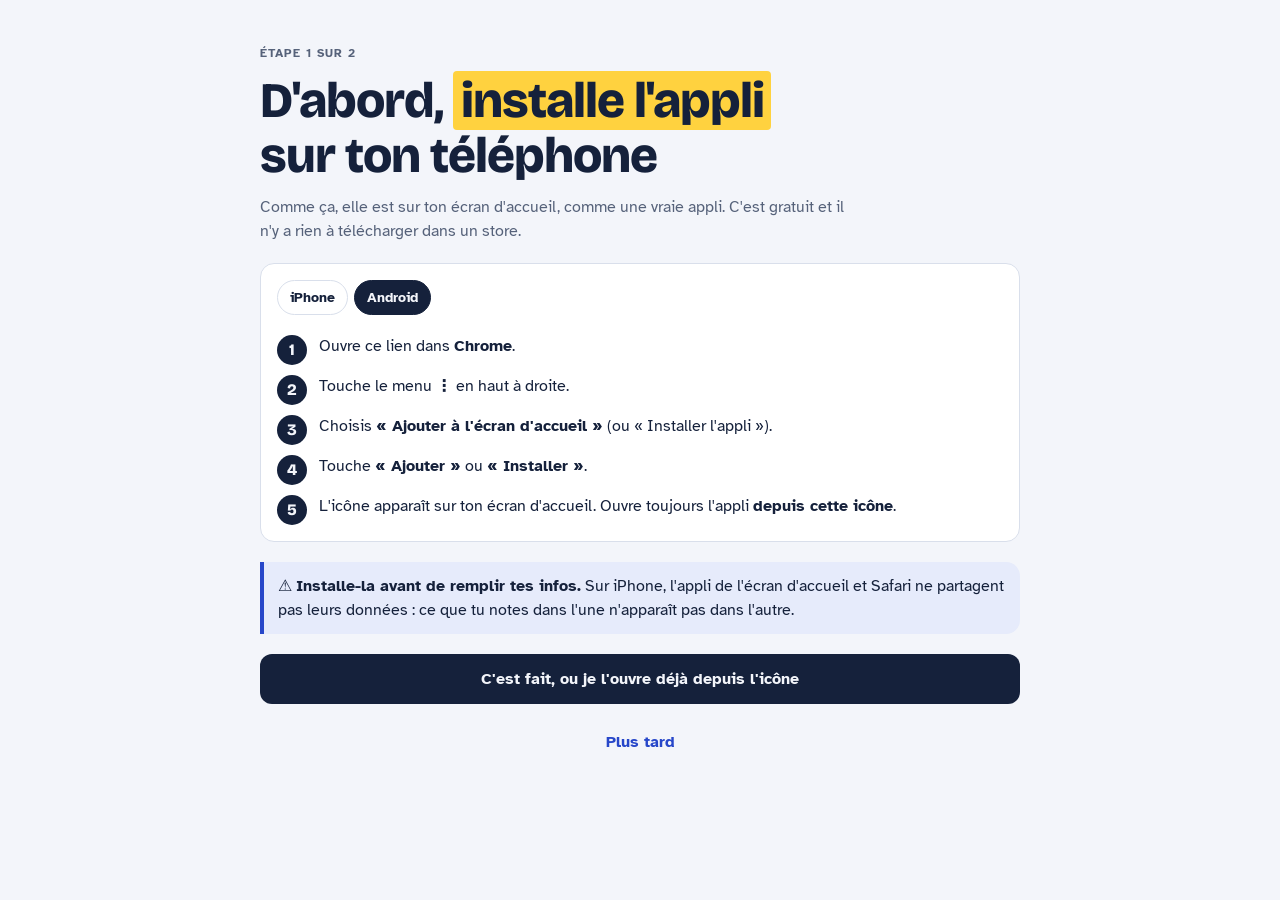
==== index.html @ a4683766 "Add files via upload" ====
<!doctype html>
<html lang="fr">
<head>
<meta charset="utf-8">
<meta name="viewport" content="width=device-width,initial-scale=1,viewport-fit=cover">
<title>Galère Academy</title>
<meta name="description" content="L'appli des 17-21 ans pour s'y retrouver dans ses papiers, ses droits et ses rendez-vous. Gratuite, sans compte, tes infos restent sur ton téléphone.">
<meta name="theme-color" content="#15213b">
<link rel="canonical" href="https://galere-academy.fr/">
<link rel="manifest" href="manifest.webmanifest">
<link rel="icon" type="image/png" sizes="32x32" href="icons/favicon-32.png">
<link rel="apple-touch-icon" href="icons/apple-touch-icon.png">
<meta name="apple-mobile-web-app-capable" content="yes">
<meta name="mobile-web-app-capable" content="yes">
<meta name="apple-mobile-web-app-title" content="Galère Academy">
<meta name="apple-mobile-web-app-status-bar-style" content="default">
<style>:root{padding-top:env(safe-area-inset-top,0px);padding-bottom:env(safe-area-inset-bottom,0px)}body{margin:0}img{max-width:100%}[hidden]{display:none!important}</style>
</head>
<body>


<link rel="preconnect" href="https://fonts.googleapis.com">
<link rel="preconnect" href="https://fonts.gstatic.com" crossorigin>
<link rel="stylesheet" href="https://fonts.googleapis.com/css2?family=Bricolage+Grotesque:opsz,wght@12..96,600;12..96,800&family=Atkinson+Hyperlegible:ital,wght@0,400;0,700;1,400&display=swap">
<style>
/* Layout: une app mobile d'abord — barre d'onglets en bas, une vue à la fois (Accueil, Fiches, Jeux, Mon kit, Contacts) ; le dossier administratif comme motif : onglets de classeur, tampons « VALIDÉ » */
:root{
  --bg:#f3f5fa; --surface:#ffffff; --ink:#15213b; --muted:#56627a; --line:#d9dfeb;
  --marker:#ffd23f; --marker-ink:#15213b; --accent:#2747c9; --accent-soft:#e6ebfb;
  --ok:#1f8a5b; --ok-soft:#e2f4ea; --ko:#d1432b; --ko-soft:#fbe6e1;
  --display:"Bricolage Grotesque","Arial Black",system-ui,sans-serif;
  --body:"Atkinson Hyperlegible",system-ui,-apple-system,"Segoe UI",sans-serif;
  --r:14px;
  --c-qui:#15213b; --c-sante:#e5484d; --c-caf:#f76b15; --c-impots:#8e4ec6; --c-banque:#12a594;
  --c-logement:#3e63dd; --c-emploi:#0090ff; --c-mdph:#d6409f; --c-papiers:#e2a336; --c-droits:#5b5bd6;
  --tint:14%;
}
@media (prefers-color-scheme: dark){:root:not([data-theme="light"]){
  --bg:#0e1424; --surface:#172038; --ink:#e9edf6; --muted:#9ba6bf; --line:#2a3552;
  --marker:#ffd23f; --marker-ink:#15213b; --accent:#8ea4ff; --accent-soft:#1f2b52;
  --ok:#5fd19a; --ok-soft:#173a2b; --ko:#ff8a73; --ko-soft:#3d1f1a; --tint:24%; --c-qui:#3a4a73; color-scheme:dark}}
:root[data-theme="dark"]{
  --tint:24%; --c-qui:#3a4a73;
  --bg:#0e1424; --surface:#172038; --ink:#e9edf6; --muted:#9ba6bf; --line:#2a3552;
  --marker:#ffd23f; --marker-ink:#15213b; --accent:#8ea4ff; --accent-soft:#1f2b52;
  --ok:#5fd19a; --ok-soft:#173a2b; --ko:#ff8a73; --ko-soft:#3d1f1a; color-scheme:dark}
*{box-sizing:border-box}
html,body{background:var(--bg)}
body{color:var(--ink);font-family:var(--body);font-size:16px;line-height:1.5;padding-left:max(16px,env(safe-area-inset-left,0px));padding-right:max(16px,env(safe-area-inset-right,0px));padding-block:0 calc(88px + env(safe-area-inset-bottom,0px))}
.wrap{max-width:760px;margin:0 auto;display:flex;flex-direction:column;gap:20px;padding-block:20px 8px}
h1,h2,h3{font-family:var(--display);line-height:1.1;margin:0;text-wrap:balance}
h1{font-size:clamp(2rem,7vw,3.1rem);font-weight:800;letter-spacing:-.02em}
h2{font-size:1.5rem;font-weight:800}
h3{font-size:1.1rem;font-weight:600}
p{margin:0}
.mk{background:var(--marker);color:var(--marker-ink);padding:0 .15em;border-radius:4px;box-decoration-break:clone;-webkit-box-decoration-break:clone}
.lede{color:var(--muted);max-width:60ch}
.eyebrow{font-size:.75rem;text-transform:uppercase;letter-spacing:.08em;color:var(--muted);font-weight:700}
button{font:inherit;color:inherit;cursor:pointer}
button:focus-visible,a:focus-visible,input:focus-visible,select:focus-visible{outline:3px solid var(--accent);outline-offset:2px}
a{color:var(--accent)}
.card{background:var(--surface);border:1px solid var(--line);border-radius:var(--r);padding:16px;display:flex;flex-direction:column;gap:10px;min-width:0}
.grid{display:grid;gap:12px;grid-template-columns:repeat(auto-fill,minmax(210px,1fr))}
/* onglets du bas */
nav.tabs{position:fixed;left:0;right:0;bottom:0;z-index:20;background:var(--surface);border-top:1px solid var(--line);padding-bottom:env(safe-area-inset-bottom,0px);padding-left:max(8px,env(safe-area-inset-left,0px));padding-right:max(8px,env(safe-area-inset-right,0px))}
nav.tabs .in{max-width:760px;margin:0 auto;display:grid;grid-template-columns:repeat(6,1fr)}
nav.tabs a{display:flex;flex-direction:column;align-items:center;gap:2px;padding:9px 2px 10px;text-decoration:none;color:var(--muted);font-size:.72rem;font-weight:700}
nav.tabs a svg{width:24px;height:24px}
nav.tabs a[aria-current="page"]{color:var(--ink)}
nav.tabs a[aria-current="page"] .ic{background:var(--marker);color:var(--marker-ink)}
.ic{display:grid;place-items:center;width:44px;height:28px;border-radius:999px}
/* accueil */
.hero{display:flex;flex-direction:column;gap:12px;padding-top:8px}
.stamp{display:inline-block;border:3px solid currentColor;border-radius:8px;padding:2px 10px;font-family:var(--display);font-weight:800;text-transform:uppercase;letter-spacing:.06em;transform:rotate(-4deg);font-size:.8rem}
.progress{height:12px;background:var(--line);border-radius:999px;overflow:hidden}
.progress>i{display:block;height:100%;background:var(--ok);border-radius:999px;transition:width .3s}
.big-btn{display:flex;align-items:center;justify-content:space-between;gap:12px;text-decoration:none;color:var(--ink);background:var(--surface);border:1px solid var(--line);border-radius:var(--r);padding:16px}
.big-btn strong{font-family:var(--display);font-size:1.15rem}
.big-btn span{color:var(--muted);font-size:.9rem}
.big-btn .go{flex:none;width:36px;height:36px;border-radius:50%;background:var(--ink);color:var(--bg);display:grid;place-items:center;font-weight:800}
/* fiches : onglets de classeur */
.folder{position:relative;text-align:left;background:var(--surface);border:1px solid var(--line);border-radius:4px var(--r) var(--r) var(--r);padding:20px 16px 16px;display:flex;flex-direction:column;gap:6px;min-height:104px}
.folder::before{content:attr(data-n);position:absolute;top:-1px;left:-1px;transform:translateY(-100%);background:var(--surface);border:1px solid var(--line);border-bottom:0;border-radius:10px 10px 0 0;padding:2px 14px;font-family:var(--display);font-weight:800;font-size:.85rem}
.folder strong{font-family:var(--display);font-size:1.1rem;line-height:1.15}
.folder span{color:var(--muted);font-size:.88rem}
.folder .done{color:var(--ok);font-weight:700}
.fgrid{display:grid;gap:30px 12px;grid-template-columns:repeat(auto-fill,minmax(210px,1fr));padding-top:22px}
.back{align-self:flex-start;background:none;border:0;padding:6px 0;color:var(--accent);font-weight:700}
.bref{background:var(--marker);color:var(--marker-ink);border-radius:var(--r);padding:16px 16px 16px 18px;display:flex;flex-direction:column;gap:8px}
.bref h3{font-size:1rem;text-transform:uppercase;letter-spacing:.06em}
.bref ul{margin:0;padding-left:20px;display:flex;flex-direction:column;gap:6px}
.tbl{overflow-x:auto;border:1px solid var(--line);border-radius:var(--r);background:var(--surface)}
table{border-collapse:collapse;width:100%;font-size:.95rem}
th,td{text-align:left;vertical-align:top;padding:10px 12px;border-bottom:1px solid var(--line)}
th{font-size:.78rem;text-transform:uppercase;letter-spacing:.05em;color:var(--muted)}
tr:last-child td{border-bottom:0}
.note{border-left:4px solid var(--accent);background:var(--accent-soft);border-radius:0 var(--r) var(--r) 0;padding:12px 14px}
.help{border:2px dashed var(--line);border-radius:var(--r);padding:14px;display:flex;flex-direction:column;gap:4px}
.mots{display:grid;gap:8px}
.mot{display:grid;grid-template-columns:minmax(120px,34%) 1fr;gap:12px;padding:10px 12px;background:var(--surface);border:1px solid var(--line);border-radius:10px}
.mot b{font-family:var(--display)}
@media (max-width:480px){.mot{grid-template-columns:1fr;gap:2px}}
/* cases à cocher */
.checks{display:flex;flex-direction:column;gap:8px}
.chk{display:flex;gap:12px;align-items:flex-start;background:var(--surface);border:1px solid var(--line);border-radius:10px;padding:12px;cursor:pointer}
.chk input{width:22px;height:22px;flex:none;margin:1px 0 0;accent-color:var(--ok)}
.chk:has(input:checked){background:var(--ok-soft);border-color:var(--ok)}
.chk:has(input:checked) span{text-decoration:line-through;text-decoration-color:var(--ok)}
/* jeux */
.gcard{text-align:left;border:1px solid var(--line);background:var(--surface);border-radius:var(--r);padding:16px;display:flex;flex-direction:column;gap:6px}
.gcard strong{font-family:var(--display);font-size:1.2rem}
.gcard span{color:var(--muted);font-size:.9rem}
.gcard .tag{align-self:flex-start;font-size:.72rem;font-weight:700;text-transform:uppercase;letter-spacing:.06em;background:var(--accent-soft);color:var(--accent);border-radius:999px;padding:2px 9px}
.filters{display:flex;flex-wrap:wrap;gap:6px}
.chip{border:1px solid var(--line);background:var(--surface);border-radius:999px;padding:6px 12px;font-size:.88rem;font-weight:700}
.chip[aria-pressed="true"]{background:var(--ink);color:var(--bg);border-color:var(--ink)}
.play{display:flex;flex-direction:column;gap:14px}
.hud{display:flex;justify-content:space-between;align-items:center;gap:10px;font-weight:700}
.hud .sc{font-family:var(--display);font-size:1.2rem;font-variant-numeric:tabular-nums}
.q{font-family:var(--display);font-size:clamp(1.25rem,4.6vw,1.75rem);font-weight:600;line-height:1.25}
.sms{background:var(--surface);border:1px solid var(--line);border-radius:18px 18px 18px 4px;padding:14px 16px;font-size:1.08rem}
.opts{display:flex;flex-direction:column;gap:10px}
.opt{text-align:left;border:2px solid var(--line);background:var(--surface);border-radius:12px;padding:14px 16px;font-size:1.02rem;font-weight:700;min-height:54px}
.opt:hover:not(:disabled){border-color:var(--ink)}
.opt.ok{border-color:var(--ok);background:var(--ok-soft)}
.opt.ko{border-color:var(--ko);background:var(--ko-soft)}
.opt:disabled{cursor:default}
.duo{display:grid;grid-template-columns:1fr 1fr;gap:10px}
.duo .opt{text-align:center;font-family:var(--display);font-size:1.25rem}
.verdict{position:relative;border-radius:var(--r);padding:14px 16px;display:flex;flex-direction:column;gap:6px}
.verdict.ok{background:var(--ok-soft)} .verdict.ko{background:var(--ko-soft)}
.verdict .stamp{align-self:flex-start}
.verdict.ok .stamp{color:var(--ok)} .verdict.ko .stamp{color:var(--ko)}
.btn{border:0;background:var(--ink);color:var(--bg);border-radius:12px;padding:13px 18px;font-weight:700;font-size:1rem}
.btn.ghost{background:transparent;color:var(--ink);border:2px solid var(--line)}
.row{display:flex;gap:10px;flex-wrap:wrap}
.end{align-items:flex-start;text-align:left}
.end .big{font-family:var(--display);font-size:3.2rem;font-weight:800;font-variant-numeric:tabular-nums}
/* budget */
.money{display:grid;grid-template-columns:1fr 1fr;gap:12px}
@media (max-width:560px){.money{grid-template-columns:1fr}}
.line{display:flex;justify-content:space-between;gap:10px;padding:6px 0;border-bottom:1px dashed var(--line);font-variant-numeric:tabular-nums}
.line:last-child{border-bottom:0}
.solde{font-family:var(--display);font-size:2.2rem;font-weight:800;font-variant-numeric:tabular-nums}
.solde.neg{color:var(--ko)} .solde.pos{color:var(--ok)}
.weeks{display:flex;gap:6px}
.weeks i{flex:1;height:8px;border-radius:999px;background:var(--line)}
.weeks i.on{background:var(--accent)}
.fld{display:grid;grid-template-columns:1fr 110px;gap:10px;align-items:center}
.fld label{font-size:.95rem}
input[type=number],input[type=text],input[type=tel],input[type=password]{font:inherit;color:var(--ink);background:var(--surface);border:1px solid var(--line);border-radius:10px;padding:9px 10px;width:100%;min-width:0}
input[type=number]{text-align:right;font-variant-numeric:tabular-nums}
/* annuaire */
.num{display:grid;grid-template-columns:repeat(auto-fill,minmax(150px,1fr));gap:10px}
.num div{background:var(--surface);border:1px solid var(--line);border-radius:12px;padding:12px;display:flex;flex-direction:column;gap:2px}
.num b{font-family:var(--display);font-size:1.45rem;font-variant-numeric:tabular-nums;user-select:all}
.num span{font-size:.85rem;color:var(--muted)}
.num .urgent{border-color:var(--ko)} .num .urgent b{color:var(--ko)}
.org{display:flex;flex-direction:column;gap:4px}
.org .tel{font-family:var(--display);font-weight:600;user-select:all}
.org .miss{color:var(--muted);font-style:italic;font-size:.88rem}
.search{font:inherit;width:100%;padding:12px 14px;border-radius:12px;border:1px solid var(--line);background:var(--surface);color:var(--ink)}
.contact{display:grid;grid-template-columns:minmax(110px,28%) 1fr 1fr;gap:8px;align-items:center}
@media (max-width:560px){.contact{grid-template-columns:1fr 1fr}.contact b{grid-column:1/-1}}
.foot{color:var(--muted);font-size:.85rem}
/* couleurs par thème */
[data-c]{--c:var(--c-qui)}
[data-c=sante]{--c:var(--c-sante)}[data-c=caf]{--c:var(--c-caf)}[data-c=impots]{--c:var(--c-impots)}[data-c=banque]{--c:var(--c-banque)}
[data-c=logement]{--c:var(--c-logement)}[data-c=emploi]{--c:var(--c-emploi)}[data-c=mdph],[data-c=handicap]{--c:var(--c-mdph)}[data-c=papiers]{--c:var(--c-papiers)}[data-c=droits]{--c:var(--c-droits)}
.ico{flex:none;display:grid;place-items:center;width:var(--s,44px);height:var(--s,44px);border-radius:calc(var(--s,44px)*.3);background:var(--c);color:#fff;box-shadow:0 2px 0 color-mix(in srgb,var(--c) 70%,#000)}
.ico svg{width:58%;height:58%}
.mosaic{display:grid;grid-template-columns:repeat(5,1fr);gap:10px;max-width:340px}
.mosaic .ico{--s:100%;aspect-ratio:1;width:100%;height:auto}
.mosaic .ico:nth-child(odd){transform:rotate(-4deg)} .mosaic .ico:nth-child(3n){transform:rotate(5deg)}
.folder[data-c]{border-color:color-mix(in srgb,var(--c) 35%,var(--line));background:color-mix(in srgb,var(--c) var(--tint),var(--surface))}
.folder[data-c]::before{background:var(--c);color:#fff;border-color:var(--c)}
.folder .top{display:flex;gap:12px;align-items:center}
.fhead{display:flex;gap:14px;align-items:center;background:var(--c);color:#fff;border-radius:var(--r);padding:16px}
.fhead .ico{background:rgba(255,255,255,.18);box-shadow:none}
.fhead .eyebrow{color:rgba(255,255,255,.85)}
.fhead h2{color:#fff}
.bref[data-c]{background:color-mix(in srgb,var(--c) var(--tint),var(--surface));color:var(--ink);border-left:6px solid var(--c)}
.bref[data-c] h3{color:var(--c)}
:root[data-theme="dark"] .bref[data-c] h3{color:var(--ink)}
.gcard[data-c]{border-color:color-mix(in srgb,var(--c) 35%,var(--line));background:color-mix(in srgb,var(--c) var(--tint),var(--surface))}
.gcard .top{display:flex;gap:12px;align-items:center;justify-content:space-between}
.qcard{border-radius:var(--r);padding:16px;background:color-mix(in srgb,var(--c) var(--tint),var(--surface));border:1px solid color-mix(in srgb,var(--c) 35%,var(--line));display:flex;flex-direction:column;gap:10px}
.qcard .top{display:flex;gap:10px;align-items:center}
.big-btn .ico,.folder .ico,.gcard .ico{--s:46px;color:#fff}
.folder .ico{--s:40px}
.big-btn .lft{display:flex;gap:14px;align-items:center;min-width:0}
.opt .k{display:inline-grid;place-items:center;width:26px;height:26px;border-radius:8px;background:var(--line);margin-right:10px;font-size:.85rem}
.emo{font-size:1.6rem;line-height:1}
.idrow{display:grid;grid-template-columns:minmax(0,1fr) auto auto;gap:6px;align-items:center}
.idrow .btn{padding:8px 10px;font-size:.85rem}
/* démarches */
.dem{border:1px solid color-mix(in srgb,var(--c) 40%,var(--line));border-radius:var(--r);background:var(--surface);overflow:hidden}
.dem>summary{list-style:none;cursor:pointer;display:flex;gap:12px;align-items:center;padding:14px 16px;background:color-mix(in srgb,var(--c) var(--tint),var(--surface))}
.dem>summary::-webkit-details-marker{display:none}
.dem>summary b{font-family:var(--display);font-size:1.05rem;line-height:1.2;flex:1}
.dem>summary .pg{font-size:.8rem;font-weight:700;color:var(--muted);white-space:nowrap}
.dem[open]>summary .chev{transform:rotate(90deg)}
.dem .chev{transition:transform .2s;font-weight:800}
.dem .body{padding:14px 16px;display:flex;flex-direction:column;gap:12px}
.dem .when{background:var(--accent-soft);border-radius:10px;padding:10px 12px;font-size:.95rem}
.dem ol{margin:0;padding:0;list-style:none;display:flex;flex-direction:column;gap:8px;counter-reset:st}
.dem ol .chk span::before{counter-increment:st;content:counter(st) ". ";font-weight:800;color:var(--c)}
.links{display:flex;flex-direction:column;gap:8px}
.links a{display:flex;justify-content:space-between;gap:10px;align-items:center;text-decoration:none;font-weight:700;border:2px solid var(--c);color:var(--ink);border-radius:12px;padding:11px 14px}
.links a::after{content:"↗";font-weight:800;color:var(--c)}
.links a:first-child{background:var(--c);color:#fff}.links a:first-child::after{color:#fff}
/* coffre chiffré */
.vgrid{display:grid;grid-template-columns:repeat(auto-fill,minmax(140px,1fr));gap:10px}
.vdoc{border:1px solid var(--line);border-radius:12px;background:var(--surface);overflow:hidden;display:flex;flex-direction:column;text-align:left;padding:0}
.vdoc img{width:100%;aspect-ratio:4/3;object-fit:cover;background:var(--line);display:block}
.vdoc span{padding:8px 10px;font-size:.85rem;font-weight:700;line-height:1.25}
.vdoc small{padding:0 10px 8px;color:var(--muted);font-size:.75rem}
.pin{font-family:var(--display);font-size:1.6rem;letter-spacing:.5em;text-align:center}
.viewer{position:fixed;inset:0;z-index:50;background:#000;display:flex;flex-direction:column;padding:calc(10px + env(safe-area-inset-top,0px)) max(10px,env(safe-area-inset-right,0px)) calc(10px + env(safe-area-inset-bottom,0px)) max(10px,env(safe-area-inset-left,0px));gap:10px}
.viewer .vt{display:flex;justify-content:space-between;align-items:center;gap:10px;color:#fff}
.viewer .vt b{font-family:var(--display)}
.viewer img{flex:1;min-height:0;width:100%;object-fit:contain}
.viewer button{background:#fff;color:#000;border:0;border-radius:10px;padding:10px 14px;font-weight:700}
.lockbar{display:flex;justify-content:space-between;align-items:center;gap:10px;flex-wrap:wrap}
.err{color:var(--ko);font-weight:700}
/* adresses proches */
.places{display:flex;flex-direction:column;gap:8px}
.place{display:flex;flex-direction:column;gap:3px;padding:10px 12px;border-radius:10px;background:color-mix(in srgb,var(--c) var(--tint),var(--surface));font-size:.92rem}
.place>b{font-family:var(--display);font-size:.98rem;line-height:1.2}
.place .tel{font-family:var(--display);font-weight:600;user-select:all}
/* feuille de route */
.road{list-style:none;margin:0;padding:0;display:flex;flex-direction:column;gap:14px;position:relative}
.road>li{display:flex;flex-direction:column;gap:8px;padding-left:0}
.road .ph{display:flex;gap:10px;align-items:center}
.road .ph b{font-family:var(--display);font-size:1.05rem}
.dotn{flex:none;width:30px;height:30px;border-radius:50%;background:var(--c-droits);color:#fff;display:grid;place-items:center;font-family:var(--display);font-weight:800}
/* anniversaire */
.bday{background:linear-gradient(135deg,var(--c-sante),var(--c-caf) 45%,var(--marker));color:#15213b;border-radius:var(--r);padding:18px;display:flex;flex-direction:column;gap:8px;text-align:left}
.bday h2{font-size:1.7rem}
.bday .btn{background:#15213b;color:#fff}
.confetti{position:fixed;inset:0;pointer-events:none;z-index:60}
.road>li.now{background:color-mix(in srgb,var(--c-droits) var(--tint),var(--surface));border-radius:var(--r);padding:10px}
.road .soon{border-radius:999px;padding:1px 9px;font-size:.75rem;font-weight:700;color:#fff}
/* installation */
.inst{margin:10px 0 0;padding-left:0;list-style:none;counter-reset:i;display:flex;flex-direction:column;gap:10px}
.inst li{counter-increment:i;display:flex;gap:12px;align-items:flex-start;line-height:1.4}
.inst li::before{content:counter(i);flex:none;width:30px;height:30px;border-radius:50%;background:var(--ink);color:var(--bg);display:grid;place-items:center;font-family:var(--display);font-weight:800}
/* agenda */
.cal{display:grid;grid-template-columns:repeat(7,1fr);gap:4px;text-align:center}
.cal .dn{font-size:.72rem;font-weight:700;color:var(--muted);text-transform:uppercase}
.cal button{aspect-ratio:1;border:1px solid transparent;background:none;border-radius:10px;font-variant-numeric:tabular-nums;position:relative;font-weight:700;min-width:0;padding:0}
.cal button.out{color:var(--muted);opacity:.45}
.cal button.today{border-color:var(--ink)}
.cal button.sel{background:var(--ink);color:var(--bg)}
.cal button .dots{position:absolute;left:0;right:0;bottom:12%;display:flex;justify-content:center;gap:2px}
.cal button .dots i{width:6px;height:6px;border-radius:50%;background:var(--c)}
.calhd{display:flex;justify-content:space-between;align-items:center;gap:8px}
.calhd button{border:1px solid var(--line);background:var(--surface);border-radius:10px;width:40px;height:40px;font-weight:800}
.rdv{border-left:6px solid var(--c);background:color-mix(in srgb,var(--c) var(--tint),var(--surface));border-radius:0 var(--r) var(--r) 0;padding:14px;display:flex;flex-direction:column;gap:8px}
.rdv .when{font-family:var(--display);font-weight:800;font-size:1.05rem}
.rdv .meta{display:flex;flex-direction:column;gap:2px;font-size:.95rem}
.rdv .meta .tel{font-family:var(--display);font-weight:600;user-select:all}
.rdv .docs{display:flex;flex-direction:column;gap:6px}
.rdv .docs .chk{padding:8px 10px;background:var(--surface)}
.rdv.past{opacity:.6}
.rdv .soon{align-self:flex-start;background:var(--ko);color:#fff;border-radius:999px;padding:1px 9px;font-size:.75rem;font-weight:700}
form.rf{display:grid;gap:10px;grid-template-columns:1fr 1fr}
form.rf .full{grid-column:1/-1}
form.rf label{display:flex;flex-direction:column;gap:4px;font-size:.88rem;color:var(--muted);font-weight:700}
form.rf input,form.rf select,form.rf textarea{font:inherit;color:var(--ink);background:var(--surface);border:1px solid var(--line);border-radius:10px;padding:9px 10px;width:100%;min-width:0}
.sugg{display:flex;flex-wrap:wrap;gap:6px}
.sugg button{border:1px dashed var(--line);background:var(--surface);border-radius:999px;padding:5px 10px;font-size:.85rem}
.sugg button[aria-pressed="true"]{border-style:solid;border-color:var(--ok);background:var(--ok-soft)}
@media (max-width:420px){form.rf{grid-template-columns:1fr}}
@media (prefers-reduced-motion:reduce){*{transition:none!important;animation:none!important}}
@keyframes pop{from{transform:scale(.6) rotate(-14deg);opacity:0}to{transform:scale(1) rotate(-4deg);opacity:1}}
.verdict .stamp{animation:pop .25s ease-out}
</style>

<div class="wrap" id="app"></div>

<nav class="tabs" aria-label="Menu">
  <div class="in">
    <a href="#accueil" data-v="accueil"><span class="ic"><svg viewBox="0 0 24 24" fill="none" stroke="currentColor" stroke-width="2" stroke-linecap="round" stroke-linejoin="round"><path d="M3 11l9-7 9 7v9a1 1 0 0 1-1 1h-5v-6H9v6H4a1 1 0 0 1-1-1z"/></svg></span>Accueil</a>
    <a href="#fiches" data-v="fiches"><span class="ic"><svg viewBox="0 0 24 24" fill="none" stroke="currentColor" stroke-width="2" stroke-linecap="round" stroke-linejoin="round"><path d="M3 7a2 2 0 0 1 2-2h4l2 2h8a2 2 0 0 1 2 2v9a2 2 0 0 1-2 2H5a2 2 0 0 1-2-2z"/></svg></span>Fiches</a>
    <a href="#jeux" data-v="jeux"><span class="ic"><svg viewBox="0 0 24 24" fill="none" stroke="currentColor" stroke-width="2" stroke-linecap="round" stroke-linejoin="round"><rect x="3" y="7" width="18" height="11" rx="4"/><path d="M8 11v3M6.5 12.5h3M15 12h.01M17.5 13.5h.01"/></svg></span>Jeux</a>
    <a href="#agenda" data-v="agenda"><span class="ic"><svg viewBox="0 0 24 24" fill="none" stroke="currentColor" stroke-width="2" stroke-linecap="round" stroke-linejoin="round"><rect x="3" y="4" width="18" height="18" rx="2"/><path d="M16 2v4M8 2v4M3 10h18"/></svg></span>Agenda</a>
    <a href="#kit" data-v="kit"><span class="ic"><svg viewBox="0 0 24 24" fill="none" stroke="currentColor" stroke-width="2" stroke-linecap="round" stroke-linejoin="round"><path d="M9 11l3 3 8-8"/><path d="M20 12v6a2 2 0 0 1-2 2H6a2 2 0 0 1-2-2V6a2 2 0 0 1 2-2h9"/></svg></span>Mon kit</a>
    <a href="#contacts" data-v="contacts"><span class="ic"><svg viewBox="0 0 24 24" fill="none" stroke="currentColor" stroke-width="2" stroke-linecap="round" stroke-linejoin="round"><path d="M22 16.9v3a2 2 0 0 1-2.2 2 19.8 19.8 0 0 1-8.6-3.1 19.5 19.5 0 0 1-6-6A19.8 19.8 0 0 1 2.1 4.2 2 2 0 0 1 4.1 2h3a2 2 0 0 1 2 1.7c.1.9.4 1.8.7 2.7a2 2 0 0 1-.5 2.1L8 9.8a16 16 0 0 0 6 6l1.3-1.3a2 2 0 0 1 2.1-.4c.9.3 1.8.6 2.7.7a2 2 0 0 1 1.7 2z"/></svg></span>Contacts</a>
  </div>
</nav>

<script>
// Contenu Galère Academy (version octobre 2026)
const GA = {
fiches: [
 {id:"qui", n:"0", titre:"Qui fait quoi ?", couleur:"ink",
  bref:["Chaque organisme a son rôle. Le bon réflexe : savoir à qui s'adresser avant de chercher partout."],
  tableau:{tete:["Organisme","Il s'occupe de…","Site"],lignes:[
   ["CPAM (Assurance maladie)","Ta santé : carte Vitale, remboursements","ameli.fr"],
   ["Mutuelle / CSS","Le reste des frais de santé que la Sécu ne paie pas","ameli.fr (CSS)"],
   ["CAF","Aide au logement (APL), prime d'activité","caf.fr"],
   ["Impôts","Déclarer tes revenus, ton avis d'impôt","impots.gouv.fr"],
   ["Mission locale","T'accompagner de 16 à 25 ans : emploi, formation, aides","missionlocale31.org"],
   ["France Travail","Chercher un emploi, être indemnisé","francetravail.fr"],
   ["MDPH","Les droits liés au handicap","mdph31.fr"],
   ["MDS (Département)","Aides sociales, FSL, FAJ, ton référent","haute-garonne.fr"],
   ["ANTS / mairie","Carte d'identité, passeport, permis","ants.gouv.fr"],
   ["Banque","Ton compte, ta carte, ton RIB","–"]]}},
 {id:"sante", n:"1", titre:"Ma santé",
  bref:["À 18 ans, tu es assuré à ton nom : carte Vitale, compte ameli, ton RIB, ton adresse.",
   "La Sécu paie une partie, la mutuelle paie le reste. Sans mutuelle, c'est toi qui paies le reste.",
   "Si tu gagnes moins d'environ 868 € par mois, tu peux avoir la CSS : une mutuelle gratuite.",
   "Choisis un médecin traitant : sinon tu es beaucoup moins remboursé."],
  tableau:{titre:"Je ne me sens pas bien : qu'est-ce que je fais ?",tete:["Ma situation","Je fais quoi ?"],lignes:[
   ["Je suis malade, ce n'est pas grave","Je prends rendez-vous chez mon médecin traitant (ou en téléconsultation)"],
   ["C'est le soir ou le week-end, le cabinet est fermé","J'appelle le 116 117 (médecin de garde)"],
   ["Il me faut une pharmacie ouverte","J'appelle le 3237"],
   ["C'est très grave (malaise, accident, je respire mal)","J'appelle le 15 ou le 112"],
   ["J'ai mal aux dents le week-end","J'appelle le 15"],
   ["Ça ne va pas dans ma tête, j'ai besoin de parler","Fil Santé Jeunes 0 800 235 236 (gratuit, anonyme, 9 h-23 h) ou Mon soutien psy (12 séances chez un psy)"],
   ["J'ai des idées noires","J'appelle le 3114, jour et nuit, gratuit"],["Je subis des violences sexistes, sexuelles ou dans mon couple","J'appelle le 3919 (gratuit, anonyme, 24 h/24). En danger tout de suite : le 17, ou le 114 par SMS"]]},
  note:"Les urgences de l'hôpital, c'est seulement pour les urgences graves. Si tu hésites : appelle d'abord le 15 ou le 116 117, ils te disent où aller.",
  tableau2:{titre:"Combien ça coûte ? Une consultation chez le généraliste : 30 €",tete:["Ma situation","Je paie à la fin"],lignes:[
   ["Avec médecin traitant + mutuelle","2 €"],["Avec médecin traitant, sans mutuelle","11 €"],
   ["Sans médecin traitant, avec mutuelle","12,60 €"],["Avec la CSS","0 € (et je n'avance rien)"]]},
  liste:{titre:"C'est gratuit pour moi (moins de 26 ans)",items:["Préservatifs en pharmacie, sans ordonnance.",
   "Contraception (pilule, implant, stérilet) et la pilule du lendemain (pour toutes, sans ordonnance).",
   "Dépistage du VIH et des IST en laboratoire, sans ordonnance.",
   "Mon bilan prévention (18-25 ans) : un rendez-vous gratuit pour faire le point sur ta santé.",
   "Dentiste M'T dents : un rendez-vous par an jusqu'à 24 ans."]},
  mots:[["Carte Vitale","Ta carte de santé. La 1re est gratuite. Elle existe aussi en appli."],
   ["Compte ameli","Ton espace en ligne : remboursements, attestation, carte Vitale."],
   ["Attestation de droits","Le papier qui prouve que tu es assuré (à télécharger sur ameli)."],
   ["Médecin traitant","Ton médecin principal, que tu déclares à la Sécu."],
   ["Reste à charge","Ce que tu paies vraiment à la fin."],
   ["Tiers payant","Tu n'avances pas l'argent."],
   ["Secteur 1 / secteur 2","Secteur 1 : prix de la Sécu. Secteur 2 : le médecin peut demander plus."]],
  faire:["J'ai ma carte Vitale à mon nom (ou l'appli).","J'ai créé mon compte ameli.","Mon RIB et mon adresse sont à jour sur ameli.",
   "J'ai déclaré un médecin traitant.","J'ai une mutuelle ou la CSS (et je connais sa date de fin).","J'ai enregistré le 15, le 116 117 et le 3114 dans mon téléphone."],
  aide:"Accueil CPAM, MDS, Mission locale, ton référent. Téléphone de l'Assurance maladie : 36 46."},
 {id:"caf", n:"2", titre:"La CAF",
  bref:["La CAF peut t'aider à payer ton loyer (APL) et compléter ton salaire (prime d'activité, dès 18 ans).",
   "Rien n'est automatique : tu fais une simulation, puis une demande sur caf.fr ou l'appli.",
   "Demande l'APL dès que tu entres dans ton logement : le 1er mois n'est jamais payé.",
   "Tu dois signaler tout changement (adresse, travail, salaire, couple). Sinon, tu devras rembourser.","Tu attends un enfant ou tu es déjà parent ? La CAF a des aides pour toi : prime à la naissance, allocation de base, ASF si tu l'élèves seul(e). Les démarches sont plus bas."],
  mots:[["Numéro d'allocataire","Ton numéro CAF, sur tous tes courriers."],["APL","Aide pour payer le loyer, souvent versée directement au propriétaire."],
   ["Prime d'activité","Un complément pour ceux qui travaillent avec un petit salaire."],["Déclaration trimestrielle","Tous les 3 mois, tu vérifies et tu valides tes revenus (pré-remplis)."],
   ["Indu / trop-perçu","De l'argent touché en trop, à rembourser."]],
  faire:["J'ai fait une simulation sur caf.fr ou mesdroitssociaux.gouv.fr.","J'ai créé mon compte CAF et installé l'appli « Caf - Mon Compte ».",
   "Je connais mon numéro d'allocataire (ou je sais où le trouver).","Je fais ma déclaration tous les 3 mois si je touche la prime d'activité."],
  aide:"Permanence CAF à Villefranche, 134 rue de la République, sur rendez-vous (pris sur caf.fr). France Services de Nailloux. Ton référent."},
 {id:"impots", n:"3", titre:"Les impôts",
  bref:["Chaque printemps, tu déclares tes revenus, même si tu gagnes peu.","Tu reçois un avis d'impôt (ou de non-imposition) en ligne, dans ton espace impots.gouv.fr.",
   "Cet avis, on te le demandera souvent : logement, CSS, bourse, CAF, banque. Garde-le.","Si tu travailles, l'impôt est retiré directement de ton salaire."],
  note:"Bon à savoir : apprenti ? Ton salaire n'est pas imposé jusqu'à 21 622 € par an (revenus 2025). Étudiant ? Tes petits boulots sont exonérés jusqu'à 5 405 €. Bourses et APL ne se déclarent pas.",
  faire:["Je sais si je dois déclarer seul ou si je suis rattaché (je pose la question à mon référent).","J'ai créé mon espace sur impots.gouv.fr.","J'ai téléchargé mon avis d'impôt et je l'ai rangé."],
  aide:"Permanence des impôts à la France Services de Nailloux (le lundi). Téléphone : 0809 401 401. Ton référent."},
 {id:"banque", n:"4", titre:"Ma banque et mon budget",
  bref:["Ton RIB sert à recevoir ton salaire, l'APL, les remboursements santé. Tu peux le donner.",
   "Tes codes, ton mot de passe et les codes reçus par SMS : à personne. Jamais. Même à « ta banque ».",
   "Le découvert coûte cher. Regarde ton solde sur l'appli avant de payer.",
   "Une banque refuse de t'ouvrir un compte ? La Banque de France peut obliger une banque à le faire (droit au compte)."],
  liste:{titre:"Attention arnaques",items:["Un « conseiller » t'appelle pour « bloquer une fraude » ? Raccroche et rappelle ta banque.",
   "Un SMS te demande de payer une amende, un colis ou ta carte Vitale ? N'ouvre pas le lien.",
   "Quelqu'un te propose de l'argent facile contre ta carte ou ton RIB ? C'est illégal, tu risques gros."]},
  note:"Mon budget : reste pour vivre = ce qui rentre − ce qui sort. Fais le calcul dans « Mon kit » > « Mon budget ».",
  aide:"Point conseil budget (gratuit) à la France Services de Nailloux. Banque de France : 34 14. Appli gratuite « Pilote Budget »."},
 {id:"logement", n:"5", titre:"Mon logement",
  bref:["Avant de signer, calcule : loyer + charges + énergie + assurance − APL. Il doit te rester de quoi vivre.",
   "Visale : une caution gratuite si tu as 30 ans ou moins. Demande-la avant de signer.","L'assurance habitation est obligatoire.",
   "Fais l'état des lieux avec des photos, et demande l'APL tout de suite.","Ancien de l'ASE ? Tu es prioritaire pour un logement social pendant 3 ans."],
  faire:["J'ai fait ma demande de logement social sur demande-logement-social.gouv.fr (à renouveler chaque année).","J'ai demandé mon visa Visale avant de signer.",
   "J'ai une assurance habitation.","J'ai fait ma demande d'APL le mois de mon entrée.","J'ai noté les relevés des compteurs le jour de l'état des lieux."],
  aide:"MDS (FSL : aide pour la caution, l'installation, les factures), ADIL 31 (conseils gratuits, 05 61 22 46 22), CLLAJ 31. Urgence : 115."},
 {id:"emploi", n:"6", titre:"Emploi, permis, arrêt de travail",
  bref:["La Mission locale t'aide de 16 à 25 ans. Elle peut te proposer le CEJ : un accompagnement avec une allocation jusqu'à 566 € par mois.",
   "Inscrit à France Travail ? Tu dois t'actualiser chaque mois (du 28 au 15), sinon tu es radié.","Tes fiches de paie : à garder toute ta vie.",
   "Transport : avec l'appli FAIRTIQ et « + = 0 » (12-26 ans), les trains et cars liO deviennent gratuits à partir du 11e trajet du mois.",
   "Permis : le permis à 1 € par jour (prêt sans intérêts). Le FAJ peut aussi aider : parles-en à ton référent.","Malade ou blessé au travail ? Ton arrêt s'envoie sous 48 heures, un accident se signale sous 24 heures. Les démarches sont plus bas."],
  faire:["Je connais la permanence de la Mission locale à Villefranche (Labège : 05 61 28 71 30).","J'ai mon attestation de JDC (demandée pour le permis et les examens).","Je range mes fiches de paie dans un classeur."],
  aide:"Mission locale, France Travail (7 place des Cerisiers, Villefranche, 39 49), ton référent."},
 {id:"mdph", n:"7", titre:"Handicap : la MDPH",
  bref:["La MDPH s'occupe des droits liés au handicap : AAH (une allocation), RQTH (reconnaissance au travail), aides, orientation.",
   "Il faut un formulaire et un certificat médical de moins d'un an.","C'est long (environ 5 mois) : on anticipe avec son référent.","Avoir une RQTH ne t'oblige pas à le dire à ton employeur."],
  aide:"MDPH 31, Toulouse, 05 34 33 11 00 (le matin), sur rendez-vous. Ton référent et ton médecin."},
 {id:"papiers", n:"8", titre:"Mes papiers et le numérique",
  bref:["Une adresse mail sérieuse (prénom.nom) que tu lis vraiment.","FranceConnect : un seul identifiant pour ameli, CAF, impôts…",
   "Un classeur papier et une copie scannée de tes papiers importants.","Ne donne jamais tes mots de passe, même à un ami."],
  tableau:{titre:"Je garde combien de temps ?",tete:["Papier","Je le garde"],lignes:[
   ["Fiches de paie, contrats de travail, diplômes","Toute ma vie"],["Avis d'impôt","Au moins 3 ans"],["Quittances de loyer","Le temps de la location + 3 ans"],
   ["Factures (électricité, téléphone, internet), relevés de banque, courriers CAF","5 ans"],["Remboursements santé","2 ans"]]},
  liste:{titre:"Mon classeur en 6 intercalaires",items:["Identité (carte d'identité, acte de naissance, JDC)","Santé (carte Vitale, CSS, mutuelle)","CAF et aides","Impôts",
   "Travail et formation (fiches de paie, contrats, diplômes)","Logement et banque (bail, quittances, assurance, RIB)"]},
  aide:"France Services de Nailloux (aide aux démarches en ligne, conseiller numérique), ton référent."},
 {id:"droits", n:"9", titre:"Mes 18 ans : la feuille de route",
  bref:["Tu signes seul tes contrats, tu votes, tu es responsable de tes papiers.",
   "Jusqu'à 21 ans, si tu as été confié à l'ASE, le Département peut continuer à t'accompagner. Et tu peux revenir demander de l'aide.",
   "Ton pécule (l'allocation de rentrée scolaire mise de côté pour toi) : tu dois le demander à la Caisse des dépôts.",
   "Tu peux demander à lire ton dossier ASE.","Étudiant ? Ancien de l'ASE = bourse au maximum, sans condition de revenus."],
  liste:{titre:"Mes devoirs",items:["Ouvrir mes courriers et mes messages en ligne.","Signaler mes changements (CAF, Sécu, France Travail, impôts).","Déclarer mes revenus chaque année.",
   "Assurer mon logement.","Respecter mes engagements (bail, contrat de travail, contrat jeune majeur)."]},
  aide:"Ton référent ASE, la MDS, la Mission locale. Point justice gratuit à Villefranche (134 rue de la République, sur rendez-vous)."}
],
kit:["Carte d'identité valide","Carte Vitale à mon nom + compte ameli","Médecin traitant déclaré","Mutuelle ou CSS (date de fin notée)","Compte bancaire à mon nom + RIB",
 "Adresse mail sérieuse + FranceConnect","Attestation de recensement ou de JDC","Compte CAF (si logement ou travail)","Espace impots.gouv.fr","Inscription Mission locale",
 "Demande du pécule (à 18 ans)","Classeur de papiers rangé"],
numeros:[["15","Urgence médicale"],["17","Police, gendarmerie"],["112","Urgence (tous pays d'Europe)"],["3919","Violences sexistes et sexuelles, violences conjugales : écoute gratuite et anonyme, 24 h/24"],["114","Urgence par SMS, si tu ne peux pas parler"],["3114","Idées noires, 24 h/24"],["116 117","Médecin de garde"],["3237","Pharmacie de garde"],["119","Enfant ou ado en danger (jusqu'à 18 ans), 24 h/24"],
 ["0 800 235 236","Fil Santé Jeunes (9 h-23 h)"],["115","Hébergement d'urgence"],["36 46","Assurance maladie"],["39 49","France Travail"],["0809 401 401","Impôts"],["32 30","CAF"],["34 14","Banque de France"]],
annuaire:[
 {nom:"Ton référent ASE – MDS de Villefranche-de-Lauragais",role:"Accompagnement jeune majeur, aides sociales, FSL, FAJ",ou:"69 avenue de la Fontasse, 31290 Villefranche-de-Lauragais",tel:"05 62 71 49 60",site:"haute-garonne.fr"},
 {nom:"CPAM (Assurance maladie)",role:"Carte Vitale, remboursements, CSS",ou:"Accueil de Villefranche-de-Lauragais, place Jean-Moulin (du lundi au vendredi, 8 h-12 h 30 et 13 h 30-17 h, à vérifier)",tel:"36 46",site:"ameli.fr"},
 {nom:"CAF",role:"APL, prime d'activité",ou:"Permanence à Villefranche, 134 rue de la République (square du Général-de-Gaulle), 1er et 3e vendredis du mois, sur rendez-vous pris dans Mon Compte",tel:"32 30",site:"caf.fr"},
 {nom:"Impôts",role:"Déclaration de revenus, avis d'impôt",ou:"Permanence à la France Services de Nailloux (le lundi)",tel:"0809 401 401",site:"impots.gouv.fr"},
 {nom:"France Services de Nailloux",role:"Aide aux démarches en ligne, conseiller numérique, Point conseil budget, permanences CAF et impôts",ou:"2 avenue de Saint-Léon, 31560 Nailloux, sur rendez-vous · franceservices.sud@terres-du-lauragais.fr",tel:"05 34 66 91 64",site:""},
 {nom:"Mission locale",role:"Emploi, formation, CEJ, aides (16-25 ans)",ou:"Permanence à Villefranche ; antenne de Labège",tel:"05 61 28 71 30",site:"missionlocale31.org"},
 {nom:"France Travail",role:"Recherche d'emploi, indemnisation",ou:"7 place des Cerisiers, Villefranche-de-Lauragais",tel:"39 49",site:"francetravail.fr"},
 {nom:"MDPH 31",role:"AAH, RQTH, droits liés au handicap",ou:"Toulouse, sur rendez-vous",tel:"05 34 33 11 00 (le matin)",site:"mdph31.fr"},
 {nom:"ADIL 31",role:"Conseils gratuits sur le logement (bail, caution, droits du locataire)",ou:"4 rue Furgole, 31000 Toulouse, sur rendez-vous",tel:"05 61 22 46 22",site:"anil.org/adil-31"},
 {nom:"CLLAJ 31",role:"Information et aide au logement des jeunes",ou:"169 avenue de Muret, 31300 Toulouse · contact-cllaj31@ajh.fr",tel:"05 61 23 60 19",site:"cllaj31.org"},
 {nom:"Banque de France",role:"Droit au compte, difficultés d'argent",ou:"4 rue Antoine-Deville, 31000 Toulouse (du lundi au vendredi, 9 h-12 h et 13 h 30-17 h)",tel:"34 14",site:"banque-france.fr"},
 {nom:"Point justice",role:"Conseils juridiques gratuits",ou:"Maison de l'Emploi, 132 rue de la République, 31290 Villefranche-de-Lauragais, sur rendez-vous",tel:"05 61 27 23 06",site:""},
 {nom:"ANTS / mairie",role:"Carte d'identité, passeport, permis",ou:"Mairie de ton domicile",tel:"",site:"ants.gouv.fr"}
],
// Jeu 1 : J'appelle qui ?
qui:[
 {t:"sante",q:"Kenza a de la fièvre et mal à la gorge depuis hier. Ce n'est pas grave.",r:"Son médecin traitant",o:["Son médecin traitant","Le 15","Les urgences de l'hôpital"],e:"Pas grave = rendez-vous chez le médecin traitant, ou en téléconsultation."},
 {t:"sante",q:"Dimanche soir, Yanis a très mal à l'oreille. Le cabinet de son médecin est fermé.",r:"Le 116 117",o:["Le 116 117","Le 3237","La CPAM"],e:"Le soir et le week-end, le 116 117 trouve un médecin de garde."},
 {t:"sante",q:"Il est 23 h, Inès a besoin d'un médicament. Toutes les pharmacies près de chez elle sont fermées.",r:"Le 3237",o:["Le 3237","Le 116 117","Le 115"],e:"Le 3237 donne la pharmacie de garde la plus proche."},
 {t:"sante",q:"Le colocataire de Théo fait un malaise et respire mal.",r:"Le 15 ou le 112",o:["Le 15 ou le 112","Son médecin traitant","Le 116 117"],e:"C'est très grave : on appelle le 15 ou le 112 tout de suite."},
 {t:"sante",q:"Samedi, Lina a une rage de dents. Son dentiste est fermé.",r:"Le 15",o:["Le 15","Le 3237","M'T dents"],e:"Mal aux dents le week-end : le 15 oriente vers un dentiste de garde."},
 {t:"sante",q:"Depuis quelques semaines, Malik ne va pas bien dans sa tête. Il a besoin de parler à quelqu'un.",r:"Le Fil Santé Jeunes",o:["Le Fil Santé Jeunes","Le 3237","La CAF"],e:"Fil Santé Jeunes, 0 800 235 236 : gratuit, anonyme, 9 h-23 h. Il y a aussi Mon soutien psy (12 séances)."},
 {t:"sante",q:"Une amie de Sarah lui dit qu'elle a des idées noires et qu'elle ne voit plus de solution.",r:"Le 3114",o:["Le 3114","Le 116 117","Elle attend que ça passe"],e:"Le 3114 répond jour et nuit, gratuitement. On peut appeler pour soi ou pour quelqu'un d'autre."},
 {t:"sante",q:"Le copain de Léa la rabaisse, contrôle son téléphone et l'a déjà frappée. Elle voudrait en parler à quelqu'un.",r:"Le 3919",o:["Le 3919","Le 3237","La CAF"],e:"Le 3919 écoute les victimes de violences sexistes, sexuelles et conjugales : gratuit, anonyme, 24 h/24. En danger immédiat : le 17, ou le 114 par SMS."},
 {t:"sante",q:"Hugo a 19 ans et gagne 600 € par mois. Il n'a pas de mutuelle.",r:"La CPAM, pour demander la CSS",o:["La CPAM, pour demander la CSS","La CAF","La banque"],e:"Sous environ 868 € par mois, la CSS est une mutuelle gratuite. La demande se fait sur ameli.fr."},
 {t:"handicap",q:"Nora voudrait une reconnaissance de son handicap pour l'aider dans son travail.",r:"La MDPH",o:["La MDPH","France Travail","La mairie"],e:"La RQTH se demande à la MDPH, avec un certificat médical de moins d'un an. Compte environ 5 mois."},
 {t:"caf",q:"Adam vient d'emménager. Il voudrait une aide pour payer son loyer.",r:"La CAF",o:["La CAF","La CPAM","Les impôts"],e:"L'APL se demande à la CAF dès l'entrée dans le logement. Le 1er mois n'est jamais payé."},
 {t:"caf",q:"Jade travaille à mi-temps avec un petit salaire. Elle voudrait un complément.",r:"La CAF (prime d'activité)",o:["La CAF (prime d'activité)","France Travail","La banque"],e:"La prime d'activité est versée par la CAF, dès 18 ans. Il faut la déclarer tous les 3 mois."},
 {t:"caf",q:"Yasmine élève seule son bébé. Le père ne verse aucune pension.",r:"La CAF (allocation de soutien familial)",o:["La CAF (allocation de soutien familial)","La banque","La mairie"],e:"L'ASF aide le parent qui élève seul son enfant sans pension de l'autre parent. Elle se demande à la CAF, sans condition de ressources."},
 {t:"sante",q:"Chloé est enceinte de 2 mois et ne sait pas qui va suivre sa grossesse.",r:"Un médecin, une sage-femme ou la PMI",o:["Un médecin, une sage-femme ou la PMI","La CAF","Les urgences"],e:"Le 1er examen prénatal a lieu avant la fin du 3e mois. La PMI du Département suit gratuitement les grossesses et les bébés."},
 {t:"impots",q:"Pour son dossier de logement, on demande à Rayan son avis d'impôt.",r:"Son espace impots.gouv.fr",o:["Son espace impots.gouv.fr","La CAF","Sa banque"],e:"L'avis d'impôt (ou de non-imposition) se télécharge dans son espace impots.gouv.fr."},
 {t:"emploi",q:"Lou a 19 ans, elle ne sait pas quelle formation choisir et cherche aussi un petit boulot.",r:"La Mission locale",o:["La Mission locale","La MDPH","La CAF"],e:"La Mission locale accompagne de 16 à 25 ans : emploi, formation, aides, CEJ."},
 {t:"emploi",q:"Tom a fini son CDD. Il voudrait être indemnisé pendant qu'il cherche un emploi.",r:"France Travail",o:["France Travail","La Mission locale","La CAF"],e:"France Travail indemnise. Attention : il faut s'actualiser chaque mois, du 28 au 15."},
 {t:"emploi",q:"Élise veut passer son permis mais n'a pas d'argent de côté.",r:"Son référent (FAJ, permis à 1 € par jour)",o:["Son référent (FAJ, permis à 1 € par jour)","La CPAM","La mairie"],e:"Le permis à 1 € par jour est un prêt sans intérêts. Le FAJ peut aussi aider : on en parle à son référent."},
 {t:"papiers",q:"La carte d'identité de Sofiane est périmée.",r:"La mairie / l'ANTS",o:["La mairie / l'ANTS","La CAF","La Mission locale"],e:"Carte d'identité, passeport, permis : pré-demande sur ants.gouv.fr, puis rendez-vous en mairie."},
 {t:"papiers",q:"Maëlle n'arrive pas à faire ses démarches en ligne toute seule.",r:"La France Services de Nailloux",o:["La France Services de Nailloux","La Banque de France","Le 115"],e:"La France Services aide aux démarches en ligne, avec un conseiller numérique."},
 {t:"banque",q:"Deux banques ont refusé d'ouvrir un compte à Ibrahim.",r:"La Banque de France",o:["La Banque de France","La CAF","Les impôts"],e:"La Banque de France peut obliger une banque à ouvrir un compte : c'est le droit au compte (34 14)."},
 {t:"banque",q:"Chaque fin de mois, Clara est à découvert. Elle voudrait de l'aide pour faire son budget.",r:"Le Point conseil budget",o:["Le Point conseil budget","La MDPH","La mairie"],e:"Le Point conseil budget est gratuit, à la France Services de Nailloux. Il y a aussi l'appli « Pilote Budget »."},
 {t:"logement",q:"Ayoub a trouvé un studio. Le propriétaire demande un garant et Ayoub n'en a pas.",r:"Visale",o:["Visale","La CAF","La banque"],e:"Visale est une caution gratuite si tu as 30 ans ou moins. On la demande avant de signer."},
 {t:"logement",q:"Manon doit payer le dépôt de garantie et acheter un lit, mais elle n'a pas l'argent.",r:"La MDS (FSL)",o:["La MDS (FSL)","Les impôts","France Travail"],e:"Le FSL peut aider pour la caution, l'installation et les factures. On le demande à la MDS."},
 {t:"logement",q:"Le propriétaire de Léo refuse de lui rendre sa caution. Léo ne sait pas quels sont ses droits.",r:"L'ADIL 31",o:["L'ADIL 31","Le 115","La CPAM"],e:"L'ADIL 31 donne des conseils gratuits sur le logement : 05 61 22 46 22."},
 {t:"logement",q:"Ce soir, Dylan n'a nulle part où dormir.",r:"Le 115",o:["Le 115","Le 3237","La Mission locale"],e:"Le 115 cherche un hébergement d'urgence."},
 {t:"droits",q:"Anaïs a 18 ans. Elle a entendu parler d'argent mis de côté pour elle pendant son placement.",r:"La Caisse des dépôts (le pécule)",o:["La Caisse des dépôts (le pécule)","La CAF","Sa banque"],e:"Le pécule (allocation de rentrée scolaire mise de côté) se demande à la Caisse des dépôts. Il n'arrive pas tout seul."},
 {t:"droits",q:"Mehdi a un litige avec son employeur et voudrait un conseil juridique gratuit.",r:"Le Point justice",o:["Le Point justice","La MDPH","La CAF"],e:"Point justice gratuit à Villefranche, 134 rue de la République, sur rendez-vous."}
],
// Jeu 2 : Vrai ou faux
vf:[
 {t:"caf",q:"L'APL arrive toute seule quand on emménage.",r:false,e:"Rien n'est automatique : il faut faire la demande sur caf.fr ou l'appli."},
 {t:"caf",q:"Le premier mois d'APL est payé.",r:false,e:"Le 1er mois n'est jamais payé. D'où l'intérêt de demander tout de suite."},
 {t:"caf",q:"On peut toucher la prime d'activité dès 18 ans.",r:true,e:"Oui, pour ceux qui travaillent avec un petit salaire."},
 {t:"caf",q:"La déclaration de grossesse se fait avant la fin du 3e mois.",r:true,e:"Oui. Le médecin ou la sage-femme la fait en général en ligne, et elle part à la CPAM et à la CAF."},
 {t:"caf",q:"La prime à la naissance est versée après la naissance du bébé.",r:false,e:"Elle est versée pendant la grossesse, sous conditions de ressources, après la déclaration de grossesse."},
 {t:"caf",q:"J'ai 1 mois pour déclarer la naissance de mon bébé à la mairie.",r:false,e:"C'est 5 jours après l'accouchement, à la mairie du lieu de naissance."},
 {t:"caf",q:"Si je ne signale pas un changement à la CAF, il ne se passe rien.",r:false,e:"Tu devras rembourser ce que tu as touché en trop (un indu)."},
 {t:"sante",q:"Sans mutuelle, c'est moi qui paie ce que la Sécu ne rembourse pas.",r:true,e:"La Sécu paie une partie, la mutuelle le reste. Sinon, c'est pour toi."},
 {t:"sante",q:"La première carte Vitale est payante.",r:false,e:"La 1re carte Vitale est gratuite. Elle existe aussi en appli."},
 {t:"sante",q:"La pilule du lendemain est gratuite et sans ordonnance.",r:true,e:"Oui, pour toutes, en pharmacie."},
 {t:"sante",q:"Les urgences de l'hôpital, c'est pour tous les problèmes de santé.",r:false,e:"Seulement pour les urgences graves. Si tu hésites : le 15 ou le 116 117."},
 {t:"sante",q:"Sans médecin traitant, je suis aussi bien remboursé.",r:false,e:"Tu es beaucoup moins remboursé : 12,60 € à payer au lieu de 2 € avec une mutuelle."},
 {t:"impots",q:"Si je gagne peu, je n'ai pas besoin de déclarer mes revenus.",r:false,e:"On déclare chaque printemps, même si on gagne peu. L'avis d'impôt sert partout."},
 {t:"impots",q:"Les bourses et l'APL se déclarent aux impôts.",r:false,e:"Bourses et APL ne se déclarent pas."},
 {t:"banque",q:"Je peux donner mon RIB à mon employeur.",r:true,e:"Le RIB sert à recevoir ton salaire, l'APL, les remboursements. Tu peux le donner."},
 {t:"banque",q:"Ma banque peut me demander le code reçu par SMS au téléphone.",r:false,e:"Jamais. Tes codes ne se donnent à personne, même à « ta banque »."},
 {t:"logement",q:"L'assurance habitation est facultative.",r:false,e:"Elle est obligatoire."},
 {t:"logement",q:"Visale, c'est seulement pour les plus de 30 ans.",r:false,e:"C'est l'inverse : la caution Visale est gratuite si tu as 30 ans ou moins."},
 {t:"logement",q:"Un ancien de l'ASE est prioritaire pour un logement social pendant 3 ans.",r:true,e:"Oui. La demande se fait sur demande-logement-social.gouv.fr et se renouvelle chaque année."},
 {t:"emploi",q:"Si j'oublie de m'actualiser à France Travail, je suis radié.",r:true,e:"Il faut s'actualiser chaque mois, du 28 au 15."},
 {t:"emploi",q:"Je peux jeter mes fiches de paie au bout d'un an.",r:false,e:"Elles se gardent toute la vie."},
 {t:"emploi",q:"J'ai une semaine pour envoyer mon arrêt maladie à mon employeur.",r:false,e:"Tu as 48 heures. En retard, tu risques de perdre une partie de tes indemnités."},
 {t:"emploi",q:"Si je me blesse sur le trajet du travail, c'est un accident du travail.",r:true,e:"Oui, c'est un accident de trajet. Préviens ton employeur dans les 24 heures."},
 {t:"handicap",q:"Avec une RQTH, je dois le dire à mon employeur.",r:false,e:"Avoir une RQTH ne t'oblige pas à le dire à ton employeur."},
 {t:"droits",q:"Mon pécule m'est versé automatiquement à 18 ans.",r:false,e:"Il faut le demander à la Caisse des dépôts."},
 {t:"droits",q:"J'ai le droit de lire mon dossier ASE.",r:true,e:"Oui, tu peux en faire la demande."},
 {t:"droits",q:"Après 18 ans, l'ASE c'est fini, je ne peux plus demander d'aide.",r:false,e:"Jusqu'à 21 ans, le Département peut continuer à t'accompagner. Et tu peux revenir demander de l'aide."},
 {t:"droits",q:"Ancien de l'ASE étudiant, j'ai la bourse au maximum, sans condition de revenus.",r:true,e:"Oui, c'est un droit pour les anciens de l'ASE."},
 {t:"papiers",q:"Je garde mes factures de téléphone 5 ans.",r:true,e:"Factures, relevés de banque et courriers CAF : 5 ans."},
 {t:"papiers",q:"Je peux donner mon mot de passe ameli à un ami pour qu'il m'aide.",r:false,e:"Ne donne jamais tes mots de passe, même à un ami. Demande plutôt à la France Services ou à ton référent."}
],
// Jeu 3 : Arnaque ou pas ?
arnaque:[
 {m:"Appel : « Bonjour, ici le service fraude de votre banque. Pour bloquer l'opération, donnez-moi le code que vous allez recevoir par SMS. »",r:true,e:"Arnaque. Raccroche et rappelle ta banque avec le numéro au dos de ta carte."},
 {m:"SMS : « Vous avez une amende impayée de 35 €. Payez ici avant majoration : amende-reglement.info »",r:true,e:"Arnaque. N'ouvre pas le lien. Les vraies amendes se paient sur le site officiel indiqué sur l'avis."},
 {m:"SMS : « Votre colis est bloqué. Réglez 1,99 € de frais pour le recevoir : bit.ly/… »",r:true,e:"Arnaque. N'ouvre pas le lien et supprime le message."},
 {m:"SMS : « Votre carte Vitale expire. Commandez la nouvelle ici : vitale-renouvellement.com »",r:true,e:"Arnaque. La carte Vitale ne se renouvelle pas par SMS. Va sur ton compte ameli."},
 {m:"Message : « Prête-moi ta carte bancaire une semaine, je te donne 200 €. »",r:true,e:"C'est illégal et tu risques gros : ton compte peut servir à blanchir de l'argent."},
 {m:"Ton nouvel employeur te demande ton RIB pour verser ton salaire.",r:false,e:"C'est normal. Ton RIB, tu peux le donner."},
 {m:"Dans ton espace CAF en ligne, un message te rappelle de faire ta déclaration trimestrielle.",r:false,e:"C'est normal, si tu touches la prime d'activité. Fais-la depuis l'appli ou caf.fr."},
 {m:"Un « ami » te demande ton identifiant et ton mot de passe ameli pour « régler ton dossier ».",r:true,e:"On ne donne jamais ses mots de passe, même à un ami."},
 {m:"Sur ton compte ameli, une notification indique un remboursement de consultation.",r:false,e:"C'est normal. Vérifie toujours dans l'appli officielle, pas par un lien reçu par SMS."},
 {m:"Annonce : « Super appart pas cher. Je suis à l'étranger, faites un virement de la caution et je vous envoie les clés. »",r:true,e:"Arnaque classique. On ne paie jamais avant d'avoir visité et signé un bail."}
],
// Jeu 4 : Le mois de Sam (chiffres inventés pour le jeu)
sam:{intro:"Sam a 19 ans. Il est apprenti et vit dans un studio. Voici son mois. Chiffres inventés pour le jeu.",
 entrees:[["Salaire d'apprenti",950],["APL",230]],
 sorties:[["Loyer",450],["Électricité, eau",45],["Téléphone, internet",25],["Assurance habitation",12],["Transport",30],["Courses",220]],
 evenements:[
  {s:1,t:"Tes potes organisent un resto pour un anniversaire. C'est 25 €.",c:[["J'y vais",-25],["Je propose un pique-nique à la place",-5]]},
  {s:1,t:"Contrôle dans le car : tu n'avais pas validé ton trajet. Amende de 35 €.",c:[["Je paie",-35,"Avec FAIRTIQ, valider est simple, et les trajets deviennent gratuits à partir du 11e du mois avec « + = 0 »."]]},
  {s:2,t:"Ameli te rembourse une consultation.",c:[["Super",23]]},
  {s:2,t:"L'écran de ton téléphone est fissuré. La réparation coûte 80 €.",c:[["Je répare tout de suite",-80],["J'attends le mois prochain et je mets une protection",-10]]},
  {s:3,t:"Un SMS te demande 1,99 € pour débloquer un colis.",c:[["Je paie, c'est pas cher",-150,"C'était une arnaque : le faux site a vidé 150 € de ton compte."],["Je supprime le message",0,"Bon réflexe : c'était une arnaque."]]},
  {s:3,t:"Ton patron te verse une prime de 60 €.",c:[["Je la mets de côté",60],["Je m'achète des baskets",-30]]},
  {s:4,t:"La CAF te demande de rembourser 40 € : tu n'avais pas signalé ta hausse de salaire.",c:[["Je rembourse",-40,"Un indu, ça s'évite : on signale tout changement à la CAF."]]},
  {s:4,t:"Il reste un week-end. Courses en plus ?",c:[["Grosses courses",-40],["Je cuisine avec ce qu'il reste",-10]]}
 ]},
// Cartes papiers (séance 1)
papiers:[["Fiche de paie de juin","5","Toute ma vie"],["Avis d'impôt 2026","4","Au moins 3 ans"],["Facture de téléphone","6","5 ans"],["Bail du studio","6","Le temps de la location + 3 ans"],
 ["Quittance de loyer","6","Le temps de la location + 3 ans"],["Attestation de JDC","1",""],["Courrier de la CAF","3","5 ans"],["Relevé de banque","6","5 ans"],
 ["Diplôme du CAP","5","Toute ma vie"],["Décompte de remboursement santé","2","2 ans"],["Attestation CSS","2",""],["Contrat de travail","5","Toute ma vie"],
 ["Attestation d'assurance habitation","6",""],["Acte de naissance","1",""],["RIB","6",""],["Facture d'électricité","6","5 ans"]],
// Étapes logement (séance 5)
etapes:["Je calcule mon budget (loyer + charges + énergie + assurance − APL)","Je fais ma demande de logement social et/ou je cherche une annonce","Je demande mon visa Visale",
 "Je visite le logement","Je signe le bail","Je prends une assurance habitation","Je fais l'état des lieux avec photos et relevés des compteurs","Je demande l'APL le mois de mon entrée"],
coffre:["Carte d'identité ou passeport","Acte de naissance","Attestation de recensement ou de JDC","Attestation de droits ameli (carte Vitale)","Attestation de mutuelle ou de CSS","RIB","Avis d'impôt (ou de non-imposition)","Fiches de paie","Contrats de travail","Diplômes","Bail et état des lieux","Quittances de loyer","Attestation d'assurance habitation","Attestation CAF","Livret de famille et acte de naissance de mon enfant"],
// documents suggérés par type de rendez-vous (à vérifier sur la convocation)
rdvTypes:[
 {id:"referent",nom:"Mon référent ASE / MDS",c:"droits",org:0,nat:"cg",docs:["Mon téléphone chargé (appli Galère Academy)","Mon classeur de papiers","Mes questions notées"]},
 {id:"as",nom:"Mon assistante sociale (MDS)",c:"droits",org:0,nat:"cg",docs:["Pièce d'identité","Justificatifs de ressources (fiches de paie, attestation CAF)","Courriers ou factures en cours","Mes questions notées"]},
 {id:"caf",nom:"CAF",c:"caf",org:2,nat:"caf",docs:["Pièce d'identité","Numéro d'allocataire","RIB","Bail ou attestation de loyer","Avis d'impôt"]},
 {id:"cpam",nom:"CPAM / ameli",c:"sante",org:1,nat:"cpam",docs:["Pièce d'identité","Carte Vitale ou attestation de droits","RIB"]},
 {id:"pmi",nom:"PMI, sage-femme, maternité",c:"sante",org:null,docs:["Carte Vitale","Pièce d'identité","Carnet de santé du bébé","Résultats d'examens et échographies"]},
 {id:"medecin",nom:"Médecin, dentiste, santé",c:"sante",org:null,docs:["Carte Vitale","Attestation de mutuelle ou de CSS","Ordonnances ou résultats en cours"]},
 {id:"mission",nom:"Mission locale",c:"emploi",org:5,nat:"mission_locale",docs:["Pièce d'identité","Carte Vitale","CV","Diplômes"]},
 {id:"ft",nom:"France Travail",c:"emploi",org:6,nat:"france_travail",docs:["Pièce d'identité","CV","Attestation employeur","RIB"]},
 {id:"emploi",nom:"Entretien d'embauche",c:"emploi",org:null,docs:["CV imprimé","Pièce d'identité","Diplômes"]},
 {id:"logement",nom:"Visite ou état des lieux",c:"logement",org:null,docs:["Pièce d'identité","Avis d'impôt","Fiches de paie","Visa Visale","Attestation d'assurance habitation","Téléphone chargé pour les photos"]},
 {id:"banque",nom:"Banque",c:"banque",org:null,docs:["Pièce d'identité","Justificatif de domicile"]},
 {id:"impots",nom:"Impôts / France Services",c:"impots",org:4,nat:"sip",docs:["Pièce d'identité","Avis d'impôt","Identifiants impots.gouv.fr ou FranceConnect"]},
 {id:"mdph",nom:"MDPH",c:"mdph",org:7,nat:"maison_handicapees",docs:["Pièce d'identité","Certificat médical de moins d'un an","Justificatif de domicile"]},
 {id:"mairie",nom:"Mairie / carte d'identité",c:"papiers",org:12,nat:"mairie",docs:["Pré-demande ANTS","Photo d'identité","Justificatif de domicile","Ancienne carte d'identité"]},
 {id:"autre",nom:"Autre",c:"qui",org:null,docs:["Pièce d'identité"]}
],
deps:[["01", "Ain", "auvergne-rhone-alpes/ain"], ["02", "Aisne", "hauts-de-france/aisne"], ["03", "Allier", "auvergne-rhone-alpes/allier"], ["04", "Alpes-de-Haute-Provence", "provence-alpes-cote-d-azur/alpes-de-haute-provence"], ["05", "Hautes-Alpes", "provence-alpes-cote-d-azur/hautes-alpes"], ["06", "Alpes-Maritimes", "provence-alpes-cote-d-azur/alpes-maritimes"], ["07", "Ardèche", "auvergne-rhone-alpes/ardeche"], ["08", "Ardennes", "grand-est/ardennes"], ["09", "Ariège", "occitanie/ariege"], ["10", "Aube", "grand-est/aube"], ["11", "Aude", "occitanie/aude"], ["12", "Aveyron", "occitanie/aveyron"], ["13", "Bouches-du-Rhône", "provence-alpes-cote-d-azur/bouches-du-rhone"], ["14", "Calvados", "normandie/calvados"], ["15", "Cantal", "auvergne-rhone-alpes/cantal"], ["16", "Charente", "nouvelle-aquitaine/charente"], ["17", "Charente-Maritime", "nouvelle-aquitaine/charente-maritime"], ["18", "Cher", "centre-val-de-loire/cher"], ["19", "Corrèze", "nouvelle-aquitaine/correze"], ["2A", "Corse-du-Sud", "corse/corse-du-sud"], ["2B", "Haute-Corse", "corse/haute-corse"], ["21", "Côte-d'Or", "bourgogne-franche-comte/cote-d-or"], ["22", "Côtes-d'Armor", "bretagne/cotes-d-armor"], ["23", "Creuse", "nouvelle-aquitaine/creuse"], ["24", "Dordogne", "nouvelle-aquitaine/dordogne"], ["25", "Doubs", "bourgogne-franche-comte/doubs"], ["26", "Drôme", "auvergne-rhone-alpes/drome"], ["27", "Eure", "normandie/eure"], ["28", "Eure-et-Loir", "centre-val-de-loire/eure-et-loir"], ["29", "Finistère", "bretagne/finistere"], ["30", "Gard", "occitanie/gard"], ["31", "Haute-Garonne", "occitanie/haute-garonne"], ["32", "Gers", "occitanie/gers"], ["33", "Gironde", "nouvelle-aquitaine/gironde"], ["34", "Hérault", "occitanie/herault"], ["35", "Ille-et-Vilaine", "bretagne/ille-et-vilaine"], ["36", "Indre", "centre-val-de-loire/indre"], ["37", "Indre-et-Loire", "centre-val-de-loire/indre-et-loire"], ["38", "Isère", "auvergne-rhone-alpes/isere"], ["39", "Jura", "bourgogne-franche-comte/jura"], ["40", "Landes", "nouvelle-aquitaine/landes"], ["41", "Loir-et-Cher", "centre-val-de-loire/loir-et-cher"], ["42", "Loire", "auvergne-rhone-alpes/loire"], ["43", "Haute-Loire", "auvergne-rhone-alpes/haute-loire"], ["44", "Loire-Atlantique", "pays-de-la-loire/loire-atlantique"], ["45", "Loiret", "centre-val-de-loire/loiret"], ["46", "Lot", "occitanie/lot"], ["47", "Lot-et-Garonne", "nouvelle-aquitaine/lot-et-garonne"], ["48", "Lozère", "occitanie/lozere"], ["49", "Maine-et-Loire", "pays-de-la-loire/maine-et-loire"], ["50", "Manche", "normandie/manche"], ["51", "Marne", "grand-est/marne"], ["52", "Haute-Marne", "grand-est/haute-marne"], ["53", "Mayenne", "pays-de-la-loire/mayenne"], ["54", "Meurthe-et-Moselle", "grand-est/meurthe-et-moselle"], ["55", "Meuse", "grand-est/meuse"], ["56", "Morbihan", "bretagne/morbihan"], ["57", "Moselle", "grand-est/moselle"], ["58", "Nièvre", "bourgogne-franche-comte/nievre"], ["59", "Nord", "hauts-de-france/nord"], ["60", "Oise", "hauts-de-france/oise"], ["61", "Orne", "normandie/orne"], ["62", "Pas-de-Calais", "hauts-de-france/pas-de-calais"], ["63", "Puy-de-Dôme", "auvergne-rhone-alpes/puy-de-dome"], ["64", "Pyrénées-Atlantiques", "nouvelle-aquitaine/pyrenees-atlantiques"], ["65", "Hautes-Pyrénées", "occitanie/hautes-pyrenees"], ["66", "Pyrénées-Orientales", "occitanie/pyrenees-orientales"], ["67", "Bas-Rhin", "grand-est/bas-rhin"], ["68", "Haut-Rhin", "grand-est/haut-rhin"], ["69", "Rhône", "auvergne-rhone-alpes/rhone"], ["70", "Haute-Saône", "bourgogne-franche-comte/haute-saone"], ["71", "Saône-et-Loire", "bourgogne-franche-comte/saone-et-loire"], ["72", "Sarthe", "pays-de-la-loire/sarthe"], ["73", "Savoie", "auvergne-rhone-alpes/savoie"], ["74", "Haute-Savoie", "auvergne-rhone-alpes/haute-savoie"], ["75", "Paris", "ile-de-france/paris"], ["76", "Seine-Maritime", "normandie/seine-maritime"], ["77", "Seine-et-Marne", "ile-de-france/seine-et-marne"], ["78", "Yvelines", "ile-de-france/yvelines"], ["79", "Deux-Sèvres", "nouvelle-aquitaine/deux-sevres"], ["80", "Somme", "hauts-de-france/somme"], ["81", "Tarn", "occitanie/tarn"], ["82", "Tarn-et-Garonne", "occitanie/tarn-et-garonne"], ["83", "Var", "provence-alpes-cote-d-azur/var"], ["84", "Vaucluse", "provence-alpes-cote-d-azur/vaucluse"], ["85", "Vendée", "pays-de-la-loire/vendee"], ["86", "Vienne", "nouvelle-aquitaine/vienne"], ["87", "Haute-Vienne", "nouvelle-aquitaine/haute-vienne"], ["88", "Vosges", "grand-est/vosges"], ["89", "Yonne", "bourgogne-franche-comte/yonne"], ["90", "Territoire de Belfort", "bourgogne-franche-comte/territoire-de-belfort"], ["91", "Essonne", "ile-de-france/essonne"], ["92", "Hauts-de-Seine", "ile-de-france/hauts-de-seine"], ["93", "Seine-Saint-Denis", "ile-de-france/seine-saint-denis"], ["94", "Val-de-Marne", "ile-de-france/val-de-marne"], ["95", "Val-d'Oise", "ile-de-france/val-d-oise"], ["971", "Guadeloupe", "guadeloupe/guadeloupe"], ["972", "Martinique", "martinique/martinique"], ["973", "Guyane", "guyane/guyane"], ["974", "La Réunion", "la-reunion/la-reunion"], ["976", "Mayotte", "mayotte/mayotte"]],
// organismes présents partout : numéro national + page de l'annuaire Service Public du département
national:[
 {k:"cg",q:"Conseil départemental",nom:"Conseil départemental (ASE, MDS / maison des solidarités)",role:"Ton référent ASE, l'accompagnement jeune majeur, les aides sociales, FSL, FAJ",tel:"",site:"",c:"droits",ic:"droits"},
 {k:"cpam",q:"Caisse primaire d'assurance maladie",nom:"CPAM (Assurance maladie)",role:"Carte Vitale, remboursements, CSS",tel:"36 46",site:"ameli.fr",c:"sante",ic:"sante"},
 {k:"caf",q:"Caisse d'allocations familiales",nom:"CAF",role:"APL, prime d'activité",tel:"32 30",site:"caf.fr",c:"caf",ic:"caf"},
 {k:"sip",q:"Service des impôts des particuliers",nom:"Impôts (service des impôts des particuliers)",role:"Déclaration de revenus, avis d'impôt",tel:"0809 401 401",site:"impots.gouv.fr",c:"impots",ic:"impots"},
 {k:"france_services",q:"France services",nom:"France Services",role:"Aide aux démarches en ligne, conseiller numérique, permanences",tel:"",site:"",c:"papiers",ic:"papiers"},
 {k:"mission_locale",q:"Mission locale",nom:"Mission locale",role:"Emploi, formation, CEJ, aides (16-25 ans)",tel:"",site:"",c:"emploi",ic:"emploi"},
 {k:"france_travail",q:"France Travail",nom:"France Travail",role:"Recherche d'emploi, indemnisation",tel:"39 49",site:"francetravail.fr",c:"emploi",ic:"emploi"},
 {k:"maison_handicapees",q:"Maison départementale des personnes handicapées",nom:"MDPH",role:"AAH, RQTH, droits liés au handicap",tel:"",site:"",c:"mdph",ic:"mdph"},
 {k:"adil",q:"Agence départementale d'information sur le logement",nom:"ADIL",role:"Conseils gratuits sur le logement",tel:"",site:"anil.org",c:"logement",ic:"logement"},
 {k:"point_justice",q:"Point-justice",nom:"Point justice",role:"Conseils juridiques gratuits",tel:"",site:"",c:"droits",ic:"droits"},
 {k:"mairie",q:"Mairie",nom:"Mairie",role:"Carte d'identité, passeport (après la pré-demande sur ants.gouv.fr)",tel:"",site:"ants.gouv.fr",c:"papiers",ic:"papiers"},
 {k:"pmi",q:"PMI",nom:"PMI (protection maternelle et infantile)",role:"Suivi gratuit de la grossesse et du bébé, conseils aux jeunes parents",tel:"",site:"",c:"sante",ic:"sante"},
 {k:"msa",q:"MSA",nom:"MSA (si tu travailles dans l'agriculture)",role:"Santé et prestations familiales du régime agricole, à la place de la CPAM et de la CAF",tel:"",site:"msa.fr",c:"banque",ic:"banque"},
 {k:null,nom:"Banque de France",role:"Droit au compte, difficultés d'argent",tel:"34 14",site:"banque-france.fr/fr/nous-trouver",c:"banque",ic:"banque"}
],
demarches:[
 {id:"cni",fiche:"papiers",titre:"Faire ma carte d'identité",quand:"Dès que la tienne est périmée ou si tu n'en as pas. Elle est gratuite et valable 10 ans. Compte plusieurs semaines, plus avant l'été.",
  etapes:["Fais ta pré-demande en ligne sur le site de l'ANTS (facultatif, mais tu gagnes du temps). Garde le numéro ou le QR code.","Trouve une mairie équipée : ça peut être n'importe laquelle, pas forcément celle de ta commune.","Prends rendez-vous : la plupart des mairies l'exigent.","Va au rendez-vous avec tes papiers originaux. Tu dois venir toi-même : on prend tes empreintes.","Suis ta demande en ligne. Tu reçois un SMS quand la carte est prête si tu as donné ton numéro.","Va la chercher toi-même à la mairie, dans les 3 mois. Après, elle est détruite."],
  pieces:["Numéro de pré-demande (ou formulaire rempli sur place)","Photo d'identité de moins de 6 mois, aux normes","Justificatif de domicile de moins d'1 an (si tu es hébergé : attestation et pièce d'identité de la personne qui t'héberge)","Ton passeport s'il est valide ou périmé depuis moins de 5 ans","Sinon : un acte de naissance de moins de 3 mois (pas besoin si ta commune de naissance est reliée à l'ANTS)"],
  liens:[["Faire ma pré-demande (ANTS)","https://www.service-public.gouv.fr/particuliers/vosdroits/R45668"],["Trouver une mairie équipée","https://passeport.ants.gouv.fr/services/geolocaliser-une-mairie-habilitee"],["Prendre rendez-vous","https://www.service-public.gouv.fr/particuliers/vosdroits/R63715"],["Suivre ma demande","https://www.service-public.gouv.fr/particuliers/vosdroits/R49786"],["Tout savoir (service-public)","https://www.service-public.gouv.fr/particuliers/vosdroits/F1341"]],
  astuce:"La carte d'identité est gratuite. Si un site te demande de payer, ce n'est pas le site officiel. Ensuite, tu peux la mettre dans ton téléphone avec l'appli France Identité."},
 {id:"passeport",fiche:"papiers",titre:"Faire mon passeport",quand:"Avant un voyage hors d'Europe, ou si tu n'as pas de carte d'identité. Valable 10 ans. Anticipe : plusieurs semaines, plus avant l'été.",
  etapes:["Fais ta pré-demande en ligne (facultatif) : tu peux payer le timbre fiscal à la fin.","Sinon, achète le timbre fiscal de 86 € en ligne ou dans un bureau de tabac.","Trouve une mairie équipée et prends rendez-vous.","Va au rendez-vous avec tes papiers originaux (prise d'empreintes).","Suis ta demande en ligne et attends le SMS.","Va le chercher toi-même à la mairie, dans les 3 mois. Tu le signes sur place."],
  pieces:["Numéro de pré-demande","Timbre fiscal de 86 €","Photo d'identité de moins de 6 mois","Justificatif de domicile de moins d'1 an","Ta carte d'identité si elle est valide ou périmée depuis moins de 5 ans, sinon un acte de naissance de moins de 3 mois"],
  liens:[["Faire ma pré-demande","https://www.service-public.gouv.fr/particuliers/vosdroits/R42946"],["Acheter le timbre fiscal","https://www.service-public.gouv.fr/particuliers/vosdroits/R39812"],["Trouver une mairie équipée","https://passeport.ants.gouv.fr/services/geolocaliser-une-mairie-habilitee"],["Prendre rendez-vous","https://www.service-public.gouv.fr/particuliers/vosdroits/R63716"],["Tout savoir (service-public)","https://www.service-public.gouv.fr/particuliers/vosdroits/F14929"]],
  astuce:"Le passeport coûte 86 € : parles-en à ton référent, une aide est parfois possible. Garde la photo de ton passeport dans ton coffre-fort."},
 {id:"acte",fiche:"papiers",titre:"Demander mon acte de naissance",quand:"Pour une carte d'identité, un passeport, un mariage, un dossier administratif. Souvent demandé de moins de 3 mois.",
  etapes:["Né(e) en France : fais la demande gratuite en ligne, ou va à la mairie de ta commune de naissance avec ta pièce d'identité (tu l'as tout de suite).","Né(e) à l'étranger et Français(e) : fais la demande en ligne au service central d'état civil de Nantes (environ 30 jours par courrier).","Indique ton nom, tes prénoms, ta date et ton lieu de naissance, et les noms de tes parents.","Range-le dans ton classeur, intercalaire « Identité »."],
  pieces:["Ta pièce d'identité (si tu vas à la mairie)"],
  liens:[["Demande gratuite : né(e) en France","https://www.service-public.gouv.fr/particuliers/vosdroits/R1406"],["Demande gratuite : né(e) à l'étranger","https://www.service-public.gouv.fr/particuliers/vosdroits/R1405"],["Tout savoir (service-public)","https://www.service-public.gouv.fr/particuliers/vosdroits/F1427"]],
  astuce:"C'est toujours gratuit. Les sites qui font payer un acte de naissance ne sont pas officiels."},
 {id:"jdc",fiche:"papiers",titre:"Me faire recenser et faire ma JDC",quand:"Si tu es Français(e) : dans les 3 mois après tes 16 ans (possible jusqu'à 25 ans si tu as oublié).",
  etapes:["Fais-toi recenser à la mairie de ton domicile ou en ligne. Prends ton livret de famille et ta pièce d'identité.","Garde ton attestation de recensement : elle est demandée pour des examens avant 18 ans.","Tu es ensuite convoqué(e) à la Journée défense et citoyenneté (JDC). Vas-y.","Garde ton attestation de JDC : on te la demande pour le permis (de 17 à 24 ans), les examens et les concours (de 18 à 24 ans).","Attestation perdue ? Avant 25 ans, demande une attestation de situation au centre du service national (CSNJ), avec une copie de ta pièce d'identité."],
  pieces:["Pièce d'identité","Livret de famille"],
  liens:[["Le recensement (service-public)","https://www.service-public.gouv.fr/particuliers/vosdroits/F870"],["Mon espace JDC","https://www.service-public.gouv.fr/particuliers/vosdroits/R51719"],["Attestation perdue","https://www.service-public.gouv.fr/particuliers/vosdroits/F1290"]],
  astuce:"Le recensement t'inscrit aussi automatiquement sur les listes électorales à 18 ans."},
 {id:"grossesse",fiche:"caf",titre:"J'attends un enfant",quand:"Dès que tu sais que tu es enceinte. La déclaration de grossesse se fait avant la fin du 3e mois.",
  etapes:["Prends rendez-vous chez un médecin ou une sage-femme pour le 1er examen prénatal, avant la fin du 3e mois.","Il ou elle fait la déclaration de grossesse en ligne : elle part toute seule à la CPAM et à la CAF. Si on te donne un formulaire papier, envoie-le dans les 14 premières semaines.","Mets à jour ta carte Vitale et préviens ta mutuelle ou ta CSS.","Inscris-toi à la maternité dès la fin du 3e mois.","Demande la prime à la naissance à la CAF, en ligne, dans les 6 mois après le début de la grossesse.","Avant le 7e mois : inscris-toi à la préparation à la naissance et, si tu veux une crèche, sur les listes d'attente.","Si les parents ne sont pas mariés, le père peut reconnaître l'enfant à la mairie avant la naissance."],
  pieces:["Carte Vitale","Pièce d'identité","Identifiants CAF et ameli"],
  liens:[["Je deviens parent : toutes les étapes (service-public)","https://www.service-public.gouv.fr/particuliers/vosdroits/F16225"],["La prime à la naissance","https://www.service-public.gouv.fr/particuliers/vosdroits/F2550"],["Reconnaître l'enfant avant la naissance","https://www.service-public.gouv.fr/particuliers/vosdroits/F887"]],
  astuce:"La prime à la naissance (1 093,11 € en 2026, sous conditions de ressources) est versée avant la naissance. La PMI du Département suit gratuitement ta grossesse et ton bébé : demande à ton référent ou à ton assistante sociale."},
 {id:"naissance",fiche:"caf",titre:"Mon bébé est né",quand:"Dans les jours qui suivent la naissance. La déclaration à la mairie se fait dans les 5 jours.",
  etapes:["Déclare la naissance à la mairie du lieu de naissance dans les 5 jours (souvent possible à la maternité).","Déclare la naissance à l'Assurance maladie dans ton compte ameli, ou au 36 46.","Rattache ton enfant à ta carte Vitale (et à celle de l'autre parent).","Déclare la naissance à la CAF en ligne : elle calcule l'allocation de base (jusqu'aux 3 ans de l'enfant).","Fais faire le 1er examen médical du bébé avant ses 8 jours. Une sage-femme peut venir à la maison les premiers jours.","Préviens ton employeur pour les congés : congé maternité, ou congé de naissance et congé paternité pour le second parent."],
  pieces:["Acte de naissance de l'enfant","Livret de famille (s'il existe)","Pièce d'identité des parents","Carnet de santé du bébé (remis par la maternité)"],
  liens:[["Déclarer la naissance","https://www.service-public.gouv.fr/particuliers/vosdroits/F961"],["L'allocation de base de la Paje","https://www.service-public.gouv.fr/particuliers/vosdroits/F2552"],["Je deviens parent : après la naissance","https://www.service-public.gouv.fr/particuliers/vosdroits/F16225"]],
  astuce:"Signale vite la naissance à la CAF : elle peut aussi changer ton APL et ta prime d'activité."},
 {id:"solo",fiche:"caf",titre:"J'élève mon enfant seul(e)",quand:"Dès que tu élèves seul(e) ton enfant sans aide financière de l'autre parent.",
  etapes:["Signale à la CAF que tu vis seul(e) avec ton enfant : tes droits sont recalculés.","Si l'autre parent ne verse pas de pension, demande l'allocation de soutien familial (ASF), sans condition de ressources.","Fais une simulation sur caf.fr ou mesdroitssociaux.gouv.fr pour voir les autres aides (RSA, prime d'activité, aide à la garde).","Parles-en à ton référent ou à ton assistante sociale : la PMI et le Département peuvent aussi t'accompagner."],
  pieces:["Acte de naissance de l'enfant","Pièce d'identité","RIB"],
  liens:[["L'allocation de soutien familial (ASF)","https://pension-alimentaire.caf.fr/usagers/aides-et-demarches/allocation-de-soutien-familial"],["Simulateur de droits","https://www.mesdroitssociaux.gouv.fr/votre-simulateur/accueil"]],
  astuce:"Tu n'as pas à te débrouiller seul(e) : la PMI, ta MDS et la Mission locale peuvent t'aider à trouver une solution de garde pour travailler ou te former."},
 {id:"css",fiche:"sante",titre:"Demander la CSS (mutuelle gratuite ou à petit prix)",quand:"Dès que tes revenus sont faibles, puis chaque année : entre 4 et 2 mois avant la date de fin.",
  etapes:["Vérifie si tu y as droit avec le simulateur mesdroitssociaux.gouv.fr.","Connecte-toi à ton compte ameli et remplis la demande de Complémentaire santé solidaire.","Ajoute tes justificatifs (photo ou scan).","Attends la réponse : 2 mois maximum. Sans réponse au bout de 2 mois, c'est accepté.","Note la date de fin de tes droits dans ton agenda pour renouveler à temps."],
  pieces:["Ton avis d'impôt","Tes justificatifs de ressources si on te les demande"],
  liens:[["Faire la demande en ligne (ameli)","https://www.service-public.gouv.fr/particuliers/vosdroits/R52880"],["Simulateur de droits","https://www.mesdroitssociaux.gouv.fr/votre-simulateur/accueil"],["Formulaire papier (cerfa 12504)","https://www.service-public.gouv.fr/particuliers/vosdroits/R54651"],["Tout savoir (service-public)","https://www.service-public.gouv.fr/particuliers/vosdroits/F10027"]],
  astuce:"Un adulte de confiance peut faire la demande pour toi avec une procuration."},
 {id:"apl",fiche:"caf",titre:"Demander l'APL",quand:"Le mois où tu entres dans ton logement. L'APL est due à partir du mois qui suit ta demande.",
  etapes:["Crée ton compte sur caf.fr si tu n'es pas encore allocataire.","Fais la demande d'aide au logement en ligne.","Ajoute les pièces demandées pendant la démarche.","Suis ton dossier dans ton compte : environ 1 mois de traitement.","Premier versement le 5 du mois. Exemple : entrée le 15 octobre, droits en novembre, versement le 5 décembre."],
  pieces:["Pièce d'identité (ou titre de séjour)","RIB","Attestation de loyer remplie par le propriétaire","Ton bail"],
  liens:[["Faire la demande d'APL (Caf)","https://www.service-public.gouv.fr/particuliers/vosdroits/R1292"],["Tout savoir (service-public)","https://www.service-public.gouv.fr/particuliers/vosdroits/F12006"]],
  astuce:"Fais la simulation sur caf.fr avant de signer : tu sauras combien il te reste vraiment à payer."},
 {id:"prime",fiche:"caf",titre:"Demander la prime d'activité",quand:"Dès que tu travailles avec un petit salaire, à partir de 18 ans.",
  etapes:["Fais une simulation sur caf.fr.","Fais la demande en ligne dans ton compte Caf.","Tous les 3 mois, vérifie et valide ta déclaration : tes salaires sont déjà remplis.","Ajoute les autres revenus s'il y en a."],
  pieces:["Tes fiches de paie (pour vérifier)","RIB"],
  liens:[["Faire la demande (Caf)","https://www.service-public.gouv.fr/particuliers/vosdroits/R42724"],["Tout savoir (service-public)","https://www.service-public.gouv.fr/particuliers/vosdroits/F2882"]],
  astuce:"Si tu oublies la déclaration des 3 mois, la prime s'arrête."},
 {id:"hlm",fiche:"logement",titre:"Faire ma demande de logement social",quand:"Le plus tôt possible : les délais sont longs. Renouvelle-la chaque année.",
  etapes:["Va sur le service en ligne de demande de logement social (ou demande le formulaire papier n° 14069).","Choisis les communes où tu veux habiter. Hors Île-de-France, il faut un dossier par département.","Remplis ta situation et ajoute tes pièces.","Garde ton attestation : elle contient ton numéro de demande. Note-le dans « Mes numéros ».","Renouvelle ta demande chaque année à la date anniversaire."],
  pieces:["Pièce d'identité recto verso ou titre de séjour","Avis d'impôt","Fiches de paie ou justificatifs de ressources","Tout document sur ta situation (quittance, certificat de scolarité…)"],
  liens:[["Faire la demande en ligne","https://www.service-public.gouv.fr/particuliers/vosdroits/R34754"],["Suis-je éligible ? (simulateur)","https://www.demande-logement-social.gouv.fr/demandeCreation/localisation.afficher"],["Formulaire papier n° 14069","https://www.service-public.gouv.fr/particuliers/vosdroits/R149"],["Où déposer un dossier papier","https://www.service-public.gouv.fr/particuliers/vosdroits/R54377"],["Tout savoir (service-public)","https://www.service-public.gouv.fr/particuliers/vosdroits/F869"]],
  astuce:"Ancien de l'ASE : tu es prioritaire pendant 3 ans, dis-le à ton référent. Aide par téléphone : 0 806 000 113 (du lundi au vendredi, 9 h-19 h)."},
 {id:"visale",fiche:"logement",titre:"Obtenir la caution Visale",quand:"Avant de signer le bail, dès le début de ta recherche.",
  etapes:["Crée ton compte locataire sur visale.fr et active-le avec le code reçu par mail.","Dépose tes justificatifs (5 Mo maximum par fichier, renommés).","Reçois ton visa en quelques jours si le dossier est complet. Incomplet : tu as 15 jours pour le compléter.","Donne ton visa au propriétaire : c'est lui qui active la garantie.","Signe le bail avant la fin du visa : 3 mois (6 mois pour les étudiants et les alternants)."],
  pieces:["Pièce d'identité","Justificatif de ta situation (contrat, certificat de scolarité…)","Justificatifs de ressources","Justificatif de domicile","Avis d'impôt"],
  liens:[["Faire ma demande sur visale.fr","https://www.visale.fr/vos-questions/faq-locataires/ma-demande-de-visa/"],["Suis-je éligible ? (30 ans ou moins)","https://www.visale.fr/vos-questions/faq-locataires/locataire-de-30-ans-ou-moins-suis-je-eligible/"]],
  astuce:"Visale, c'est gratuit. Personne ne doit te faire payer pour ce service."},
 {id:"mdph",fiche:"mdph",titre:"Faire un dossier MDPH (AAH, RQTH…)",quand:"Le plus tôt possible : c'est long. Pour un renouvellement, environ 6 mois avant la fin de tes droits.",
  etapes:["Télécharge le formulaire de demande (cerfa 15692) et remplis-le, date et signe.","Demande à ton médecin de remplir le certificat médical (cerfa 15695). Il doit avoir moins de 12 mois.","Remplis si tu peux la partie « vie quotidienne » : ce que tu vis au quotidien. La MDPH ou ton référent peuvent t'aider.","Dépose le dossier à la MDPH de ton département, ou en ligne si ton département propose « MDPH en ligne ».","Tu reçois un accusé de réception. S'il manque un papier, il est indiqué avec une date limite."],
  pieces:["Formulaire cerfa 15692 rempli et signé","Certificat médical cerfa 15695 de moins de 12 mois (original)","Pièce d'identité recto verso","Justificatif de domicile (si tu es hébergé : attestation de la personne qui t'héberge)","Comptes rendus médicaux utiles"],
  liens:[["Formulaire de demande (PDF)","https://www.monparcourshandicap.gouv.fr/sites/default/files/2025-03/Formulaire-demande-MDPH_cerfa_15692-01.pdf"],["Certificat médical (PDF)","https://www.monparcourshandicap.gouv.fr/sites/default/files/2022-05/cerfa_Certificat%20m%C3%A9dical%20MDPH_15695_accessible.pdf"],["Déposer en ligne (MDPH en ligne)","https://mdphenligne.cnsa.fr/"],["Comment déposer son dossier","https://www.monparcourshandicap.gouv.fr/aides/le-depot-du-dossier-et-le-traitement-de-la-demande-par-la-maison-departementale-des-personnes"]],
  astuce:"Fais une copie de tout le dossier avant de l'envoyer et range-la dans ton classeur."},
 {id:"arret",fiche:"emploi",titre:"Je suis en arrêt maladie",quand:"Dès que le médecin te met en arrêt : tu as 48 heures pour l'envoyer.",
  etapes:["Le médecin envoie souvent l'arrêt en ligne à la CPAM. Il te donne alors une seule feuille (volet 3) : envoie-la à ton employeur dans les 48 heures (à France Travail si tu es sans emploi).","Si l'arrêt est sur papier (3 feuilles) : envoie les volets 1 et 2 à ta CPAM et le volet 3 à ton employeur, dans les 48 heures.","Respecte les heures de sortie écrites sur l'arrêt. Si les sorties sont limitées, tu dois être chez toi de 9 h à 11 h et de 14 h à 16 h, même le week-end. Des contrôles peuvent avoir lieu.","Si tu vas dormir ailleurs, note l'adresse sur le volet 1. Pour partir hors du département, demande l'accord de la CPAM avant.","Besoin de prolonger ? Retourne voir le médecin avant la fin de l'arrêt, et renvoie le nouveau papier sous 48 heures.","Tu reprends plus tôt ? Préviens la CPAM sous 24 heures."],
  pieces:["Ton avis d'arrêt de travail","Ta carte Vitale","Ton numéro de sécurité sociale"],
  liens:[["Les démarches du salarié (ameli)","https://www.ameli.fr/assure/droits-demarches/maladie-accident-hospitalisation/arret-travail-maladie/arret-travail-maladie-salarie"],["Indemnités journalières : conditions et montant","https://www.service-public.gouv.fr/particuliers/vosdroits/F3053"],["Les sorties pendant l'arrêt","https://www.service-public.gouv.fr/particuliers/vosdroits/F12415"]],
  astuce:"Les 3 premiers jours ne sont en général pas payés par la Sécu (délai de carence). Pour avoir des indemnités, il faut avoir assez travaillé avant l'arrêt (par exemple 150 heures sur les 3 derniers mois). Si tu envoies ton arrêt en retard, tu peux perdre une partie de l'argent."},
 {id:"accident",fiche:"emploi",titre:"J'ai eu un accident au travail ou sur le trajet",quand:"Le jour même, ou dans les 24 heures au plus tard.",
  etapes:["Préviens ton employeur tout de suite (appel, mail, SMS), dans les 24 heures au plus tard.","Ton employeur déclare l'accident à la CPAM dans les 48 heures. S'il ne le fait pas, tu peux le déclarer toi-même pendant 2 ans.","Demande à ton employeur ta feuille d'accident : montre-la chez le médecin, à la pharmacie… Tes soins sont pris en charge à 100 % sans avancer d'argent.","Va voir le médecin de ton choix : il fait un certificat médical et, si besoin, un arrêt de travail.","La CPAM a 30 jours pour reconnaître l'accident (2 mois de plus si elle enquête). Sans réponse, il est reconnu."],
  pieces:["La feuille d'accident donnée par l'employeur","Le certificat médical","Ta carte Vitale"],
  liens:[["Accident du travail : les démarches (service-public)","https://www.service-public.gouv.fr/particuliers/vosdroits/F171"],["Accident de trajet : c'est quoi ?","https://www.service-public.gouv.fr/particuliers/vosdroits/F31881"],["Les indemnités en cas d'accident","https://www.service-public.gouv.fr/particuliers/vosdroits/F175"]],
  astuce:"Un accident sur le trajet entre chez toi et ton travail compte aussi. Garde une copie de tous les papiers dans ton classeur."},
 {id:"permis",fiche:"emploi",titre:"M'inscrire au permis de conduire",quand:"Dès que tu veux commencer le code.",
  etapes:["Choisis une auto-école (elle peut faire l'inscription pour toi) ou inscris-toi seul en candidat libre.","Connecte-toi à ton compte ANTS (ou avec FranceConnect) et fais une nouvelle demande : « Je m'inscris pour passer les examens du permis ».","Remplis le formulaire et ajoute tes justificatifs.","Reçois ton numéro NEPH en 2 semaines environ. Note-le dans « Mes numéros ».","Inscris-toi ensuite à l'examen du code, puis à la conduite."],
  pieces:["Pièce d'identité","Photo d'identité numérique avec code (cabine ou photographe agréé)","Justificatif de domicile","Attestation de JDC ou de recensement"],
  liens:[["S'inscrire en ligne (ANTS)","https://permisdeconduire.ants.gouv.fr/demarches-en-ligne/inscription-examen-permis"],["Passer le code","https://www.service-public.gouv.fr/particuliers/vosdroits/F33694"],["Le permis en candidat libre","https://www.service-public.gouv.fr/particuliers/vosdroits/F2825"]],
  astuce:"Méfie-toi des sites qui font payer l'inscription : la démarche sur l'ANTS est gratuite."},
 {id:"permis1",fiche:"emploi",titre:"Financer mon permis (permis à 1 € par jour)",quand:"Avant de signer avec l'auto-école.",
  etapes:["Vérifie que tu as entre 15 et 25 ans.","Choisis une auto-école labellisée qui propose le permis à 1 € par jour et demande un devis.","Signe le contrat, puis demande le prêt à une banque partenaire (600, 800, 1 000 ou 1 200 €).","La banque décide : elle peut demander un justificatif de revenus ou un garant.","Tu rembourses environ 30 € par mois, sans intérêts."],
  pieces:["Devis et contrat de l'auto-école","Pièce d'identité","Justificatifs de revenus si la banque les demande"],
  liens:[["Le permis à 1 € par jour (Sécurité routière)","https://www.securite-routiere.gouv.fr/passer-son-permis-de-conduire/financement-du-permis-de-conduire/permis-1-eu-par-jour/definition-du-permis-1-eu-par-jour"],["Tout savoir (service-public)","https://www.service-public.gouv.fr/particuliers/vosdroits/F10705"]],
  astuce:"C'est un prêt : il faut le rembourser même si tu rates l'examen. Parle aussi du FAJ à ton référent, il peut compléter."},
 {id:"pecule",fiche:"droits",titre:"Récupérer mon pécule",quand:"À tes 18 ans, si tu as été placé à l'ASE avant tes 18 ans.",
  etapes:["Va sur le site de la Caisse des dépôts, rubrique « jeunes majeurs de l'enfance protégée ».","Fais ta demande de restitution de l'allocation de rentrée scolaire mise de côté pour toi.","Suis ta demande et garde le courrier de réponse dans ton classeur."],
  pieces:["Pièce d'identité","RIB à ton nom"],
  liens:[["Faire ma demande (Caisse des dépôts)","https://consignations.caissedesdepots.fr/particulier/restitution-jeunes-majeurs-enfance-protegee/allocation-rentree-scolaire-ars"],["Explications de la Caf","https://caf.fr/allocataires/actualites/actualites-nationales/jeunes-majeurs-issus-de-l-ase-demandez-vos-allocations-de-rentree"]],
  astuce:"Il n'arrive pas tout seul : si tu ne le demandes pas, il reste bloqué. Ton référent peut t'aider."}
],
majorite:[
 {p:"Dès 16 ans",items:[
  {t:"Me faire recenser (si je suis Français·e), dans les 3 mois après mes 16 ans.",dm:"jdc"},
  {t:"Avoir une carte d'identité valide.",dm:"cni"},
  {t:"M'inscrire à la Mission locale (possible dès 16 ans) et parler du CEJ.",f:"emploi"}]},
 {p:"À 17 ans, au plus tard un an avant mes 18 ans",items:[
  {t:"Faire avec mon référent l'entretien de préparation à la majorité : bilan de mon parcours, mes droits, mon projet d'accès à l'autonomie. C'est un droit : je peux venir avec ma personne de confiance."},
  {t:"Préparer avec mon référent ma demande d'accompagnement jeune majeur, possible jusqu'à 21 ans si je n'ai pas assez de ressources ou de soutien familial."},
  {t:"Si je suis de nationalité étrangère : préparer dès maintenant ma demande de titre de séjour avec mon référent."},
  {t:"Faire ma JDC si je suis convoqué·e, et garder l'attestation.",dm:"jdc"}]},
 {p:"Les 3 derniers mois avant mes 18 ans",items:[
  {t:"Vérifier que j'ai ma carte Vitale et mon compte ameli à mon nom, et une mutuelle ou la CSS.",dm:"css"},
  {t:"Ouvrir un compte bancaire à mon nom et avoir mon RIB.",f:"banque"},
  {t:"Créer une adresse mail sérieuse et mon compte FranceConnect.",f:"papiers"},
  {t:"Rassembler mes papiers originaux dans mon classeur (acte de naissance, carte d'identité, carte Vitale…).",dm:"acte"},
  {t:"Préparer avec mon référent où je vais habiter après 18 ans (logement social, Visale…).",dm:"hlm"}]},
 {p:"Le mois de mes 18 ans",items:[
  {t:"Demander mon pécule à la Caisse des dépôts.",dm:"pecule"},
  {t:"Signer mon accompagnement jeune majeur, si je l'ai demandé, et noter mes engagements."},
  {t:"Créer mon compte CAF si j'ai un logement ou un travail (APL, prime d'activité).",dm:"apl"},
  {t:"Créer mon espace impots.gouv.fr et savoir avec mon référent si je déclare seul·e ou si je reste rattaché·e.",f:"impots"},
  {t:"Vérifier que je suis bien inscrit·e sur les listes électorales."}]},
 {p:"Entre 18 et 21 ans",items:[
  {t:"Faire le point régulièrement avec mon référent et respecter les engagements de mon accompagnement."},
  {t:"Renouveler ma CSS chaque année (2 à 4 mois avant la fin) et ma demande de logement social.",dm:"css"},
  {t:"Déclarer mes revenus chaque printemps, même si je gagne peu.",f:"impots"},
  {t:"Signaler mes changements à la CAF, à la CPAM et à France Travail.",f:"caf"},
  {t:"Préparer la suite avant 21 ans. Si mon accompagnement s'arrête, je peux redemander une aide au Département tant que j'ai moins de 21 ans."}]}
],
mots:["Carte Vitale","Mutuelle","Tiers payant","Médecin traitant","Reste à charge","APL","Numéro d'allocataire","Indu","Prime d'activité","Avis d'impôt","RIB","Découvert",
 "Visale","État des lieux","Quittance","FranceConnect","Pécule","CEJ","RQTH","Actualisation"]
};


const ICON = {
 qui:'<path d="M12 3v18"/><path d="M5 5h11l3 3-3 3H5z"/><path d="M19 13H8l-3 3 3 3h11z"/>',
 sante:'<path d="M20.8 4.6a5.5 5.5 0 0 0-7.8 0L12 5.7l-1-1.1a5.5 5.5 0 0 0-7.8 7.8L12 21l8.8-8.6a5.5 5.5 0 0 0 0-7.8z"/><path d="M7 12h2.5l1.5-3 2 6 1.5-3H17"/>',
 caf:'<circle cx="12" cy="12" r="9"/><path d="M15.5 8.5a4 4 0 1 0 0 7M7 11h6M7 13.5h6"/>',
 impots:'<path d="M14 3H6a2 2 0 0 0-2 2v14a2 2 0 0 0 2 2h12a2 2 0 0 0 2-2V9z"/><path d="M14 3v6h6M9 17l6-6M9.5 11.5h.01M14.5 16.5h.01"/>',
 banque:'<rect x="2" y="5" width="20" height="14" rx="2.5"/><path d="M2 10h20M6 15h4"/>',
 logement:'<circle cx="7.5" cy="15.5" r="4.5"/><path d="M10.7 12.3L20 3M16 7l3 3M14 9l2 2"/>',
 emploi:'<rect x="3" y="7" width="18" height="13" rx="2"/><path d="M9 7V5a2 2 0 0 1 2-2h2a2 2 0 0 1 2 2v2M3 13h18"/>',
 mdph:'<circle cx="12" cy="4" r="1.6"/><path d="M5 8h14M12 8v6M12 14l-4 7M12 14l4 7"/>',
 papiers:'<path d="M3 7a2 2 0 0 1 2-2h4l2 2h8a2 2 0 0 1 2 2v9a2 2 0 0 1-2 2H5a2 2 0 0 1-2-2z"/><path d="M8 13h8"/>',
 droits:'<path d="M12 3v17M5 7h14M8 21h8"/><path d="M5 7l-3 6a3 3 0 0 0 6 0zM19 7l-3 6a3 3 0 0 0 6 0z"/>',
 phone:'<path d="M22 16.9v3a2 2 0 0 1-2.2 2 19.8 19.8 0 0 1-8.6-3.1 19.5 19.5 0 0 1-6-6A19.8 19.8 0 0 1 2.1 4.2 2 2 0 0 1 4.1 2h3a2 2 0 0 1 2 1.7c.1.9.4 1.8.7 2.7a2 2 0 0 1-.5 2.1L8 9.8a16 16 0 0 0 6 6l1.3-1.3a2 2 0 0 1 2.1-.4c.9.3 1.8.6 2.7.7a2 2 0 0 1 1.7 2z"/>',
 vf:'<path d="M4 12l4 4 8-9"/><path d="M15 15l5 5M20 15l-5 5"/>',
 alerte:'<path d="M10.3 3.9L1.8 18a2 2 0 0 0 1.7 3h17a2 2 0 0 0 1.7-3L13.7 3.9a2 2 0 0 0-3.4 0z"/><path d="M12 9v4M12 17h.01"/>',
 wallet:'<path d="M20 7V5a2 2 0 0 0-2-2H5a2 2 0 0 0 0 4h15a1 1 0 0 1 1 1v4h-4a2 2 0 0 0 0 4h4v3a1 1 0 0 1-1 1H5a2 2 0 0 1-2-2V5"/>',
 kit:'<path d="M9 11l3 3 8-8"/><path d="M20 12v6a2 2 0 0 1-2 2H6a2 2 0 0 1-2-2V6a2 2 0 0 1 2-2h9"/>'
};
const ico = (k, c, s) => `<span class="ico" data-c="${c||k}" ${s?`style="--s:${s}px"`:""} aria-hidden="true"><svg viewBox="0 0 24 24" fill="none" stroke="currentColor" stroke-width="2" stroke-linecap="round" stroke-linejoin="round">${ICON[k]||ICON.qui}</svg></span>`;
(function(){
  const $app = document.getElementById("app");
  const esc = s => String(s).replace(/[&<>"]/g, c => ({"&":"&amp;","<":"&lt;",">":"&gt;",'"':"&quot;"}[c]));
  const KEY = "galere-academy-v1";
  let st = {checks:{}, contacts:{}, budget:{}, best:{}};
  try{ const s = JSON.parse(localStorage.getItem(KEY) || "null"); if(s) st = Object.assign(st, s); }catch(e){}
  const save = () => { try{ localStorage.setItem(KEY, JSON.stringify(st)); }catch(e){} };
  // le navigateur garde-t-il les infos ?
  let storageOK = false;
  try{ localStorage.setItem("ga-test", "1"); storageOK = localStorage.getItem("ga-test") === "1"; localStorage.removeItem("ga-test"); }catch(e){ storageOK = false; }
  const embedded = (() => { try{ return window.self !== window.top; }catch(e){ return true; } })();
  try{ if(navigator.storage && navigator.storage.persist) navigator.storage.persist(); }catch(e){}
  function storageBanner(){
    if(storageOK && !embedded) return "";
    return `<div class="note" style="border-left-color:var(--ko);background:var(--ko-soft)">⚠️ <b>${storageOK ? "Tes infos risquent de ne pas être gardées ici." : "Ce navigateur ne garde pas tes infos."}</b> Pour que l'appli se souvienne de tout, ouvre-la depuis <b>galere-academy.fr</b> et installe-la sur ton écran d'accueil.</div>`;
  }
  const THEMES = {sante:"Santé",handicap:"MDPH",caf:"CAF",impots:"Impôts",banque:"Banque",logement:"Logement",emploi:"Emploi",papiers:"Papiers",droits:"Droits"};
  const shuffle = a => { a = a.slice(); for(let i=a.length-1;i>0;i--){ const j=Math.floor(Math.random()*(i+1)); [a[i],a[j]]=[a[j],a[i]]; } return a; };
  const dep = () => GA.deps.find(d => d[0] === st.dep) || null;
  const annu = k => { const d = dep(); return d && k ? `https://lannuaire.service-public.gouv.fr/navigation/${d[2]}/${k}` : (k ? `https://lannuaire.service-public.gouv.fr/navigation/${k}` : null); };
  let AN = null, CO = null, loadP = null;
  const loadData = () => loadP || (loadP = Promise.all([fetch("data/annuaire.json").then(r => r.json()), fetch("data/communes.json").then(r => r.json())]).then(([a,c]) => { AN = a; CO = c; }).catch(e => { loadP = null; throw e; }));
  const norm = s => String(s).normalize("NFD").replace(/[\u0300-\u036f]/g,"").toLowerCase().replace(/[^a-z0-9]+/g," ").trim();
  function findCommunes(q){
    q = q.trim(); if(!q || !CO) return [];
    if(/^\d{5}$/.test(q)) return CO.filter(c => c[1].split(" ").includes(q)).map(c => [c, q]);
    if(/^\d{2,4}$/.test(q)) return CO.filter(c => c[1].split(" ").some(p => p.startsWith(q))).slice(0,8).map(c => [c, c[1].split(" ").find(p => p.startsWith(q))]);
    const n = norm(q); if(n.length < 2) return [];
    const ex = CO.filter(c => norm(c[0]) === n), st2 = CO.filter(c => norm(c[0]).startsWith(n) && norm(c[0]) !== n);
    return ex.concat(st2).slice(0,8).map(c => [c, c[1].split(" ")[0]]);
  }
  const km = (a,b,c,d) => { const t = Math.PI/180, x = (c-a)*t, y = (d-b)*t, s = Math.sin(x/2)**2 + Math.cos(a*t)*Math.cos(c*t)*Math.sin(y/2)**2; return 2*6371*Math.asin(Math.sqrt(s)); };
  const ANYDEP = ["france_services","point_justice","france_travail","msa"];
  const nearest = (type, n) => (!st.loc || !AN) ? [] : AN.filter(r => r[0] === type && r[6] != null && (ANYDEP.includes(type) || depOfCp(r[3]) === st.loc.dep)).map(r => [km(st.loc.la, st.loc.lo, r[6], r[7]), r]).sort((a,b) => a[0]-b[0]).slice(0, n);
  const depOfCp = cp => !cp ? "" : cp.startsWith("97") ? cp.slice(0,3) : cp.startsWith("20") ? (+cp < 20200 ? "2A" : "2B") : cp.slice(0,2);
  const ficheUrl = r => { const d = GA.deps.find(x => x[0] === depOfCp(r[3])); return d && r[11] ? `https://lannuaire.service-public.gouv.fr/${d[2]}/${r[11]}` : null; };
  const kmTxt = k => k < 1 ? "moins de 1 km" : (k < 10 ? k.toFixed(1).replace(".",",") : Math.round(k)) + " km";
  function placeHtml([k, r]){
    const u = ficheUrl(r);
    return `<div class="place"><b>${esc(r[1])}</b><span>${esc([r[2], (r[3]+" "+r[4]).trim()].filter(Boolean).join(", "))} · <b>${kmTxt(k)}</b></span>${r[5]?`<span class="tel">📞 ${esc(r[5])}</span>`:""}${r[8]?`<span class="foot">🕒 ${esc(r[8])}</span>`:""}${r[9]?`<span class="foot">${esc(r[9])}</span>`:""}${r[10]?`<span class="foot" style="user-select:all">✉️ ${esc(r[10])}</span>`:""}${u?`<a href="${u}" target="_blank" rel="noopener">Fiche officielle ↗</a>`:""}</div>`;
  }
  function attachVille(input, sug, onPick){
    let t;
    const show = async () => {
      const q = input.value.trim();
      if(!q){ sug.innerHTML = ""; return; }
      try{ await loadData(); }catch(e){ sug.innerHTML = `<span class="err">La liste des communes n'a pas pu se charger. Vérifie ta connexion.</span>`; return; }
      const m = findCommunes(q);
      if(st.loc && norm(q) === norm(st.loc.nom)){ sug.innerHTML = ""; return; }
      sug.innerHTML = m.length ? m.map(([c,cp],i) => `<button type="button" class="chip" data-i="${i}">${esc(c[0])} (${esc(cp)})</button>`).join("") : `<span class="foot">Aucune commune trouvée. Essaie avec ton code postal.</span>`;
      sug.querySelectorAll("[data-i]").forEach(b => b.onclick = () => { const [c,cp] = m[+b.dataset.i]; st.loc = {nom:c[0], cp, la:c[2], lo:c[3], dep:c[4]}; st.ville = c[0]; st.dep = c[4]; save(); input.value = c[0]; sug.innerHTML = ""; onPick && onPick(); });
    };
    input.addEventListener("input", () => { clearTimeout(t); t = setTimeout(show, 250); });
  }
  const near = o => st.ville && o.q ? `https://lannuaire.service-public.gouv.fr/recherche?whoWhat=${encodeURIComponent(o.q)}&where=${encodeURIComponent(st.ville)}` : null;
  const villeInput = id => `<input class="search" type="text" id="${id}" value="${esc(st.loc ? st.loc.nom : (st.ville||""))}" placeholder="Ma ville ou mon code postal (ex. Revel, 31250)" aria-label="Ma ville ou mon code postal" autocomplete="off"><div class="filters" id="${id}-sug"></div>`;
  const depSelect = id => `<select id="${id}" class="search" aria-label="Mon département"><option value="">Choisir mon département…</option>${GA.deps.map(d=>`<option value="${d[0]}" ${d[0]===st.dep?"selected":""}>${d[0]} – ${esc(d[1])}</option>`).join("")}</select>`;
  const fmt = n => (Math.round(n)).toLocaleString("fr-FR") + " €";

  // toutes les cases du parcours
  const allChecks = () => {
    const L = GA.kit.map((t,i) => "kit-"+i);
    GA.fiches.forEach(f => (f.faire||[]).forEach((t,i) => L.push(f.id+"-"+i)));
    return L;
  };
  const nbDone = keys => keys.filter(k => st.checks[k]).length;

  function checkbox(key, label){
    return `<label class="chk"><input type="checkbox" id="c-${key}" data-k="${key}" ${st.checks[key]?"checked":""}><span>${esc(label)}</span></label>`;
  }
  function bindChecks(){
    $app.querySelectorAll("input[data-k]").forEach(i => i.addEventListener("change", () => { st.checks[i.dataset.k] = i.checked; save(); const p = $app.querySelector("[data-prog]"); if(p) renderProg(p); renderCoffre(); if(i.dataset.k.startsWith("mj-")){ const all = [...$app.querySelectorAll('input[data-k^="mj-"]')], n = all.filter(x=>x.checked).length; const t = $app.querySelector("#mjn"), bar = $app.querySelector("#mjb"); if(t) t.textContent = n + " / " + all.length; if(bar) bar.style.width = Math.round(n/all.length*100) + "%"; } const dm = i.closest(".dem"); if(dm){ const all = dm.querySelectorAll("input[data-k]"); dm.querySelector(".pg").textContent = [...all].filter(x=>x.checked).length + "/" + all.length; } }));
  }
  function renderCoffre(){
    const el = $app.querySelector("[data-prog2]"); if(!el) return;
    const keys = GA.coffre.map((t,i)=>"cf-"+i), d = nbDone(keys);
    el.innerHTML = `<div class="row" style="justify-content:space-between"><b>${d} / ${keys.length} à l'abri</b><span class="foot">aucun document n'est stocké ici</span></div><div class="progress"><i style="width:${Math.round(d/keys.length*100)}%;background:var(--c-papiers)"></i></div>`;
  }
  function renderProg(el){
    const keys = el.dataset.prog === "kit" ? GA.kit.map((t,i)=>"kit-"+i) : allChecks();
    const d = nbDone(keys);
    el.innerHTML = `<div class="row" style="justify-content:space-between"><b>${d} / ${keys.length} fait${d>1?"s":""}</b><span class="foot">enregistré sur ce téléphone</span></div><div class="progress"><i style="width:${Math.round(d/keys.length*100)}%"></i></div>`;
  }

  // ---------- ÂGE ET ANNIVERSAIRE
  const birth = () => st.naissance ? new Date(st.naissance+"T12:00") : null;
  function ageNow(){ const b = birth(); if(!b) return null; const n = new Date(); let a = n.getFullYear() - b.getFullYear(); if(n.getMonth() < b.getMonth() || (n.getMonth() === b.getMonth() && n.getDate() < b.getDate())) a--; return a; }
  const isBirthday = () => { const b = birth(); if(!b) return false; const n = new Date(); return n.getDate() === b.getDate() && n.getMonth() === b.getMonth(); };
  function monthsTo18(){ const b = birth(); if(!b) return null; const t = new Date(b.getFullYear()+18, b.getMonth(), b.getDate()), n = new Date(); return (t.getFullYear()-n.getFullYear())*12 + (t.getMonth()-n.getMonth()) - (n.getDate() > t.getDate() ? 1 : 0); }
  function phaseNow(){ const a = ageNow(); if(a === null) return -1; const m = monthsTo18(); if(a < 17) return 0; if(a === 17) return m <= 3 ? 2 : 1; if(a === 18 && m > -2) return 3; return a < 21 ? 4 : -1; }
  function confetti(){
    try{ if(matchMedia("(prefers-reduced-motion: reduce)").matches) return; }catch(e){}
    const cv = document.createElement("canvas"); cv.className = "confetti"; document.body.appendChild(cv);
    const W = cv.width = innerWidth, H = cv.height = innerHeight, x = cv.getContext("2d");
    const C = ["#e5484d","#f76b15","#ffd23f","#12a594","#3e63dd","#d6409f","#8e4ec6"];
    const P = Array.from({length:140}, () => ({x:Math.random()*W, y:-20-Math.random()*H*.5, r:4+Math.random()*5, c:C[Math.floor(Math.random()*C.length)], vy:2+Math.random()*3, vx:-1.5+Math.random()*3, a:Math.random()*6, va:-.2+Math.random()*.4}));
    let f = 0; (function step(){ x.clearRect(0,0,W,H); P.forEach(p => { p.y += p.vy; p.x += p.vx; p.a += p.va; x.save(); x.translate(p.x,p.y); x.rotate(p.a); x.fillStyle = p.c; x.fillRect(-p.r,-p.r/2,p.r*2,p.r); x.restore(); }); if(++f < 220) requestAnimationFrame(step); else cv.remove(); })();
  }
  function birthdayBanner(){
    if(!isBirthday()) return "";
    const a = ageNow(), nom = st.prenom ? " " + esc(st.prenom) : "";
    const extra = a === 18 ? `<p>Tu as 18 ans aujourd'hui : c'est le moment de demander ton pécule et de faire le point avec ton référent.</p><a class="btn" href="#fiches" id="bd18" style="text-align:center;text-decoration:none">Ma feuille de route des 18 ans</a>` : a === 21 ? `<p>21 ans : une nouvelle étape. Ton référent et la Mission locale restent là si tu as besoin.</p>` : `<p>Profite bien de ta journée.</p>`;
    return `<div class="bday" role="status"><span class="emo" aria-hidden="true">🎂</span><h2>Joyeux anniversaire${nom} !</h2>${a ? `<b>${a} ans aujourd'hui</b>` : ""}${extra}<span class="foot" style="color:inherit;opacity:.8">Toute l'équipe de la Galère Academy te souhaite une belle journée.</span></div>`;
  }

  // ---------- INSTALLER L'APPLI
  const isIOS = () => /iPhone|iPad|iPod/.test(navigator.userAgent);
  const SHARE_SVG = '<svg viewBox="0 0 24 24" width="22" height="22" fill="none" stroke="currentColor" stroke-width="2" stroke-linecap="round" stroke-linejoin="round" style="vertical-align:-5px"><path d="M12 3v12M8 7l4-4 4 4"/><path d="M5 12v7a2 2 0 0 0 2 2h10a2 2 0 0 0 2-2v-7"/></svg>';
  function installHtml(which){
    const ios = `<ol class="inst"><li><span>Ouvre ce lien dans <b>Safari</b>.</span></li><li><span>Touche le bouton <b>Partager</b> ${SHARE_SVG} en bas de l'écran.</span></li><li><span>Fais défiler et choisis <b>« Sur l'écran d'accueil »</b>.</span></li><li><span>Touche <b>« Ajouter »</b> en haut à droite.</span></li><li><span>L'icône apparaît sur ton écran d'accueil. Ouvre toujours l'appli <b>depuis cette icône</b>.</span></li></ol>`;
    const and = `<ol class="inst"><li><span>Ouvre ce lien dans <b>Chrome</b>.</span></li><li><span>Touche le menu <b>⋮</b> en haut à droite.</span></li><li><span>Choisis <b>« Ajouter à l'écran d'accueil »</b> (ou « Installer l'appli »).</span></li><li><span>Touche <b>« Ajouter »</b> ou <b>« Installer »</b>.</span></li><li><span>L'icône apparaît sur ton écran d'accueil. Ouvre toujours l'appli <b>depuis cette icône</b>.</span></li></ol>`;
    return `${bipBtn()}<div class="filters" role="group" aria-label="Mon téléphone"><button type="button" class="chip" data-os="ios" aria-pressed="${which==="ios"}">iPhone</button><button type="button" class="chip" data-os="and" aria-pressed="${which!=="ios"}">Android</button></div><div id="instbody">${which==="ios"?ios:and}</div>`;
  }
  let bip = null;
  window.addEventListener("beforeinstallprompt", e => { e.preventDefault(); bip = e; document.querySelectorAll(".instbox").forEach(b => { if(!b.querySelector("#bipbtn")) b.insertAdjacentHTML("afterbegin", bipBtn()); bindInstall(b); }); });
  const bipBtn = () => bip ? `<button type="button" class="btn" id="bipbtn" style="margin-bottom:10px">📲 Installer l'appli maintenant</button>` : "";
  const standalone = () => { try{ return matchMedia("(display-mode: standalone)").matches || navigator.standalone === true; }catch(e){ return false; } };
  function bindInstall(root){
    const bb = root.querySelector("#bipbtn"); if(bb) bb.onclick = async () => { if(!bip) return; bip.prompt(); try{ await bip.userChoice; }catch(e){} bip = null; bb.remove(); };
    root.querySelectorAll("[data-os]").forEach(b => b.onclick = () => { const box = b.closest(".instbox"); box.innerHTML = installHtml(b.dataset.os); bindInstall(box); });
  }
  function vInstaller(){
    document.querySelector("nav.tabs").hidden = true;
    $app.innerHTML = `<section class="hero" style="padding-top:24px">
      <span class="eyebrow">Étape 1 sur 2</span>
      <h1>D'abord, <span class="mk">installe l'appli</span> sur ton téléphone</h1>
      <p class="lede">Comme ça, elle est sur ton écran d'accueil, comme une vraie appli. C'est gratuit et il n'y a rien à télécharger dans un store.</p></section>
      <div class="card instbox">${installHtml(isIOS() ? "ios" : "and")}</div>
      <div class="note">⚠️ <b>Installe-la avant de remplir tes infos.</b> Sur iPhone, l'appli de l'écran d'accueil et Safari ne partagent pas leurs données : ce que tu notes dans l'une n'apparaît pas dans l'autre.</div>
      <button class="btn" id="inst-ok">C'est fait, ou je l'ouvre déjà depuis l'icône</button>
      <button class="back" id="inst-later" style="align-self:center">Plus tard</button>`;
    bindInstall($app);
    const go = () => { st.installSeen = true; save(); route(); };
    $app.querySelector("#inst-ok").onclick = go; $app.querySelector("#inst-later").onclick = go;
  }

  // ---------- PREMIÈRE OUVERTURE
  function vBienvenue(){
    document.querySelector("nav.tabs").hidden = true;
    $app.innerHTML = `<section class="hero" style="padding-top:24px">
      <div class="mosaic">${["sante","caf","impots","banque","logement","emploi","mdph","papiers","droits","qui"].map(k=>ico(k)).join("")}</div>
      <span class="eyebrow">Étape 2 sur 2 · Bienvenue</span>
      <h1>Salut ! Moi c'est la <span class="mk">Galère Academy</span>.</h1>
      <p class="lede">Je t'aide à t'y retrouver dans tes papiers, tes droits et tes rendez-vous. Pour commencer, dis-m'en un peu plus sur toi.</p></section>
      <form class="card" id="onb" style="gap:14px">
        <label style="display:flex;flex-direction:column;gap:4px;font-weight:700">Ton prénom<input type="text" id="ob-prenom" class="search" autocomplete="given-name" placeholder="ex. Inès" value="${esc(st.prenom||"")}"></label>
        <label style="display:flex;flex-direction:column;gap:4px;font-weight:700">Ta date de naissance<input type="date" id="ob-naiss" class="search" value="${esc(st.naissance||"")}"><span class="foot" style="font-weight:400">Pour te souhaiter ton anniversaire 🎂 et te dire où tu en es avant tes 18 ans.</span></label>
        <div style="display:flex;flex-direction:column;gap:4px"><label for="ob-ville" style="font-weight:700">Ta ville</label>${villeInput("ob-ville")}<span class="foot">Pour trouver les accueils les plus proches de chez toi.</span></div>
        <button class="btn" type="submit">C'est parti</button>
        <button class="back" type="button" id="ob-skip" style="align-self:center">Passer pour l'instant</button>
        <p class="foot">Tout ce que tu écris reste sur ce téléphone. Personne d'autre ne le voit, même pas ton référent. Tu peux le modifier plus tard sur l'accueil.</p>
      </form>`;
    attachVille($app.querySelector("#ob-ville"), $app.querySelector("#ob-ville-sug"));
    const done = () => { st.onboarded = true; save(); document.querySelector("nav.tabs").hidden = false; location.hash = "accueil"; route(); };
    $app.querySelector("#onb").onsubmit = e => { e.preventDefault(); st.prenom = $app.querySelector("#ob-prenom").value.trim(); st.naissance = $app.querySelector("#ob-naiss").value; done(); };
    $app.querySelector("#ob-skip").onclick = done;
  }

  // ---------- ACCUEIL
  function vAccueil(){
    const bd = birthdayBanner();
    const m18 = monthsTo18(), ag = ageNow();
    const where = ag === null ? "" : m18 > 0 ? `Tes 18 ans : dans ${m18 < 1 ? "moins d'un mois" : m18 + " mois"}. Regarde ta feuille de route.` : ag < 21 ? `Tu as ${ag} ans. Ta feuille de route te dit quoi faire maintenant.` : "";
    $app.innerHTML = `${bd}${storageBanner()}
    <section class="hero">
      <span class="eyebrow">${st.prenom ? "Salut " + esc(st.prenom) + " 👋" : "Le parcours des 18-21 ans"}</span>
      <h1>Bienvenue à la <span class="mk">Galère Academy</span></h1>
      <p class="lede">Les papiers, les sites, les numéros… c'est compliqué pour tout le monde. Ici, on ne te fait pas la leçon : on joue, on teste, on se trompe sans risque, et tu repars avec les bons réflexes.</p>
      <div class="mosaic">${["sante","caf","impots","banque","logement","emploi","mdph","papiers","droits","qui"].map(k=>ico(k)).join("")}</div>
    </section>
    <div class="card" data-prog="all"></div>
    <div class="card"><span class="eyebrow">Moi</span>
      <div style="display:grid;grid-template-columns:1fr 1fr;gap:10px"><label style="display:flex;flex-direction:column;gap:4px;font-size:.88rem;font-weight:700">Mon prénom<input type="text" id="me-prenom" value="${esc(st.prenom||"")}" placeholder="Facultatif" autocomplete="given-name"></label>
      <label style="display:flex;flex-direction:column;gap:4px;font-size:.88rem;font-weight:700">Ma date de naissance<input type="date" id="me-naiss" value="${esc(st.naissance||"")}" style="font:inherit;color:var(--ink);background:var(--surface);border:1px solid var(--line);border-radius:10px;padding:9px 10px;min-width:0"></label></div>
      <span class="foot">${where || "Facultatif : pour te souhaiter ton anniversaire et te dire où tu en es avant tes 18 ans. Reste sur ce téléphone."}</span></div>
    <div class="card"><span class="eyebrow">Où j'habite</span>${villeInput("ville0")}${depSelect("dep0")}<span class="foot">${st.loc ? "Tes partenaires les plus proches de " + esc(st.loc.nom) + " sont dans l'onglet Contacts." : "Tape ta ville puis choisis-la dans la liste : l'appli trouvera les partenaires les plus proches."}</span></div>
    <div class="grid" style="grid-template-columns:1fr">
      <a class="big-btn" href="#jeux"><div class="lft">${ico("vf","sante")}<div><strong>Jouer</strong><br><span>J'appelle qui ?, Vrai ou faux, Arnaque ou pas ?, Le mois de Sam</span></div></div><b class="go">›</b></a>
      <a class="big-btn" href="#fiches"><div class="lft">${ico("papiers")}<div><strong>Les fiches</strong><br><span>Santé, CAF, impôts, banque, logement, emploi, MDPH, papiers, droits</span></div></div><b class="go">›</b></a>
      <a class="big-btn" href="#fiches" id="go18"><div class="lft">${ico("droits","droits")}<div><strong>Mes 18 ans</strong><br><span>La feuille de route, étape par étape et dans l'ordre</span></div></div><b class="go">›</b></a>
      <a class="big-btn" href="#agenda"><div class="lft">${ico("kit","emploi")}<div><strong>Mon agenda</strong><br><span>Mes rendez-vous, l'adresse, le numéro, les papiers à prendre</span></div></div><b class="go">›</b></a>
      <a class="big-btn" href="#kit"><div class="lft">${ico("kit","banque")}<div><strong>Mon kit de survie</strong><br><span>Ce que je dois avoir, mon coffre-fort, mon budget</span></div></div><b class="go">›</b></a>
      <a class="big-btn" href="#contacts"><div class="lft">${ico("phone","logement")}<div><strong>Numéros et contacts</strong><br><span>Mes numéros (Sécu, CAF, impôts…), les numéros qui sauvent, les partenaires</span></div></div><b class="go">›</b></a>
    </div>
    <details class="card"><summary><b>📲 Installer l'appli sur mon téléphone</b></summary><div class="instbox" style="margin-top:10px">${installHtml(isIOS() ? "ios" : "and")}</div></details>
    <div class="card" style="flex-direction:row;align-items:center;gap:14px">${ico("droits","droits",44)}<div><b style="font-family:var(--display)">Créée par des éducs et des ASS</b><br><span class="foot">Une appli pensée par des éducateurs et des assistants de service social de l'ASE, à partir de ce que les jeunes nous demandent vraiment.</span></div></div>
    <p class="foot">Informations à jour en octobre 2026. Les montants changent chaque année : vérifie sur ameli.fr, caf.fr, impots.gouv.fr ou service-public.fr. Cette appli ne remplace pas ton référent.</p>`;
    renderProg($app.querySelector("[data-prog]")); bindInstall($app);
    $app.querySelector("#dep0").addEventListener("change", e => { st.dep = e.target.value; save(); });
    $app.querySelector("#go18").addEventListener("click", () => { openFiche = "droits"; });
    const b18 = $app.querySelector("#bd18"); if(b18) b18.addEventListener("click", () => { openFiche = "droits"; });
    $app.querySelector("#me-prenom").addEventListener("change", e => { st.prenom = e.target.value.trim(); save(); vAccueil(); });
    $app.querySelector("#me-naiss").addEventListener("change", e => { st.naissance = e.target.value; save(); vAccueil(); });
    if(bd){ const k = "bd-" + new Date().getFullYear(); if(!st[k]){ st[k] = 1; save(); setTimeout(confetti, 300); } }
    attachVille($app.querySelector("#ville0"), $app.querySelector("#ville0-sug"), () => { const s = $app.querySelector("#dep0"); if(s) s.value = st.dep; });
  }

  // ---------- FICHES
  let openFiche = null;
  function vFiches(){
    if(openFiche){ return vFiche(GA.fiches.find(f => f.id === openFiche)); }
    $app.innerHTML = `<div class="fhead" data-c="papiers">${ico("papiers","papiers",52)}<div><span class="eyebrow">Ton classeur</span><h2>Les fiches</h2></div></div><p class="lede">Une fiche par thème. Ouvre une fiche pour lire l'essentiel et cocher ce que tu as fait.</p>
    <h3>Les démarches pas à pas</h3>
    <div class="filters">${GA.demarches.map(d=>`<button class="chip" data-dm="${d.id}" data-fid="${d.fiche}">${esc(d.titre.split(" (")[0])}</button>`).join("")}</div>
    <div class="fgrid">${GA.fiches.map(f => {
      const k = (f.faire||[]).map((t,i)=>f.id+"-"+i), d = nbDone(k);
      return `<button class="folder" data-c="${f.id}" data-n="${f.n === "0" ? "Départ" : f.n}" data-f="${f.id}"><div class="top">${ico(f.id,null,40)}<strong>${esc(f.titre)}</strong></div><span>${k.length ? (d === k.length ? `<span class="done">Tout est fait</span>` : `${d} / ${k.length} à faire`) : "À lire"}</span></button>`;
    }).join("")}</div>`;
    $app.querySelectorAll("[data-f]").forEach(b => b.onclick = () => { openFiche = b.dataset.f; vFiches(); window.scrollTo(0,0); });
    $app.querySelectorAll("[data-dm]").forEach(b => b.onclick = () => { openFiche = b.dataset.fid; vFiches(); const d = document.getElementById("dem-"+b.dataset.dm); if(d){ d.open = true; d.scrollIntoView({block:"start"}); } });
  }
  function demarche(d){
    const keys = d.etapes.map((t,i)=>"dm-"+d.id+"-"+i), done = nbDone(keys);
    return `<details class="dem" data-c="${d.fiche}" id="dem-${d.id}"><summary>${ico(d.fiche,d.fiche,36)}<b>${esc(d.titre)}</b><span class="pg">${done}/${keys.length}</span><span class="chev">›</span></summary><div class="body">
      <div class="when"><b>Quand ?</b> ${esc(d.quand)}</div>
      <span class="eyebrow">Étape par étape</span><ol>${d.etapes.map((t,i)=>`<li>${checkbox("dm-"+d.id+"-"+i,t)}</li>`).join("")}</ol>
      <span class="eyebrow">Les papiers à préparer</span><ul style="margin:0;padding-left:20px;display:flex;flex-direction:column;gap:4px">${d.pieces.map(p=>`<li>${esc(p)}</li>`).join("")}</ul>
      <span class="eyebrow">Les liens officiels</span><div class="links">${d.liens.map(l=>`<a href="${l[1]}" target="_blank" rel="noopener">${esc(l[0])}</a>`).join("")}</div>
      ${d.astuce?`<div class="note">💡 ${esc(d.astuce)}</div>`:""}
    </div></details>`;
  }
  function roadmap(){
    const keys = []; GA.majorite.forEach((ph,i) => ph.items.forEach((x,j) => keys.push("mj-"+i+"-"+j)));
    const d = nbDone(keys);
    return `<div class="card" data-c="droits"><span class="eyebrow">Étape par étape, dans l'ordre</span><h3>Ma feuille de route vers mes 18 ans</h3><div class="row" style="justify-content:space-between"><b id="mjn">${d} / ${keys.length}</b><span class="foot">enregistré sur ce téléphone</span></div><div class="progress"><i id="mjb" style="width:${Math.round(d/keys.length*100)}%;background:var(--c-droits)"></i></div></div>
    <ol class="road">${GA.majorite.map((ph,i)=>`<li${phaseNow()===i?' class="now"':""}><div class="ph"><span class="dotn">${i+1}</span><b>${esc(ph.p)}</b>${phaseNow()===i?'<span class="soon" style="background:var(--c-droits)">Tu es ici</span>':""}</div><div class="checks">${ph.items.map((x,j)=>`${checkbox("mj-"+i+"-"+j,x.t)}${x.dm?`<button class="back" data-godm="${x.dm}" style="margin:-4px 0 4px 44px">→ La démarche pas à pas</button>`:x.f?`<button class="back" data-gof="${x.f}" style="margin:-4px 0 4px 44px">→ La fiche</button>`:""}`).join("")}</div></li>`).join("")}</ol>`;
  }
  function table(t){
    return `${t.titre?`<h3>${esc(t.titre)}</h3>`:""}<div class="tbl"><table><thead><tr>${t.tete.map(h=>`<th>${esc(h)}</th>`).join("")}</tr></thead><tbody>${t.lignes.map(l=>`<tr>${l.map((c,i)=>i===0?`<td><b>${esc(c)}</b></td>`:`<td>${esc(c)}</td>`).join("")}</tr>`).join("")}</tbody></table></div>`;
  }
  function vFiche(f){
    let h = `<button class="back" id="back">‹ Toutes les fiches</button><div class="fhead" data-c="${f.id}">${ico(f.id,null,56)}<div><span class="eyebrow">${f.n==="0"?"Pour commencer":"Fiche "+f.n}</span><h2>${esc(f.titre)}</h2></div></div>`;
    if(f.id === "droits") h += roadmap();
    h += `<div class="bref" data-c="${f.id}"><h3>En bref</h3><ul>${f.bref.map(b=>`<li>${esc(b)}</li>`).join("")}</ul></div>`;
    if(f.tableau) h += table(f.tableau);
    if(f.note) h += `<div class="note">${esc(f.note)}</div>`;
    if(f.tableau2) h += table(f.tableau2);
    if(f.liste) h += `<h3>${esc(f.liste.titre)}</h3><div class="card"><ul style="margin:0;padding-left:20px;display:flex;flex-direction:column;gap:6px">${f.liste.items.map(i=>`<li>${esc(i)}</li>`).join("")}</ul></div>`;
    if(f.mots) h += `<h3>Les mots à connaître</h3><div class="mots">${f.mots.map(m=>`<div class="mot"><b>${esc(m[0])}</b><span>${esc(m[1])}</span></div>`).join("")}</div>`;
    const dms = (GA.demarches||[]).filter(d => d.fiche === f.id);
    if(dms.length) h += `<h3>Les démarches pas à pas</h3><div style="display:flex;flex-direction:column;gap:10px">${dms.map(demarche).join("")}</div>`;
    if(f.faire) h += `<h3>Je le fais</h3><div class="checks">${f.faire.map((t,i)=>checkbox(f.id+"-"+i,t)).join("")}</div>`;
    if(f.aide) h += `<div class="help"><span class="eyebrow">Qui peut m'aider ?</span><span>${esc(f.aide)}</span><span class="foot">Ces adresses sont celles du Lauragais. Pour trouver les plus proches de chez toi, va dans l'onglet <a href="#contacts">Contacts</a>.</span></div>`;
    const jeu = Object.keys(THEMES).includes(f.id) ? f.id : null;
    if(jeu) h += `<button class="btn" id="jouer">Jouer sur ce thème</button>`;
    $app.innerHTML = h;
    bindChecks();
    $app.querySelector("#back").onclick = () => { openFiche = null; vFiches(); };
    $app.querySelectorAll("[data-godm]").forEach(b => b.onclick = () => { const dm = GA.demarches.find(x => x.id === b.dataset.godm); if(!dm) return; openFiche = dm.fiche; vFiches(); const el = document.getElementById("dem-"+dm.id); if(el){ el.open = true; el.scrollIntoView({block:"start"}); } });
    $app.querySelectorAll("[data-gof]").forEach(b => b.onclick = () => { openFiche = b.dataset.gof; vFiches(); window.scrollTo(0,0); });
    const j = $app.querySelector("#jouer"); if(j) j.onclick = () => { game = null; theme = jeu; location.hash = "jeux"; };
  }

  // ---------- JEUX
  let game = null, theme = null;
  const GAMES = [
    {id:"qui", ic:"phone", c:"sante", nom:"J'appelle qui ?", d:"Une situation, trois réponses. Trouve le bon numéro ou le bon organisme.", tag:"Séances 1 à 6"},
    {id:"vf", ic:"vf", c:"banque", nom:"Vrai ou faux", d:"Des idées reçues sur la CAF, la santé, la banque, tes droits…", tag:"Séances 1 à 6"},
    {id:"arnaque", ic:"alerte", c:"caf", nom:"Arnaque ou pas ?", d:"SMS, appels, annonces : saurais-tu repérer le piège ?", tag:"Séance 4"},
    {id:"sam", ic:"wallet", c:"logement", nom:"Le mois de Sam", d:"Aide Sam à finir le mois sans découvert. Chaque semaine, une surprise.", tag:"Séance 4"}
  ];
  function vJeux(){
    if(game) return game.render();
    const themes = Object.keys(THEMES);
    $app.innerHTML = `<div class="fhead" data-c="sante">${ico("vf","sante",52)}<div><span class="eyebrow">On joue</span><h2>Les jeux</h2></div></div><p class="lede">À jouer seul sur ton téléphone ou en équipes sur grand écran. Tu peux choisir un thème.</p>
    <div class="filters" role="group" aria-label="Thème"><button class="chip" data-t="" aria-pressed="${!theme}">Tous les thèmes</button>${themes.map(t=>`<button class="chip" data-t="${t}" aria-pressed="${theme===t}">${THEMES[t]}</button>`).join("")}</div>
    <div class="grid">${GAMES.map(g=>`<button class="gcard" data-c="${g.c}" data-g="${g.id}"><div class="top">${ico(g.ic,g.c,48)}<span class="tag">${g.tag}</span></div><strong>${g.nom}</strong><span>${g.d}</span>${st.best[g.id]!=null?`<span>Meilleur score : <b>${st.best[g.id]}</b></span>`:""}</button>`).join("")}</div>`;
    $app.querySelectorAll("[data-t]").forEach(b => b.onclick = () => { theme = b.dataset.t || null; vJeux(); });
    $app.querySelectorAll("[data-g]").forEach(b => b.onclick = () => { start(b.dataset.g); });
  }
  function start(id){
    if(id === "sam") game = samGame();
    else game = quiz(id);
    game.render(); window.scrollTo(0,0);
  }
  function endScreen(id, score, total, label){
    const prev = st.best[id]; if(prev == null || score > prev){ st.best[id] = score; save(); }
    const pct = total ? score/total : 0;
    const emo = pct === 1 ? "🏆" : pct >= .7 ? "💪" : pct >= .4 ? "📚" : "🔁";
    const msg = pct === 1 ? "Parfait. Tu es prêt à affronter la paperasse." : pct >= .7 ? "Très bien. Encore quelques réflexes à prendre." : pct >= .4 ? "Pas mal. Relis la fiche et retente ta chance." : "C'est en se trompant qu'on apprend. On recommence ?";
    $app.innerHTML = `<div class="card end"><span class="emo" aria-hidden="true">${emo}</span><span class="stamp" style="color:var(--ok)">Terminé</span><div class="big">${score} / ${total}</div><p>${label}</p><p class="lede">${st.prenom ? esc(st.prenom) + ", " + msg.charAt(0).toLowerCase() + msg.slice(1) : msg}</p><div class="row"><button class="btn" id="again">Rejouer</button><button class="btn ghost" id="menu">Autres jeux</button></div></div>`;
    $app.querySelector("#again").onclick = () => start(id);
    $app.querySelector("#menu").onclick = () => { game = null; vJeux(); };
  }
  function quiz(id){
    let pool = GA[id].filter(q => !theme || q.t === theme || id === "arnaque");
    if(!pool.length) pool = GA[id];
    const qs = shuffle(pool).slice(0, 10);
    let i = 0, score = 0, answered = null;
    const g = {render(){
      if(i >= qs.length) return endScreen(id, score, qs.length, "bonnes réponses");
      const q = qs[i];
      const name = GAMES.find(x=>x.id===id).nom;
      let h = `<button class="back" id="quit">‹ Quitter</button><div class="hud"><span>${name} · ${i+1}/${qs.length}</span><span class="sc">${score} pt${score>1?"s":""}</span></div><div class="progress"><i style="width:${i/qs.length*100}%;background:var(--accent)"></i></div>`;
      if(id === "qui"){
        h += `<div class="qcard" data-c="${q.t}"><div class="top">${ico(q.t==="handicap"?"mdph":q.t,q.t,36)}<span class="eyebrow">${THEMES[q.t]||""} · Qui contacter ?</span></div><p class="q">${esc(q.q)}</p></div>`;
        const opts = q._o || (q._o = shuffle(q.o));
        h += `<div class="opts">${opts.map((o,k)=>`<button class="opt ${answered!=null ? (o===q.r?"ok":(o===answered?"ko":"")) : ""}" data-a="${esc(o)}" ${answered!=null?"disabled":""}><span class="k">${"ABC"[k]}</span>${esc(o)}</button>`).join("")}</div>`;
      } else {
        const right = q.r;
        const labels = id === "vf" ? [["true","👍 Vrai"],["false","👎 Faux"]] : [["true","🚩 Arnaque"],["false","✅ Normal"]];
        h += id === "vf" ? `<div class="qcard" data-c="${q.t}"><div class="top">${ico(q.t==="handicap"?"mdph":q.t,q.t,36)}<span class="eyebrow">${THEMES[q.t]||""} · Vrai ou faux ?</span></div><p class="q">${esc(q.q)}</p></div>` : `<div class="qcard" data-c="caf"><div class="top">${ico("alerte","caf",36)}<span class="eyebrow">Ce message, c'est…</span></div><div class="sms">${esc(q.m)}</div></div>`;
        h += `<div class="duo">${labels.map(([v,l])=>`<button class="opt ${answered!=null ? (String(right)===v?"ok":(answered===v?"ko":"")) : ""}" data-a="${v}" ${answered!=null?"disabled":""}>${l}</button>`).join("")}</div>`;
      }
      if(answered != null){
        const good = id === "qui" ? answered === q.r : answered === String(q.r);
        h += `<div class="verdict ${good?"ok":"ko"}" role="status"><span class="stamp">${good?"Validé":"Raté"}</span>${id==="qui"&&!good?`<b>Bonne réponse : ${esc(q.r)}</b>`:""}<p>${esc(q.e)}</p></div><button class="btn" id="next">${i+1<qs.length?"Question suivante":"Voir mon score"}</button>`;
      }
      $app.innerHTML = h;
      $app.querySelector("#quit").onclick = () => { game = null; vJeux(); };
      $app.querySelectorAll("[data-a]").forEach(b => b.onclick = () => {
        answered = b.dataset.a;
        const good = id === "qui" ? answered === q.r : answered === String(q.r);
        if(good) score++;
        g.render(); const n = $app.querySelector("#next"); if(n) n.focus({preventScroll:true});
      });
      const n = $app.querySelector("#next"); if(n) n.onclick = () => { i++; answered = null; g.render(); window.scrollTo(0,0); };
    }};
    return g;
  }
  function samGame(){
    const S = GA.sam;
    const tin = S.entrees.reduce((a,b)=>a+b[1],0), tout = S.sorties.reduce((a,b)=>a+b[1],0);
    let solde = tin - tout, step = -1, log = [], last = null;
    const plan = []; [1,2,3,4].forEach(w => S.evenements.filter(e=>e.s===w).forEach(e=>plan.push(e)));
    const g = {render(){
      let h = `<button class="back" id="quit">‹ Quitter</button><div class="fhead" data-c="logement">${ico("wallet","logement",48)}<div><span class="eyebrow">Jeu de budget</span><h2>Le mois de Sam</h2></div></div>`;
      if(step === -1){
        h += `<p class="lede">${esc(S.intro)}</p><div class="money"><div class="card"><h3>Ce qui rentre</h3>${S.entrees.map(e=>`<div class="line"><span>${esc(e[0])}</span><b>${fmt(e[1])}</b></div>`).join("")}<div class="line"><b>Total</b><b>${fmt(tin)}</b></div></div>
        <div class="card"><h3>Ce qui sort</h3>${S.sorties.map(e=>`<div class="line"><span>${esc(e[0])}</span><b>${fmt(e[1])}</b></div>`).join("")}<div class="line"><b>Total</b><b>${fmt(tout)}</b></div></div></div>
        <div class="card"><span class="eyebrow">Reste pour vivre au début du mois</span><span class="solde pos">${fmt(solde)}</span><p>Pendant 4 semaines, des imprévus vont arriver. À toi de choisir. Objectif : finir le mois au-dessus de 0 €.</p></div>
        <button class="btn" id="go">Commencer le mois</button>`;
      } else if(step < plan.length){
        const e = plan[step];
        h += `<div class="hud"><span>Semaine ${e.s} sur 4</span><span class="sc ${solde<0?"neg":""}">${fmt(solde)}</span></div><div class="weeks">${[1,2,3,4].map(w=>`<i class="${w<=e.s?"on":""}"></i>`).join("")}</div>`;
        if(last){ h += `<div class="verdict ${last.v>=0?"ok":"ko"}" role="status"><b>${last.v>=0?"+":""}${fmt(last.v)}</b>${last.m?`<p>${esc(last.m)}</p>`:""}</div>`; }
        h += `<p class="q">${esc(e.t)}</p><div class="opts">${e.c.map((c,k)=>`<button class="opt" data-c="${k}">${esc(c[0])}</button>`).join("")}</div>`;
      } else {
        const ok = solde >= 0;
        if(st.best.sam == null || Math.round(solde) > st.best.sam){ st.best.sam = Math.round(solde); save(); }
        h += `${last?`<div class="verdict ${last.v>=0?"ok":"ko"}" role="status"><b>${last.v>=0?"+":""}${fmt(last.v)}</b>${last.m?`<p>${esc(last.m)}</p>`:""}</div>`:""}
        <div class="card end"><span class="stamp" style="color:var(${ok?"--ok":"--ko"})">${ok?"Mois réussi":"Découvert"}</span><span class="eyebrow">Il reste à Sam</span><span class="solde ${ok?"pos":"neg"}">${fmt(solde)}</span>
        <p>${ok?"Bravo, Sam finit le mois sans découvert.":"Sam est à découvert : ça coûte cher. Qu'est-ce que tu changerais ?"}</p>
        <div class="tbl" style="width:100%"><table><tbody>${log.map(l=>`<tr><td>${esc(l[0])}</td><td style="text-align:right;white-space:nowrap"><b>${l[1]>=0?"+":""}${fmt(l[1])}</b></td></tr>`).join("")}</tbody></table></div>
        <div class="row"><button class="btn" id="again">Rejouer</button><button class="btn ghost" id="menu">Autres jeux</button></div></div>`;
      }
      $app.innerHTML = h;
      $app.querySelector("#quit").onclick = () => { game = null; vJeux(); };
      const go = $app.querySelector("#go"); if(go) go.onclick = () => { step = 0; g.render(); };
      $app.querySelectorAll("[data-c]").forEach(b => b.onclick = () => {
        const e = plan[step], c = e.c[+b.dataset.c];
        solde += c[1]; log.push([c[0] + " (semaine " + e.s + ")", c[1]]);
        last = {v:c[1], m:c[2]||null};
        step++; g.render(); window.scrollTo(0,0);
      });
      const a = $app.querySelector("#again"); if(a) a.onclick = () => start("sam");
      const m = $app.querySelector("#menu"); if(m) m.onclick = () => { game = null; vJeux(); };
    }};
    return g;
  }

  // ---------- KIT
  function vKit(){
    const b = st.budget;
    const IN = ["Salaire / allocation","APL","Prime d'activité","Autre"], OUT = ["Loyer (après APL)","Électricité, eau","Téléphone, internet","Assurance","Transport","Courses","Loisirs, imprévus"];
    $app.innerHTML = `<div class="fhead" data-c="banque">${ico("kit","banque",52)}<div><span class="eyebrow">Avant 18 ans, ou maintenant</span><h2>Mon kit de survie</h2></div></div><p class="lede">Ce que tu dois avoir avant tes 18 ans, ou maintenant. Coche au fur et à mesure : c'est enregistré sur ce téléphone, personne d'autre ne le voit.</p>
    <div class="card" data-prog="kit"></div>
    <div class="checks">${GA.kit.map((t,i)=>checkbox("kit-"+i,t)).join("")}</div>
    <div class="fhead" data-c="papiers" style="margin-top:12px">${ico("papiers","papiers",52)}<div><span class="eyebrow">Mes papiers en sécurité</span><h2>Mon coffre-fort</h2></div></div>
    <div class="bref" data-c="papiers"><h3>En bref</h3><ul>
      <li>Les originaux restent dans ton classeur papier, rangé en 6 intercalaires.</li>
      <li>Pour les copies numériques, utilise un vrai coffre sécurisé. Pas la galerie photo de ton téléphone, pas tes messages.</li>
      <li>N'envoie jamais la photo de ta carte d'identité à quelqu'un que tu ne connais pas.</li>
      <li>Tu peux garder une photo de tes papiers dans l'appli : elle est chiffrée avec ton code et ne quitte jamais ton téléphone.</li></ul></div>
    <div id="vault"></div>
    <div class="grid">
      <div class="card"><div class="row" style="align-items:center">${ico("droits","droits",40)}<h3>France Identité</h3></div>
        <p>L'appli officielle et gratuite de l'État. Elle met ta carte d'identité et ton permis dans ton téléphone.</p>
        <p>Elle sert à créer un justificatif d'identité à usage unique au lieu d'envoyer une photocopie, à te connecter à FranceConnect, et à montrer ton permis lors d'un contrôle.</p>
        <p class="foot">Il faut : être majeur, une carte d'identité au format carte bancaire (depuis 2021), un téléphone avec NFC (Android 11 ou iOS 16 minimum).</p></div>
      <div class="card"><div class="row" style="align-items:center">${ico("kit","banque",40)}<h3>Reconnect</h3></div>
        <p>Un coffre-fort numérique solidaire : un espace personnel et sécurisé pour garder la copie de tes papiers et les partager avec les professionnels qui t'accompagnent.</p>
        <p>On y accède par une structure qui t'accompagne. Demande à ton référent.</p>
        <a href="https://www.reconnect.fr/" target="_blank" rel="noopener">reconnect.fr</a></div>
    </div>
    <h3>Ce que j'ai mis à l'abri</h3><p class="lede">Coche quand l'original est dans ton classeur et la copie dans ton coffre.</p>
    <div class="card" data-prog2></div>
    <div class="checks">${GA.coffre.map((t,i)=>checkbox("cf-"+i,t)).join("")}</div>
    <h2 style="margin-top:12px">Mon budget du mois</h2><p class="lede">Remplis avec tes vrais chiffres ou des chiffres inventés. Rien n'est envoyé.</p>
    <div class="money"><div class="card"><h3>Ce qui rentre</h3>${IN.map((l,i)=>`<div class="fld"><label for="bi${i}">${l}</label><input type="number" inputmode="decimal" min="0" id="bi${i}" data-b="in${i}" value="${b["in"+i]??""}" placeholder="0"></div>`).join("")}</div>
    <div class="card"><h3>Ce qui sort</h3>${OUT.map((l,i)=>`<div class="fld"><label for="bo${i}">${l}</label><input type="number" inputmode="decimal" min="0" id="bo${i}" data-b="out${i}" value="${b["out"+i]??""}" placeholder="0"></div>`).join("")}</div></div>
    <div class="card" id="reste"></div>
    <div class="row"><button class="btn ghost" id="raz">Effacer mon budget</button></div>
    <div class="fhead" data-c="qui" style="margin-top:12px">${ico("kit","qui",52)}<div><span class="eyebrow">Nouveau téléphone ?</span><h2>Ma sauvegarde</h2></div></div>
    <div class="card" id="backup"></div>`;
    renderProg($app.querySelector("[data-prog]")); bindChecks(); renderCoffre(); renderVault();
    const calc = () => {
      let tin = 0, tout = 0; IN.forEach((l,i)=>tin += +(st.budget["in"+i]||0)); OUT.forEach((l,i)=>tout += +(st.budget["out"+i]||0));
      const r = tin - tout;
      $app.querySelector("#reste").innerHTML = `<span class="eyebrow">Reste pour vivre = ce qui rentre − ce qui sort</span><span class="solde ${r<0?"neg":"pos"}">${fmt(r)}</span><span class="foot">${fmt(tin)} − ${fmt(tout)}${r<0?" · Le Point conseil budget (gratuit, France Services de Nailloux) peut t'aider.":""}</span>`;
    };
    $app.querySelectorAll("[data-b]").forEach(i => i.addEventListener("input", () => { st.budget[i.dataset.b] = i.value; save(); calc(); }));
    let armed = false;
    $app.querySelector("#raz").onclick = e => { if(!armed){ armed = true; e.target.textContent = "Confirmer : tout effacer"; return; } st.budget = {}; save(); vKit(); };
    calc(); renderBackup();
  }

  // ---------- SAUVEGARDE (fichier chiffré avec un code)
  async function bkKey(code, salt){ return deriveKey(code, salt); }
  async function makeBackup(code){
    let docs = [];
    try{ docs = (await store("readonly", s => s.getAll())) || []; }catch(e){}
    const payload = {v:1, date:new Date().toISOString(), st, vault: vMeta(), docs: docs.map(d => ({...d, iv:b64(d.iv), data:b64(d.data), tiv:b64(d.tiv), thumb:b64(d.thumb)}))};
    const salt = crypto.getRandomValues(new Uint8Array(16)), iv = crypto.getRandomValues(new Uint8Array(12));
    const key = await bkKey(code, salt);
    const c = await crypto.subtle.encrypt({name:"AES-GCM", iv}, key, enc.encode(JSON.stringify(payload)));
    return JSON.stringify({app:"galere-academy", v:1, salt:b64(salt), iv:b64(iv), data:b64(c)});
  }
  async function readBackup(text, code){
    const f = JSON.parse(text); if(f.app !== "galere-academy") throw new Error("format");
    const key = await bkKey(code, unb64(f.salt));
    const p = JSON.parse(dec.decode(await crypto.subtle.decrypt({name:"AES-GCM", iv:unb64(f.iv)}, key, unb64(f.data))));
    return p;
  }
  function renderBackup(){
    const box = document.getElementById("backup"); if(!box) return;
    if(!vSupported()){ box.innerHTML = `<p>La sauvegarde n'est pas possible sur ce navigateur.</p>`; return; }
    box.innerHTML = `<p>Tu changes de téléphone, ou l'adresse de l'appli change ? Fais une sauvegarde : un fichier protégé par un code, qui contient tout ce que tu as noté (agenda, numéros, contacts, cases cochées, coffre-fort).</p>
      <div style="display:grid;grid-template-columns:1fr;gap:10px">
        <label style="display:flex;flex-direction:column;gap:4px;font-weight:700;font-size:.88rem">Code de la sauvegarde (6 chiffres ou plus)<input class="pin" id="bk-code" type="password" inputmode="numeric" autocomplete="new-password" minlength="6"></label>
        <button class="btn" id="bk-save" type="button">💾 Créer ma sauvegarde</button>
        <label class="btn ghost" style="text-align:center;cursor:pointer">📂 Restaurer une sauvegarde<input type="file" id="bk-file" accept=".galere,.json,application/json" hidden></label>
        <span id="bk-msg" class="foot"></span>
      </div>
      <p class="foot">Garde le fichier dans un endroit sûr (ton Drive, tes fichiers, Reconnect). Sans le code, personne ne peut l'ouvrir, même pas toi : note-le quelque part. Pour le coffre-fort, il te faudra aussi ton code habituel.</p>`;
    const msg = box.querySelector("#bk-msg"), codeOf = () => box.querySelector("#bk-code").value.trim();
    box.querySelector("#bk-save").onclick = async () => {
      const code = codeOf(); if(!/^\d{6,}$/.test(code)){ msg.innerHTML = `<span class="err">Choisis un code d'au moins 6 chiffres.</span>`; return; }
      msg.textContent = "Préparation…";
      try{
        const text = await makeBackup(code);
        const name = "sauvegarde-galere-academy-" + new Date().toISOString().slice(0,10) + ".galere";
        const file = new File([text], name, {type:"application/json"});
        if(navigator.canShare && navigator.canShare({files:[file]})){ try{ await navigator.share({files:[file], title:"Ma sauvegarde Galère Academy"}); msg.textContent = "Sauvegarde prête. Range-la dans un endroit sûr."; return; }catch(e){ if(e && e.name === "AbortError"){ msg.textContent = ""; return; } } }
        const a = document.createElement("a"); a.href = URL.createObjectURL(file); a.download = name; document.body.appendChild(a); a.click(); a.remove();
        msg.textContent = "Sauvegarde téléchargée : " + name + ". Si rien ne se passe, ouvre l'appli depuis son site (galere-academy.fr).";
      }catch(e){ msg.innerHTML = `<span class="err">La sauvegarde n'a pas pu être créée.</span>`; }
    };
    box.querySelector("#bk-file").onchange = async e => {
      const f = e.target.files && e.target.files[0]; if(!f) return;
      const code = codeOf(); if(!code){ msg.innerHTML = `<span class="err">Tape d'abord le code de ta sauvegarde, puis choisis le fichier.</span>`; e.target.value = ""; return; }
      msg.textContent = "Lecture…";
      try{
        const p = await readBackup(await f.text(), code);
        st = Object.assign({checks:{}, contacts:{}, budget:{}, best:{}}, p.st || {}); save();
        if(p.vault){ try{ localStorage.setItem(VK, JSON.stringify(p.vault)); }catch(err){} }
        if(p.docs && p.docs.length){ await store("readwrite", s => { s.clear(); p.docs.forEach(d => s.put({...d, iv:unb64(d.iv), data:unb64(d.data).buffer, tiv:unb64(d.tiv), thumb:unb64(d.thumb).buffer})); }); }
        vLock(); msg.textContent = "Tout est revenu ! 🎉"; setTimeout(() => { location.hash = "accueil"; route(); }, 900);
      }catch(err){ msg.innerHTML = `<span class="err">Impossible d'ouvrir ce fichier : le code est faux ou le fichier n'est pas une sauvegarde Galère Academy.</span>`; }
      e.target.value = "";
    };
  }

  // ---------- COFFRE CHIFFRÉ (photos des papiers, sur le téléphone uniquement)
  const VK = "galere-academy-vault";
  let vKey = null, vTimer = null, vUrls = [], vTries = 0;
  const enc = new TextEncoder(), dec = new TextDecoder();
  const b64 = buf => { let s = ""; new Uint8Array(buf).forEach(c => s += String.fromCharCode(c)); return btoa(s); };
  const unb64 = s => Uint8Array.from(atob(s), c => c.charCodeAt(0));
  const vMeta = () => { try{ return JSON.parse(localStorage.getItem(VK) || "null"); }catch(e){ return null; } };
  const vSupported = () => { try{ return !!(window.crypto && crypto.subtle && window.indexedDB); }catch(e){ return false; } };
  async function deriveKey(pin, salt){
    const base = await crypto.subtle.importKey("raw", enc.encode(pin), "PBKDF2", false, ["deriveKey"]);
    return crypto.subtle.deriveKey({name:"PBKDF2", salt, iterations:310000, hash:"SHA-256"}, base, {name:"AES-GCM", length:256}, false, ["encrypt","decrypt"]);
  }
  const aes = async (data) => { const iv = crypto.getRandomValues(new Uint8Array(12)); const c = await crypto.subtle.encrypt({name:"AES-GCM", iv}, vKey, data); return {iv, c}; };
  const unaes = (iv, c, key) => crypto.subtle.decrypt({name:"AES-GCM", iv}, key || vKey, c);
  function idb(){ return new Promise((res, rej) => { const r = indexedDB.open("galere-academy", 1); r.onupgradeneeded = () => r.result.createObjectStore("docs", {keyPath:"id"}); r.onsuccess = () => res(r.result); r.onerror = () => rej(r.error); }); }
  async function store(mode, fn){ const db = await idb(); return new Promise((res, rej) => { const t = db.transaction("docs", mode); const q = fn(t.objectStore("docs")); t.oncomplete = () => { db.close(); res(q && "result" in q ? q.result : undefined); }; t.onerror = () => rej(t.error); t.onabort = () => rej(t.error); }); }
  function vLock(){ vKey = null; clearTimeout(vTimer); vUrls.forEach(u => URL.revokeObjectURL(u)); vUrls = []; const v = document.querySelector(".viewer"); if(v) v.remove(); }
  function vTouch(){ clearTimeout(vTimer); vTimer = setTimeout(() => { vLock(); if(document.getElementById("vault")) renderVault(); }, 5*60*1000); }
  document.addEventListener("visibilitychange", () => { if(document.hidden && vKey){ vLock(); if(document.getElementById("vault")) renderVault(); } });
  async function shrink(file, max, q){
    const url = URL.createObjectURL(file);
    try{
      const img = await new Promise((res, rej) => { const i = new Image(); i.onload = () => res(i); i.onerror = rej; i.src = url; });
      const r = Math.min(1, max / Math.max(img.naturalWidth, img.naturalHeight));
      const cv = document.createElement("canvas"); cv.width = Math.round(img.naturalWidth*r); cv.height = Math.round(img.naturalHeight*r);
      cv.getContext("2d").drawImage(img, 0, 0, cv.width, cv.height);
      const blob = await new Promise(res => cv.toBlob(res, "image/jpeg", q));
      return await blob.arrayBuffer();
    } finally { URL.revokeObjectURL(url); }
  }
  async function renderVault(){
    const box = document.getElementById("vault"); if(!box) return;
    const head = `<div class="card" data-c="papiers"><div class="lockbar"><div class="row" style="align-items:center;gap:10px">${ico("papiers","papiers",40)}<div><h3>Mes papiers dans l'appli</h3><span class="foot">Chiffrés avec ton code · seulement sur ce téléphone</span></div></div>`;
    if(!vSupported()){ box.innerHTML = head + `</div><p class="lede">Ce téléphone ou ce navigateur ne permet pas de garder des papiers chiffrés. Utilise Reconnect ou France Identité.</p></div>`; return; }
    const meta = vMeta();
    if(!meta){
      box.innerHTML = head + `</div>
        <p>Prends en photo ta carte d'identité, ta carte Vitale, ton RIB… pour les avoir toujours sur toi et les montrer à un guichet.</p>
        <ul style="margin:0;padding-left:20px;display:flex;flex-direction:column;gap:4px"><li>Tu choisis un code à 6 chiffres. Sans lui, personne ne peut ouvrir tes papiers, même pas ton référent.</li><li><b>Si tu oublies ton code, tes photos sont perdues.</b> Garde toujours les originaux dans ton classeur.</li><li>Si tu changes de téléphone ou si tu vides ton navigateur, les photos disparaissent aussi.</li></ul>
        <form id="vcreate" style="display:grid;gap:10px;grid-template-columns:1fr 1fr">
          <label style="display:flex;flex-direction:column;gap:4px;font-weight:700;font-size:.88rem">Mon code (6 chiffres)<input class="pin" id="vp1" type="password" inputmode="numeric" autocomplete="new-password" maxlength="6" pattern="[0-9]{6}" required></label>
          <label style="display:flex;flex-direction:column;gap:4px;font-weight:700;font-size:.88rem">Je le retape<input class="pin" id="vp2" type="password" inputmode="numeric" autocomplete="new-password" maxlength="6" pattern="[0-9]{6}" required></label>
          <span class="err" id="verr" style="grid-column:1/-1"></span>
          <button class="btn" type="submit" style="grid-column:1/-1">Créer mon coffre</button>
        </form></div>`;
      box.querySelector("#vcreate").onsubmit = async e => {
        e.preventDefault();
        const p1 = box.querySelector("#vp1").value, p2 = box.querySelector("#vp2").value, er = box.querySelector("#verr");
        if(!/^[0-9]{6}$/.test(p1)) { er.textContent = "Le code doit faire 6 chiffres."; return; }
        if(p1 !== p2) { er.textContent = "Les deux codes ne sont pas pareils."; return; }
        if(/^(\d)\1{5}$/.test(p1) || "0123456789".includes(p1) || "9876543210".includes(p1)) { er.textContent = "Ce code est trop facile à deviner. Choisis-en un autre."; return; }
        er.textContent = "Création…";
        const salt = crypto.getRandomValues(new Uint8Array(16));
        vKey = await deriveKey(p1, salt);
        const {iv, c} = await aes(enc.encode("galere-ok"));
        try{ localStorage.setItem(VK, JSON.stringify({salt:b64(salt), iv:b64(iv), check:b64(c)})); }catch(err){ er.textContent = "Impossible d'enregistrer sur ce téléphone."; vKey = null; return; }
        try{ navigator.storage && navigator.storage.persist && navigator.storage.persist(); }catch(err){}
        vTouch(); renderVault();
      };
      return;
    }
    if(!vKey){
      box.innerHTML = head + `<span class="stamp" style="color:var(--c-papiers)">Fermé</span></div>
        <form id="vopen" style="display:grid;gap:10px">
          <label style="display:flex;flex-direction:column;gap:4px;font-weight:700;font-size:.88rem">Mon code<input class="pin" id="vpin" type="password" inputmode="numeric" autocomplete="current-password" maxlength="6" required></label>
          <span class="err" id="verr"></span>
          <button class="btn" type="submit">Ouvrir mon coffre</button>
        </form>
        <button class="back" id="vforgot">J'ai oublié mon code</button></div>`;
      box.querySelector("#vopen").onsubmit = async e => {
        e.preventDefault();
        const er = box.querySelector("#verr"); er.textContent = "Ouverture…";
        try{
          const k = await deriveKey(box.querySelector("#vpin").value, unb64(meta.salt));
          const ok = dec.decode(await unaes(unb64(meta.iv), unb64(meta.check), k));
          if(ok !== "galere-ok") throw 0;
          vKey = k; vTries = 0; vTouch(); renderVault();
        }catch(err){ vTries++; er.textContent = "Code incorrect." + (vTries >= 3 ? " Prends ton temps : si tu l'as oublié, tu peux vider le coffre et recommencer." : ""); box.querySelector("#vpin").value = ""; }
      };
      let armed = 0;
      box.querySelector("#vforgot").onclick = async e => {
        if(armed === 0){ armed = 1; e.target.textContent = "Sans le code, tes photos ne peuvent pas être récupérées. Toucher encore pour tout effacer et recréer un coffre."; return; }
        try{ await store("readwrite", s => s.clear()); }catch(err){}
        try{ localStorage.removeItem(VK); }catch(err){}
        renderVault();
      };
      return;
    }
    // ouvert
    vTouch();
    let docs = [];
    try{ docs = (await store("readonly", s => s.getAll())) || []; }catch(err){ box.innerHTML = head + `</div><p class="err">Le coffre n'a pas pu s'ouvrir sur ce navigateur.</p></div>`; return; }
    docs.sort((a,b) => a.cat - b.cat || a.date.localeCompare(b.date));
    vUrls.forEach(u => URL.revokeObjectURL(u)); vUrls = [];
    const thumbs = await Promise.all(docs.map(async d => { try{ const u = URL.createObjectURL(new Blob([await unaes(d.tiv, d.thumb)], {type:"image/jpeg"})); vUrls.push(u); return u; }catch(err){ return ""; } }));
    const total = docs.reduce((a,d) => a + d.data.byteLength, 0);
    box.innerHTML = head + `<button class="btn ghost" id="vclose" style="padding:8px 12px">🔒 Fermer</button></div>
      <form id="vadd" style="display:grid;gap:10px;grid-template-columns:1fr 1fr">
        <label style="display:flex;flex-direction:column;gap:4px;font-weight:700;font-size:.88rem;grid-column:1/-1">Quel papier ?<select id="vcat" class="search">${GA.coffre.map((t,i)=>`<option value="${i}">${esc(t)}</option>`).join("")}<option value="99">Autre papier</option></select></label>
        <label style="display:flex;flex-direction:column;gap:4px;font-weight:700;font-size:.88rem;grid-column:1/-1">Précision (facultatif)<input type="text" id="vnote" placeholder="ex. recto, verso, juin 2026"></label>
        <label class="btn" style="grid-column:1/-1;text-align:center;cursor:pointer">📷 Prendre en photo ou choisir une image<input type="file" id="vfile" accept="image/*" hidden></label>
        <span class="foot" id="vmsg" style="grid-column:1/-1">Pour un PDF, fais une capture d'écran de la page.</span>
      </form>
      ${docs.length ? `<div class="vgrid">${docs.map((d,i)=>`<button class="vdoc" data-v="${d.id}">${thumbs[i]?`<img src="${thumbs[i]}" alt="">`:""}<span>${esc(d.cat==99?"Autre papier":GA.coffre[d.cat]||"Papier")}</span><small>${esc(d.note||"")}${d.note?" · ":""}${new Date(d.date).toLocaleDateString("fr-FR")}</small></button>`).join("")}</div>` : `<div class="help"><span>Ton coffre est vide. Commence par ta carte d'identité (recto et verso) et ta carte Vitale.</span></div>`}
      <p class="foot">${docs.length} papier${docs.length>1?"s":""} · ${total < 1048576 ? Math.max(1,Math.round(total/1024)) + " Ko" : (total/1048576).toFixed(1) + " Mo"} · Le coffre se ferme tout seul après 5 minutes ou quand tu quittes l'appli.</p></div>`;
    box.querySelector("#vclose").onclick = () => { vLock(); renderVault(); };
    box.querySelector("#vfile").onchange = async e => {
      const f = e.target.files && e.target.files[0]; if(!f) return;
      const msg = box.querySelector("#vmsg"); msg.textContent = "Chiffrement…";
      try{
        const full = await shrink(f, 1800, .85), th = await shrink(f, 360, .7);
        const a = await aes(full), b = await aes(th);
        const cat = +box.querySelector("#vcat").value;
        await store("readwrite", s => s.put({id:"d"+Date.now().toString(36)+Math.random().toString(36).slice(2,6), cat, note:box.querySelector("#vnote").value.trim(), date:new Date().toISOString(), iv:a.iv, data:a.c, tiv:b.iv, thumb:b.c}));
        if(cat !== 99){ st.checks["cf-"+cat] = true; save(); const c = document.getElementById("c-cf-"+cat); if(c) c.checked = true; renderCoffre(); }
        renderVault();
      }catch(err){ msg.textContent = "Cette image n'a pas pu être ajoutée. Essaie une photo au format JPEG ou PNG."; }
    };
    box.querySelectorAll("[data-v]").forEach(b => b.onclick = async () => {
      vTouch();
      const d = docs.find(x => x.id === b.dataset.v); if(!d) return;
      let url = ""; try{ url = URL.createObjectURL(new Blob([await unaes(d.iv, d.data)], {type:"image/jpeg"})); vUrls.push(url); }catch(err){ return; }
      const v = document.createElement("div"); v.className = "viewer"; v.setAttribute("role","dialog"); v.setAttribute("aria-label","Papier");
      v.innerHTML = `<div class="vt"><b>${esc(d.cat==99?"Autre papier":GA.coffre[d.cat]||"Papier")}${d.note?" · "+esc(d.note):""}</b><button id="vx">Fermer</button></div><img src="${url}" alt="${esc(GA.coffre[d.cat]||"Papier")}"><div class="vt"><span style="font-size:.85rem">À montrer, pas à envoyer.</span><button id="vdel">Supprimer</button></div>`;
      document.body.appendChild(v);
      v.querySelector("#vx").onclick = () => v.remove();
      let armed = false;
      v.querySelector("#vdel").onclick = async e => { if(!armed){ armed = true; e.target.textContent = "Confirmer la suppression"; return; } await store("readwrite", s => s.delete(d.id)); v.remove(); renderVault(); };
    });
  }

  // ---------- CONTACTS
  function vContacts(){
    const MINE = [[0,"Mon référent"],["as","Mon assistante sociale"],[1,"Mon médecin traitant"],[2,"Ma Mission locale"],[3,"Ma conseillère CAF / MDS"],[4,"Mon bailleur"],[5,"Autre"]];
    const IDS = [
      ["secu","Numéro de sécurité sociale","15 chiffres, sur ta carte Vitale ou ton attestation de droits ameli","sante"],
      ["caf","Numéro d'allocataire CAF","Sur tous tes courriers CAF et dans l'appli « Caf - Mon Compte »","caf"],
      ["fiscal","Numéro fiscal","13 chiffres, en haut de ton avis d'impôt","impots"],
      ["ft","Identifiant France Travail","Sur tes courriers et dans ton espace francetravail.fr","emploi"],
      ["ml","Numéro de dossier Mission locale","Demande-le à ton conseiller","emploi"],
      ["hlm","Numéro unique de demande de logement social","Sur l'attestation de ta demande","logement"],
      ["mutuelle","Numéro d'adhérent mutuelle","Sur ta carte de mutuelle","sante"],
      ["permis","Numéro de permis de conduire","Sur ton permis","papiers"]];
    $app.innerHTML = `<div class="fhead" data-c="impots">${ico("impots","impots",52)}<div><span class="eyebrow">Toujours sous la main</span><h2>Mes numéros</h2></div></div>
    <p class="lede">Les numéros qu'on te demande tout le temps. Ils restent sur ce téléphone et sont masqués : touche « Voir » pour les afficher.</p>
    <div class="note"><b>Jamais ici :</b> tes mots de passe, tes codes de carte bancaire ou les codes reçus par SMS. Ceux-là, tu ne les notes nulle part et tu ne les donnes à personne.</div>
    <div style="display:flex;flex-direction:column;gap:10px">${IDS.map(([k,l,w,c])=>`<div class="card" data-c="${c}" style="gap:6px"><div class="row" style="align-items:center;gap:10px">${ico(c==="emploi"?"emploi":c,c,32)}<label for="id-${k}" style="font-weight:700">${l}</label></div><div class="idrow"><input type="password" autocomplete="off" id="id-${k}" data-id="${k}" value="${esc((st.ids||{})[k]||"")}" placeholder="À compléter" style="font-family:var(--display);letter-spacing:.06em"><button class="btn ghost" type="button" data-show="${k}">Voir</button><button class="btn ghost" type="button" data-copy="${k}">Copier</button></div><span class="foot">Où le trouver : ${w}</span></div>`).join("")}</div>
    <div class="fhead" data-c="logement" style="margin-top:12px">${ico("phone","logement",52)}<div><span class="eyebrow">À enregistrer dans ton téléphone</span><h2>Les numéros qui sauvent</h2></div></div>
    <div class="num">${GA.numeros.map((n,i)=>`<div class="${i<6?"urgent":""}"><b>${esc(n[0])}</b><span>${esc(n[1])}</span></div>`).join("")}</div>
    <h2 style="margin-top:12px">Les partenaires près de chez moi</h2>
    <p class="lede">Tape ta ville ou ton code postal et choisis-la dans la liste : l'appli affiche les accueils les plus proches, avec l'adresse, le téléphone et les horaires.</p>
    ${villeInput("ville")}
    <input class="search" type="search" id="q" placeholder="Chercher : logement, permis, santé…" aria-label="Chercher un partenaire">
    <div class="grid" id="orgs"></div>
    <h2 style="margin-top:12px">Mes contacts</h2><p class="lede">Note les noms et numéros de tes interlocuteurs. Enregistré sur ce téléphone uniquement.</p>
    <div class="card">${MINE.map(([i,m])=>`<div class="contact"><b>${m}</b><input type="text" id="cn${i}" data-c="n${i}" placeholder="Nom" value="${esc(st.contacts["n"+i]||"")}" aria-label="${m} : nom"><input type="tel" id="ct${i}" data-c="t${i}" placeholder="Téléphone" value="${esc(st.contacts["t"+i]||"")}" aria-label="${m} : téléphone"></div>`).join("")}</div>`;
    const draw = async q => {
      q = (q||"").toLowerCase();
      const box = $app.querySelector("#orgs"); if(!box) return;
      if(!st.loc){ box.innerHTML = `<div class="help" style="grid-column:1/-1"><span>Indique ta ville pour voir tes partenaires. En attendant, les numéros nationaux : CAF 32 30, Assurance maladie 36 46, France Travail 39 49, impôts 0809 401 401, Banque de France 34 14.</span></div>`; return; }
      box.innerHTML = `<p class="lede" style="grid-column:1/-1">Chargement des adresses…</p>`;
      try{ await loadData(); }catch(e){ box.innerHTML = `<div class="help" style="grid-column:1/-1"><span>Les adresses n'ont pas pu se charger. Vérifie ta connexion et réessaie.</span></div>`; return; }
      const d = dep();
      const list = GA.national.filter(o => !q || (o.nom+" "+o.role).toLowerCase().includes(q));
      box.innerHTML = list.map(o => { const np = o.k ? nearest(o.k, 3) : []; return `<div class="card org" data-c="${o.c}"><div class="row" style="align-items:center;gap:10px">${ico(o.ic,o.c,36)}<h3>${esc(o.nom)}</h3></div><span>${esc(o.role)}</span>${o.tel?`<span class="tel">Numéro national : ${esc(o.tel)}</span>`:""}${np.length ? `<div class="places">${placeHtml(np[0])}${np.length>1?`<details><summary class="foot" style="cursor:pointer;font-weight:700">${np.length-1} autre${np.length>2?"s":""} accueil${np.length>2?"s":""} proche${np.length>2?"s":""}</summary><div class="places" style="margin-top:8px">${np.slice(1).map(placeHtml).join("")}</div></details>`:""}</div>` : (o.site?`<a href="https://${o.site.startsWith("www")?o.site:"www."+o.site}" target="_blank" rel="noopener">📍 Trouver l'accueil le plus proche</a>`:"")}${o.k && d ? `<a href="${annu(o.k)}" target="_blank" rel="noopener">Toutes les adresses du ${esc(d[0])}</a>` : ""}</div>`; }).join("") + (st.dep === "31" ? `<details class="card" style="grid-column:1/-1"><summary><b>Coordonnées du Lauragais (MDS de Villefranche)</b></summary><div class="grid" style="margin-top:10px">` + GA.annuaire.map(o => `<div class="card org"><h3>${esc(o.nom)}</h3><span>${esc(o.role)}</span>${o.ou?`<span class="foot">${esc(o.ou)}</span>`:""}${o.tel?`<span class="tel">${esc(o.tel)}</span>`:""}</div>`).join("") + `</div></details>` : "") + `<p class="foot" style="grid-column:1/-1">Adresses : annuaire officiel de Service Public (données ouvertes, novembre 2026). Vérifie les horaires avant de te déplacer.</p>`;
    };
    $app.querySelector("#q").addEventListener("input", e => draw(e.target.value)); draw("");
    attachVille($app.querySelector("#ville"), $app.querySelector("#ville-sug"), () => draw($app.querySelector("#q").value));
    $app.querySelectorAll("input[data-c]").forEach(i => i.addEventListener("input", () => { st.contacts[i.dataset.c] = i.value; save(); }));
    $app.querySelectorAll("[data-id]").forEach(i => i.addEventListener("input", () => { st.ids = st.ids || {}; st.ids[i.dataset.id] = i.value; save(); }));
    $app.querySelectorAll("[data-show]").forEach(b => b.onclick = () => { const i = $app.querySelector("#id-"+b.dataset.show); const show = i.type === "password"; i.type = show ? "text" : "password"; b.textContent = show ? "Cacher" : "Voir"; });
    $app.querySelectorAll("[data-copy]").forEach(b => b.onclick = async () => { const i = $app.querySelector("#id-"+b.dataset.copy); try{ await navigator.clipboard.writeText(i.value); b.textContent = "Copié"; }catch(e){ i.type = "text"; i.select(); b.textContent = "Sélectionné"; } setTimeout(()=>{ b.textContent = "Copier"; }, 1500); });
  }

  // ---------- AGENDA
  let calM = null, calSel = null, editR = null;
  const pad = n => String(n).padStart(2,"0");
  const isoD = d => d.getFullYear()+"-"+pad(d.getMonth()+1)+"-"+pad(d.getDate());
  const todayIso = () => isoD(new Date());
  const typeOf = id => GA.rdvTypes.find(t => t.id === id) || GA.rdvTypes[GA.rdvTypes.length-1];
  function rdvs(){ return (st.rdv || []).slice().sort((a,b) => (a.date+(a.heure||"")).localeCompare(b.date+(b.heure||""))); }
  function rdvCard(r){
    const t = typeOf(r.type), d = new Date(r.date+"T12:00");
    const diff = Math.round((new Date(r.date+"T00:00") - new Date(todayIso()+"T00:00"))/86400000);
    const past = diff < 0;
    const docs = r.docs || [];
    const ok = docs.filter(x => x.ok).length;
    return `<div class="rdv ${past?"past":""}" data-c="${t.c}">
      <div class="row" style="justify-content:space-between;align-items:center"><div class="row" style="align-items:center;gap:10px">${ico(t.c==="qui"?"qui":({droits:"droits",caf:"caf",sante:"sante",emploi:"emploi",logement:"logement",banque:"banque",impots:"impots",mdph:"mdph",papiers:"papiers"}[t.c]),t.c,36)}<div><div class="when">${d.toLocaleDateString("fr-FR",{weekday:"long",day:"numeric",month:"long"})}${r.heure?" · "+r.heure.replace(":"," h "):""}</div><span class="foot">${esc(t.nom)}</span></div></div>${!past && diff <= 2 ? `<span class="soon">${diff===0?"Aujourd'hui":diff===1?"Demain":"Dans 2 jours"}</span>`:""}</div>
      ${r.objet?`<b>${esc(r.objet)}</b>`:""}
      <div class="meta">${r.lieu?`<span>📍 ${esc(r.lieu)}</span>`:""}${r.tel?`<span>📞 <span class="tel">${esc(r.tel)}</span></span>`:""}${r.avec?`<span>👤 ${esc(r.avec)}</span>`:""}</div>
      ${docs.length?`<div><span class="eyebrow">Je prends avec moi · ${ok}/${docs.length}</span></div><div class="docs">${docs.map((x,k)=>`<label class="chk"><input type="checkbox" data-rd="${r.id}" data-k="${k}" ${x.ok?"checked":""} id="rd-${r.id}-${k}"><span>${esc(x.t)}</span></label>`).join("")}</div>`:""}
      ${r.notes?`<p class="foot">${esc(r.notes)}</p>`:""}
      <div class="row"><button class="btn ghost" data-edit="${r.id}" style="padding:8px 12px">Modifier</button><button class="btn ghost" data-del="${r.id}" style="padding:8px 12px">Supprimer</button></div>
    </div>`;
  }
  function vAgenda(){
    const now = new Date();
    if(!calM) calM = new Date(now.getFullYear(), now.getMonth(), 1);
    const list = rdvs();
    const y = calM.getFullYear(), m = calM.getMonth();
    const first = new Date(y, m, 1), startDow = (first.getDay()+6)%7;
    const cells = [];
    for(let i=0;i<42;i++){ const d = new Date(y, m, 1 - startDow + i); cells.push(d); }
    const byDay = {}; list.forEach(r => (byDay[r.date] = byDay[r.date] || []).push(r));
    const upcoming = list.filter(r => r.date >= todayIso());
    const past = list.filter(r => r.date < todayIso()).reverse();
    const shown = calSel ? list.filter(r => r.date === calSel) : upcoming;
    $app.innerHTML = `<div class="fhead" data-c="emploi">${ico("kit","emploi",52)}<div><span class="eyebrow">Mes rendez-vous importants</span><h2>Mon agenda</h2></div></div>
    <p class="lede">Note tes rendez-vous avec l'adresse, le numéro et les papiers à prendre. Tout reste sur ce téléphone.</p>
    <div class="card"><div class="calhd"><button id="pm" aria-label="Mois précédent">‹</button><h3 style="text-transform:capitalize">${first.toLocaleDateString("fr-FR",{month:"long",year:"numeric"})}</h3><button id="nm" aria-label="Mois suivant">›</button></div>
      <div class="cal">${["L","M","M","J","V","S","D"].map(x=>`<span class="dn">${x}</span>`).join("")}${cells.map(d=>{const k=isoD(d), rs=byDay[k]||[];return `<button data-day="${k}" class="${d.getMonth()!==m?"out":""} ${k===todayIso()?"today":""} ${k===calSel?"sel":""}" aria-label="${d.toLocaleDateString("fr-FR",{day:"numeric",month:"long"})}${rs.length?", "+rs.length+" rendez-vous":""}">${d.getDate()}${rs.length?`<span class="dots">${rs.slice(0,3).map(r=>`<i data-c="${typeOf(r.type).c}"></i>`).join("")}</span>`:""}</button>`;}).join("")}</div></div>
    <button class="btn" id="add">+ Ajouter un rendez-vous${calSel?" le "+new Date(calSel+"T12:00").toLocaleDateString("fr-FR",{day:"numeric",month:"long"}):""}</button>
    <div id="formbox"></div>
    <div class="row" style="justify-content:space-between;align-items:baseline"><h3>${calSel?"Le "+new Date(calSel+"T12:00").toLocaleDateString("fr-FR",{weekday:"long",day:"numeric",month:"long"}):"À venir"}</h3>${calSel?`<button class="back" id="all">Voir tout ce qui arrive</button>`:""}</div>
    <div style="display:flex;flex-direction:column;gap:12px">${shown.length?shown.map(rdvCard).join(""):`<div class="help"><span>${calSel?"Rien ce jour-là.":"Aucun rendez-vous à venir."} Ajoute ton prochain rendez-vous : CAF, Mission locale, médecin, visite d'appartement… L'appli te proposera les papiers à prendre.</span></div>`}</div>
    ${!calSel && past.length?`<details class="card"><summary><b>Rendez-vous passés (${past.length})</b></summary><div style="display:flex;flex-direction:column;gap:12px;margin-top:10px">${past.map(rdvCard).join("")}</div></details>`:""}
    <p class="foot">La liste des papiers est une aide : vérifie toujours ce qui est demandé sur ta convocation ou ton message de rendez-vous.</p>`;
    $app.querySelector("#pm").onclick = () => { calM = new Date(y, m-1, 1); vAgenda(); };
    $app.querySelector("#nm").onclick = () => { calM = new Date(y, m+1, 1); vAgenda(); };
    $app.querySelectorAll("[data-day]").forEach(b => b.onclick = () => { calSel = calSel === b.dataset.day ? null : b.dataset.day; vAgenda(); });
    const all = $app.querySelector("#all"); if(all) all.onclick = () => { calSel = null; vAgenda(); };
    $app.querySelector("#add").onclick = () => openForm(null);
    $app.querySelectorAll("[data-rd]").forEach(i => i.addEventListener("change", () => { const r = st.rdv.find(x => x.id === i.dataset.rd); r.docs[+i.dataset.k].ok = i.checked; save(); vAgenda(); }));
    $app.querySelectorAll("[data-edit]").forEach(b => b.onclick = () => openForm(st.rdv.find(x => x.id === b.dataset.edit)));
    $app.querySelectorAll("[data-del]").forEach(b => b.onclick = () => { if(b.dataset.armed){ st.rdv = st.rdv.filter(x => x.id !== b.dataset.del); save(); vAgenda(); } else { b.dataset.armed = "1"; b.textContent = "Confirmer la suppression"; } });
    if(editR !== null) openForm(editR === "new" ? null : st.rdv.find(x=>x.id===editR));
  }
  function openForm(r){
    editR = r ? r.id : "new";
    const box = $app.querySelector("#formbox");
    const cur = r || {type:"caf", date: calSel || todayIso(), heure:"", objet:"", lieu:"", tel:"", avec:"", notes:"", docs:null};
    let docs = (cur.docs || typeOf(cur.type).docs.map(t => ({t, ok:false}))).map(x => ({...x}));
    const fillOrg = t => {
      const d = dep();
      if(t.id === "referent" || t.id === "as"){ const o = d && d[0] === "31" ? GA.annuaire[0] : null; return o ? {lieu:o.ou, tel:o.tel} : {lieu:"",tel:""}; }
      const n = t.nat ? GA.national.find(x => x.k === t.nat) : (t.id === "banque" ? null : null);
      return {lieu:"", tel: n && n.tel ? n.tel : ""};
    };
    if(!r){ const f = fillOrg(typeOf(cur.type)); cur.lieu = f.lieu; cur.tel = f.tel; }
    box.innerHTML = `<div class="card"><h3>${r?"Modifier le rendez-vous":"Nouveau rendez-vous"}</h3><form class="rf" id="rf">
      <label class="full">Avec qui ?<select id="r-type">${GA.rdvTypes.map(t=>`<option value="${t.id}" ${t.id===cur.type?"selected":""}>${esc(t.nom)}</option>`).join("")}</select></label>
      <label>Date<input type="date" id="r-date" required value="${cur.date}"></label>
      <label>Heure<input type="time" id="r-heure" value="${cur.heure||""}"></label>
      <label class="full">Pour quoi ?<input type="text" id="r-objet" value="${esc(cur.objet||"")}" placeholder="ex. Demande d'APL"></label>
      <label class="full">Adresse<input type="text" id="r-lieu" value="${esc(cur.lieu||"")}" placeholder="Adresse du rendez-vous"><a id="r-find" target="_blank" rel="noopener" style="font-weight:400"></a></label>
      <label>Téléphone<input type="tel" id="r-tel" value="${esc(cur.tel||"")}" placeholder="Numéro"></label>
      <label>Nom de la personne<input type="text" id="r-avec" value="${esc(cur.avec||"")}" placeholder="ex. Mme Martin"></label>
      <div class="full"><span class="eyebrow">Papiers à prendre</span><div class="sugg" id="r-docs"></div>
        <div class="row" style="margin-top:8px"><input type="text" id="r-newdoc" placeholder="Ajouter un papier" style="flex:1"><button type="button" class="btn ghost" id="r-adddoc" style="padding:8px 12px">Ajouter</button></div></div>
      <label class="full">Notes<input type="text" id="r-notes" value="${esc(cur.notes||"")}" placeholder="ex. Arriver 10 min avant, bus de 8 h 12"></label>
      <div class="row full"><button class="btn" type="submit">Enregistrer</button><button class="btn ghost" type="button" id="r-cancel">Annuler</button></div>
    </form></div>`;
    const drawDocs = () => {
      const sug = typeOf($app.querySelector("#r-type").value).docs;
      const names = docs.map(x=>x.t);
      const extra = sug.filter(t => !names.includes(t));
      $app.querySelector("#r-docs").innerHTML = docs.map((x,k)=>`<button type="button" aria-pressed="true" data-rm="${k}">✓ ${esc(x.t)}</button>`).join("") + extra.map(t=>`<button type="button" aria-pressed="false" data-ad="${esc(t)}">+ ${esc(t)}</button>`).join("");
      $app.querySelectorAll("[data-rm]").forEach(b => b.onclick = () => { docs.splice(+b.dataset.rm,1); drawDocs(); });
      $app.querySelectorAll("[data-ad]").forEach(b => b.onclick = () => { docs.push({t:b.dataset.ad, ok:false}); drawDocs(); });
    };
    drawDocs();
    const autoFill = async () => {
      if(r || !st.loc) return;
      const t = typeOf($app.querySelector("#r-type").value); if(!t.nat || t.id === "referent" || t.id === "as") return;
      try{ await loadData(); }catch(e){ return; }
      const n = nearest(t.nat, 1)[0]; if(!n) return;
      const x = n[1], l = $app.querySelector("#r-lieu"), tl = $app.querySelector("#r-tel"); if(!l) return;
      l.value = [x[1], x[2], (x[3]+" "+x[4]).trim()].filter(Boolean).join(", "); if(x[5]) tl.value = x[5];
    };
    autoFill(); $app.querySelector("#r-type").addEventListener("change", autoFill);
    const drawFind = () => { const t = typeOf($app.querySelector("#r-type").value), a = $app.querySelector("#r-find"), d = dep(); const o = t.nat ? GA.national.find(x => x.k === t.nat) : null; if(o && !(d && d[0]==="31" && (t.id==="referent"||t.id==="as"))){ a.href = near(o) || annu(t.nat); a.textContent = "📍 Trouver l'adresse " + (st.ville ? "la plus proche de " + st.ville : d ? "dans le " + d[0] : "") + " (annuaire officiel)"; a.hidden = false; } else { a.hidden = true; } };
    drawFind();
    $app.querySelector("#r-type").addEventListener("change", drawFind);
    $app.querySelector("#r-type").onchange = e => {
      const t = typeOf(e.target.value), f = fillOrg(t);
      if(!r){ $app.querySelector("#r-lieu").value = f.lieu; $app.querySelector("#r-tel").value = f.tel; docs = t.docs.map(x => ({t:x, ok:false})); }
      drawDocs();
    };
    $app.querySelector("#r-adddoc").onclick = () => { const i = $app.querySelector("#r-newdoc"); if(i.value.trim()){ docs.push({t:i.value.trim(), ok:false}); i.value=""; drawDocs(); } };
    $app.querySelector("#r-cancel").onclick = () => { editR = null; box.innerHTML = ""; };
    $app.querySelector("#rf").onsubmit = e => {
      e.preventDefault();
      const v = id => $app.querySelector(id).value.trim();
      const data = {id: r ? r.id : "r"+Date.now().toString(36), type:v("#r-type"), date:v("#r-date"), heure:v("#r-heure"), objet:v("#r-objet"), lieu:v("#r-lieu"), tel:v("#r-tel"), avec:v("#r-avec"), notes:v("#r-notes"), docs};
      st.rdv = (st.rdv || []).filter(x => x.id !== data.id).concat([data]); save();
      editR = null; calSel = data.date; const d = new Date(data.date+"T12:00"); calM = new Date(d.getFullYear(), d.getMonth(), 1); vAgenda();
    };
    box.scrollIntoView({behavior:"smooth", block:"start"});
  }

  const VIEWS = {accueil:vAccueil, fiches:vFiches, jeux:vJeux, agenda:vAgenda, kit:vKit, contacts:vContacts};
  function route(){
    if(!st.installSeen && !standalone() && !st.onboarded && !(st.prenom || st.naissance || st.loc)){ vInstaller(); return; }
    if(!st.onboarded && !(st.prenom || st.naissance || st.loc)){ vBienvenue(); return; }
    document.querySelector("nav.tabs").hidden = false;
    const v = (location.hash||"").replace("#","");
    const name = VIEWS[v] ? v : "accueil";
    document.querySelectorAll("nav.tabs a").forEach(a => a.setAttribute("aria-current", a.dataset.v === name ? "page" : "false"));
    if(name !== "fiches") openFiche = null; if(name !== "agenda") editR = null; if(name !== "kit" && vKey) vLock();
    VIEWS[name](); window.scrollTo(0,0);
  }
  window.addEventListener("hashchange", route);
  document.querySelectorAll("nav.tabs a").forEach(a => a.addEventListener("click", () => { if(a.dataset.v === "jeux") game = null; if(a.dataset.v==="fiches") openFiche = null; if(location.hash === "#"+a.dataset.v) route(); }));
  route();
})();
</script>

<script>if("serviceWorker" in navigator){addEventListener("load",()=>navigator.serviceWorker.register("sw.js").catch(()=>{}));}</script>
</body>
</html>
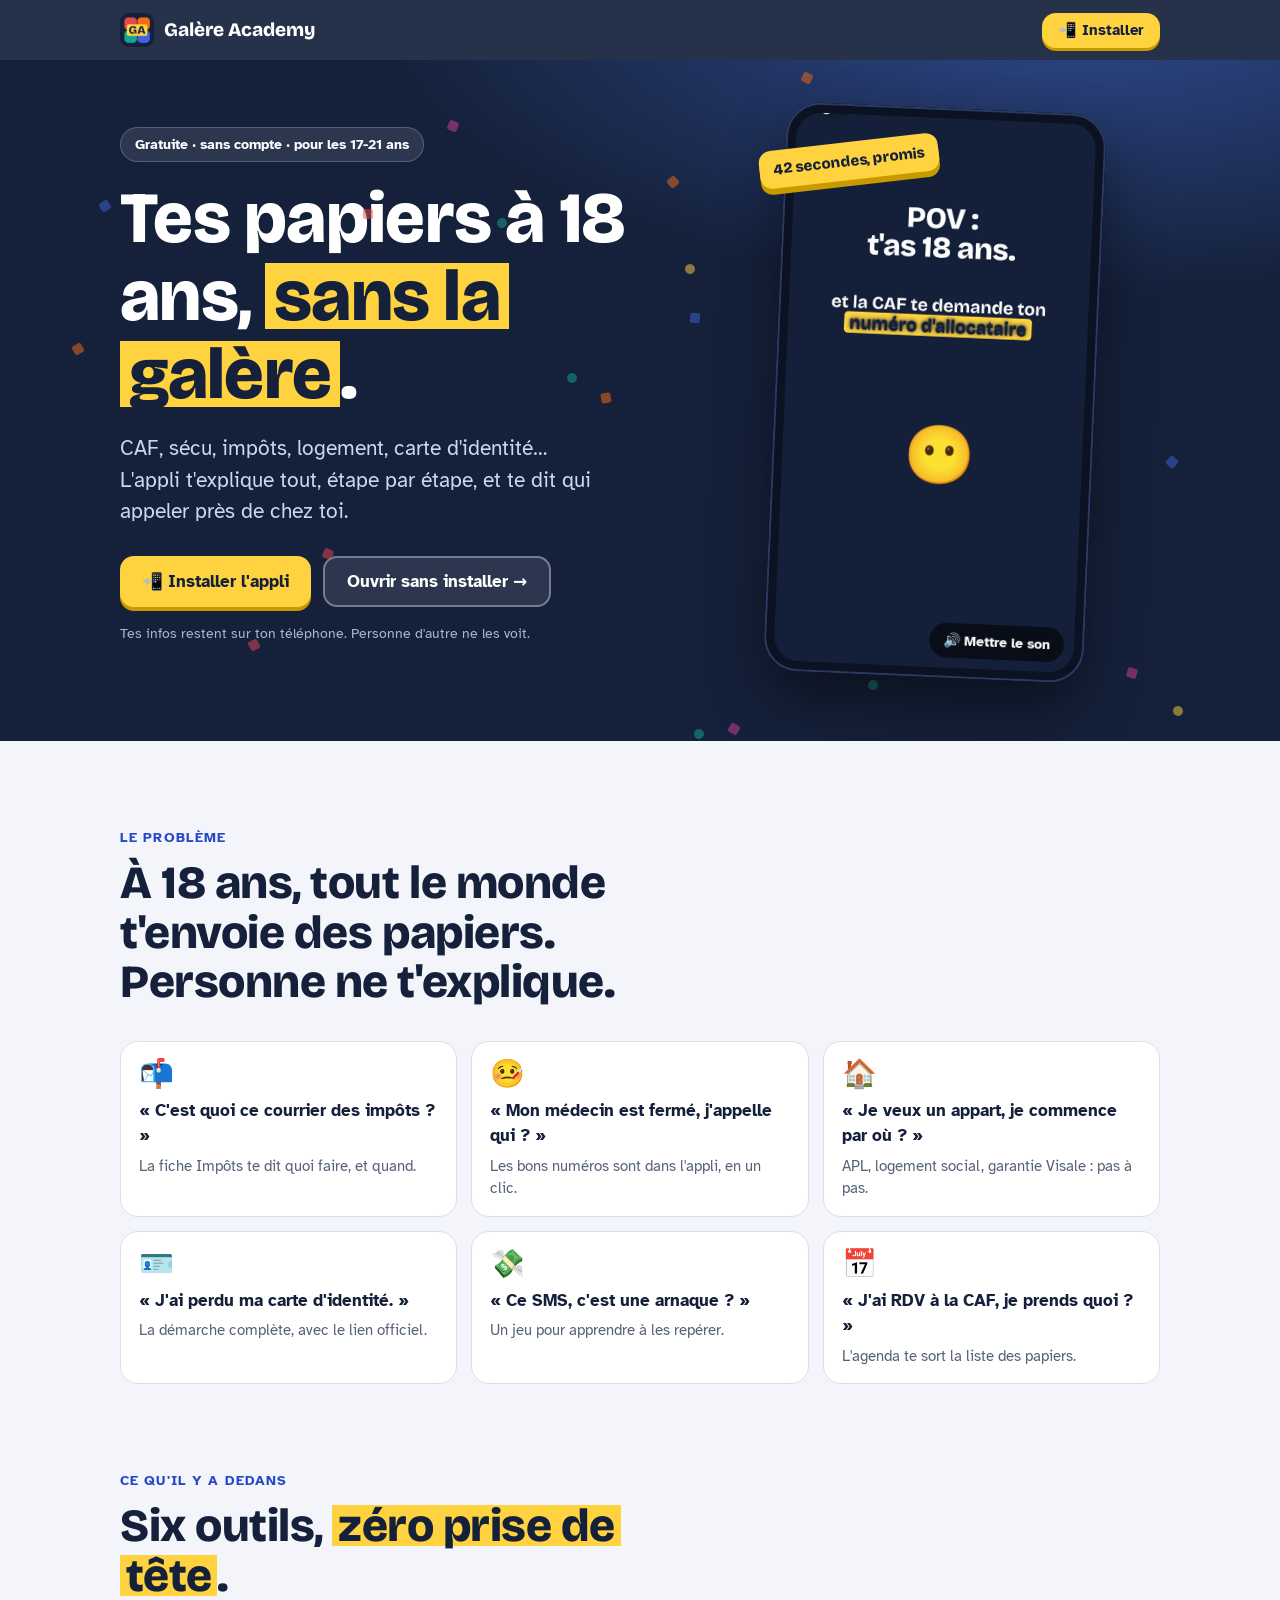
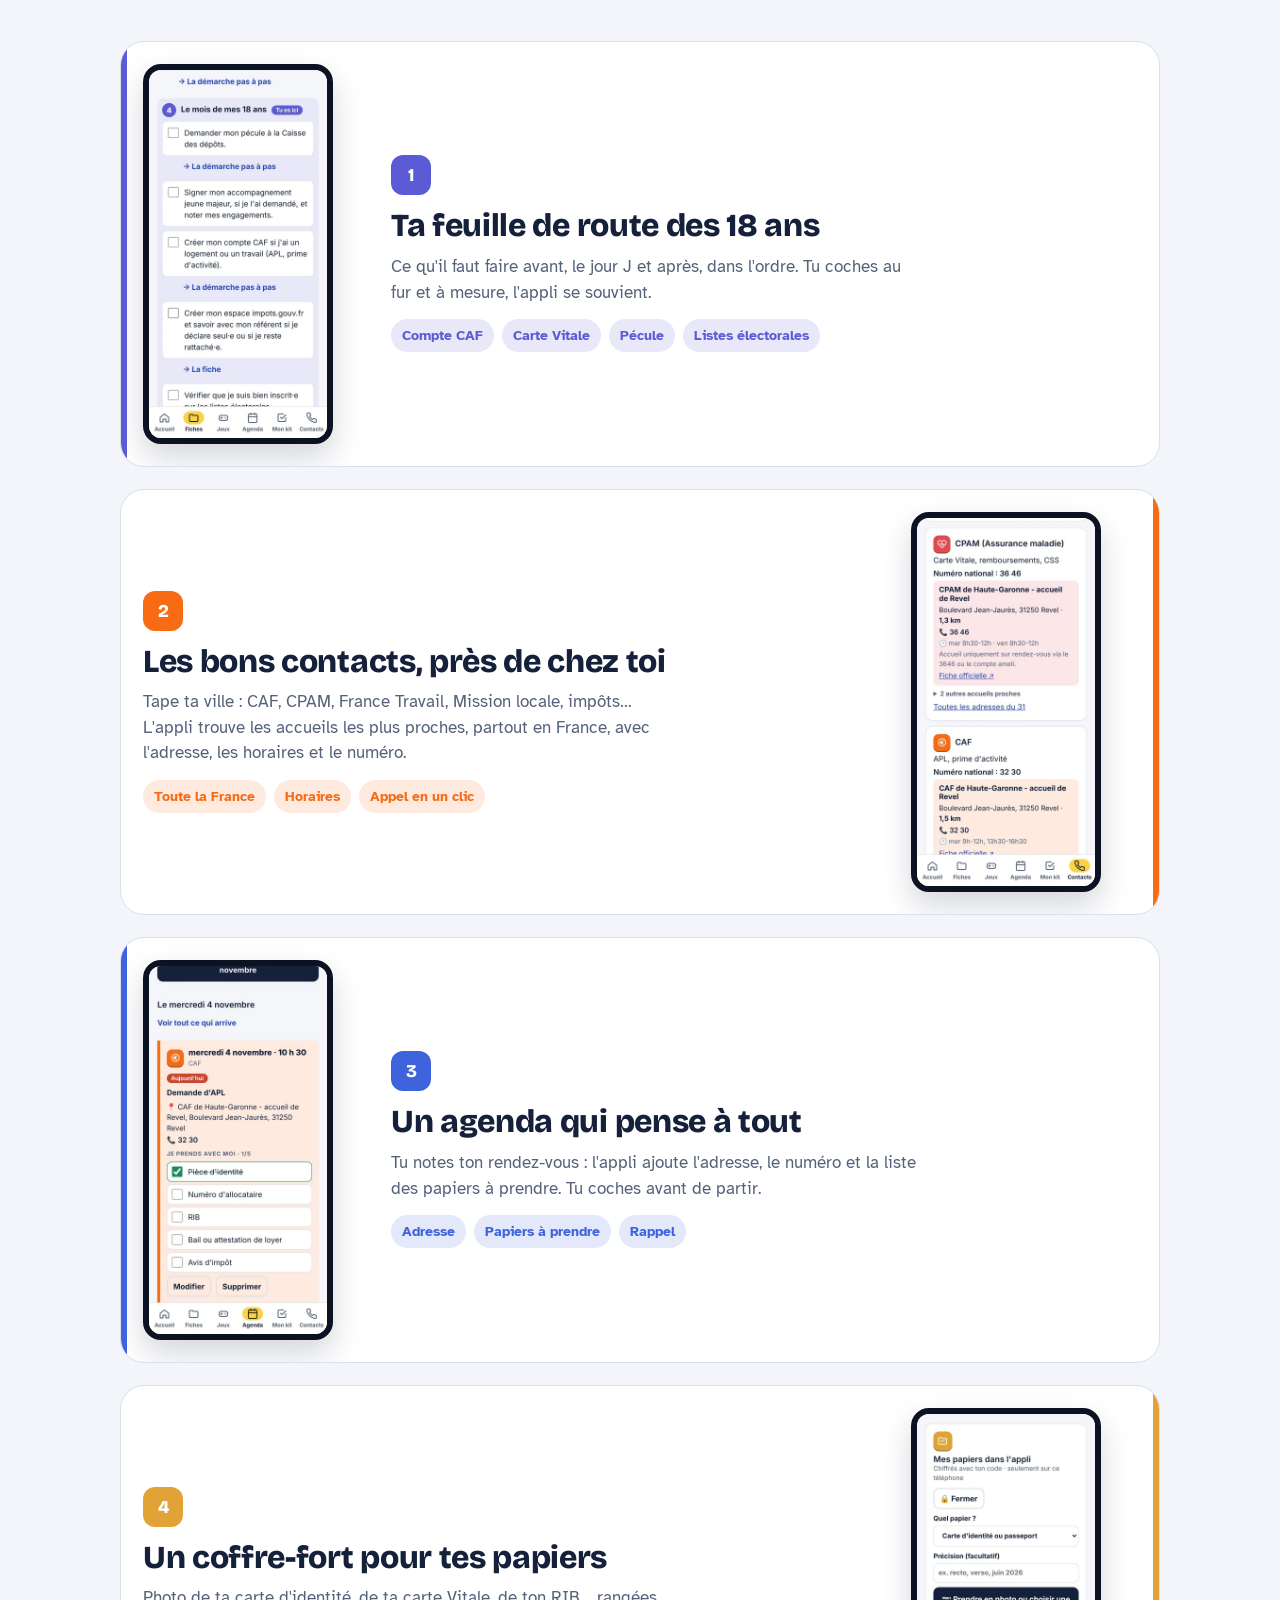
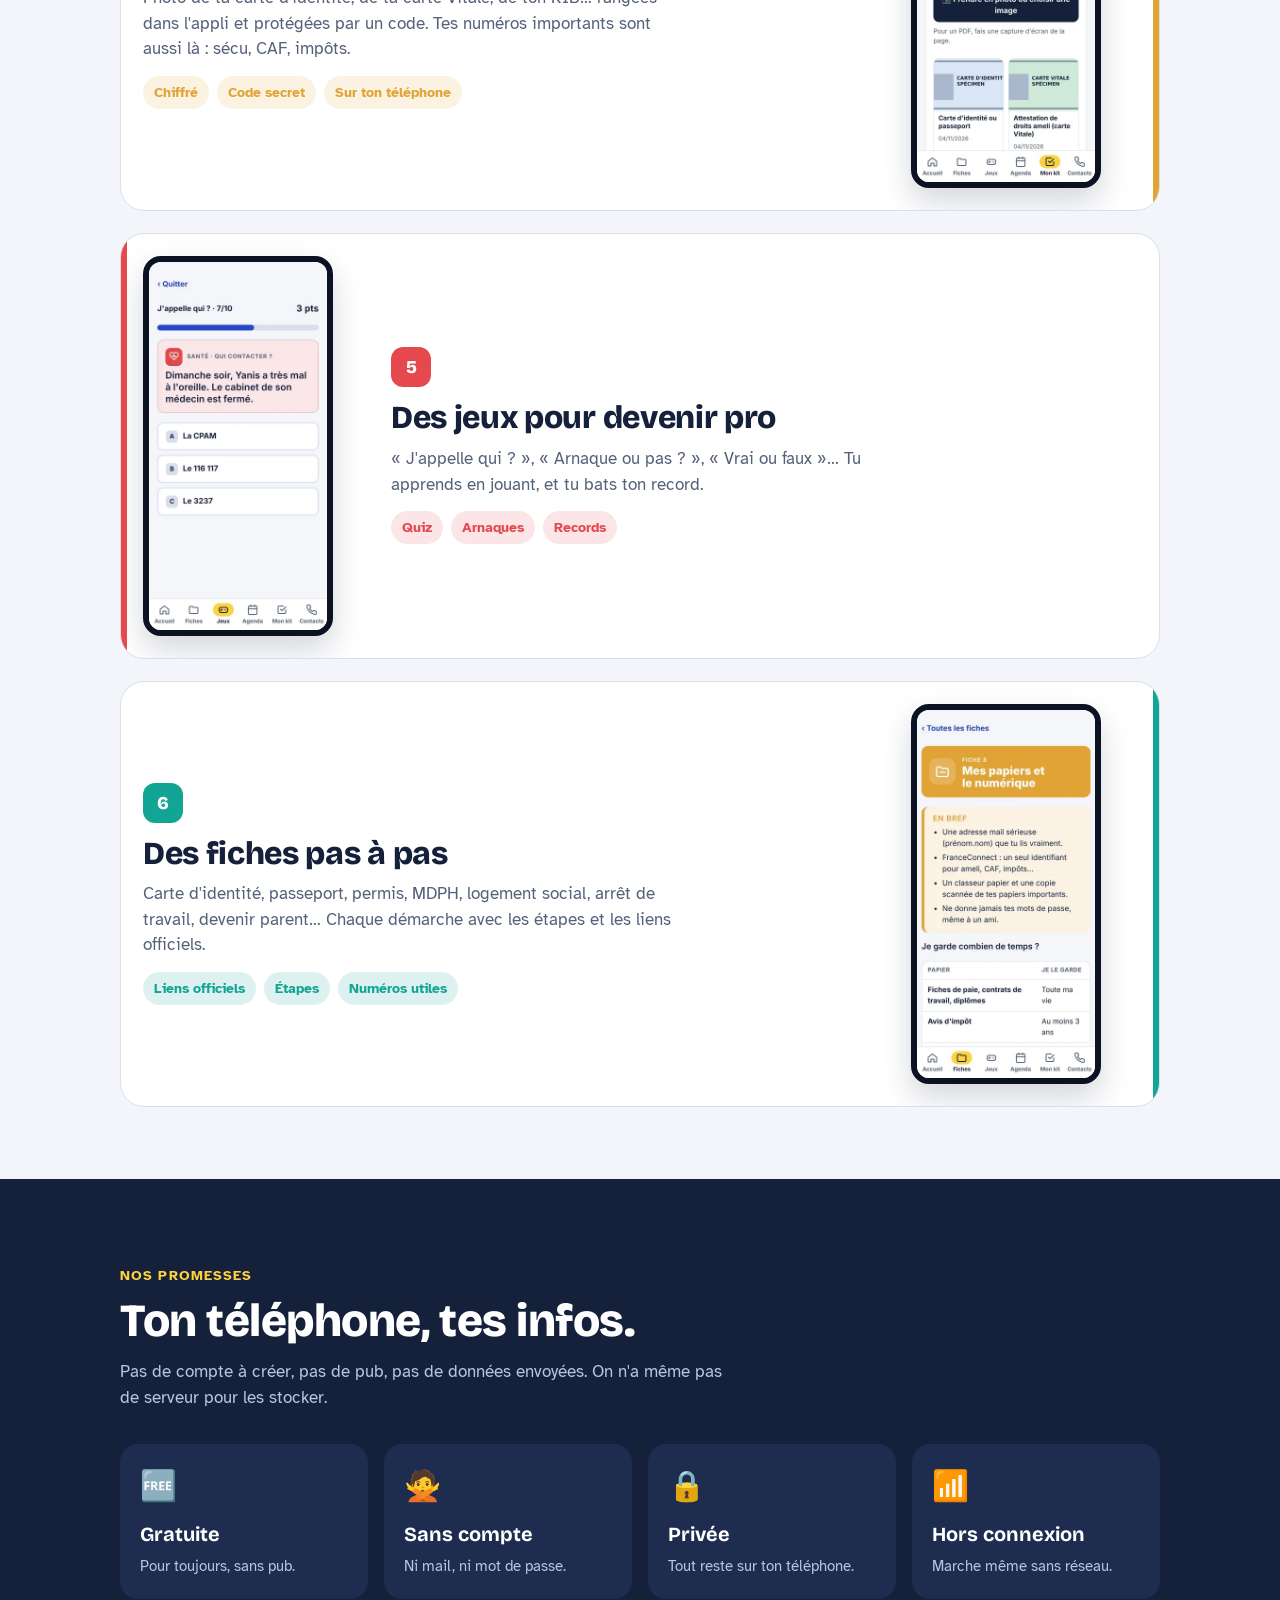
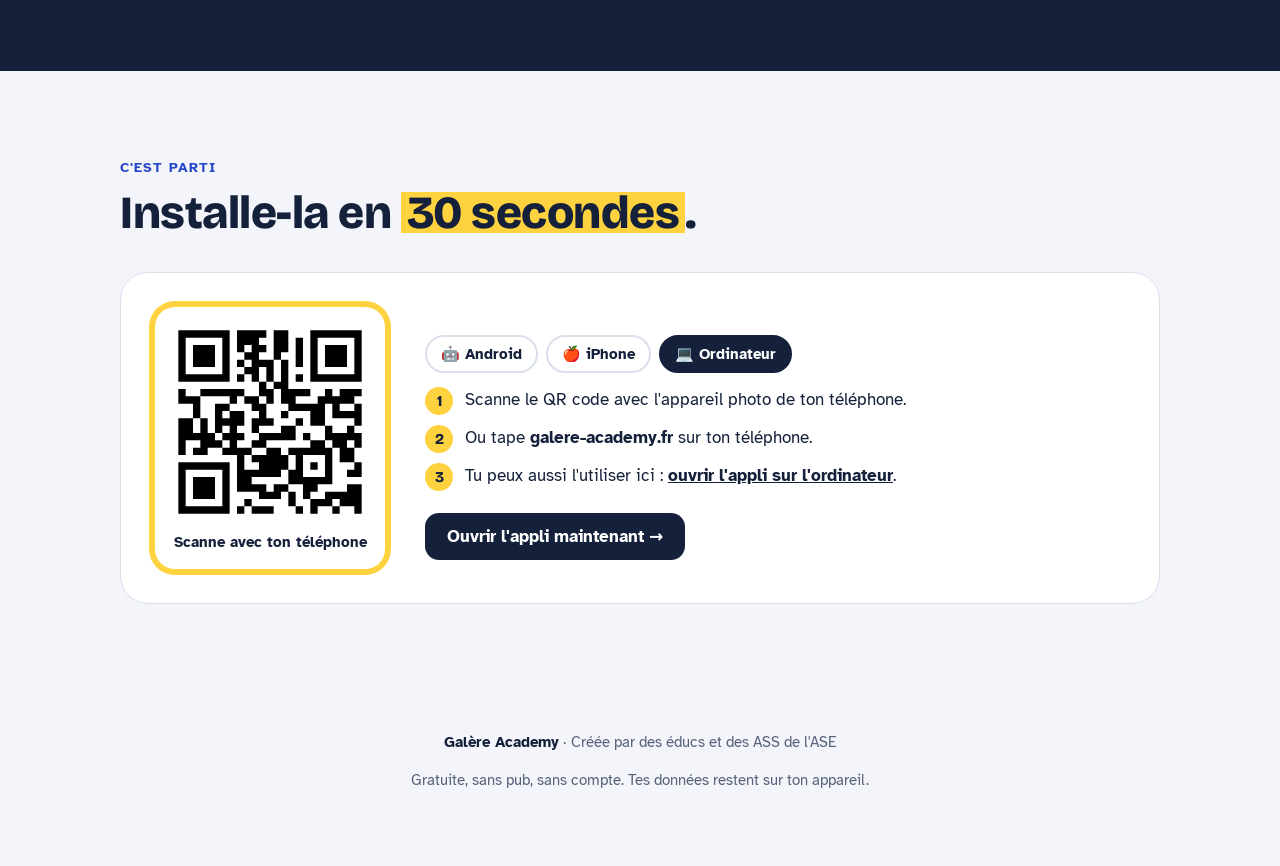
==== commit 439be8a9: "Add files via upload" ====
--- a/index.html
+++ b/index.html
@@ -4,6 +4,7 @@
 <meta charset="utf-8">
 <meta name="viewport" content="width=device-width,initial-scale=1,viewport-fit=cover">
 <title>Galère Academy</title>
+<script>/* appli installée : on va directement dedans */try{if(matchMedia("(display-mode: standalone)").matches||navigator.standalone)location.replace("app/");}catch(e){}</script>
 <meta name="description" content="L'appli des 17-21 ans pour s'y retrouver dans ses papiers, ses droits et ses rendez-vous. Gratuite, sans compte, tes infos restent sur ton téléphone.">
 <meta name="theme-color" content="#15213b">
 <link rel="canonical" href="https://galere-academy.fr/">
@@ -11,1468 +12,315 @@
 <link rel="icon" type="image/png" sizes="32x32" href="icons/favicon-32.png">
 <link rel="apple-touch-icon" href="icons/apple-touch-icon.png">
 <meta name="apple-mobile-web-app-capable" content="yes">
-<meta name="mobile-web-app-capable" content="yes">
 <meta name="apple-mobile-web-app-title" content="Galère Academy">
-<meta name="apple-mobile-web-app-status-bar-style" content="default">
-<style>:root{padding-top:env(safe-area-inset-top,0px);padding-bottom:env(safe-area-inset-bottom,0px)}body{margin:0}img{max-width:100%}[hidden]{display:none!important}</style>
+<meta property="og:title" content="Galère Academy">
+<meta property="og:description" content="Les papiers à 18 ans, sans la galère. Gratuit, sans compte.">
+<meta property="og:image" content="https://galere-academy.fr/media/pub.jpg">
+<link rel="preconnect" href="https://fonts.googleapis.com">
+<link rel="preconnect" href="https://fonts.gstatic.com" crossorigin>
+<link rel="stylesheet" href="https://fonts.googleapis.com/css2?family=Bricolage+Grotesque:opsz,wght@12..96,600;12..96,800&family=Atkinson+Hyperlegible:wght@400;700&display=swap">
+<style>
+:root{
+  --navy:#15213b; --navy2:#1d2c4f; --bg:#f3f5fa; --surface:#fff; --ink:#15213b; --muted:#56627a; --line:#d9dfeb;
+  --marker:#ffd23f; --accent:#2747c9;
+  --sante:#e5484d; --caf:#f76b15; --impots:#8e4ec6; --banque:#12a594; --logement:#3e63dd; --emploi:#0090ff; --mdph:#d6409f; --papiers:#e2a336; --droits:#5b5bd6;
+  --display:"Bricolage Grotesque","Arial Black",system-ui,sans-serif;
+  --body:"Atkinson Hyperlegible",system-ui,-apple-system,"Segoe UI",sans-serif;
+}
+@media (prefers-color-scheme:dark){:root{--bg:#0e1424;--surface:#172038;--ink:#e9edf6;--muted:#9ba6bf;--line:#2a3552;color-scheme:dark}}
+*{box-sizing:border-box}
+html{scroll-behavior:smooth}
+body{margin:0;background:var(--bg);color:var(--ink);font:17px/1.5 var(--body);-webkit-font-smoothing:antialiased}
+img,video{max-width:100%;display:block}
+a{color:inherit}
+.wrap{max-width:1080px;margin:0 auto;padding:0 20px}
+h1,h2,h3{font-family:var(--display);line-height:1.08;margin:0;letter-spacing:-.01em}
+.mk{background:linear-gradient(transparent 12%,var(--marker) 12%,var(--marker) 88%,transparent 88%);color:#15213b;padding:0 .12em;box-decoration-break:clone;-webkit-box-decoration-break:clone}
+[hidden]{display:none!important}
+
+/* barre */
+.top{position:sticky;top:0;z-index:20;background:rgba(21,33,59,.92);backdrop-filter:blur(8px);color:#fff}
+.top .wrap{display:flex;align-items:center;gap:12px;height:60px}
+.brand{display:flex;align-items:center;gap:10px;font-family:var(--display);font-weight:800;font-size:19px;text-decoration:none}
+.brand img{width:34px;height:34px;border-radius:9px}
+.top .sp{flex:1}
+.btn{display:inline-flex;align-items:center;justify-content:center;gap:9px;border:0;border-radius:14px;font:700 17px/1 var(--body);padding:15px 22px;cursor:pointer;text-decoration:none;transition:transform .15s,box-shadow .15s}
+.btn:active{transform:scale(.97)}
+.btn-y{background:var(--marker);color:#15213b;box-shadow:0 4px 0 #c99a00}
+.btn-y:hover{transform:translateY(-2px);box-shadow:0 6px 0 #c99a00}
+.btn-w{background:rgba(255,255,255,.1);color:#fff;border:2px solid rgba(255,255,255,.35)}
+.btn-w:hover{background:rgba(255,255,255,.18)}
+.btn-n{background:var(--navy);color:#fff}
+.top .btn{padding:10px 16px;font-size:15px;box-shadow:0 3px 0 #c99a00}
+
+/* hero */
+.hero{background:radial-gradient(1200px 500px at 85% -10%,#2f4a8f 0,transparent 60%),var(--navy);color:#fff;overflow:hidden;position:relative}
+.hero .wrap{display:grid;grid-template-columns:1.1fr .9fr;gap:40px;align-items:center;padding-top:48px;padding-bottom:64px}
+.tag{display:inline-block;background:rgba(255,255,255,.1);border:1px solid rgba(255,255,255,.2);border-radius:99px;padding:6px 14px;font-size:14px;font-weight:700;margin-bottom:18px}
+.hero h1{font-size:clamp(40px,6.4vw,72px);font-weight:800}
+.hero p.lead{font-size:clamp(18px,2.2vw,21px);color:#cfd7ea;margin:20px 0 28px;max-width:34ch}
+.cta{display:flex;flex-wrap:wrap;gap:12px}
+.mini{margin-top:16px;font-size:14px;color:#aab6d3}
+.phone{position:relative;justify-self:center;width:min(320px,78vw);aspect-ratio:9/16;border-radius:34px;padding:10px;background:#0b1222;box-shadow:0 30px 60px rgba(0,0,0,.45),0 0 0 2px #2a3a62 inset;transform:rotate(2.5deg)}
+.phone video{width:100%;height:100%;object-fit:cover;border-radius:26px;background:#000}
+.sound{position:absolute;right:20px;bottom:20px;border:0;border-radius:99px;background:rgba(0,0,0,.6);color:#fff;font:700 14px var(--body);padding:9px 14px;cursor:pointer;backdrop-filter:blur(4px)}
+.sticker{position:absolute;left:-26px;top:38px;background:var(--marker);color:#15213b;font:800 15px var(--display);padding:10px 14px;border-radius:12px;transform:rotate(-9deg);box-shadow:0 6px 0 #c99a00}
+.confetti{position:absolute;inset:0;pointer-events:none;opacity:.5}
+.confetti i{position:absolute;width:10px;height:10px;border-radius:2px}
+
+/* sections */
+section{padding:72px 0}
+.kicker{font-weight:700;color:var(--accent);text-transform:uppercase;letter-spacing:.08em;font-size:14px;margin-bottom:10px}
+@media (prefers-color-scheme:dark){.kicker{color:#8ea4ff}}
+h2{font-size:clamp(30px,4.4vw,46px);font-weight:800;max-width:20ch}
+.sub{color:var(--muted);max-width:56ch;margin:14px 0 0}
+
+/* galère -> solution */
+.galeres{display:grid;grid-template-columns:repeat(3,1fr);gap:14px;margin-top:34px}
+.gal{background:var(--surface);border:1px solid var(--line);border-radius:18px;padding:18px 18px 16px;position:relative}
+.gal .q{font-weight:700;font-size:17px}
+.gal .a{color:var(--muted);font-size:15px;margin-top:6px}
+.gal .e{font-size:28px;line-height:1;margin-bottom:10px}
+
+/* fonctions */
+.feats{display:grid;gap:22px;margin-top:40px}
+.feat{display:grid;grid-template-columns:220px 1fr;gap:28px;align-items:center;background:var(--surface);border:1px solid var(--line);border-radius:24px;padding:22px 28px 22px 22px;position:relative;overflow:hidden}
+.feat:nth-child(even){grid-template-columns:1fr 220px}
+.feat:nth-child(even) .shot{order:2}
+.feat::before{content:"";position:absolute;inset:0 auto 0 0;width:6px;background:var(--c)}
+.feat:nth-child(even)::before{inset:0 0 0 auto}
+.shot{border-radius:18px;overflow:hidden;border:6px solid #0b1222;aspect-ratio:1/2;max-height:380px;background:#fff;box-shadow:0 14px 30px rgba(21,33,59,.18)}
+.shot img{width:100%;height:100%;object-fit:cover;object-position:top}
+.feat .num{display:inline-grid;place-items:center;width:40px;height:40px;border-radius:12px;background:var(--c);color:#fff;font:800 18px var(--display);margin-bottom:14px}
+.feat h3{font-size:clamp(24px,3vw,32px);font-weight:800}
+.feat p{color:var(--muted);margin:10px 0 0;max-width:48ch}
+.chips{display:flex;flex-wrap:wrap;gap:8px;margin-top:14px}
+.chip{font-size:14px;font-weight:700;padding:6px 11px;border-radius:99px;background:color-mix(in srgb,var(--c) 14%,transparent);color:var(--c)}
+@media (prefers-color-scheme:dark){.chip{color:#fff;background:color-mix(in srgb,var(--c) 40%,transparent)}}
+
+/* promesses */
+.promises{background:var(--navy);color:#fff}
+.prom{display:grid;grid-template-columns:repeat(4,1fr);gap:16px;margin-top:34px}
+.pr{background:var(--navy2);border-radius:18px;padding:20px}
+.pr .e{font-size:30px}
+.pr b{display:block;font-family:var(--display);font-size:20px;margin:10px 0 4px}
+.pr span{color:#b9c4de;font-size:15px}
+.promises .sub{color:#b9c4de}
+.promises .kicker{color:var(--marker)}
+
+/* installer */
+.inst{display:grid;grid-template-columns:auto 1fr;gap:40px;align-items:center;background:var(--surface);border:1px solid var(--line);border-radius:28px;padding:34px;margin-top:34px}
+.qr{background:#fff;border-radius:20px;padding:16px;width:230px;box-shadow:0 0 0 6px var(--marker)}
+.qr img{width:100%}
+.qr p{margin:10px 0 0;text-align:center;color:#15213b;font-weight:700;font-size:15px}
+.tabs{display:flex;gap:8px;margin:20px 0 14px;flex-wrap:wrap}
+.tabs button{border:2px solid var(--line);background:transparent;color:var(--ink);border-radius:99px;padding:8px 14px;font:700 15px var(--body);cursor:pointer}
+.tabs button[aria-selected=true]{background:var(--navy);border-color:var(--navy);color:#fff}
+@media (prefers-color-scheme:dark){.tabs button[aria-selected=true]{background:var(--marker);border-color:var(--marker);color:#15213b}}
+ol.steps{margin:0;padding:0;list-style:none;counter-reset:s}
+ol.steps li{counter-increment:s;display:flex;gap:12px;align-items:flex-start;margin:10px 0}
+ol.steps li::before{content:counter(s);flex:none;width:28px;height:28px;border-radius:50%;background:var(--marker);color:#15213b;font:800 15px/28px var(--display);text-align:center}
+.okmsg{background:#e2f4ea;color:#14633f;border-radius:14px;padding:12px 16px;font-weight:700;margin-top:14px}
+footer{padding:40px 0 60px;color:var(--muted);font-size:15px;text-align:center}
+footer b{color:var(--ink)}
+
+/* apparition */
+.rv{opacity:0;transform:translateY(24px);transition:opacity .6s,transform .6s}
+.rv.on{opacity:1;transform:none}
+@media (prefers-reduced-motion:reduce){.rv{opacity:1;transform:none}.phone{transform:none}}
+
+@media (max-width:820px){
+  .hero .wrap{grid-template-columns:1fr;padding-top:30px;gap:34px;text-align:left}
+  .phone{transform:none;order:-1;width:min(290px,74vw)}
+  .sticker{left:-14px;top:24px}
+  .qr{display:none}
+  .galeres{grid-template-columns:1fr}
+  .feat,.feat:nth-child(even){grid-template-columns:1fr;padding:22px}
+  .feat:nth-child(even) .shot{order:0}
+  .shot{max-height:none;width:min(240px,70%);margin:0 auto}
+  .prom{grid-template-columns:1fr 1fr}
+  .inst{grid-template-columns:1fr;padding:24px}
+  section{padding:56px 0}
+}
+@media (max-width:420px){.prom{grid-template-columns:1fr}.cta .btn{width:100%}}
+</style>
 </head>
 <body>
 
-
-<link rel="preconnect" href="https://fonts.googleapis.com">
-<link rel="preconnect" href="https://fonts.gstatic.com" crossorigin>
-<link rel="stylesheet" href="https://fonts.googleapis.com/css2?family=Bricolage+Grotesque:opsz,wght@12..96,600;12..96,800&family=Atkinson+Hyperlegible:ital,wght@0,400;0,700;1,400&display=swap">
-<style>
-/* Layout: une app mobile d'abord — barre d'onglets en bas, une vue à la fois (Accueil, Fiches, Jeux, Mon kit, Contacts) ; le dossier administratif comme motif : onglets de classeur, tampons « VALIDÉ » */
-:root{
-  --bg:#f3f5fa; --surface:#ffffff; --ink:#15213b; --muted:#56627a; --line:#d9dfeb;
-  --marker:#ffd23f; --marker-ink:#15213b; --accent:#2747c9; --accent-soft:#e6ebfb;
-  --ok:#1f8a5b; --ok-soft:#e2f4ea; --ko:#d1432b; --ko-soft:#fbe6e1;
-  --display:"Bricolage Grotesque","Arial Black",system-ui,sans-serif;
-  --body:"Atkinson Hyperlegible",system-ui,-apple-system,"Segoe UI",sans-serif;
-  --r:14px;
-  --c-qui:#15213b; --c-sante:#e5484d; --c-caf:#f76b15; --c-impots:#8e4ec6; --c-banque:#12a594;
-  --c-logement:#3e63dd; --c-emploi:#0090ff; --c-mdph:#d6409f; --c-papiers:#e2a336; --c-droits:#5b5bd6;
-  --tint:14%;
-}
-@media (prefers-color-scheme: dark){:root:not([data-theme="light"]){
-  --bg:#0e1424; --surface:#172038; --ink:#e9edf6; --muted:#9ba6bf; --line:#2a3552;
-  --marker:#ffd23f; --marker-ink:#15213b; --accent:#8ea4ff; --accent-soft:#1f2b52;
-  --ok:#5fd19a; --ok-soft:#173a2b; --ko:#ff8a73; --ko-soft:#3d1f1a; --tint:24%; --c-qui:#3a4a73; color-scheme:dark}}
-:root[data-theme="dark"]{
-  --tint:24%; --c-qui:#3a4a73;
-  --bg:#0e1424; --surface:#172038; --ink:#e9edf6; --muted:#9ba6bf; --line:#2a3552;
-  --marker:#ffd23f; --marker-ink:#15213b; --accent:#8ea4ff; --accent-soft:#1f2b52;
-  --ok:#5fd19a; --ok-soft:#173a2b; --ko:#ff8a73; --ko-soft:#3d1f1a; color-scheme:dark}
-*{box-sizing:border-box}
-html,body{background:var(--bg)}
-body{color:var(--ink);font-family:var(--body);font-size:16px;line-height:1.5;padding-left:max(16px,env(safe-area-inset-left,0px));padding-right:max(16px,env(safe-area-inset-right,0px));padding-block:0 calc(88px + env(safe-area-inset-bottom,0px))}
-.wrap{max-width:760px;margin:0 auto;display:flex;flex-direction:column;gap:20px;padding-block:20px 8px}
-h1,h2,h3{font-family:var(--display);line-height:1.1;margin:0;text-wrap:balance}
-h1{font-size:clamp(2rem,7vw,3.1rem);font-weight:800;letter-spacing:-.02em}
-h2{font-size:1.5rem;font-weight:800}
-h3{font-size:1.1rem;font-weight:600}
-p{margin:0}
-.mk{background:var(--marker);color:var(--marker-ink);padding:0 .15em;border-radius:4px;box-decoration-break:clone;-webkit-box-decoration-break:clone}
-.lede{color:var(--muted);max-width:60ch}
-.eyebrow{font-size:.75rem;text-transform:uppercase;letter-spacing:.08em;color:var(--muted);font-weight:700}
-button{font:inherit;color:inherit;cursor:pointer}
-button:focus-visible,a:focus-visible,input:focus-visible,select:focus-visible{outline:3px solid var(--accent);outline-offset:2px}
-a{color:var(--accent)}
-.card{background:var(--surface);border:1px solid var(--line);border-radius:var(--r);padding:16px;display:flex;flex-direction:column;gap:10px;min-width:0}
-.grid{display:grid;gap:12px;grid-template-columns:repeat(auto-fill,minmax(210px,1fr))}
-/* onglets du bas */
-nav.tabs{position:fixed;left:0;right:0;bottom:0;z-index:20;background:var(--surface);border-top:1px solid var(--line);padding-bottom:env(safe-area-inset-bottom,0px);padding-left:max(8px,env(safe-area-inset-left,0px));padding-right:max(8px,env(safe-area-inset-right,0px))}
-nav.tabs .in{max-width:760px;margin:0 auto;display:grid;grid-template-columns:repeat(6,1fr)}
-nav.tabs a{display:flex;flex-direction:column;align-items:center;gap:2px;padding:9px 2px 10px;text-decoration:none;color:var(--muted);font-size:.72rem;font-weight:700}
-nav.tabs a svg{width:24px;height:24px}
-nav.tabs a[aria-current="page"]{color:var(--ink)}
-nav.tabs a[aria-current="page"] .ic{background:var(--marker);color:var(--marker-ink)}
-.ic{display:grid;place-items:center;width:44px;height:28px;border-radius:999px}
-/* accueil */
-.hero{display:flex;flex-direction:column;gap:12px;padding-top:8px}
-.stamp{display:inline-block;border:3px solid currentColor;border-radius:8px;padding:2px 10px;font-family:var(--display);font-weight:800;text-transform:uppercase;letter-spacing:.06em;transform:rotate(-4deg);font-size:.8rem}
-.progress{height:12px;background:var(--line);border-radius:999px;overflow:hidden}
-.progress>i{display:block;height:100%;background:var(--ok);border-radius:999px;transition:width .3s}
-.big-btn{display:flex;align-items:center;justify-content:space-between;gap:12px;text-decoration:none;color:var(--ink);background:var(--surface);border:1px solid var(--line);border-radius:var(--r);padding:16px}
-.big-btn strong{font-family:var(--display);font-size:1.15rem}
-.big-btn span{color:var(--muted);font-size:.9rem}
-.big-btn .go{flex:none;width:36px;height:36px;border-radius:50%;background:var(--ink);color:var(--bg);display:grid;place-items:center;font-weight:800}
-/* fiches : onglets de classeur */
-.folder{position:relative;text-align:left;background:var(--surface);border:1px solid var(--line);border-radius:4px var(--r) var(--r) var(--r);padding:20px 16px 16px;display:flex;flex-direction:column;gap:6px;min-height:104px}
-.folder::before{content:attr(data-n);position:absolute;top:-1px;left:-1px;transform:translateY(-100%);background:var(--surface);border:1px solid var(--line);border-bottom:0;border-radius:10px 10px 0 0;padding:2px 14px;font-family:var(--display);font-weight:800;font-size:.85rem}
-.folder strong{font-family:var(--display);font-size:1.1rem;line-height:1.15}
-.folder span{color:var(--muted);font-size:.88rem}
-.folder .done{color:var(--ok);font-weight:700}
-.fgrid{display:grid;gap:30px 12px;grid-template-columns:repeat(auto-fill,minmax(210px,1fr));padding-top:22px}
-.back{align-self:flex-start;background:none;border:0;padding:6px 0;color:var(--accent);font-weight:700}
-.bref{background:var(--marker);color:var(--marker-ink);border-radius:var(--r);padding:16px 16px 16px 18px;display:flex;flex-direction:column;gap:8px}
-.bref h3{font-size:1rem;text-transform:uppercase;letter-spacing:.06em}
-.bref ul{margin:0;padding-left:20px;display:flex;flex-direction:column;gap:6px}
-.tbl{overflow-x:auto;border:1px solid var(--line);border-radius:var(--r);background:var(--surface)}
-table{border-collapse:collapse;width:100%;font-size:.95rem}
-th,td{text-align:left;vertical-align:top;padding:10px 12px;border-bottom:1px solid var(--line)}
-th{font-size:.78rem;text-transform:uppercase;letter-spacing:.05em;color:var(--muted)}
-tr:last-child td{border-bottom:0}
-.note{border-left:4px solid var(--accent);background:var(--accent-soft);border-radius:0 var(--r) var(--r) 0;padding:12px 14px}
-.help{border:2px dashed var(--line);border-radius:var(--r);padding:14px;display:flex;flex-direction:column;gap:4px}
-.mots{display:grid;gap:8px}
-.mot{display:grid;grid-template-columns:minmax(120px,34%) 1fr;gap:12px;padding:10px 12px;background:var(--surface);border:1px solid var(--line);border-radius:10px}
-.mot b{font-family:var(--display)}
-@media (max-width:480px){.mot{grid-template-columns:1fr;gap:2px}}
-/* cases à cocher */
-.checks{display:flex;flex-direction:column;gap:8px}
-.chk{display:flex;gap:12px;align-items:flex-start;background:var(--surface);border:1px solid var(--line);border-radius:10px;padding:12px;cursor:pointer}
-.chk input{width:22px;height:22px;flex:none;margin:1px 0 0;accent-color:var(--ok)}
-.chk:has(input:checked){background:var(--ok-soft);border-color:var(--ok)}
-.chk:has(input:checked) span{text-decoration:line-through;text-decoration-color:var(--ok)}
-/* jeux */
-.gcard{text-align:left;border:1px solid var(--line);background:var(--surface);border-radius:var(--r);padding:16px;display:flex;flex-direction:column;gap:6px}
-.gcard strong{font-family:var(--display);font-size:1.2rem}
-.gcard span{color:var(--muted);font-size:.9rem}
-.gcard .tag{align-self:flex-start;font-size:.72rem;font-weight:700;text-transform:uppercase;letter-spacing:.06em;background:var(--accent-soft);color:var(--accent);border-radius:999px;padding:2px 9px}
-.filters{display:flex;flex-wrap:wrap;gap:6px}
-.chip{border:1px solid var(--line);background:var(--surface);border-radius:999px;padding:6px 12px;font-size:.88rem;font-weight:700}
-.chip[aria-pressed="true"]{background:var(--ink);color:var(--bg);border-color:var(--ink)}
-.play{display:flex;flex-direction:column;gap:14px}
-.hud{display:flex;justify-content:space-between;align-items:center;gap:10px;font-weight:700}
-.hud .sc{font-family:var(--display);font-size:1.2rem;font-variant-numeric:tabular-nums}
-.q{font-family:var(--display);font-size:clamp(1.25rem,4.6vw,1.75rem);font-weight:600;line-height:1.25}
-.sms{background:var(--surface);border:1px solid var(--line);border-radius:18px 18px 18px 4px;padding:14px 16px;font-size:1.08rem}
-.opts{display:flex;flex-direction:column;gap:10px}
-.opt{text-align:left;border:2px solid var(--line);background:var(--surface);border-radius:12px;padding:14px 16px;font-size:1.02rem;font-weight:700;min-height:54px}
-.opt:hover:not(:disabled){border-color:var(--ink)}
-.opt.ok{border-color:var(--ok);background:var(--ok-soft)}
-.opt.ko{border-color:var(--ko);background:var(--ko-soft)}
-.opt:disabled{cursor:default}
-.duo{display:grid;grid-template-columns:1fr 1fr;gap:10px}
-.duo .opt{text-align:center;font-family:var(--display);font-size:1.25rem}
-.verdict{position:relative;border-radius:var(--r);padding:14px 16px;display:flex;flex-direction:column;gap:6px}
-.verdict.ok{background:var(--ok-soft)} .verdict.ko{background:var(--ko-soft)}
-.verdict .stamp{align-self:flex-start}
-.verdict.ok .stamp{color:var(--ok)} .verdict.ko .stamp{color:var(--ko)}
-.btn{border:0;background:var(--ink);color:var(--bg);border-radius:12px;padding:13px 18px;font-weight:700;font-size:1rem}
-.btn.ghost{background:transparent;color:var(--ink);border:2px solid var(--line)}
-.row{display:flex;gap:10px;flex-wrap:wrap}
-.end{align-items:flex-start;text-align:left}
-.end .big{font-family:var(--display);font-size:3.2rem;font-weight:800;font-variant-numeric:tabular-nums}
-/* budget */
-.money{display:grid;grid-template-columns:1fr 1fr;gap:12px}
-@media (max-width:560px){.money{grid-template-columns:1fr}}
-.line{display:flex;justify-content:space-between;gap:10px;padding:6px 0;border-bottom:1px dashed var(--line);font-variant-numeric:tabular-nums}
-.line:last-child{border-bottom:0}
-.solde{font-family:var(--display);font-size:2.2rem;font-weight:800;font-variant-numeric:tabular-nums}
-.solde.neg{color:var(--ko)} .solde.pos{color:var(--ok)}
-.weeks{display:flex;gap:6px}
-.weeks i{flex:1;height:8px;border-radius:999px;background:var(--line)}
-.weeks i.on{background:var(--accent)}
-.fld{display:grid;grid-template-columns:1fr 110px;gap:10px;align-items:center}
-.fld label{font-size:.95rem}
-input[type=number],input[type=text],input[type=tel],input[type=password]{font:inherit;color:var(--ink);background:var(--surface);border:1px solid var(--line);border-radius:10px;padding:9px 10px;width:100%;min-width:0}
-input[type=number]{text-align:right;font-variant-numeric:tabular-nums}
-/* annuaire */
-.num{display:grid;grid-template-columns:repeat(auto-fill,minmax(150px,1fr));gap:10px}
-.num div{background:var(--surface);border:1px solid var(--line);border-radius:12px;padding:12px;display:flex;flex-direction:column;gap:2px}
-.num b{font-family:var(--display);font-size:1.45rem;font-variant-numeric:tabular-nums;user-select:all}
-.num span{font-size:.85rem;color:var(--muted)}
-.num .urgent{border-color:var(--ko)} .num .urgent b{color:var(--ko)}
-.org{display:flex;flex-direction:column;gap:4px}
-.org .tel{font-family:var(--display);font-weight:600;user-select:all}
-.org .miss{color:var(--muted);font-style:italic;font-size:.88rem}
-.search{font:inherit;width:100%;padding:12px 14px;border-radius:12px;border:1px solid var(--line);background:var(--surface);color:var(--ink)}
-.contact{display:grid;grid-template-columns:minmax(110px,28%) 1fr 1fr;gap:8px;align-items:center}
-@media (max-width:560px){.contact{grid-template-columns:1fr 1fr}.contact b{grid-column:1/-1}}
-.foot{color:var(--muted);font-size:.85rem}
-/* couleurs par thème */
-[data-c]{--c:var(--c-qui)}
-[data-c=sante]{--c:var(--c-sante)}[data-c=caf]{--c:var(--c-caf)}[data-c=impots]{--c:var(--c-impots)}[data-c=banque]{--c:var(--c-banque)}
-[data-c=logement]{--c:var(--c-logement)}[data-c=emploi]{--c:var(--c-emploi)}[data-c=mdph],[data-c=handicap]{--c:var(--c-mdph)}[data-c=papiers]{--c:var(--c-papiers)}[data-c=droits]{--c:var(--c-droits)}
-.ico{flex:none;display:grid;place-items:center;width:var(--s,44px);height:var(--s,44px);border-radius:calc(var(--s,44px)*.3);background:var(--c);color:#fff;box-shadow:0 2px 0 color-mix(in srgb,var(--c) 70%,#000)}
-.ico svg{width:58%;height:58%}
-.mosaic{display:grid;grid-template-columns:repeat(5,1fr);gap:10px;max-width:340px}
-.mosaic .ico{--s:100%;aspect-ratio:1;width:100%;height:auto}
-.mosaic .ico:nth-child(odd){transform:rotate(-4deg)} .mosaic .ico:nth-child(3n){transform:rotate(5deg)}
-.folder[data-c]{border-color:color-mix(in srgb,var(--c) 35%,var(--line));background:color-mix(in srgb,var(--c) var(--tint),var(--surface))}
-.folder[data-c]::before{background:var(--c);color:#fff;border-color:var(--c)}
-.folder .top{display:flex;gap:12px;align-items:center}
-.fhead{display:flex;gap:14px;align-items:center;background:var(--c);color:#fff;border-radius:var(--r);padding:16px}
-.fhead .ico{background:rgba(255,255,255,.18);box-shadow:none}
-.fhead .eyebrow{color:rgba(255,255,255,.85)}
-.fhead h2{color:#fff}
-.bref[data-c]{background:color-mix(in srgb,var(--c) var(--tint),var(--surface));color:var(--ink);border-left:6px solid var(--c)}
-.bref[data-c] h3{color:var(--c)}
-:root[data-theme="dark"] .bref[data-c] h3{color:var(--ink)}
-.gcard[data-c]{border-color:color-mix(in srgb,var(--c) 35%,var(--line));background:color-mix(in srgb,var(--c) var(--tint),var(--surface))}
-.gcard .top{display:flex;gap:12px;align-items:center;justify-content:space-between}
-.qcard{border-radius:var(--r);padding:16px;background:color-mix(in srgb,var(--c) var(--tint),var(--surface));border:1px solid color-mix(in srgb,var(--c) 35%,var(--line));display:flex;flex-direction:column;gap:10px}
-.qcard .top{display:flex;gap:10px;align-items:center}
-.big-btn .ico,.folder .ico,.gcard .ico{--s:46px;color:#fff}
-.folder .ico{--s:40px}
-.big-btn .lft{display:flex;gap:14px;align-items:center;min-width:0}
-.opt .k{display:inline-grid;place-items:center;width:26px;height:26px;border-radius:8px;background:var(--line);margin-right:10px;font-size:.85rem}
-.emo{font-size:1.6rem;line-height:1}
-.idrow{display:grid;grid-template-columns:minmax(0,1fr) auto auto;gap:6px;align-items:center}
-.idrow .btn{padding:8px 10px;font-size:.85rem}
-/* démarches */
-.dem{border:1px solid color-mix(in srgb,var(--c) 40%,var(--line));border-radius:var(--r);background:var(--surface);overflow:hidden}
-.dem>summary{list-style:none;cursor:pointer;display:flex;gap:12px;align-items:center;padding:14px 16px;background:color-mix(in srgb,var(--c) var(--tint),var(--surface))}
-.dem>summary::-webkit-details-marker{display:none}
-.dem>summary b{font-family:var(--display);font-size:1.05rem;line-height:1.2;flex:1}
-.dem>summary .pg{font-size:.8rem;font-weight:700;color:var(--muted);white-space:nowrap}
-.dem[open]>summary .chev{transform:rotate(90deg)}
-.dem .chev{transition:transform .2s;font-weight:800}
-.dem .body{padding:14px 16px;display:flex;flex-direction:column;gap:12px}
-.dem .when{background:var(--accent-soft);border-radius:10px;padding:10px 12px;font-size:.95rem}
-.dem ol{margin:0;padding:0;list-style:none;display:flex;flex-direction:column;gap:8px;counter-reset:st}
-.dem ol .chk span::before{counter-increment:st;content:counter(st) ". ";font-weight:800;color:var(--c)}
-.links{display:flex;flex-direction:column;gap:8px}
-.links a{display:flex;justify-content:space-between;gap:10px;align-items:center;text-decoration:none;font-weight:700;border:2px solid var(--c);color:var(--ink);border-radius:12px;padding:11px 14px}
-.links a::after{content:"↗";font-weight:800;color:var(--c)}
-.links a:first-child{background:var(--c);color:#fff}.links a:first-child::after{color:#fff}
-/* coffre chiffré */
-.vgrid{display:grid;grid-template-columns:repeat(auto-fill,minmax(140px,1fr));gap:10px}
-.vdoc{border:1px solid var(--line);border-radius:12px;background:var(--surface);overflow:hidden;display:flex;flex-direction:column;text-align:left;padding:0}
-.vdoc img{width:100%;aspect-ratio:4/3;object-fit:cover;background:var(--line);display:block}
-.vdoc span{padding:8px 10px;font-size:.85rem;font-weight:700;line-height:1.25}
-.vdoc small{padding:0 10px 8px;color:var(--muted);font-size:.75rem}
-.pin{font-family:var(--display);font-size:1.6rem;letter-spacing:.5em;text-align:center}
-.viewer{position:fixed;inset:0;z-index:50;background:#000;display:flex;flex-direction:column;padding:calc(10px + env(safe-area-inset-top,0px)) max(10px,env(safe-area-inset-right,0px)) calc(10px + env(safe-area-inset-bottom,0px)) max(10px,env(safe-area-inset-left,0px));gap:10px}
-.viewer .vt{display:flex;justify-content:space-between;align-items:center;gap:10px;color:#fff}
-.viewer .vt b{font-family:var(--display)}
-.viewer img{flex:1;min-height:0;width:100%;object-fit:contain}
-.viewer button{background:#fff;color:#000;border:0;border-radius:10px;padding:10px 14px;font-weight:700}
-.lockbar{display:flex;justify-content:space-between;align-items:center;gap:10px;flex-wrap:wrap}
-.err{color:var(--ko);font-weight:700}
-/* adresses proches */
-.places{display:flex;flex-direction:column;gap:8px}
-.place{display:flex;flex-direction:column;gap:3px;padding:10px 12px;border-radius:10px;background:color-mix(in srgb,var(--c) var(--tint),var(--surface));font-size:.92rem}
-.place>b{font-family:var(--display);font-size:.98rem;line-height:1.2}
-.place .tel{font-family:var(--display);font-weight:600;user-select:all}
-/* feuille de route */
-.road{list-style:none;margin:0;padding:0;display:flex;flex-direction:column;gap:14px;position:relative}
-.road>li{display:flex;flex-direction:column;gap:8px;padding-left:0}
-.road .ph{display:flex;gap:10px;align-items:center}
-.road .ph b{font-family:var(--display);font-size:1.05rem}
-.dotn{flex:none;width:30px;height:30px;border-radius:50%;background:var(--c-droits);color:#fff;display:grid;place-items:center;font-family:var(--display);font-weight:800}
-/* anniversaire */
-.bday{background:linear-gradient(135deg,var(--c-sante),var(--c-caf) 45%,var(--marker));color:#15213b;border-radius:var(--r);padding:18px;display:flex;flex-direction:column;gap:8px;text-align:left}
-.bday h2{font-size:1.7rem}
-.bday .btn{background:#15213b;color:#fff}
-.confetti{position:fixed;inset:0;pointer-events:none;z-index:60}
-.road>li.now{background:color-mix(in srgb,var(--c-droits) var(--tint),var(--surface));border-radius:var(--r);padding:10px}
-.road .soon{border-radius:999px;padding:1px 9px;font-size:.75rem;font-weight:700;color:#fff}
-/* installation */
-.inst{margin:10px 0 0;padding-left:0;list-style:none;counter-reset:i;display:flex;flex-direction:column;gap:10px}
-.inst li{counter-increment:i;display:flex;gap:12px;align-items:flex-start;line-height:1.4}
-.inst li::before{content:counter(i);flex:none;width:30px;height:30px;border-radius:50%;background:var(--ink);color:var(--bg);display:grid;place-items:center;font-family:var(--display);font-weight:800}
-/* agenda */
-.cal{display:grid;grid-template-columns:repeat(7,1fr);gap:4px;text-align:center}
-.cal .dn{font-size:.72rem;font-weight:700;color:var(--muted);text-transform:uppercase}
-.cal button{aspect-ratio:1;border:1px solid transparent;background:none;border-radius:10px;font-variant-numeric:tabular-nums;position:relative;font-weight:700;min-width:0;padding:0}
-.cal button.out{color:var(--muted);opacity:.45}
-.cal button.today{border-color:var(--ink)}
-.cal button.sel{background:var(--ink);color:var(--bg)}
-.cal button .dots{position:absolute;left:0;right:0;bottom:12%;display:flex;justify-content:center;gap:2px}
-.cal button .dots i{width:6px;height:6px;border-radius:50%;background:var(--c)}
-.calhd{display:flex;justify-content:space-between;align-items:center;gap:8px}
-.calhd button{border:1px solid var(--line);background:var(--surface);border-radius:10px;width:40px;height:40px;font-weight:800}
-.rdv{border-left:6px solid var(--c);background:color-mix(in srgb,var(--c) var(--tint),var(--surface));border-radius:0 var(--r) var(--r) 0;padding:14px;display:flex;flex-direction:column;gap:8px}
-.rdv .when{font-family:var(--display);font-weight:800;font-size:1.05rem}
-.rdv .meta{display:flex;flex-direction:column;gap:2px;font-size:.95rem}
-.rdv .meta .tel{font-family:var(--display);font-weight:600;user-select:all}
-.rdv .docs{display:flex;flex-direction:column;gap:6px}
-.rdv .docs .chk{padding:8px 10px;background:var(--surface)}
-.rdv.past{opacity:.6}
-.rdv .soon{align-self:flex-start;background:var(--ko);color:#fff;border-radius:999px;padding:1px 9px;font-size:.75rem;font-weight:700}
-form.rf{display:grid;gap:10px;grid-template-columns:1fr 1fr}
-form.rf .full{grid-column:1/-1}
-form.rf label{display:flex;flex-direction:column;gap:4px;font-size:.88rem;color:var(--muted);font-weight:700}
-form.rf input,form.rf select,form.rf textarea{font:inherit;color:var(--ink);background:var(--surface);border:1px solid var(--line);border-radius:10px;padding:9px 10px;width:100%;min-width:0}
-.sugg{display:flex;flex-wrap:wrap;gap:6px}
-.sugg button{border:1px dashed var(--line);background:var(--surface);border-radius:999px;padding:5px 10px;font-size:.85rem}
-.sugg button[aria-pressed="true"]{border-style:solid;border-color:var(--ok);background:var(--ok-soft)}
-@media (max-width:420px){form.rf{grid-template-columns:1fr}}
-@media (prefers-reduced-motion:reduce){*{transition:none!important;animation:none!important}}
-@keyframes pop{from{transform:scale(.6) rotate(-14deg);opacity:0}to{transform:scale(1) rotate(-4deg);opacity:1}}
-.verdict .stamp{animation:pop .25s ease-out}
-</style>
-
-<div class="wrap" id="app"></div>
-
-<nav class="tabs" aria-label="Menu">
-  <div class="in">
-    <a href="#accueil" data-v="accueil"><span class="ic"><svg viewBox="0 0 24 24" fill="none" stroke="currentColor" stroke-width="2" stroke-linecap="round" stroke-linejoin="round"><path d="M3 11l9-7 9 7v9a1 1 0 0 1-1 1h-5v-6H9v6H4a1 1 0 0 1-1-1z"/></svg></span>Accueil</a>
-    <a href="#fiches" data-v="fiches"><span class="ic"><svg viewBox="0 0 24 24" fill="none" stroke="currentColor" stroke-width="2" stroke-linecap="round" stroke-linejoin="round"><path d="M3 7a2 2 0 0 1 2-2h4l2 2h8a2 2 0 0 1 2 2v9a2 2 0 0 1-2 2H5a2 2 0 0 1-2-2z"/></svg></span>Fiches</a>
-    <a href="#jeux" data-v="jeux"><span class="ic"><svg viewBox="0 0 24 24" fill="none" stroke="currentColor" stroke-width="2" stroke-linecap="round" stroke-linejoin="round"><rect x="3" y="7" width="18" height="11" rx="4"/><path d="M8 11v3M6.5 12.5h3M15 12h.01M17.5 13.5h.01"/></svg></span>Jeux</a>
-    <a href="#agenda" data-v="agenda"><span class="ic"><svg viewBox="0 0 24 24" fill="none" stroke="currentColor" stroke-width="2" stroke-linecap="round" stroke-linejoin="round"><rect x="3" y="4" width="18" height="18" rx="2"/><path d="M16 2v4M8 2v4M3 10h18"/></svg></span>Agenda</a>
-    <a href="#kit" data-v="kit"><span class="ic"><svg viewBox="0 0 24 24" fill="none" stroke="currentColor" stroke-width="2" stroke-linecap="round" stroke-linejoin="round"><path d="M9 11l3 3 8-8"/><path d="M20 12v6a2 2 0 0 1-2 2H6a2 2 0 0 1-2-2V6a2 2 0 0 1 2-2h9"/></svg></span>Mon kit</a>
-    <a href="#contacts" data-v="contacts"><span class="ic"><svg viewBox="0 0 24 24" fill="none" stroke="currentColor" stroke-width="2" stroke-linecap="round" stroke-linejoin="round"><path d="M22 16.9v3a2 2 0 0 1-2.2 2 19.8 19.8 0 0 1-8.6-3.1 19.5 19.5 0 0 1-6-6A19.8 19.8 0 0 1 2.1 4.2 2 2 0 0 1 4.1 2h3a2 2 0 0 1 2 1.7c.1.9.4 1.8.7 2.7a2 2 0 0 1-.5 2.1L8 9.8a16 16 0 0 0 6 6l1.3-1.3a2 2 0 0 1 2.1-.4c.9.3 1.8.6 2.7.7a2 2 0 0 1 1.7 2z"/></svg></span>Contacts</a>
-  </div>
-</nav>
+<header class="top">
+  <div class="wrap">
+    <a class="brand" href="#"><img src="icons/icon-192.png" alt="">Galère Academy</a>
+    <span class="sp"></span>
+    <a class="btn btn-y" href="#installer">📲 Installer</a>
+  </div>
+</header>
+
+<div class="hero">
+  <div class="confetti" aria-hidden="true" id="conf"></div>
+  <div class="wrap">
+    <div>
+      <span class="tag">Gratuite · sans compte · pour les 17-21 ans</span>
+      <h1>Tes papiers à 18 ans, <span class="mk">sans la galère</span>.</h1>
+      <p class="lead">CAF, sécu, impôts, logement, carte d'identité… L'appli t'explique tout, étape par étape, et te dit qui appeler près de chez toi.</p>
+      <div class="cta">
+        <a class="btn btn-y" href="#installer">📲 Installer l'appli</a>
+        <a class="btn btn-w" href="app/">Ouvrir sans installer →</a>
+      </div>
+      <p class="mini">Tes infos restent sur ton téléphone. Personne d'autre ne les voit.</p>
+    </div>
+    <div class="phone">
+      <span class="sticker">42 secondes, promis</span>
+      <video id="pub" src="media/pub.mp4" poster="media/pub.jpg" autoplay muted loop playsinline preload="metadata"></video>
+      <button class="sound" id="snd" type="button">🔊 Mettre le son</button>
+    </div>
+  </div>
+</div>
+
+<section>
+  <div class="wrap">
+    <p class="kicker rv">Le problème</p>
+    <h2 class="rv">À 18 ans, tout le monde t'envoie des papiers. Personne ne t'explique.</h2>
+    <div class="galeres">
+      <div class="gal rv"><div class="e">📬</div><div class="q">« C'est quoi ce courrier des impôts ? »</div><div class="a">La fiche Impôts te dit quoi faire, et quand.</div></div>
+      <div class="gal rv"><div class="e">🤒</div><div class="q">« Mon médecin est fermé, j'appelle qui ? »</div><div class="a">Les bons numéros sont dans l'appli, en un clic.</div></div>
+      <div class="gal rv"><div class="e">🏠</div><div class="q">« Je veux un appart, je commence par où ? »</div><div class="a">APL, logement social, garantie Visale : pas à pas.</div></div>
+      <div class="gal rv"><div class="e">🪪</div><div class="q">« J'ai perdu ma carte d'identité. »</div><div class="a">La démarche complète, avec le lien officiel.</div></div>
+      <div class="gal rv"><div class="e">💸</div><div class="q">« Ce SMS, c'est une arnaque ? »</div><div class="a">Un jeu pour apprendre à les repérer.</div></div>
+      <div class="gal rv"><div class="e">📅</div><div class="q">« J'ai RDV à la CAF, je prends quoi ? »</div><div class="a">L'agenda te sort la liste des papiers.</div></div>
+    </div>
+  </div>
+</section>
+
+<section style="padding-top:0">
+  <div class="wrap">
+    <p class="kicker rv">Ce qu'il y a dedans</p>
+    <h2 class="rv">Six outils, <span class="mk">zéro prise de tête</span>.</h2>
+    <div class="feats">
+      <article class="feat rv" style="--c:var(--droits)">
+        <div class="shot"><img src="media/road.webp" alt="Écran : la feuille de route des 18 ans" loading="lazy" decoding="async"></div>
+        <div><span class="num">1</span><h3>Ta feuille de route des 18 ans</h3>
+          <p>Ce qu'il faut faire avant, le jour J et après, dans l'ordre. Tu coches au fur et à mesure, l'appli se souvient.</p>
+          <div class="chips"><span class="chip">Compte CAF</span><span class="chip">Carte Vitale</span><span class="chip">Pécule</span><span class="chip">Listes électorales</span></div></div>
+      </article>
+      <article class="feat rv" style="--c:var(--caf)">
+        <div class="shot"><img src="media/contacts.webp" alt="Écran : les contacts les plus proches" loading="lazy" decoding="async"></div>
+        <div><span class="num">2</span><h3>Les bons contacts, près de chez toi</h3>
+          <p>Tape ta ville : CAF, CPAM, France Travail, Mission locale, impôts… L'appli trouve les accueils les plus proches, partout en France, avec l'adresse, les horaires et le numéro.</p>
+          <div class="chips"><span class="chip">Toute la France</span><span class="chip">Horaires</span><span class="chip">Appel en un clic</span></div></div>
+      </article>
+      <article class="feat rv" style="--c:var(--logement)">
+        <div class="shot"><img src="media/agenda.webp" alt="Écran : un rendez-vous dans l'agenda" loading="lazy" decoding="async"></div>
+        <div><span class="num">3</span><h3>Un agenda qui pense à tout</h3>
+          <p>Tu notes ton rendez-vous : l'appli ajoute l'adresse, le numéro et la liste des papiers à prendre. Tu coches avant de partir.</p>
+          <div class="chips"><span class="chip">Adresse</span><span class="chip">Papiers à prendre</span><span class="chip">Rappel</span></div></div>
+      </article>
+      <article class="feat rv" style="--c:var(--papiers)">
+        <div class="shot"><img src="media/coffre.webp" alt="Écran : le coffre-fort de papiers" loading="lazy" decoding="async"></div>
+        <div><span class="num">4</span><h3>Un coffre-fort pour tes papiers</h3>
+          <p>Photo de ta carte d'identité, de ta carte Vitale, de ton RIB… rangées dans l'appli et protégées par un code. Tes numéros importants sont aussi là : sécu, CAF, impôts.</p>
+          <div class="chips"><span class="chip">Chiffré</span><span class="chip">Code secret</span><span class="chip">Sur ton téléphone</span></div></div>
+      </article>
+      <article class="feat rv" style="--c:var(--sante)">
+        <div class="shot"><img src="media/quiz.webp" alt="Écran : le jeu « J'appelle qui ? »" loading="lazy" decoding="async"></div>
+        <div><span class="num">5</span><h3>Des jeux pour devenir pro</h3>
+          <p>« J'appelle qui ? », « Arnaque ou pas ? », « Vrai ou faux »… Tu apprends en jouant, et tu bats ton record.</p>
+          <div class="chips"><span class="chip">Quiz</span><span class="chip">Arnaques</span><span class="chip">Records</span></div></div>
+      </article>
+      <article class="feat rv" style="--c:var(--banque)">
+        <div class="shot"><img src="media/fiche.webp" alt="Écran : une fiche de l'appli" loading="lazy" decoding="async"></div>
+        <div><span class="num">6</span><h3>Des fiches pas à pas</h3>
+          <p>Carte d'identité, passeport, permis, MDPH, logement social, arrêt de travail, devenir parent… Chaque démarche avec les étapes et les liens officiels.</p>
+          <div class="chips"><span class="chip">Liens officiels</span><span class="chip">Étapes</span><span class="chip">Numéros utiles</span></div></div>
+      </article>
+    </div>
+  </div>
+</section>
+
+<section class="promises">
+  <div class="wrap">
+    <p class="kicker rv">Nos promesses</p>
+    <h2 class="rv">Ton téléphone, tes infos.</h2>
+    <p class="sub rv">Pas de compte à créer, pas de pub, pas de données envoyées. On n'a même pas de serveur pour les stocker.</p>
+    <div class="prom">
+      <div class="pr rv"><div class="e">🆓</div><b>Gratuite</b><span>Pour toujours, sans pub.</span></div>
+      <div class="pr rv"><div class="e">🙅</div><b>Sans compte</b><span>Ni mail, ni mot de passe.</span></div>
+      <div class="pr rv"><div class="e">🔒</div><b>Privée</b><span>Tout reste sur ton téléphone.</span></div>
+      <div class="pr rv"><div class="e">📶</div><b>Hors connexion</b><span>Marche même sans réseau.</span></div>
+    </div>
+  </div>
+</section>
+
+<section id="installer">
+  <div class="wrap">
+    <p class="kicker rv">C'est parti</p>
+    <h2 class="rv">Installe-la en <span class="mk">30 secondes</span>.</h2>
+    <div class="inst rv">
+      <div class="qr"><img src="media/qr.svg" alt="QR code vers galere-academy.fr"><p>Scanne avec ton téléphone</p></div>
+      <div>
+        <div id="bipzone" hidden>
+          <button class="btn btn-y" id="bip" type="button">📲 Installer Galère Academy</button>
+          <p class="mini" style="color:var(--muted)">Un clic, et l'icône arrive sur ton écran d'accueil.</p>
+        </div>
+        <div id="done" class="okmsg" hidden>✅ C'est installé ! Cherche l'icône « Galère Academy » sur ton écran d'accueil.</div>
+        <div class="tabs" role="tablist">
+          <button role="tab" data-t="android" aria-selected="true">🤖 Android</button>
+          <button role="tab" data-t="iphone" aria-selected="false">🍎 iPhone</button>
+          <button role="tab" data-t="pc" aria-selected="false">💻 Ordinateur</button>
+        </div>
+        <ol class="steps" data-p="android">
+          <li><span>Ouvre <b>galere-academy.fr</b> dans <b>Chrome</b>.</span></li>
+          <li><span>Appuie sur le bouton jaune <b>Installer</b> ou sur le menu <b>⋮</b> en haut à droite.</span></li>
+          <li><span>Choisis <b>Installer l'application</b> (ou « Ajouter à l'écran d'accueil »).</span></li>
+          <li><span>C'est fait : l'icône <b>GA</b> est sur ton écran d'accueil. 🎉</span></li>
+        </ol>
+        <ol class="steps" data-p="iphone" hidden>
+          <li><span>Ouvre <b>galere-academy.fr</b> dans <b>Safari</b> (pas dans Instagram ni Snapchat).</span></li>
+          <li><span>Appuie sur le bouton <b>Partager</b> (le carré avec une flèche ⬆️).</span></li>
+          <li><span>Descends et choisis <b>Sur l'écran d'accueil</b>, puis <b>Ajouter</b>.</span></li>
+          <li><span>Ouvre toujours l'appli depuis l'icône <b>GA</b> : c'est là que tes infos sont gardées.</span></li>
+        </ol>
+        <ol class="steps" data-p="pc" hidden>
+          <li><span>Scanne le QR code avec l'appareil photo de ton téléphone.</span></li>
+          <li><span>Ou tape <b>galere-academy.fr</b> sur ton téléphone.</span></li>
+          <li><span>Tu peux aussi l'utiliser ici : <a href="app/"><b>ouvrir l'appli sur l'ordinateur</b></a>.</span></li>
+        </ol>
+        <div class="cta" style="margin-top:22px"><a class="btn btn-n" href="app/">Ouvrir l'appli maintenant →</a></div>
+      </div>
+    </div>
+  </div>
+</section>
+
+<footer>
+  <div class="wrap">
+    <p><b>Galère Academy</b> · Créée par des éducs et des ASS de l'ASE</p>
+    <p>Gratuite, sans pub, sans compte. Tes données restent sur ton appareil.</p>
+  </div>
+</footer>
 
 <script>
-// Contenu Galère Academy (version octobre 2026)
-const GA = {
-fiches: [
- {id:"qui", n:"0", titre:"Qui fait quoi ?", couleur:"ink",
-  bref:["Chaque organisme a son rôle. Le bon réflexe : savoir à qui s'adresser avant de chercher partout."],
-  tableau:{tete:["Organisme","Il s'occupe de…","Site"],lignes:[
-   ["CPAM (Assurance maladie)","Ta santé : carte Vitale, remboursements","ameli.fr"],
-   ["Mutuelle / CSS","Le reste des frais de santé que la Sécu ne paie pas","ameli.fr (CSS)"],
-   ["CAF","Aide au logement (APL), prime d'activité","caf.fr"],
-   ["Impôts","Déclarer tes revenus, ton avis d'impôt","impots.gouv.fr"],
-   ["Mission locale","T'accompagner de 16 à 25 ans : emploi, formation, aides","missionlocale31.org"],
-   ["France Travail","Chercher un emploi, être indemnisé","francetravail.fr"],
-   ["MDPH","Les droits liés au handicap","mdph31.fr"],
-   ["MDS (Département)","Aides sociales, FSL, FAJ, ton référent","haute-garonne.fr"],
-   ["ANTS / mairie","Carte d'identité, passeport, permis","ants.gouv.fr"],
-   ["Banque","Ton compte, ta carte, ton RIB","–"]]}},
- {id:"sante", n:"1", titre:"Ma santé",
-  bref:["À 18 ans, tu es assuré à ton nom : carte Vitale, compte ameli, ton RIB, ton adresse.",
-   "La Sécu paie une partie, la mutuelle paie le reste. Sans mutuelle, c'est toi qui paies le reste.",
-   "Si tu gagnes moins d'environ 868 € par mois, tu peux avoir la CSS : une mutuelle gratuite.",
-   "Choisis un médecin traitant : sinon tu es beaucoup moins remboursé."],
-  tableau:{titre:"Je ne me sens pas bien : qu'est-ce que je fais ?",tete:["Ma situation","Je fais quoi ?"],lignes:[
-   ["Je suis malade, ce n'est pas grave","Je prends rendez-vous chez mon médecin traitant (ou en téléconsultation)"],
-   ["C'est le soir ou le week-end, le cabinet est fermé","J'appelle le 116 117 (médecin de garde)"],
-   ["Il me faut une pharmacie ouverte","J'appelle le 3237"],
-   ["C'est très grave (malaise, accident, je respire mal)","J'appelle le 15 ou le 112"],
-   ["J'ai mal aux dents le week-end","J'appelle le 15"],
-   ["Ça ne va pas dans ma tête, j'ai besoin de parler","Fil Santé Jeunes 0 800 235 236 (gratuit, anonyme, 9 h-23 h) ou Mon soutien psy (12 séances chez un psy)"],
-   ["J'ai des idées noires","J'appelle le 3114, jour et nuit, gratuit"],["Je subis des violences sexistes, sexuelles ou dans mon couple","J'appelle le 3919 (gratuit, anonyme, 24 h/24). En danger tout de suite : le 17, ou le 114 par SMS"]]},
-  note:"Les urgences de l'hôpital, c'est seulement pour les urgences graves. Si tu hésites : appelle d'abord le 15 ou le 116 117, ils te disent où aller.",
-  tableau2:{titre:"Combien ça coûte ? Une consultation chez le généraliste : 30 €",tete:["Ma situation","Je paie à la fin"],lignes:[
-   ["Avec médecin traitant + mutuelle","2 €"],["Avec médecin traitant, sans mutuelle","11 €"],
-   ["Sans médecin traitant, avec mutuelle","12,60 €"],["Avec la CSS","0 € (et je n'avance rien)"]]},
-  liste:{titre:"C'est gratuit pour moi (moins de 26 ans)",items:["Préservatifs en pharmacie, sans ordonnance.",
-   "Contraception (pilule, implant, stérilet) et la pilule du lendemain (pour toutes, sans ordonnance).",
-   "Dépistage du VIH et des IST en laboratoire, sans ordonnance.",
-   "Mon bilan prévention (18-25 ans) : un rendez-vous gratuit pour faire le point sur ta santé.",
-   "Dentiste M'T dents : un rendez-vous par an jusqu'à 24 ans."]},
-  mots:[["Carte Vitale","Ta carte de santé. La 1re est gratuite. Elle existe aussi en appli."],
-   ["Compte ameli","Ton espace en ligne : remboursements, attestation, carte Vitale."],
-   ["Attestation de droits","Le papier qui prouve que tu es assuré (à télécharger sur ameli)."],
-   ["Médecin traitant","Ton médecin principal, que tu déclares à la Sécu."],
-   ["Reste à charge","Ce que tu paies vraiment à la fin."],
-   ["Tiers payant","Tu n'avances pas l'argent."],
-   ["Secteur 1 / secteur 2","Secteur 1 : prix de la Sécu. Secteur 2 : le médecin peut demander plus."]],
-  faire:["J'ai ma carte Vitale à mon nom (ou l'appli).","J'ai créé mon compte ameli.","Mon RIB et mon adresse sont à jour sur ameli.",
-   "J'ai déclaré un médecin traitant.","J'ai une mutuelle ou la CSS (et je connais sa date de fin).","J'ai enregistré le 15, le 116 117 et le 3114 dans mon téléphone."],
-  aide:"Accueil CPAM, MDS, Mission locale, ton référent. Téléphone de l'Assurance maladie : 36 46."},
- {id:"caf", n:"2", titre:"La CAF",
-  bref:["La CAF peut t'aider à payer ton loyer (APL) et compléter ton salaire (prime d'activité, dès 18 ans).",
-   "Rien n'est automatique : tu fais une simulation, puis une demande sur caf.fr ou l'appli.",
-   "Demande l'APL dès que tu entres dans ton logement : le 1er mois n'est jamais payé.",
-   "Tu dois signaler tout changement (adresse, travail, salaire, couple). Sinon, tu devras rembourser.","Tu attends un enfant ou tu es déjà parent ? La CAF a des aides pour toi : prime à la naissance, allocation de base, ASF si tu l'élèves seul(e). Les démarches sont plus bas."],
-  mots:[["Numéro d'allocataire","Ton numéro CAF, sur tous tes courriers."],["APL","Aide pour payer le loyer, souvent versée directement au propriétaire."],
-   ["Prime d'activité","Un complément pour ceux qui travaillent avec un petit salaire."],["Déclaration trimestrielle","Tous les 3 mois, tu vérifies et tu valides tes revenus (pré-remplis)."],
-   ["Indu / trop-perçu","De l'argent touché en trop, à rembourser."]],
-  faire:["J'ai fait une simulation sur caf.fr ou mesdroitssociaux.gouv.fr.","J'ai créé mon compte CAF et installé l'appli « Caf - Mon Compte ».",
-   "Je connais mon numéro d'allocataire (ou je sais où le trouver).","Je fais ma déclaration tous les 3 mois si je touche la prime d'activité."],
-  aide:"Permanence CAF à Villefranche, 134 rue de la République, sur rendez-vous (pris sur caf.fr). France Services de Nailloux. Ton référent."},
- {id:"impots", n:"3", titre:"Les impôts",
-  bref:["Chaque printemps, tu déclares tes revenus, même si tu gagnes peu.","Tu reçois un avis d'impôt (ou de non-imposition) en ligne, dans ton espace impots.gouv.fr.",
-   "Cet avis, on te le demandera souvent : logement, CSS, bourse, CAF, banque. Garde-le.","Si tu travailles, l'impôt est retiré directement de ton salaire."],
-  note:"Bon à savoir : apprenti ? Ton salaire n'est pas imposé jusqu'à 21 622 € par an (revenus 2025). Étudiant ? Tes petits boulots sont exonérés jusqu'à 5 405 €. Bourses et APL ne se déclarent pas.",
-  faire:["Je sais si je dois déclarer seul ou si je suis rattaché (je pose la question à mon référent).","J'ai créé mon espace sur impots.gouv.fr.","J'ai téléchargé mon avis d'impôt et je l'ai rangé."],
-  aide:"Permanence des impôts à la France Services de Nailloux (le lundi). Téléphone : 0809 401 401. Ton référent."},
- {id:"banque", n:"4", titre:"Ma banque et mon budget",
-  bref:["Ton RIB sert à recevoir ton salaire, l'APL, les remboursements santé. Tu peux le donner.",
-   "Tes codes, ton mot de passe et les codes reçus par SMS : à personne. Jamais. Même à « ta banque ».",
-   "Le découvert coûte cher. Regarde ton solde sur l'appli avant de payer.",
-   "Une banque refuse de t'ouvrir un compte ? La Banque de France peut obliger une banque à le faire (droit au compte)."],
-  liste:{titre:"Attention arnaques",items:["Un « conseiller » t'appelle pour « bloquer une fraude » ? Raccroche et rappelle ta banque.",
-   "Un SMS te demande de payer une amende, un colis ou ta carte Vitale ? N'ouvre pas le lien.",
-   "Quelqu'un te propose de l'argent facile contre ta carte ou ton RIB ? C'est illégal, tu risques gros."]},
-  note:"Mon budget : reste pour vivre = ce qui rentre − ce qui sort. Fais le calcul dans « Mon kit » > « Mon budget ».",
-  aide:"Point conseil budget (gratuit) à la France Services de Nailloux. Banque de France : 34 14. Appli gratuite « Pilote Budget »."},
- {id:"logement", n:"5", titre:"Mon logement",
-  bref:["Avant de signer, calcule : loyer + charges + énergie + assurance − APL. Il doit te rester de quoi vivre.",
-   "Visale : une caution gratuite si tu as 30 ans ou moins. Demande-la avant de signer.","L'assurance habitation est obligatoire.",
-   "Fais l'état des lieux avec des photos, et demande l'APL tout de suite.","Ancien de l'ASE ? Tu es prioritaire pour un logement social pendant 3 ans."],
-  faire:["J'ai fait ma demande de logement social sur demande-logement-social.gouv.fr (à renouveler chaque année).","J'ai demandé mon visa Visale avant de signer.",
-   "J'ai une assurance habitation.","J'ai fait ma demande d'APL le mois de mon entrée.","J'ai noté les relevés des compteurs le jour de l'état des lieux."],
-  aide:"MDS (FSL : aide pour la caution, l'installation, les factures), ADIL 31 (conseils gratuits, 05 61 22 46 22), CLLAJ 31. Urgence : 115."},
- {id:"emploi", n:"6", titre:"Emploi, permis, arrêt de travail",
-  bref:["La Mission locale t'aide de 16 à 25 ans. Elle peut te proposer le CEJ : un accompagnement avec une allocation jusqu'à 566 € par mois.",
-   "Inscrit à France Travail ? Tu dois t'actualiser chaque mois (du 28 au 15), sinon tu es radié.","Tes fiches de paie : à garder toute ta vie.",
-   "Transport : avec l'appli FAIRTIQ et « + = 0 » (12-26 ans), les trains et cars liO deviennent gratuits à partir du 11e trajet du mois.",
-   "Permis : le permis à 1 € par jour (prêt sans intérêts). Le FAJ peut aussi aider : parles-en à ton référent.","Malade ou blessé au travail ? Ton arrêt s'envoie sous 48 heures, un accident se signale sous 24 heures. Les démarches sont plus bas."],
-  faire:["Je connais la permanence de la Mission locale à Villefranche (Labège : 05 61 28 71 30).","J'ai mon attestation de JDC (demandée pour le permis et les examens).","Je range mes fiches de paie dans un classeur."],
-  aide:"Mission locale, France Travail (7 place des Cerisiers, Villefranche, 39 49), ton référent."},
- {id:"mdph", n:"7", titre:"Handicap : la MDPH",
-  bref:["La MDPH s'occupe des droits liés au handicap : AAH (une allocation), RQTH (reconnaissance au travail), aides, orientation.",
-   "Il faut un formulaire et un certificat médical de moins d'un an.","C'est long (environ 5 mois) : on anticipe avec son référent.","Avoir une RQTH ne t'oblige pas à le dire à ton employeur."],
-  aide:"MDPH 31, Toulouse, 05 34 33 11 00 (le matin), sur rendez-vous. Ton référent et ton médecin."},
- {id:"papiers", n:"8", titre:"Mes papiers et le numérique",
-  bref:["Une adresse mail sérieuse (prénom.nom) que tu lis vraiment.","FranceConnect : un seul identifiant pour ameli, CAF, impôts…",
-   "Un classeur papier et une copie scannée de tes papiers importants.","Ne donne jamais tes mots de passe, même à un ami."],
-  tableau:{titre:"Je garde combien de temps ?",tete:["Papier","Je le garde"],lignes:[
-   ["Fiches de paie, contrats de travail, diplômes","Toute ma vie"],["Avis d'impôt","Au moins 3 ans"],["Quittances de loyer","Le temps de la location + 3 ans"],
-   ["Factures (électricité, téléphone, internet), relevés de banque, courriers CAF","5 ans"],["Remboursements santé","2 ans"]]},
-  liste:{titre:"Mon classeur en 6 intercalaires",items:["Identité (carte d'identité, acte de naissance, JDC)","Santé (carte Vitale, CSS, mutuelle)","CAF et aides","Impôts",
-   "Travail et formation (fiches de paie, contrats, diplômes)","Logement et banque (bail, quittances, assurance, RIB)"]},
-  aide:"France Services de Nailloux (aide aux démarches en ligne, conseiller numérique), ton référent."},
- {id:"droits", n:"9", titre:"Mes 18 ans : la feuille de route",
-  bref:["Tu signes seul tes contrats, tu votes, tu es responsable de tes papiers.",
-   "Jusqu'à 21 ans, si tu as été confié à l'ASE, le Département peut continuer à t'accompagner. Et tu peux revenir demander de l'aide.",
-   "Ton pécule (l'allocation de rentrée scolaire mise de côté pour toi) : tu dois le demander à la Caisse des dépôts.",
-   "Tu peux demander à lire ton dossier ASE.","Étudiant ? Ancien de l'ASE = bourse au maximum, sans condition de revenus."],
-  liste:{titre:"Mes devoirs",items:["Ouvrir mes courriers et mes messages en ligne.","Signaler mes changements (CAF, Sécu, France Travail, impôts).","Déclarer mes revenus chaque année.",
-   "Assurer mon logement.","Respecter mes engagements (bail, contrat de travail, contrat jeune majeur)."]},
-  aide:"Ton référent ASE, la MDS, la Mission locale. Point justice gratuit à Villefranche (134 rue de la République, sur rendez-vous)."}
-],
-kit:["Carte d'identité valide","Carte Vitale à mon nom + compte ameli","Médecin traitant déclaré","Mutuelle ou CSS (date de fin notée)","Compte bancaire à mon nom + RIB",
- "Adresse mail sérieuse + FranceConnect","Attestation de recensement ou de JDC","Compte CAF (si logement ou travail)","Espace impots.gouv.fr","Inscription Mission locale",
- "Demande du pécule (à 18 ans)","Classeur de papiers rangé"],
-numeros:[["15","Urgence médicale"],["17","Police, gendarmerie"],["112","Urgence (tous pays d'Europe)"],["3919","Violences sexistes et sexuelles, violences conjugales : écoute gratuite et anonyme, 24 h/24"],["114","Urgence par SMS, si tu ne peux pas parler"],["3114","Idées noires, 24 h/24"],["116 117","Médecin de garde"],["3237","Pharmacie de garde"],["119","Enfant ou ado en danger (jusqu'à 18 ans), 24 h/24"],
- ["0 800 235 236","Fil Santé Jeunes (9 h-23 h)"],["115","Hébergement d'urgence"],["36 46","Assurance maladie"],["39 49","France Travail"],["0809 401 401","Impôts"],["32 30","CAF"],["34 14","Banque de France"]],
-annuaire:[
- {nom:"Ton référent ASE – MDS de Villefranche-de-Lauragais",role:"Accompagnement jeune majeur, aides sociales, FSL, FAJ",ou:"69 avenue de la Fontasse, 31290 Villefranche-de-Lauragais",tel:"05 62 71 49 60",site:"haute-garonne.fr"},
- {nom:"CPAM (Assurance maladie)",role:"Carte Vitale, remboursements, CSS",ou:"Accueil de Villefranche-de-Lauragais, place Jean-Moulin (du lundi au vendredi, 8 h-12 h 30 et 13 h 30-17 h, à vérifier)",tel:"36 46",site:"ameli.fr"},
- {nom:"CAF",role:"APL, prime d'activité",ou:"Permanence à Villefranche, 134 rue de la République (square du Général-de-Gaulle), 1er et 3e vendredis du mois, sur rendez-vous pris dans Mon Compte",tel:"32 30",site:"caf.fr"},
- {nom:"Impôts",role:"Déclaration de revenus, avis d'impôt",ou:"Permanence à la France Services de Nailloux (le lundi)",tel:"0809 401 401",site:"impots.gouv.fr"},
- {nom:"France Services de Nailloux",role:"Aide aux démarches en ligne, conseiller numérique, Point conseil budget, permanences CAF et impôts",ou:"2 avenue de Saint-Léon, 31560 Nailloux, sur rendez-vous · franceservices.sud@terres-du-lauragais.fr",tel:"05 34 66 91 64",site:""},
- {nom:"Mission locale",role:"Emploi, formation, CEJ, aides (16-25 ans)",ou:"Permanence à Villefranche ; antenne de Labège",tel:"05 61 28 71 30",site:"missionlocale31.org"},
- {nom:"France Travail",role:"Recherche d'emploi, indemnisation",ou:"7 place des Cerisiers, Villefranche-de-Lauragais",tel:"39 49",site:"francetravail.fr"},
- {nom:"MDPH 31",role:"AAH, RQTH, droits liés au handicap",ou:"Toulouse, sur rendez-vous",tel:"05 34 33 11 00 (le matin)",site:"mdph31.fr"},
- {nom:"ADIL 31",role:"Conseils gratuits sur le logement (bail, caution, droits du locataire)",ou:"4 rue Furgole, 31000 Toulouse, sur rendez-vous",tel:"05 61 22 46 22",site:"anil.org/adil-31"},
- {nom:"CLLAJ 31",role:"Information et aide au logement des jeunes",ou:"169 avenue de Muret, 31300 Toulouse · contact-cllaj31@ajh.fr",tel:"05 61 23 60 19",site:"cllaj31.org"},
- {nom:"Banque de France",role:"Droit au compte, difficultés d'argent",ou:"4 rue Antoine-Deville, 31000 Toulouse (du lundi au vendredi, 9 h-12 h et 13 h 30-17 h)",tel:"34 14",site:"banque-france.fr"},
- {nom:"Point justice",role:"Conseils juridiques gratuits",ou:"Maison de l'Emploi, 132 rue de la République, 31290 Villefranche-de-Lauragais, sur rendez-vous",tel:"05 61 27 23 06",site:""},
- {nom:"ANTS / mairie",role:"Carte d'identité, passeport, permis",ou:"Mairie de ton domicile",tel:"",site:"ants.gouv.fr"}
-],
-// Jeu 1 : J'appelle qui ?
-qui:[
- {t:"sante",q:"Kenza a de la fièvre et mal à la gorge depuis hier. Ce n'est pas grave.",r:"Son médecin traitant",o:["Son médecin traitant","Le 15","Les urgences de l'hôpital"],e:"Pas grave = rendez-vous chez le médecin traitant, ou en téléconsultation."},
- {t:"sante",q:"Dimanche soir, Yanis a très mal à l'oreille. Le cabinet de son médecin est fermé.",r:"Le 116 117",o:["Le 116 117","Le 3237","La CPAM"],e:"Le soir et le week-end, le 116 117 trouve un médecin de garde."},
- {t:"sante",q:"Il est 23 h, Inès a besoin d'un médicament. Toutes les pharmacies près de chez elle sont fermées.",r:"Le 3237",o:["Le 3237","Le 116 117","Le 115"],e:"Le 3237 donne la pharmacie de garde la plus proche."},
- {t:"sante",q:"Le colocataire de Théo fait un malaise et respire mal.",r:"Le 15 ou le 112",o:["Le 15 ou le 112","Son médecin traitant","Le 116 117"],e:"C'est très grave : on appelle le 15 ou le 112 tout de suite."},
- {t:"sante",q:"Samedi, Lina a une rage de dents. Son dentiste est fermé.",r:"Le 15",o:["Le 15","Le 3237","M'T dents"],e:"Mal aux dents le week-end : le 15 oriente vers un dentiste de garde."},
- {t:"sante",q:"Depuis quelques semaines, Malik ne va pas bien dans sa tête. Il a besoin de parler à quelqu'un.",r:"Le Fil Santé Jeunes",o:["Le Fil Santé Jeunes","Le 3237","La CAF"],e:"Fil Santé Jeunes, 0 800 235 236 : gratuit, anonyme, 9 h-23 h. Il y a aussi Mon soutien psy (12 séances)."},
- {t:"sante",q:"Une amie de Sarah lui dit qu'elle a des idées noires et qu'elle ne voit plus de solution.",r:"Le 3114",o:["Le 3114","Le 116 117","Elle attend que ça passe"],e:"Le 3114 répond jour et nuit, gratuitement. On peut appeler pour soi ou pour quelqu'un d'autre."},
- {t:"sante",q:"Le copain de Léa la rabaisse, contrôle son téléphone et l'a déjà frappée. Elle voudrait en parler à quelqu'un.",r:"Le 3919",o:["Le 3919","Le 3237","La CAF"],e:"Le 3919 écoute les victimes de violences sexistes, sexuelles et conjugales : gratuit, anonyme, 24 h/24. En danger immédiat : le 17, ou le 114 par SMS."},
- {t:"sante",q:"Hugo a 19 ans et gagne 600 € par mois. Il n'a pas de mutuelle.",r:"La CPAM, pour demander la CSS",o:["La CPAM, pour demander la CSS","La CAF","La banque"],e:"Sous environ 868 € par mois, la CSS est une mutuelle gratuite. La demande se fait sur ameli.fr."},
- {t:"handicap",q:"Nora voudrait une reconnaissance de son handicap pour l'aider dans son travail.",r:"La MDPH",o:["La MDPH","France Travail","La mairie"],e:"La RQTH se demande à la MDPH, avec un certificat médical de moins d'un an. Compte environ 5 mois."},
- {t:"caf",q:"Adam vient d'emménager. Il voudrait une aide pour payer son loyer.",r:"La CAF",o:["La CAF","La CPAM","Les impôts"],e:"L'APL se demande à la CAF dès l'entrée dans le logement. Le 1er mois n'est jamais payé."},
- {t:"caf",q:"Jade travaille à mi-temps avec un petit salaire. Elle voudrait un complément.",r:"La CAF (prime d'activité)",o:["La CAF (prime d'activité)","France Travail","La banque"],e:"La prime d'activité est versée par la CAF, dès 18 ans. Il faut la déclarer tous les 3 mois."},
- {t:"caf",q:"Yasmine élève seule son bébé. Le père ne verse aucune pension.",r:"La CAF (allocation de soutien familial)",o:["La CAF (allocation de soutien familial)","La banque","La mairie"],e:"L'ASF aide le parent qui élève seul son enfant sans pension de l'autre parent. Elle se demande à la CAF, sans condition de ressources."},
- {t:"sante",q:"Chloé est enceinte de 2 mois et ne sait pas qui va suivre sa grossesse.",r:"Un médecin, une sage-femme ou la PMI",o:["Un médecin, une sage-femme ou la PMI","La CAF","Les urgences"],e:"Le 1er examen prénatal a lieu avant la fin du 3e mois. La PMI du Département suit gratuitement les grossesses et les bébés."},
- {t:"impots",q:"Pour son dossier de logement, on demande à Rayan son avis d'impôt.",r:"Son espace impots.gouv.fr",o:["Son espace impots.gouv.fr","La CAF","Sa banque"],e:"L'avis d'impôt (ou de non-imposition) se télécharge dans son espace impots.gouv.fr."},
- {t:"emploi",q:"Lou a 19 ans, elle ne sait pas quelle formation choisir et cherche aussi un petit boulot.",r:"La Mission locale",o:["La Mission locale","La MDPH","La CAF"],e:"La Mission locale accompagne de 16 à 25 ans : emploi, formation, aides, CEJ."},
- {t:"emploi",q:"Tom a fini son CDD. Il voudrait être indemnisé pendant qu'il cherche un emploi.",r:"France Travail",o:["France Travail","La Mission locale","La CAF"],e:"France Travail indemnise. Attention : il faut s'actualiser chaque mois, du 28 au 15."},
- {t:"emploi",q:"Élise veut passer son permis mais n'a pas d'argent de côté.",r:"Son référent (FAJ, permis à 1 € par jour)",o:["Son référent (FAJ, permis à 1 € par jour)","La CPAM","La mairie"],e:"Le permis à 1 € par jour est un prêt sans intérêts. Le FAJ peut aussi aider : on en parle à son référent."},
- {t:"papiers",q:"La carte d'identité de Sofiane est périmée.",r:"La mairie / l'ANTS",o:["La mairie / l'ANTS","La CAF","La Mission locale"],e:"Carte d'identité, passeport, permis : pré-demande sur ants.gouv.fr, puis rendez-vous en mairie."},
- {t:"papiers",q:"Maëlle n'arrive pas à faire ses démarches en ligne toute seule.",r:"La France Services de Nailloux",o:["La France Services de Nailloux","La Banque de France","Le 115"],e:"La France Services aide aux démarches en ligne, avec un conseiller numérique."},
- {t:"banque",q:"Deux banques ont refusé d'ouvrir un compte à Ibrahim.",r:"La Banque de France",o:["La Banque de France","La CAF","Les impôts"],e:"La Banque de France peut obliger une banque à ouvrir un compte : c'est le droit au compte (34 14)."},
- {t:"banque",q:"Chaque fin de mois, Clara est à découvert. Elle voudrait de l'aide pour faire son budget.",r:"Le Point conseil budget",o:["Le Point conseil budget","La MDPH","La mairie"],e:"Le Point conseil budget est gratuit, à la France Services de Nailloux. Il y a aussi l'appli « Pilote Budget »."},
- {t:"logement",q:"Ayoub a trouvé un studio. Le propriétaire demande un garant et Ayoub n'en a pas.",r:"Visale",o:["Visale","La CAF","La banque"],e:"Visale est une caution gratuite si tu as 30 ans ou moins. On la demande avant de signer."},
- {t:"logement",q:"Manon doit payer le dépôt de garantie et acheter un lit, mais elle n'a pas l'argent.",r:"La MDS (FSL)",o:["La MDS (FSL)","Les impôts","France Travail"],e:"Le FSL peut aider pour la caution, l'installation et les factures. On le demande à la MDS."},
- {t:"logement",q:"Le propriétaire de Léo refuse de lui rendre sa caution. Léo ne sait pas quels sont ses droits.",r:"L'ADIL 31",o:["L'ADIL 31","Le 115","La CPAM"],e:"L'ADIL 31 donne des conseils gratuits sur le logement : 05 61 22 46 22."},
- {t:"logement",q:"Ce soir, Dylan n'a nulle part où dormir.",r:"Le 115",o:["Le 115","Le 3237","La Mission locale"],e:"Le 115 cherche un hébergement d'urgence."},
- {t:"droits",q:"Anaïs a 18 ans. Elle a entendu parler d'argent mis de côté pour elle pendant son placement.",r:"La Caisse des dépôts (le pécule)",o:["La Caisse des dépôts (le pécule)","La CAF","Sa banque"],e:"Le pécule (allocation de rentrée scolaire mise de côté) se demande à la Caisse des dépôts. Il n'arrive pas tout seul."},
- {t:"droits",q:"Mehdi a un litige avec son employeur et voudrait un conseil juridique gratuit.",r:"Le Point justice",o:["Le Point justice","La MDPH","La CAF"],e:"Point justice gratuit à Villefranche, 134 rue de la République, sur rendez-vous."}
-],
-// Jeu 2 : Vrai ou faux
-vf:[
- {t:"caf",q:"L'APL arrive toute seule quand on emménage.",r:false,e:"Rien n'est automatique : il faut faire la demande sur caf.fr ou l'appli."},
- {t:"caf",q:"Le premier mois d'APL est payé.",r:false,e:"Le 1er mois n'est jamais payé. D'où l'intérêt de demander tout de suite."},
- {t:"caf",q:"On peut toucher la prime d'activité dès 18 ans.",r:true,e:"Oui, pour ceux qui travaillent avec un petit salaire."},
- {t:"caf",q:"La déclaration de grossesse se fait avant la fin du 3e mois.",r:true,e:"Oui. Le médecin ou la sage-femme la fait en général en ligne, et elle part à la CPAM et à la CAF."},
- {t:"caf",q:"La prime à la naissance est versée après la naissance du bébé.",r:false,e:"Elle est versée pendant la grossesse, sous conditions de ressources, après la déclaration de grossesse."},
- {t:"caf",q:"J'ai 1 mois pour déclarer la naissance de mon bébé à la mairie.",r:false,e:"C'est 5 jours après l'accouchement, à la mairie du lieu de naissance."},
- {t:"caf",q:"Si je ne signale pas un changement à la CAF, il ne se passe rien.",r:false,e:"Tu devras rembourser ce que tu as touché en trop (un indu)."},
- {t:"sante",q:"Sans mutuelle, c'est moi qui paie ce que la Sécu ne rembourse pas.",r:true,e:"La Sécu paie une partie, la mutuelle le reste. Sinon, c'est pour toi."},
- {t:"sante",q:"La première carte Vitale est payante.",r:false,e:"La 1re carte Vitale est gratuite. Elle existe aussi en appli."},
- {t:"sante",q:"La pilule du lendemain est gratuite et sans ordonnance.",r:true,e:"Oui, pour toutes, en pharmacie."},
- {t:"sante",q:"Les urgences de l'hôpital, c'est pour tous les problèmes de santé.",r:false,e:"Seulement pour les urgences graves. Si tu hésites : le 15 ou le 116 117."},
- {t:"sante",q:"Sans médecin traitant, je suis aussi bien remboursé.",r:false,e:"Tu es beaucoup moins remboursé : 12,60 € à payer au lieu de 2 € avec une mutuelle."},
- {t:"impots",q:"Si je gagne peu, je n'ai pas besoin de déclarer mes revenus.",r:false,e:"On déclare chaque printemps, même si on gagne peu. L'avis d'impôt sert partout."},
- {t:"impots",q:"Les bourses et l'APL se déclarent aux impôts.",r:false,e:"Bourses et APL ne se déclarent pas."},
- {t:"banque",q:"Je peux donner mon RIB à mon employeur.",r:true,e:"Le RIB sert à recevoir ton salaire, l'APL, les remboursements. Tu peux le donner."},
- {t:"banque",q:"Ma banque peut me demander le code reçu par SMS au téléphone.",r:false,e:"Jamais. Tes codes ne se donnent à personne, même à « ta banque »."},
- {t:"logement",q:"L'assurance habitation est facultative.",r:false,e:"Elle est obligatoire."},
- {t:"logement",q:"Visale, c'est seulement pour les plus de 30 ans.",r:false,e:"C'est l'inverse : la caution Visale est gratuite si tu as 30 ans ou moins."},
- {t:"logement",q:"Un ancien de l'ASE est prioritaire pour un logement social pendant 3 ans.",r:true,e:"Oui. La demande se fait sur demande-logement-social.gouv.fr et se renouvelle chaque année."},
- {t:"emploi",q:"Si j'oublie de m'actualiser à France Travail, je suis radié.",r:true,e:"Il faut s'actualiser chaque mois, du 28 au 15."},
- {t:"emploi",q:"Je peux jeter mes fiches de paie au bout d'un an.",r:false,e:"Elles se gardent toute la vie."},
- {t:"emploi",q:"J'ai une semaine pour envoyer mon arrêt maladie à mon employeur.",r:false,e:"Tu as 48 heures. En retard, tu risques de perdre une partie de tes indemnités."},
- {t:"emploi",q:"Si je me blesse sur le trajet du travail, c'est un accident du travail.",r:true,e:"Oui, c'est un accident de trajet. Préviens ton employeur dans les 24 heures."},
- {t:"handicap",q:"Avec une RQTH, je dois le dire à mon employeur.",r:false,e:"Avoir une RQTH ne t'oblige pas à le dire à ton employeur."},
- {t:"droits",q:"Mon pécule m'est versé automatiquement à 18 ans.",r:false,e:"Il faut le demander à la Caisse des dépôts."},
- {t:"droits",q:"J'ai le droit de lire mon dossier ASE.",r:true,e:"Oui, tu peux en faire la demande."},
- {t:"droits",q:"Après 18 ans, l'ASE c'est fini, je ne peux plus demander d'aide.",r:false,e:"Jusqu'à 21 ans, le Département peut continuer à t'accompagner. Et tu peux revenir demander de l'aide."},
- {t:"droits",q:"Ancien de l'ASE étudiant, j'ai la bourse au maximum, sans condition de revenus.",r:true,e:"Oui, c'est un droit pour les anciens de l'ASE."},
- {t:"papiers",q:"Je garde mes factures de téléphone 5 ans.",r:true,e:"Factures, relevés de banque et courriers CAF : 5 ans."},
- {t:"papiers",q:"Je peux donner mon mot de passe ameli à un ami pour qu'il m'aide.",r:false,e:"Ne donne jamais tes mots de passe, même à un ami. Demande plutôt à la France Services ou à ton référent."}
-],
-// Jeu 3 : Arnaque ou pas ?
-arnaque:[
- {m:"Appel : « Bonjour, ici le service fraude de votre banque. Pour bloquer l'opération, donnez-moi le code que vous allez recevoir par SMS. »",r:true,e:"Arnaque. Raccroche et rappelle ta banque avec le numéro au dos de ta carte."},
- {m:"SMS : « Vous avez une amende impayée de 35 €. Payez ici avant majoration : amende-reglement.info »",r:true,e:"Arnaque. N'ouvre pas le lien. Les vraies amendes se paient sur le site officiel indiqué sur l'avis."},
- {m:"SMS : « Votre colis est bloqué. Réglez 1,99 € de frais pour le recevoir : bit.ly/… »",r:true,e:"Arnaque. N'ouvre pas le lien et supprime le message."},
- {m:"SMS : « Votre carte Vitale expire. Commandez la nouvelle ici : vitale-renouvellement.com »",r:true,e:"Arnaque. La carte Vitale ne se renouvelle pas par SMS. Va sur ton compte ameli."},
- {m:"Message : « Prête-moi ta carte bancaire une semaine, je te donne 200 €. »",r:true,e:"C'est illégal et tu risques gros : ton compte peut servir à blanchir de l'argent."},
- {m:"Ton nouvel employeur te demande ton RIB pour verser ton salaire.",r:false,e:"C'est normal. Ton RIB, tu peux le donner."},
- {m:"Dans ton espace CAF en ligne, un message te rappelle de faire ta déclaration trimestrielle.",r:false,e:"C'est normal, si tu touches la prime d'activité. Fais-la depuis l'appli ou caf.fr."},
- {m:"Un « ami » te demande ton identifiant et ton mot de passe ameli pour « régler ton dossier ».",r:true,e:"On ne donne jamais ses mots de passe, même à un ami."},
- {m:"Sur ton compte ameli, une notification indique un remboursement de consultation.",r:false,e:"C'est normal. Vérifie toujours dans l'appli officielle, pas par un lien reçu par SMS."},
- {m:"Annonce : « Super appart pas cher. Je suis à l'étranger, faites un virement de la caution et je vous envoie les clés. »",r:true,e:"Arnaque classique. On ne paie jamais avant d'avoir visité et signé un bail."}
-],
-// Jeu 4 : Le mois de Sam (chiffres inventés pour le jeu)
-sam:{intro:"Sam a 19 ans. Il est apprenti et vit dans un studio. Voici son mois. Chiffres inventés pour le jeu.",
- entrees:[["Salaire d'apprenti",950],["APL",230]],
- sorties:[["Loyer",450],["Électricité, eau",45],["Téléphone, internet",25],["Assurance habitation",12],["Transport",30],["Courses",220]],
- evenements:[
-  {s:1,t:"Tes potes organisent un resto pour un anniversaire. C'est 25 €.",c:[["J'y vais",-25],["Je propose un pique-nique à la place",-5]]},
-  {s:1,t:"Contrôle dans le car : tu n'avais pas validé ton trajet. Amende de 35 €.",c:[["Je paie",-35,"Avec FAIRTIQ, valider est simple, et les trajets deviennent gratuits à partir du 11e du mois avec « + = 0 »."]]},
-  {s:2,t:"Ameli te rembourse une consultation.",c:[["Super",23]]},
-  {s:2,t:"L'écran de ton téléphone est fissuré. La réparation coûte 80 €.",c:[["Je répare tout de suite",-80],["J'attends le mois prochain et je mets une protection",-10]]},
-  {s:3,t:"Un SMS te demande 1,99 € pour débloquer un colis.",c:[["Je paie, c'est pas cher",-150,"C'était une arnaque : le faux site a vidé 150 € de ton compte."],["Je supprime le message",0,"Bon réflexe : c'était une arnaque."]]},
-  {s:3,t:"Ton patron te verse une prime de 60 €.",c:[["Je la mets de côté",60],["Je m'achète des baskets",-30]]},
-  {s:4,t:"La CAF te demande de rembourser 40 € : tu n'avais pas signalé ta hausse de salaire.",c:[["Je rembourse",-40,"Un indu, ça s'évite : on signale tout changement à la CAF."]]},
-  {s:4,t:"Il reste un week-end. Courses en plus ?",c:[["Grosses courses",-40],["Je cuisine avec ce qu'il reste",-10]]}
- ]},
-// Cartes papiers (séance 1)
-papiers:[["Fiche de paie de juin","5","Toute ma vie"],["Avis d'impôt 2026","4","Au moins 3 ans"],["Facture de téléphone","6","5 ans"],["Bail du studio","6","Le temps de la location + 3 ans"],
- ["Quittance de loyer","6","Le temps de la location + 3 ans"],["Attestation de JDC","1",""],["Courrier de la CAF","3","5 ans"],["Relevé de banque","6","5 ans"],
- ["Diplôme du CAP","5","Toute ma vie"],["Décompte de remboursement santé","2","2 ans"],["Attestation CSS","2",""],["Contrat de travail","5","Toute ma vie"],
- ["Attestation d'assurance habitation","6",""],["Acte de naissance","1",""],["RIB","6",""],["Facture d'électricité","6","5 ans"]],
-// Étapes logement (séance 5)
-etapes:["Je calcule mon budget (loyer + charges + énergie + assurance − APL)","Je fais ma demande de logement social et/ou je cherche une annonce","Je demande mon visa Visale",
- "Je visite le logement","Je signe le bail","Je prends une assurance habitation","Je fais l'état des lieux avec photos et relevés des compteurs","Je demande l'APL le mois de mon entrée"],
-coffre:["Carte d'identité ou passeport","Acte de naissance","Attestation de recensement ou de JDC","Attestation de droits ameli (carte Vitale)","Attestation de mutuelle ou de CSS","RIB","Avis d'impôt (ou de non-imposition)","Fiches de paie","Contrats de travail","Diplômes","Bail et état des lieux","Quittances de loyer","Attestation d'assurance habitation","Attestation CAF","Livret de famille et acte de naissance de mon enfant"],
-// documents suggérés par type de rendez-vous (à vérifier sur la convocation)
-rdvTypes:[
- {id:"referent",nom:"Mon référent ASE / MDS",c:"droits",org:0,nat:"cg",docs:["Mon téléphone chargé (appli Galère Academy)","Mon classeur de papiers","Mes questions notées"]},
- {id:"as",nom:"Mon assistante sociale (MDS)",c:"droits",org:0,nat:"cg",docs:["Pièce d'identité","Justificatifs de ressources (fiches de paie, attestation CAF)","Courriers ou factures en cours","Mes questions notées"]},
- {id:"caf",nom:"CAF",c:"caf",org:2,nat:"caf",docs:["Pièce d'identité","Numéro d'allocataire","RIB","Bail ou attestation de loyer","Avis d'impôt"]},
- {id:"cpam",nom:"CPAM / ameli",c:"sante",org:1,nat:"cpam",docs:["Pièce d'identité","Carte Vitale ou attestation de droits","RIB"]},
- {id:"pmi",nom:"PMI, sage-femme, maternité",c:"sante",org:null,docs:["Carte Vitale","Pièce d'identité","Carnet de santé du bébé","Résultats d'examens et échographies"]},
- {id:"medecin",nom:"Médecin, dentiste, santé",c:"sante",org:null,docs:["Carte Vitale","Attestation de mutuelle ou de CSS","Ordonnances ou résultats en cours"]},
- {id:"mission",nom:"Mission locale",c:"emploi",org:5,nat:"mission_locale",docs:["Pièce d'identité","Carte Vitale","CV","Diplômes"]},
- {id:"ft",nom:"France Travail",c:"emploi",org:6,nat:"france_travail",docs:["Pièce d'identité","CV","Attestation employeur","RIB"]},
- {id:"emploi",nom:"Entretien d'embauche",c:"emploi",org:null,docs:["CV imprimé","Pièce d'identité","Diplômes"]},
- {id:"logement",nom:"Visite ou état des lieux",c:"logement",org:null,docs:["Pièce d'identité","Avis d'impôt","Fiches de paie","Visa Visale","Attestation d'assurance habitation","Téléphone chargé pour les photos"]},
- {id:"banque",nom:"Banque",c:"banque",org:null,docs:["Pièce d'identité","Justificatif de domicile"]},
- {id:"impots",nom:"Impôts / France Services",c:"impots",org:4,nat:"sip",docs:["Pièce d'identité","Avis d'impôt","Identifiants impots.gouv.fr ou FranceConnect"]},
- {id:"mdph",nom:"MDPH",c:"mdph",org:7,nat:"maison_handicapees",docs:["Pièce d'identité","Certificat médical de moins d'un an","Justificatif de domicile"]},
- {id:"mairie",nom:"Mairie / carte d'identité",c:"papiers",org:12,nat:"mairie",docs:["Pré-demande ANTS","Photo d'identité","Justificatif de domicile","Ancienne carte d'identité"]},
- {id:"autre",nom:"Autre",c:"qui",org:null,docs:["Pièce d'identité"]}
-],
-deps:[["01", "Ain", "auvergne-rhone-alpes/ain"], ["02", "Aisne", "hauts-de-france/aisne"], ["03", "Allier", "auvergne-rhone-alpes/allier"], ["04", "Alpes-de-Haute-Provence", "provence-alpes-cote-d-azur/alpes-de-haute-provence"], ["05", "Hautes-Alpes", "provence-alpes-cote-d-azur/hautes-alpes"], ["06", "Alpes-Maritimes", "provence-alpes-cote-d-azur/alpes-maritimes"], ["07", "Ardèche", "auvergne-rhone-alpes/ardeche"], ["08", "Ardennes", "grand-est/ardennes"], ["09", "Ariège", "occitanie/ariege"], ["10", "Aube", "grand-est/aube"], ["11", "Aude", "occitanie/aude"], ["12", "Aveyron", "occitanie/aveyron"], ["13", "Bouches-du-Rhône", "provence-alpes-cote-d-azur/bouches-du-rhone"], ["14", "Calvados", "normandie/calvados"], ["15", "Cantal", "auvergne-rhone-alpes/cantal"], ["16", "Charente", "nouvelle-aquitaine/charente"], ["17", "Charente-Maritime", "nouvelle-aquitaine/charente-maritime"], ["18", "Cher", "centre-val-de-loire/cher"], ["19", "Corrèze", "nouvelle-aquitaine/correze"], ["2A", "Corse-du-Sud", "corse/corse-du-sud"], ["2B", "Haute-Corse", "corse/haute-corse"], ["21", "Côte-d'Or", "bourgogne-franche-comte/cote-d-or"], ["22", "Côtes-d'Armor", "bretagne/cotes-d-armor"], ["23", "Creuse", "nouvelle-aquitaine/creuse"], ["24", "Dordogne", "nouvelle-aquitaine/dordogne"], ["25", "Doubs", "bourgogne-franche-comte/doubs"], ["26", "Drôme", "auvergne-rhone-alpes/drome"], ["27", "Eure", "normandie/eure"], ["28", "Eure-et-Loir", "centre-val-de-loire/eure-et-loir"], ["29", "Finistère", "bretagne/finistere"], ["30", "Gard", "occitanie/gard"], ["31", "Haute-Garonne", "occitanie/haute-garonne"], ["32", "Gers", "occitanie/gers"], ["33", "Gironde", "nouvelle-aquitaine/gironde"], ["34", "Hérault", "occitanie/herault"], ["35", "Ille-et-Vilaine", "bretagne/ille-et-vilaine"], ["36", "Indre", "centre-val-de-loire/indre"], ["37", "Indre-et-Loire", "centre-val-de-loire/indre-et-loire"], ["38", "Isère", "auvergne-rhone-alpes/isere"], ["39", "Jura", "bourgogne-franche-comte/jura"], ["40", "Landes", "nouvelle-aquitaine/landes"], ["41", "Loir-et-Cher", "centre-val-de-loire/loir-et-cher"], ["42", "Loire", "auvergne-rhone-alpes/loire"], ["43", "Haute-Loire", "auvergne-rhone-alpes/haute-loire"], ["44", "Loire-Atlantique", "pays-de-la-loire/loire-atlantique"], ["45", "Loiret", "centre-val-de-loire/loiret"], ["46", "Lot", "occitanie/lot"], ["47", "Lot-et-Garonne", "nouvelle-aquitaine/lot-et-garonne"], ["48", "Lozère", "occitanie/lozere"], ["49", "Maine-et-Loire", "pays-de-la-loire/maine-et-loire"], ["50", "Manche", "normandie/manche"], ["51", "Marne", "grand-est/marne"], ["52", "Haute-Marne", "grand-est/haute-marne"], ["53", "Mayenne", "pays-de-la-loire/mayenne"], ["54", "Meurthe-et-Moselle", "grand-est/meurthe-et-moselle"], ["55", "Meuse", "grand-est/meuse"], ["56", "Morbihan", "bretagne/morbihan"], ["57", "Moselle", "grand-est/moselle"], ["58", "Nièvre", "bourgogne-franche-comte/nievre"], ["59", "Nord", "hauts-de-france/nord"], ["60", "Oise", "hauts-de-france/oise"], ["61", "Orne", "normandie/orne"], ["62", "Pas-de-Calais", "hauts-de-france/pas-de-calais"], ["63", "Puy-de-Dôme", "auvergne-rhone-alpes/puy-de-dome"], ["64", "Pyrénées-Atlantiques", "nouvelle-aquitaine/pyrenees-atlantiques"], ["65", "Hautes-Pyrénées", "occitanie/hautes-pyrenees"], ["66", "Pyrénées-Orientales", "occitanie/pyrenees-orientales"], ["67", "Bas-Rhin", "grand-est/bas-rhin"], ["68", "Haut-Rhin", "grand-est/haut-rhin"], ["69", "Rhône", "auvergne-rhone-alpes/rhone"], ["70", "Haute-Saône", "bourgogne-franche-comte/haute-saone"], ["71", "Saône-et-Loire", "bourgogne-franche-comte/saone-et-loire"], ["72", "Sarthe", "pays-de-la-loire/sarthe"], ["73", "Savoie", "auvergne-rhone-alpes/savoie"], ["74", "Haute-Savoie", "auvergne-rhone-alpes/haute-savoie"], ["75", "Paris", "ile-de-france/paris"], ["76", "Seine-Maritime", "normandie/seine-maritime"], ["77", "Seine-et-Marne", "ile-de-france/seine-et-marne"], ["78", "Yvelines", "ile-de-france/yvelines"], ["79", "Deux-Sèvres", "nouvelle-aquitaine/deux-sevres"], ["80", "Somme", "hauts-de-france/somme"], ["81", "Tarn", "occitanie/tarn"], ["82", "Tarn-et-Garonne", "occitanie/tarn-et-garonne"], ["83", "Var", "provence-alpes-cote-d-azur/var"], ["84", "Vaucluse", "provence-alpes-cote-d-azur/vaucluse"], ["85", "Vendée", "pays-de-la-loire/vendee"], ["86", "Vienne", "nouvelle-aquitaine/vienne"], ["87", "Haute-Vienne", "nouvelle-aquitaine/haute-vienne"], ["88", "Vosges", "grand-est/vosges"], ["89", "Yonne", "bourgogne-franche-comte/yonne"], ["90", "Territoire de Belfort", "bourgogne-franche-comte/territoire-de-belfort"], ["91", "Essonne", "ile-de-france/essonne"], ["92", "Hauts-de-Seine", "ile-de-france/hauts-de-seine"], ["93", "Seine-Saint-Denis", "ile-de-france/seine-saint-denis"], ["94", "Val-de-Marne", "ile-de-france/val-de-marne"], ["95", "Val-d'Oise", "ile-de-france/val-d-oise"], ["971", "Guadeloupe", "guadeloupe/guadeloupe"], ["972", "Martinique", "martinique/martinique"], ["973", "Guyane", "guyane/guyane"], ["974", "La Réunion", "la-reunion/la-reunion"], ["976", "Mayotte", "mayotte/mayotte"]],
-// organismes présents partout : numéro national + page de l'annuaire Service Public du département
-national:[
- {k:"cg",q:"Conseil départemental",nom:"Conseil départemental (ASE, MDS / maison des solidarités)",role:"Ton référent ASE, l'accompagnement jeune majeur, les aides sociales, FSL, FAJ",tel:"",site:"",c:"droits",ic:"droits"},
- {k:"cpam",q:"Caisse primaire d'assurance maladie",nom:"CPAM (Assurance maladie)",role:"Carte Vitale, remboursements, CSS",tel:"36 46",site:"ameli.fr",c:"sante",ic:"sante"},
- {k:"caf",q:"Caisse d'allocations familiales",nom:"CAF",role:"APL, prime d'activité",tel:"32 30",site:"caf.fr",c:"caf",ic:"caf"},
- {k:"sip",q:"Service des impôts des particuliers",nom:"Impôts (service des impôts des particuliers)",role:"Déclaration de revenus, avis d'impôt",tel:"0809 401 401",site:"impots.gouv.fr",c:"impots",ic:"impots"},
- {k:"france_services",q:"France services",nom:"France Services",role:"Aide aux démarches en ligne, conseiller numérique, permanences",tel:"",site:"",c:"papiers",ic:"papiers"},
- {k:"mission_locale",q:"Mission locale",nom:"Mission locale",role:"Emploi, formation, CEJ, aides (16-25 ans)",tel:"",site:"",c:"emploi",ic:"emploi"},
- {k:"france_travail",q:"France Travail",nom:"France Travail",role:"Recherche d'emploi, indemnisation",tel:"39 49",site:"francetravail.fr",c:"emploi",ic:"emploi"},
- {k:"maison_handicapees",q:"Maison départementale des personnes handicapées",nom:"MDPH",role:"AAH, RQTH, droits liés au handicap",tel:"",site:"",c:"mdph",ic:"mdph"},
- {k:"adil",q:"Agence départementale d'information sur le logement",nom:"ADIL",role:"Conseils gratuits sur le logement",tel:"",site:"anil.org",c:"logement",ic:"logement"},
- {k:"point_justice",q:"Point-justice",nom:"Point justice",role:"Conseils juridiques gratuits",tel:"",site:"",c:"droits",ic:"droits"},
- {k:"mairie",q:"Mairie",nom:"Mairie",role:"Carte d'identité, passeport (après la pré-demande sur ants.gouv.fr)",tel:"",site:"ants.gouv.fr",c:"papiers",ic:"papiers"},
- {k:"pmi",q:"PMI",nom:"PMI (protection maternelle et infantile)",role:"Suivi gratuit de la grossesse et du bébé, conseils aux jeunes parents",tel:"",site:"",c:"sante",ic:"sante"},
- {k:"msa",q:"MSA",nom:"MSA (si tu travailles dans l'agriculture)",role:"Santé et prestations familiales du régime agricole, à la place de la CPAM et de la CAF",tel:"",site:"msa.fr",c:"banque",ic:"banque"},
- {k:null,nom:"Banque de France",role:"Droit au compte, difficultés d'argent",tel:"34 14",site:"banque-france.fr/fr/nous-trouver",c:"banque",ic:"banque"}
-],
-demarches:[
- {id:"cni",fiche:"papiers",titre:"Faire ma carte d'identité",quand:"Dès que la tienne est périmée ou si tu n'en as pas. Elle est gratuite et valable 10 ans. Compte plusieurs semaines, plus avant l'été.",
-  etapes:["Fais ta pré-demande en ligne sur le site de l'ANTS (facultatif, mais tu gagnes du temps). Garde le numéro ou le QR code.","Trouve une mairie équipée : ça peut être n'importe laquelle, pas forcément celle de ta commune.","Prends rendez-vous : la plupart des mairies l'exigent.","Va au rendez-vous avec tes papiers originaux. Tu dois venir toi-même : on prend tes empreintes.","Suis ta demande en ligne. Tu reçois un SMS quand la carte est prête si tu as donné ton numéro.","Va la chercher toi-même à la mairie, dans les 3 mois. Après, elle est détruite."],
-  pieces:["Numéro de pré-demande (ou formulaire rempli sur place)","Photo d'identité de moins de 6 mois, aux normes","Justificatif de domicile de moins d'1 an (si tu es hébergé : attestation et pièce d'identité de la personne qui t'héberge)","Ton passeport s'il est valide ou périmé depuis moins de 5 ans","Sinon : un acte de naissance de moins de 3 mois (pas besoin si ta commune de naissance est reliée à l'ANTS)"],
-  liens:[["Faire ma pré-demande (ANTS)","https://www.service-public.gouv.fr/particuliers/vosdroits/R45668"],["Trouver une mairie équipée","https://passeport.ants.gouv.fr/services/geolocaliser-une-mairie-habilitee"],["Prendre rendez-vous","https://www.service-public.gouv.fr/particuliers/vosdroits/R63715"],["Suivre ma demande","https://www.service-public.gouv.fr/particuliers/vosdroits/R49786"],["Tout savoir (service-public)","https://www.service-public.gouv.fr/particuliers/vosdroits/F1341"]],
-  astuce:"La carte d'identité est gratuite. Si un site te demande de payer, ce n'est pas le site officiel. Ensuite, tu peux la mettre dans ton téléphone avec l'appli France Identité."},
- {id:"passeport",fiche:"papiers",titre:"Faire mon passeport",quand:"Avant un voyage hors d'Europe, ou si tu n'as pas de carte d'identité. Valable 10 ans. Anticipe : plusieurs semaines, plus avant l'été.",
-  etapes:["Fais ta pré-demande en ligne (facultatif) : tu peux payer le timbre fiscal à la fin.","Sinon, achète le timbre fiscal de 86 € en ligne ou dans un bureau de tabac.","Trouve une mairie équipée et prends rendez-vous.","Va au rendez-vous avec tes papiers originaux (prise d'empreintes).","Suis ta demande en ligne et attends le SMS.","Va le chercher toi-même à la mairie, dans les 3 mois. Tu le signes sur place."],
-  pieces:["Numéro de pré-demande","Timbre fiscal de 86 €","Photo d'identité de moins de 6 mois","Justificatif de domicile de moins d'1 an","Ta carte d'identité si elle est valide ou périmée depuis moins de 5 ans, sinon un acte de naissance de moins de 3 mois"],
-  liens:[["Faire ma pré-demande","https://www.service-public.gouv.fr/particuliers/vosdroits/R42946"],["Acheter le timbre fiscal","https://www.service-public.gouv.fr/particuliers/vosdroits/R39812"],["Trouver une mairie équipée","https://passeport.ants.gouv.fr/services/geolocaliser-une-mairie-habilitee"],["Prendre rendez-vous","https://www.service-public.gouv.fr/particuliers/vosdroits/R63716"],["Tout savoir (service-public)","https://www.service-public.gouv.fr/particuliers/vosdroits/F14929"]],
-  astuce:"Le passeport coûte 86 € : parles-en à ton référent, une aide est parfois possible. Garde la photo de ton passeport dans ton coffre-fort."},
- {id:"acte",fiche:"papiers",titre:"Demander mon acte de naissance",quand:"Pour une carte d'identité, un passeport, un mariage, un dossier administratif. Souvent demandé de moins de 3 mois.",
-  etapes:["Né(e) en France : fais la demande gratuite en ligne, ou va à la mairie de ta commune de naissance avec ta pièce d'identité (tu l'as tout de suite).","Né(e) à l'étranger et Français(e) : fais la demande en ligne au service central d'état civil de Nantes (environ 30 jours par courrier).","Indique ton nom, tes prénoms, ta date et ton lieu de naissance, et les noms de tes parents.","Range-le dans ton classeur, intercalaire « Identité »."],
-  pieces:["Ta pièce d'identité (si tu vas à la mairie)"],
-  liens:[["Demande gratuite : né(e) en France","https://www.service-public.gouv.fr/particuliers/vosdroits/R1406"],["Demande gratuite : né(e) à l'étranger","https://www.service-public.gouv.fr/particuliers/vosdroits/R1405"],["Tout savoir (service-public)","https://www.service-public.gouv.fr/particuliers/vosdroits/F1427"]],
-  astuce:"C'est toujours gratuit. Les sites qui font payer un acte de naissance ne sont pas officiels."},
- {id:"jdc",fiche:"papiers",titre:"Me faire recenser et faire ma JDC",quand:"Si tu es Français(e) : dans les 3 mois après tes 16 ans (possible jusqu'à 25 ans si tu as oublié).",
-  etapes:["Fais-toi recenser à la mairie de ton domicile ou en ligne. Prends ton livret de famille et ta pièce d'identité.","Garde ton attestation de recensement : elle est demandée pour des examens avant 18 ans.","Tu es ensuite convoqué(e) à la Journée défense et citoyenneté (JDC). Vas-y.","Garde ton attestation de JDC : on te la demande pour le permis (de 17 à 24 ans), les examens et les concours (de 18 à 24 ans).","Attestation perdue ? Avant 25 ans, demande une attestation de situation au centre du service national (CSNJ), avec une copie de ta pièce d'identité."],
-  pieces:["Pièce d'identité","Livret de famille"],
-  liens:[["Le recensement (service-public)","https://www.service-public.gouv.fr/particuliers/vosdroits/F870"],["Mon espace JDC","https://www.service-public.gouv.fr/particuliers/vosdroits/R51719"],["Attestation perdue","https://www.service-public.gouv.fr/particuliers/vosdroits/F1290"]],
-  astuce:"Le recensement t'inscrit aussi automatiquement sur les listes électorales à 18 ans."},
- {id:"grossesse",fiche:"caf",titre:"J'attends un enfant",quand:"Dès que tu sais que tu es enceinte. La déclaration de grossesse se fait avant la fin du 3e mois.",
-  etapes:["Prends rendez-vous chez un médecin ou une sage-femme pour le 1er examen prénatal, avant la fin du 3e mois.","Il ou elle fait la déclaration de grossesse en ligne : elle part toute seule à la CPAM et à la CAF. Si on te donne un formulaire papier, envoie-le dans les 14 premières semaines.","Mets à jour ta carte Vitale et préviens ta mutuelle ou ta CSS.","Inscris-toi à la maternité dès la fin du 3e mois.","Demande la prime à la naissance à la CAF, en ligne, dans les 6 mois après le début de la grossesse.","Avant le 7e mois : inscris-toi à la préparation à la naissance et, si tu veux une crèche, sur les listes d'attente.","Si les parents ne sont pas mariés, le père peut reconnaître l'enfant à la mairie avant la naissance."],
-  pieces:["Carte Vitale","Pièce d'identité","Identifiants CAF et ameli"],
-  liens:[["Je deviens parent : toutes les étapes (service-public)","https://www.service-public.gouv.fr/particuliers/vosdroits/F16225"],["La prime à la naissance","https://www.service-public.gouv.fr/particuliers/vosdroits/F2550"],["Reconnaître l'enfant avant la naissance","https://www.service-public.gouv.fr/particuliers/vosdroits/F887"]],
-  astuce:"La prime à la naissance (1 093,11 € en 2026, sous conditions de ressources) est versée avant la naissance. La PMI du Département suit gratuitement ta grossesse et ton bébé : demande à ton référent ou à ton assistante sociale."},
- {id:"naissance",fiche:"caf",titre:"Mon bébé est né",quand:"Dans les jours qui suivent la naissance. La déclaration à la mairie se fait dans les 5 jours.",
-  etapes:["Déclare la naissance à la mairie du lieu de naissance dans les 5 jours (souvent possible à la maternité).","Déclare la naissance à l'Assurance maladie dans ton compte ameli, ou au 36 46.","Rattache ton enfant à ta carte Vitale (et à celle de l'autre parent).","Déclare la naissance à la CAF en ligne : elle calcule l'allocation de base (jusqu'aux 3 ans de l'enfant).","Fais faire le 1er examen médical du bébé avant ses 8 jours. Une sage-femme peut venir à la maison les premiers jours.","Préviens ton employeur pour les congés : congé maternité, ou congé de naissance et congé paternité pour le second parent."],
-  pieces:["Acte de naissance de l'enfant","Livret de famille (s'il existe)","Pièce d'identité des parents","Carnet de santé du bébé (remis par la maternité)"],
-  liens:[["Déclarer la naissance","https://www.service-public.gouv.fr/particuliers/vosdroits/F961"],["L'allocation de base de la Paje","https://www.service-public.gouv.fr/particuliers/vosdroits/F2552"],["Je deviens parent : après la naissance","https://www.service-public.gouv.fr/particuliers/vosdroits/F16225"]],
-  astuce:"Signale vite la naissance à la CAF : elle peut aussi changer ton APL et ta prime d'activité."},
- {id:"solo",fiche:"caf",titre:"J'élève mon enfant seul(e)",quand:"Dès que tu élèves seul(e) ton enfant sans aide financière de l'autre parent.",
-  etapes:["Signale à la CAF que tu vis seul(e) avec ton enfant : tes droits sont recalculés.","Si l'autre parent ne verse pas de pension, demande l'allocation de soutien familial (ASF), sans condition de ressources.","Fais une simulation sur caf.fr ou mesdroitssociaux.gouv.fr pour voir les autres aides (RSA, prime d'activité, aide à la garde).","Parles-en à ton référent ou à ton assistante sociale : la PMI et le Département peuvent aussi t'accompagner."],
-  pieces:["Acte de naissance de l'enfant","Pièce d'identité","RIB"],
-  liens:[["L'allocation de soutien familial (ASF)","https://pension-alimentaire.caf.fr/usagers/aides-et-demarches/allocation-de-soutien-familial"],["Simulateur de droits","https://www.mesdroitssociaux.gouv.fr/votre-simulateur/accueil"]],
-  astuce:"Tu n'as pas à te débrouiller seul(e) : la PMI, ta MDS et la Mission locale peuvent t'aider à trouver une solution de garde pour travailler ou te former."},
- {id:"css",fiche:"sante",titre:"Demander la CSS (mutuelle gratuite ou à petit prix)",quand:"Dès que tes revenus sont faibles, puis chaque année : entre 4 et 2 mois avant la date de fin.",
-  etapes:["Vérifie si tu y as droit avec le simulateur mesdroitssociaux.gouv.fr.","Connecte-toi à ton compte ameli et remplis la demande de Complémentaire santé solidaire.","Ajoute tes justificatifs (photo ou scan).","Attends la réponse : 2 mois maximum. Sans réponse au bout de 2 mois, c'est accepté.","Note la date de fin de tes droits dans ton agenda pour renouveler à temps."],
-  pieces:["Ton avis d'impôt","Tes justificatifs de ressources si on te les demande"],
-  liens:[["Faire la demande en ligne (ameli)","https://www.service-public.gouv.fr/particuliers/vosdroits/R52880"],["Simulateur de droits","https://www.mesdroitssociaux.gouv.fr/votre-simulateur/accueil"],["Formulaire papier (cerfa 12504)","https://www.service-public.gouv.fr/particuliers/vosdroits/R54651"],["Tout savoir (service-public)","https://www.service-public.gouv.fr/particuliers/vosdroits/F10027"]],
-  astuce:"Un adulte de confiance peut faire la demande pour toi avec une procuration."},
- {id:"apl",fiche:"caf",titre:"Demander l'APL",quand:"Le mois où tu entres dans ton logement. L'APL est due à partir du mois qui suit ta demande.",
-  etapes:["Crée ton compte sur caf.fr si tu n'es pas encore allocataire.","Fais la demande d'aide au logement en ligne.","Ajoute les pièces demandées pendant la démarche.","Suis ton dossier dans ton compte : environ 1 mois de traitement.","Premier versement le 5 du mois. Exemple : entrée le 15 octobre, droits en novembre, versement le 5 décembre."],
-  pieces:["Pièce d'identité (ou titre de séjour)","RIB","Attestation de loyer remplie par le propriétaire","Ton bail"],
-  liens:[["Faire la demande d'APL (Caf)","https://www.service-public.gouv.fr/particuliers/vosdroits/R1292"],["Tout savoir (service-public)","https://www.service-public.gouv.fr/particuliers/vosdroits/F12006"]],
-  astuce:"Fais la simulation sur caf.fr avant de signer : tu sauras combien il te reste vraiment à payer."},
- {id:"prime",fiche:"caf",titre:"Demander la prime d'activité",quand:"Dès que tu travailles avec un petit salaire, à partir de 18 ans.",
-  etapes:["Fais une simulation sur caf.fr.","Fais la demande en ligne dans ton compte Caf.","Tous les 3 mois, vérifie et valide ta déclaration : tes salaires sont déjà remplis.","Ajoute les autres revenus s'il y en a."],
-  pieces:["Tes fiches de paie (pour vérifier)","RIB"],
-  liens:[["Faire la demande (Caf)","https://www.service-public.gouv.fr/particuliers/vosdroits/R42724"],["Tout savoir (service-public)","https://www.service-public.gouv.fr/particuliers/vosdroits/F2882"]],
-  astuce:"Si tu oublies la déclaration des 3 mois, la prime s'arrête."},
- {id:"hlm",fiche:"logement",titre:"Faire ma demande de logement social",quand:"Le plus tôt possible : les délais sont longs. Renouvelle-la chaque année.",
-  etapes:["Va sur le service en ligne de demande de logement social (ou demande le formulaire papier n° 14069).","Choisis les communes où tu veux habiter. Hors Île-de-France, il faut un dossier par département.","Remplis ta situation et ajoute tes pièces.","Garde ton attestation : elle contient ton numéro de demande. Note-le dans « Mes numéros ».","Renouvelle ta demande chaque année à la date anniversaire."],
-  pieces:["Pièce d'identité recto verso ou titre de séjour","Avis d'impôt","Fiches de paie ou justificatifs de ressources","Tout document sur ta situation (quittance, certificat de scolarité…)"],
-  liens:[["Faire la demande en ligne","https://www.service-public.gouv.fr/particuliers/vosdroits/R34754"],["Suis-je éligible ? (simulateur)","https://www.demande-logement-social.gouv.fr/demandeCreation/localisation.afficher"],["Formulaire papier n° 14069","https://www.service-public.gouv.fr/particuliers/vosdroits/R149"],["Où déposer un dossier papier","https://www.service-public.gouv.fr/particuliers/vosdroits/R54377"],["Tout savoir (service-public)","https://www.service-public.gouv.fr/particuliers/vosdroits/F869"]],
-  astuce:"Ancien de l'ASE : tu es prioritaire pendant 3 ans, dis-le à ton référent. Aide par téléphone : 0 806 000 113 (du lundi au vendredi, 9 h-19 h)."},
- {id:"visale",fiche:"logement",titre:"Obtenir la caution Visale",quand:"Avant de signer le bail, dès le début de ta recherche.",
-  etapes:["Crée ton compte locataire sur visale.fr et active-le avec le code reçu par mail.","Dépose tes justificatifs (5 Mo maximum par fichier, renommés).","Reçois ton visa en quelques jours si le dossier est complet. Incomplet : tu as 15 jours pour le compléter.","Donne ton visa au propriétaire : c'est lui qui active la garantie.","Signe le bail avant la fin du visa : 3 mois (6 mois pour les étudiants et les alternants)."],
-  pieces:["Pièce d'identité","Justificatif de ta situation (contrat, certificat de scolarité…)","Justificatifs de ressources","Justificatif de domicile","Avis d'impôt"],
-  liens:[["Faire ma demande sur visale.fr","https://www.visale.fr/vos-questions/faq-locataires/ma-demande-de-visa/"],["Suis-je éligible ? (30 ans ou moins)","https://www.visale.fr/vos-questions/faq-locataires/locataire-de-30-ans-ou-moins-suis-je-eligible/"]],
-  astuce:"Visale, c'est gratuit. Personne ne doit te faire payer pour ce service."},
- {id:"mdph",fiche:"mdph",titre:"Faire un dossier MDPH (AAH, RQTH…)",quand:"Le plus tôt possible : c'est long. Pour un renouvellement, environ 6 mois avant la fin de tes droits.",
-  etapes:["Télécharge le formulaire de demande (cerfa 15692) et remplis-le, date et signe.","Demande à ton médecin de remplir le certificat médical (cerfa 15695). Il doit avoir moins de 12 mois.","Remplis si tu peux la partie « vie quotidienne » : ce que tu vis au quotidien. La MDPH ou ton référent peuvent t'aider.","Dépose le dossier à la MDPH de ton département, ou en ligne si ton département propose « MDPH en ligne ».","Tu reçois un accusé de réception. S'il manque un papier, il est indiqué avec une date limite."],
-  pieces:["Formulaire cerfa 15692 rempli et signé","Certificat médical cerfa 15695 de moins de 12 mois (original)","Pièce d'identité recto verso","Justificatif de domicile (si tu es hébergé : attestation de la personne qui t'héberge)","Comptes rendus médicaux utiles"],
-  liens:[["Formulaire de demande (PDF)","https://www.monparcourshandicap.gouv.fr/sites/default/files/2025-03/Formulaire-demande-MDPH_cerfa_15692-01.pdf"],["Certificat médical (PDF)","https://www.monparcourshandicap.gouv.fr/sites/default/files/2022-05/cerfa_Certificat%20m%C3%A9dical%20MDPH_15695_accessible.pdf"],["Déposer en ligne (MDPH en ligne)","https://mdphenligne.cnsa.fr/"],["Comment déposer son dossier","https://www.monparcourshandicap.gouv.fr/aides/le-depot-du-dossier-et-le-traitement-de-la-demande-par-la-maison-departementale-des-personnes"]],
-  astuce:"Fais une copie de tout le dossier avant de l'envoyer et range-la dans ton classeur."},
- {id:"arret",fiche:"emploi",titre:"Je suis en arrêt maladie",quand:"Dès que le médecin te met en arrêt : tu as 48 heures pour l'envoyer.",
-  etapes:["Le médecin envoie souvent l'arrêt en ligne à la CPAM. Il te donne alors une seule feuille (volet 3) : envoie-la à ton employeur dans les 48 heures (à France Travail si tu es sans emploi).","Si l'arrêt est sur papier (3 feuilles) : envoie les volets 1 et 2 à ta CPAM et le volet 3 à ton employeur, dans les 48 heures.","Respecte les heures de sortie écrites sur l'arrêt. Si les sorties sont limitées, tu dois être chez toi de 9 h à 11 h et de 14 h à 16 h, même le week-end. Des contrôles peuvent avoir lieu.","Si tu vas dormir ailleurs, note l'adresse sur le volet 1. Pour partir hors du département, demande l'accord de la CPAM avant.","Besoin de prolonger ? Retourne voir le médecin avant la fin de l'arrêt, et renvoie le nouveau papier sous 48 heures.","Tu reprends plus tôt ? Préviens la CPAM sous 24 heures."],
-  pieces:["Ton avis d'arrêt de travail","Ta carte Vitale","Ton numéro de sécurité sociale"],
-  liens:[["Les démarches du salarié (ameli)","https://www.ameli.fr/assure/droits-demarches/maladie-accident-hospitalisation/arret-travail-maladie/arret-travail-maladie-salarie"],["Indemnités journalières : conditions et montant","https://www.service-public.gouv.fr/particuliers/vosdroits/F3053"],["Les sorties pendant l'arrêt","https://www.service-public.gouv.fr/particuliers/vosdroits/F12415"]],
-  astuce:"Les 3 premiers jours ne sont en général pas payés par la Sécu (délai de carence). Pour avoir des indemnités, il faut avoir assez travaillé avant l'arrêt (par exemple 150 heures sur les 3 derniers mois). Si tu envoies ton arrêt en retard, tu peux perdre une partie de l'argent."},
- {id:"accident",fiche:"emploi",titre:"J'ai eu un accident au travail ou sur le trajet",quand:"Le jour même, ou dans les 24 heures au plus tard.",
-  etapes:["Préviens ton employeur tout de suite (appel, mail, SMS), dans les 24 heures au plus tard.","Ton employeur déclare l'accident à la CPAM dans les 48 heures. S'il ne le fait pas, tu peux le déclarer toi-même pendant 2 ans.","Demande à ton employeur ta feuille d'accident : montre-la chez le médecin, à la pharmacie… Tes soins sont pris en charge à 100 % sans avancer d'argent.","Va voir le médecin de ton choix : il fait un certificat médical et, si besoin, un arrêt de travail.","La CPAM a 30 jours pour reconnaître l'accident (2 mois de plus si elle enquête). Sans réponse, il est reconnu."],
-  pieces:["La feuille d'accident donnée par l'employeur","Le certificat médical","Ta carte Vitale"],
-  liens:[["Accident du travail : les démarches (service-public)","https://www.service-public.gouv.fr/particuliers/vosdroits/F171"],["Accident de trajet : c'est quoi ?","https://www.service-public.gouv.fr/particuliers/vosdroits/F31881"],["Les indemnités en cas d'accident","https://www.service-public.gouv.fr/particuliers/vosdroits/F175"]],
-  astuce:"Un accident sur le trajet entre chez toi et ton travail compte aussi. Garde une copie de tous les papiers dans ton classeur."},
- {id:"permis",fiche:"emploi",titre:"M'inscrire au permis de conduire",quand:"Dès que tu veux commencer le code.",
-  etapes:["Choisis une auto-école (elle peut faire l'inscription pour toi) ou inscris-toi seul en candidat libre.","Connecte-toi à ton compte ANTS (ou avec FranceConnect) et fais une nouvelle demande : « Je m'inscris pour passer les examens du permis ».","Remplis le formulaire et ajoute tes justificatifs.","Reçois ton numéro NEPH en 2 semaines environ. Note-le dans « Mes numéros ».","Inscris-toi ensuite à l'examen du code, puis à la conduite."],
-  pieces:["Pièce d'identité","Photo d'identité numérique avec code (cabine ou photographe agréé)","Justificatif de domicile","Attestation de JDC ou de recensement"],
-  liens:[["S'inscrire en ligne (ANTS)","https://permisdeconduire.ants.gouv.fr/demarches-en-ligne/inscription-examen-permis"],["Passer le code","https://www.service-public.gouv.fr/particuliers/vosdroits/F33694"],["Le permis en candidat libre","https://www.service-public.gouv.fr/particuliers/vosdroits/F2825"]],
-  astuce:"Méfie-toi des sites qui font payer l'inscription : la démarche sur l'ANTS est gratuite."},
- {id:"permis1",fiche:"emploi",titre:"Financer mon permis (permis à 1 € par jour)",quand:"Avant de signer avec l'auto-école.",
-  etapes:["Vérifie que tu as entre 15 et 25 ans.","Choisis une auto-école labellisée qui propose le permis à 1 € par jour et demande un devis.","Signe le contrat, puis demande le prêt à une banque partenaire (600, 800, 1 000 ou 1 200 €).","La banque décide : elle peut demander un justificatif de revenus ou un garant.","Tu rembourses environ 30 € par mois, sans intérêts."],
-  pieces:["Devis et contrat de l'auto-école","Pièce d'identité","Justificatifs de revenus si la banque les demande"],
-  liens:[["Le permis à 1 € par jour (Sécurité routière)","https://www.securite-routiere.gouv.fr/passer-son-permis-de-conduire/financement-du-permis-de-conduire/permis-1-eu-par-jour/definition-du-permis-1-eu-par-jour"],["Tout savoir (service-public)","https://www.service-public.gouv.fr/particuliers/vosdroits/F10705"]],
-  astuce:"C'est un prêt : il faut le rembourser même si tu rates l'examen. Parle aussi du FAJ à ton référent, il peut compléter."},
- {id:"pecule",fiche:"droits",titre:"Récupérer mon pécule",quand:"À tes 18 ans, si tu as été placé à l'ASE avant tes 18 ans.",
-  etapes:["Va sur le site de la Caisse des dépôts, rubrique « jeunes majeurs de l'enfance protégée ».","Fais ta demande de restitution de l'allocation de rentrée scolaire mise de côté pour toi.","Suis ta demande et garde le courrier de réponse dans ton classeur."],
-  pieces:["Pièce d'identité","RIB à ton nom"],
-  liens:[["Faire ma demande (Caisse des dépôts)","https://consignations.caissedesdepots.fr/particulier/restitution-jeunes-majeurs-enfance-protegee/allocation-rentree-scolaire-ars"],["Explications de la Caf","https://caf.fr/allocataires/actualites/actualites-nationales/jeunes-majeurs-issus-de-l-ase-demandez-vos-allocations-de-rentree"]],
-  astuce:"Il n'arrive pas tout seul : si tu ne le demandes pas, il reste bloqué. Ton référent peut t'aider."}
-],
-majorite:[
- {p:"Dès 16 ans",items:[
-  {t:"Me faire recenser (si je suis Français·e), dans les 3 mois après mes 16 ans.",dm:"jdc"},
-  {t:"Avoir une carte d'identité valide.",dm:"cni"},
-  {t:"M'inscrire à la Mission locale (possible dès 16 ans) et parler du CEJ.",f:"emploi"}]},
- {p:"À 17 ans, au plus tard un an avant mes 18 ans",items:[
-  {t:"Faire avec mon référent l'entretien de préparation à la majorité : bilan de mon parcours, mes droits, mon projet d'accès à l'autonomie. C'est un droit : je peux venir avec ma personne de confiance."},
-  {t:"Préparer avec mon référent ma demande d'accompagnement jeune majeur, possible jusqu'à 21 ans si je n'ai pas assez de ressources ou de soutien familial."},
-  {t:"Si je suis de nationalité étrangère : préparer dès maintenant ma demande de titre de séjour avec mon référent."},
-  {t:"Faire ma JDC si je suis convoqué·e, et garder l'attestation.",dm:"jdc"}]},
- {p:"Les 3 derniers mois avant mes 18 ans",items:[
-  {t:"Vérifier que j'ai ma carte Vitale et mon compte ameli à mon nom, et une mutuelle ou la CSS.",dm:"css"},
-  {t:"Ouvrir un compte bancaire à mon nom et avoir mon RIB.",f:"banque"},
-  {t:"Créer une adresse mail sérieuse et mon compte FranceConnect.",f:"papiers"},
-  {t:"Rassembler mes papiers originaux dans mon classeur (acte de naissance, carte d'identité, carte Vitale…).",dm:"acte"},
-  {t:"Préparer avec mon référent où je vais habiter après 18 ans (logement social, Visale…).",dm:"hlm"}]},
- {p:"Le mois de mes 18 ans",items:[
-  {t:"Demander mon pécule à la Caisse des dépôts.",dm:"pecule"},
-  {t:"Signer mon accompagnement jeune majeur, si je l'ai demandé, et noter mes engagements."},
-  {t:"Créer mon compte CAF si j'ai un logement ou un travail (APL, prime d'activité).",dm:"apl"},
-  {t:"Créer mon espace impots.gouv.fr et savoir avec mon référent si je déclare seul·e ou si je reste rattaché·e.",f:"impots"},
-  {t:"Vérifier que je suis bien inscrit·e sur les listes électorales."}]},
- {p:"Entre 18 et 21 ans",items:[
-  {t:"Faire le point régulièrement avec mon référent et respecter les engagements de mon accompagnement."},
-  {t:"Renouveler ma CSS chaque année (2 à 4 mois avant la fin) et ma demande de logement social.",dm:"css"},
-  {t:"Déclarer mes revenus chaque printemps, même si je gagne peu.",f:"impots"},
-  {t:"Signaler mes changements à la CAF, à la CPAM et à France Travail.",f:"caf"},
-  {t:"Préparer la suite avant 21 ans. Si mon accompagnement s'arrête, je peux redemander une aide au Département tant que j'ai moins de 21 ans."}]}
-],
-mots:["Carte Vitale","Mutuelle","Tiers payant","Médecin traitant","Reste à charge","APL","Numéro d'allocataire","Indu","Prime d'activité","Avis d'impôt","RIB","Découvert",
- "Visale","État des lieux","Quittance","FranceConnect","Pécule","CEJ","RQTH","Actualisation"]
-};
-
-
-const ICON = {
- qui:'<path d="M12 3v18"/><path d="M5 5h11l3 3-3 3H5z"/><path d="M19 13H8l-3 3 3 3h11z"/>',
- sante:'<path d="M20.8 4.6a5.5 5.5 0 0 0-7.8 0L12 5.7l-1-1.1a5.5 5.5 0 0 0-7.8 7.8L12 21l8.8-8.6a5.5 5.5 0 0 0 0-7.8z"/><path d="M7 12h2.5l1.5-3 2 6 1.5-3H17"/>',
- caf:'<circle cx="12" cy="12" r="9"/><path d="M15.5 8.5a4 4 0 1 0 0 7M7 11h6M7 13.5h6"/>',
- impots:'<path d="M14 3H6a2 2 0 0 0-2 2v14a2 2 0 0 0 2 2h12a2 2 0 0 0 2-2V9z"/><path d="M14 3v6h6M9 17l6-6M9.5 11.5h.01M14.5 16.5h.01"/>',
- banque:'<rect x="2" y="5" width="20" height="14" rx="2.5"/><path d="M2 10h20M6 15h4"/>',
- logement:'<circle cx="7.5" cy="15.5" r="4.5"/><path d="M10.7 12.3L20 3M16 7l3 3M14 9l2 2"/>',
- emploi:'<rect x="3" y="7" width="18" height="13" rx="2"/><path d="M9 7V5a2 2 0 0 1 2-2h2a2 2 0 0 1 2 2v2M3 13h18"/>',
- mdph:'<circle cx="12" cy="4" r="1.6"/><path d="M5 8h14M12 8v6M12 14l-4 7M12 14l4 7"/>',
- papiers:'<path d="M3 7a2 2 0 0 1 2-2h4l2 2h8a2 2 0 0 1 2 2v9a2 2 0 0 1-2 2H5a2 2 0 0 1-2-2z"/><path d="M8 13h8"/>',
- droits:'<path d="M12 3v17M5 7h14M8 21h8"/><path d="M5 7l-3 6a3 3 0 0 0 6 0zM19 7l-3 6a3 3 0 0 0 6 0z"/>',
- phone:'<path d="M22 16.9v3a2 2 0 0 1-2.2 2 19.8 19.8 0 0 1-8.6-3.1 19.5 19.5 0 0 1-6-6A19.8 19.8 0 0 1 2.1 4.2 2 2 0 0 1 4.1 2h3a2 2 0 0 1 2 1.7c.1.9.4 1.8.7 2.7a2 2 0 0 1-.5 2.1L8 9.8a16 16 0 0 0 6 6l1.3-1.3a2 2 0 0 1 2.1-.4c.9.3 1.8.6 2.7.7a2 2 0 0 1 1.7 2z"/>',
- vf:'<path d="M4 12l4 4 8-9"/><path d="M15 15l5 5M20 15l-5 5"/>',
- alerte:'<path d="M10.3 3.9L1.8 18a2 2 0 0 0 1.7 3h17a2 2 0 0 0 1.7-3L13.7 3.9a2 2 0 0 0-3.4 0z"/><path d="M12 9v4M12 17h.01"/>',
- wallet:'<path d="M20 7V5a2 2 0 0 0-2-2H5a2 2 0 0 0 0 4h15a1 1 0 0 1 1 1v4h-4a2 2 0 0 0 0 4h4v3a1 1 0 0 1-1 1H5a2 2 0 0 1-2-2V5"/>',
- kit:'<path d="M9 11l3 3 8-8"/><path d="M20 12v6a2 2 0 0 1-2 2H6a2 2 0 0 1-2-2V6a2 2 0 0 1 2-2h9"/>'
-};
-const ico = (k, c, s) => `<span class="ico" data-c="${c||k}" ${s?`style="--s:${s}px"`:""} aria-hidden="true"><svg viewBox="0 0 24 24" fill="none" stroke="currentColor" stroke-width="2" stroke-linecap="round" stroke-linejoin="round">${ICON[k]||ICON.qui}</svg></span>`;
 (function(){
-  const $app = document.getElementById("app");
-  const esc = s => String(s).replace(/[&<>"]/g, c => ({"&":"&amp;","<":"&lt;",">":"&gt;",'"':"&quot;"}[c]));
-  const KEY = "galere-academy-v1";
-  let st = {checks:{}, contacts:{}, budget:{}, best:{}};
-  try{ const s = JSON.parse(localStorage.getItem(KEY) || "null"); if(s) st = Object.assign(st, s); }catch(e){}
-  const save = () => { try{ localStorage.setItem(KEY, JSON.stringify(st)); }catch(e){} };
-  // le navigateur garde-t-il les infos ?
-  let storageOK = false;
-  try{ localStorage.setItem("ga-test", "1"); storageOK = localStorage.getItem("ga-test") === "1"; localStorage.removeItem("ga-test"); }catch(e){ storageOK = false; }
-  const embedded = (() => { try{ return window.self !== window.top; }catch(e){ return true; } })();
-  try{ if(navigator.storage && navigator.storage.persist) navigator.storage.persist(); }catch(e){}
-  function storageBanner(){
-    if(storageOK && !embedded) return "";
-    return `<div class="note" style="border-left-color:var(--ko);background:var(--ko-soft)">⚠️ <b>${storageOK ? "Tes infos risquent de ne pas être gardées ici." : "Ce navigateur ne garde pas tes infos."}</b> Pour que l'appli se souvienne de tout, ouvre-la depuis <b>galere-academy.fr</b> et installe-la sur ton écran d'accueil.</div>`;
-  }
-  const THEMES = {sante:"Santé",handicap:"MDPH",caf:"CAF",impots:"Impôts",banque:"Banque",logement:"Logement",emploi:"Emploi",papiers:"Papiers",droits:"Droits"};
-  const shuffle = a => { a = a.slice(); for(let i=a.length-1;i>0;i--){ const j=Math.floor(Math.random()*(i+1)); [a[i],a[j]]=[a[j],a[i]]; } return a; };
-  const dep = () => GA.deps.find(d => d[0] === st.dep) || null;
-  const annu = k => { const d = dep(); return d && k ? `https://lannuaire.service-public.gouv.fr/navigation/${d[2]}/${k}` : (k ? `https://lannuaire.service-public.gouv.fr/navigation/${k}` : null); };
-  let AN = null, CO = null, loadP = null;
-  const loadData = () => loadP || (loadP = Promise.all([fetch("data/annuaire.json").then(r => r.json()), fetch("data/communes.json").then(r => r.json())]).then(([a,c]) => { AN = a; CO = c; }).catch(e => { loadP = null; throw e; }));
-  const norm = s => String(s).normalize("NFD").replace(/[\u0300-\u036f]/g,"").toLowerCase().replace(/[^a-z0-9]+/g," ").trim();
-  function findCommunes(q){
-    q = q.trim(); if(!q || !CO) return [];
-    if(/^\d{5}$/.test(q)) return CO.filter(c => c[1].split(" ").includes(q)).map(c => [c, q]);
-    if(/^\d{2,4}$/.test(q)) return CO.filter(c => c[1].split(" ").some(p => p.startsWith(q))).slice(0,8).map(c => [c, c[1].split(" ").find(p => p.startsWith(q))]);
-    const n = norm(q); if(n.length < 2) return [];
-    const ex = CO.filter(c => norm(c[0]) === n), st2 = CO.filter(c => norm(c[0]).startsWith(n) && norm(c[0]) !== n);
-    return ex.concat(st2).slice(0,8).map(c => [c, c[1].split(" ")[0]]);
-  }
-  const km = (a,b,c,d) => { const t = Math.PI/180, x = (c-a)*t, y = (d-b)*t, s = Math.sin(x/2)**2 + Math.cos(a*t)*Math.cos(c*t)*Math.sin(y/2)**2; return 2*6371*Math.asin(Math.sqrt(s)); };
-  const ANYDEP = ["france_services","point_justice","france_travail","msa"];
-  const nearest = (type, n) => (!st.loc || !AN) ? [] : AN.filter(r => r[0] === type && r[6] != null && (ANYDEP.includes(type) || depOfCp(r[3]) === st.loc.dep)).map(r => [km(st.loc.la, st.loc.lo, r[6], r[7]), r]).sort((a,b) => a[0]-b[0]).slice(0, n);
-  const depOfCp = cp => !cp ? "" : cp.startsWith("97") ? cp.slice(0,3) : cp.startsWith("20") ? (+cp < 20200 ? "2A" : "2B") : cp.slice(0,2);
-  const ficheUrl = r => { const d = GA.deps.find(x => x[0] === depOfCp(r[3])); return d && r[11] ? `https://lannuaire.service-public.gouv.fr/${d[2]}/${r[11]}` : null; };
-  const kmTxt = k => k < 1 ? "moins de 1 km" : (k < 10 ? k.toFixed(1).replace(".",",") : Math.round(k)) + " km";
-  function placeHtml([k, r]){
-    const u = ficheUrl(r);
-    return `<div class="place"><b>${esc(r[1])}</b><span>${esc([r[2], (r[3]+" "+r[4]).trim()].filter(Boolean).join(", "))} · <b>${kmTxt(k)}</b></span>${r[5]?`<span class="tel">📞 ${esc(r[5])}</span>`:""}${r[8]?`<span class="foot">🕒 ${esc(r[8])}</span>`:""}${r[9]?`<span class="foot">${esc(r[9])}</span>`:""}${r[10]?`<span class="foot" style="user-select:all">✉️ ${esc(r[10])}</span>`:""}${u?`<a href="${u}" target="_blank" rel="noopener">Fiche officielle ↗</a>`:""}</div>`;
-  }
-  function attachVille(input, sug, onPick){
-    let t;
-    const show = async () => {
-      const q = input.value.trim();
-      if(!q){ sug.innerHTML = ""; return; }
-      try{ await loadData(); }catch(e){ sug.innerHTML = `<span class="err">La liste des communes n'a pas pu se charger. Vérifie ta connexion.</span>`; return; }
-      const m = findCommunes(q);
-      if(st.loc && norm(q) === norm(st.loc.nom)){ sug.innerHTML = ""; return; }
-      sug.innerHTML = m.length ? m.map(([c,cp],i) => `<button type="button" class="chip" data-i="${i}">${esc(c[0])} (${esc(cp)})</button>`).join("") : `<span class="foot">Aucune commune trouvée. Essaie avec ton code postal.</span>`;
-      sug.querySelectorAll("[data-i]").forEach(b => b.onclick = () => { const [c,cp] = m[+b.dataset.i]; st.loc = {nom:c[0], cp, la:c[2], lo:c[3], dep:c[4]}; st.ville = c[0]; st.dep = c[4]; save(); input.value = c[0]; sug.innerHTML = ""; onPick && onPick(); });
-    };
-    input.addEventListener("input", () => { clearTimeout(t); t = setTimeout(show, 250); });
-  }
-  const near = o => st.ville && o.q ? `https://lannuaire.service-public.gouv.fr/recherche?whoWhat=${encodeURIComponent(o.q)}&where=${encodeURIComponent(st.ville)}` : null;
-  const villeInput = id => `<input class="search" type="text" id="${id}" value="${esc(st.loc ? st.loc.nom : (st.ville||""))}" placeholder="Ma ville ou mon code postal (ex. Revel, 31250)" aria-label="Ma ville ou mon code postal" autocomplete="off"><div class="filters" id="${id}-sug"></div>`;
-  const depSelect = id => `<select id="${id}" class="search" aria-label="Mon département"><option value="">Choisir mon département…</option>${GA.deps.map(d=>`<option value="${d[0]}" ${d[0]===st.dep?"selected":""}>${d[0]} – ${esc(d[1])}</option>`).join("")}</select>`;
-  const fmt = n => (Math.round(n)).toLocaleString("fr-FR") + " €";
-
-  // toutes les cases du parcours
-  const allChecks = () => {
-    const L = GA.kit.map((t,i) => "kit-"+i);
-    GA.fiches.forEach(f => (f.faire||[]).forEach((t,i) => L.push(f.id+"-"+i)));
-    return L;
-  };
-  const nbDone = keys => keys.filter(k => st.checks[k]).length;
-
-  function checkbox(key, label){
-    return `<label class="chk"><input type="checkbox" id="c-${key}" data-k="${key}" ${st.checks[key]?"checked":""}><span>${esc(label)}</span></label>`;
-  }
-  function bindChecks(){
-    $app.querySelectorAll("input[data-k]").forEach(i => i.addEventListener("change", () => { st.checks[i.dataset.k] = i.checked; save(); const p = $app.querySelector("[data-prog]"); if(p) renderProg(p); renderCoffre(); if(i.dataset.k.startsWith("mj-")){ const all = [...$app.querySelectorAll('input[data-k^="mj-"]')], n = all.filter(x=>x.checked).length; const t = $app.querySelector("#mjn"), bar = $app.querySelector("#mjb"); if(t) t.textContent = n + " / " + all.length; if(bar) bar.style.width = Math.round(n/all.length*100) + "%"; } const dm = i.closest(".dem"); if(dm){ const all = dm.querySelectorAll("input[data-k]"); dm.querySelector(".pg").textContent = [...all].filter(x=>x.checked).length + "/" + all.length; } }));
-  }
-  function renderCoffre(){
-    const el = $app.querySelector("[data-prog2]"); if(!el) return;
-    const keys = GA.coffre.map((t,i)=>"cf-"+i), d = nbDone(keys);
-    el.innerHTML = `<div class="row" style="justify-content:space-between"><b>${d} / ${keys.length} à l'abri</b><span class="foot">aucun document n'est stocké ici</span></div><div class="progress"><i style="width:${Math.round(d/keys.length*100)}%;background:var(--c-papiers)"></i></div>`;
-  }
-  function renderProg(el){
-    const keys = el.dataset.prog === "kit" ? GA.kit.map((t,i)=>"kit-"+i) : allChecks();
-    const d = nbDone(keys);
-    el.innerHTML = `<div class="row" style="justify-content:space-between"><b>${d} / ${keys.length} fait${d>1?"s":""}</b><span class="foot">enregistré sur ce téléphone</span></div><div class="progress"><i style="width:${Math.round(d/keys.length*100)}%"></i></div>`;
-  }
-
-  // ---------- ÂGE ET ANNIVERSAIRE
-  const birth = () => st.naissance ? new Date(st.naissance+"T12:00") : null;
-  function ageNow(){ const b = birth(); if(!b) return null; const n = new Date(); let a = n.getFullYear() - b.getFullYear(); if(n.getMonth() < b.getMonth() || (n.getMonth() === b.getMonth() && n.getDate() < b.getDate())) a--; return a; }
-  const isBirthday = () => { const b = birth(); if(!b) return false; const n = new Date(); return n.getDate() === b.getDate() && n.getMonth() === b.getMonth(); };
-  function monthsTo18(){ const b = birth(); if(!b) return null; const t = new Date(b.getFullYear()+18, b.getMonth(), b.getDate()), n = new Date(); return (t.getFullYear()-n.getFullYear())*12 + (t.getMonth()-n.getMonth()) - (n.getDate() > t.getDate() ? 1 : 0); }
-  function phaseNow(){ const a = ageNow(); if(a === null) return -1; const m = monthsTo18(); if(a < 17) return 0; if(a === 17) return m <= 3 ? 2 : 1; if(a === 18 && m > -2) return 3; return a < 21 ? 4 : -1; }
-  function confetti(){
-    try{ if(matchMedia("(prefers-reduced-motion: reduce)").matches) return; }catch(e){}
-    const cv = document.createElement("canvas"); cv.className = "confetti"; document.body.appendChild(cv);
-    const W = cv.width = innerWidth, H = cv.height = innerHeight, x = cv.getContext("2d");
-    const C = ["#e5484d","#f76b15","#ffd23f","#12a594","#3e63dd","#d6409f","#8e4ec6"];
-    const P = Array.from({length:140}, () => ({x:Math.random()*W, y:-20-Math.random()*H*.5, r:4+Math.random()*5, c:C[Math.floor(Math.random()*C.length)], vy:2+Math.random()*3, vx:-1.5+Math.random()*3, a:Math.random()*6, va:-.2+Math.random()*.4}));
-    let f = 0; (function step(){ x.clearRect(0,0,W,H); P.forEach(p => { p.y += p.vy; p.x += p.vx; p.a += p.va; x.save(); x.translate(p.x,p.y); x.rotate(p.a); x.fillStyle = p.c; x.fillRect(-p.r,-p.r/2,p.r*2,p.r); x.restore(); }); if(++f < 220) requestAnimationFrame(step); else cv.remove(); })();
-  }
-  function birthdayBanner(){
-    if(!isBirthday()) return "";
-    const a = ageNow(), nom = st.prenom ? " " + esc(st.prenom) : "";
-    const extra = a === 18 ? `<p>Tu as 18 ans aujourd'hui : c'est le moment de demander ton pécule et de faire le point avec ton référent.</p><a class="btn" href="#fiches" id="bd18" style="text-align:center;text-decoration:none">Ma feuille de route des 18 ans</a>` : a === 21 ? `<p>21 ans : une nouvelle étape. Ton référent et la Mission locale restent là si tu as besoin.</p>` : `<p>Profite bien de ta journée.</p>`;
-    return `<div class="bday" role="status"><span class="emo" aria-hidden="true">🎂</span><h2>Joyeux anniversaire${nom} !</h2>${a ? `<b>${a} ans aujourd'hui</b>` : ""}${extra}<span class="foot" style="color:inherit;opacity:.8">Toute l'équipe de la Galère Academy te souhaite une belle journée.</span></div>`;
-  }
-
-  // ---------- INSTALLER L'APPLI
-  const isIOS = () => /iPhone|iPad|iPod/.test(navigator.userAgent);
-  const SHARE_SVG = '<svg viewBox="0 0 24 24" width="22" height="22" fill="none" stroke="currentColor" stroke-width="2" stroke-linecap="round" stroke-linejoin="round" style="vertical-align:-5px"><path d="M12 3v12M8 7l4-4 4 4"/><path d="M5 12v7a2 2 0 0 0 2 2h10a2 2 0 0 0 2-2v-7"/></svg>';
-  function installHtml(which){
-    const ios = `<ol class="inst"><li><span>Ouvre ce lien dans <b>Safari</b>.</span></li><li><span>Touche le bouton <b>Partager</b> ${SHARE_SVG} en bas de l'écran.</span></li><li><span>Fais défiler et choisis <b>« Sur l'écran d'accueil »</b>.</span></li><li><span>Touche <b>« Ajouter »</b> en haut à droite.</span></li><li><span>L'icône apparaît sur ton écran d'accueil. Ouvre toujours l'appli <b>depuis cette icône</b>.</span></li></ol>`;
-    const and = `<ol class="inst"><li><span>Ouvre ce lien dans <b>Chrome</b>.</span></li><li><span>Touche le menu <b>⋮</b> en haut à droite.</span></li><li><span>Choisis <b>« Ajouter à l'écran d'accueil »</b> (ou « Installer l'appli »).</span></li><li><span>Touche <b>« Ajouter »</b> ou <b>« Installer »</b>.</span></li><li><span>L'icône apparaît sur ton écran d'accueil. Ouvre toujours l'appli <b>depuis cette icône</b>.</span></li></ol>`;
-    return `${bipBtn()}<div class="filters" role="group" aria-label="Mon téléphone"><button type="button" class="chip" data-os="ios" aria-pressed="${which==="ios"}">iPhone</button><button type="button" class="chip" data-os="and" aria-pressed="${which!=="ios"}">Android</button></div><div id="instbody">${which==="ios"?ios:and}</div>`;
-  }
-  let bip = null;
-  window.addEventListener("beforeinstallprompt", e => { e.preventDefault(); bip = e; document.querySelectorAll(".instbox").forEach(b => { if(!b.querySelector("#bipbtn")) b.insertAdjacentHTML("afterbegin", bipBtn()); bindInstall(b); }); });
-  const bipBtn = () => bip ? `<button type="button" class="btn" id="bipbtn" style="margin-bottom:10px">📲 Installer l'appli maintenant</button>` : "";
-  const standalone = () => { try{ return matchMedia("(display-mode: standalone)").matches || navigator.standalone === true; }catch(e){ return false; } };
-  function bindInstall(root){
-    const bb = root.querySelector("#bipbtn"); if(bb) bb.onclick = async () => { if(!bip) return; bip.prompt(); try{ await bip.userChoice; }catch(e){} bip = null; bb.remove(); };
-    root.querySelectorAll("[data-os]").forEach(b => b.onclick = () => { const box = b.closest(".instbox"); box.innerHTML = installHtml(b.dataset.os); bindInstall(box); });
-  }
-  function vInstaller(){
-    document.querySelector("nav.tabs").hidden = true;
-    $app.innerHTML = `<section class="hero" style="padding-top:24px">
-      <span class="eyebrow">Étape 1 sur 2</span>
-      <h1>D'abord, <span class="mk">installe l'appli</span> sur ton téléphone</h1>
-      <p class="lede">Comme ça, elle est sur ton écran d'accueil, comme une vraie appli. C'est gratuit et il n'y a rien à télécharger dans un store.</p></section>
-      <div class="card instbox">${installHtml(isIOS() ? "ios" : "and")}</div>
-      <div class="note">⚠️ <b>Installe-la avant de remplir tes infos.</b> Sur iPhone, l'appli de l'écran d'accueil et Safari ne partagent pas leurs données : ce que tu notes dans l'une n'apparaît pas dans l'autre.</div>
-      <button class="btn" id="inst-ok">C'est fait, ou je l'ouvre déjà depuis l'icône</button>
-      <button class="back" id="inst-later" style="align-self:center">Plus tard</button>`;
-    bindInstall($app);
-    const go = () => { st.installSeen = true; save(); route(); };
-    $app.querySelector("#inst-ok").onclick = go; $app.querySelector("#inst-later").onclick = go;
-  }
-
-  // ---------- PREMIÈRE OUVERTURE
-  function vBienvenue(){
-    document.querySelector("nav.tabs").hidden = true;
-    $app.innerHTML = `<section class="hero" style="padding-top:24px">
-      <div class="mosaic">${["sante","caf","impots","banque","logement","emploi","mdph","papiers","droits","qui"].map(k=>ico(k)).join("")}</div>
-      <span class="eyebrow">Étape 2 sur 2 · Bienvenue</span>
-      <h1>Salut ! Moi c'est la <span class="mk">Galère Academy</span>.</h1>
-      <p class="lede">Je t'aide à t'y retrouver dans tes papiers, tes droits et tes rendez-vous. Pour commencer, dis-m'en un peu plus sur toi.</p></section>
-      <form class="card" id="onb" style="gap:14px">
-        <label style="display:flex;flex-direction:column;gap:4px;font-weight:700">Ton prénom<input type="text" id="ob-prenom" class="search" autocomplete="given-name" placeholder="ex. Inès" value="${esc(st.prenom||"")}"></label>
-        <label style="display:flex;flex-direction:column;gap:4px;font-weight:700">Ta date de naissance<input type="date" id="ob-naiss" class="search" value="${esc(st.naissance||"")}"><span class="foot" style="font-weight:400">Pour te souhaiter ton anniversaire 🎂 et te dire où tu en es avant tes 18 ans.</span></label>
-        <div style="display:flex;flex-direction:column;gap:4px"><label for="ob-ville" style="font-weight:700">Ta ville</label>${villeInput("ob-ville")}<span class="foot">Pour trouver les accueils les plus proches de chez toi.</span></div>
-        <button class="btn" type="submit">C'est parti</button>
-        <button class="back" type="button" id="ob-skip" style="align-self:center">Passer pour l'instant</button>
-        <p class="foot">Tout ce que tu écris reste sur ce téléphone. Personne d'autre ne le voit, même pas ton référent. Tu peux le modifier plus tard sur l'accueil.</p>
-      </form>`;
-    attachVille($app.querySelector("#ob-ville"), $app.querySelector("#ob-ville-sug"));
-    const done = () => { st.onboarded = true; save(); document.querySelector("nav.tabs").hidden = false; location.hash = "accueil"; route(); };
-    $app.querySelector("#onb").onsubmit = e => { e.preventDefault(); st.prenom = $app.querySelector("#ob-prenom").value.trim(); st.naissance = $app.querySelector("#ob-naiss").value; done(); };
-    $app.querySelector("#ob-skip").onclick = done;
-  }
-
-  // ---------- ACCUEIL
-  function vAccueil(){
-    const bd = birthdayBanner();
-    const m18 = monthsTo18(), ag = ageNow();
-    const where = ag === null ? "" : m18 > 0 ? `Tes 18 ans : dans ${m18 < 1 ? "moins d'un mois" : m18 + " mois"}. Regarde ta feuille de route.` : ag < 21 ? `Tu as ${ag} ans. Ta feuille de route te dit quoi faire maintenant.` : "";
-    $app.innerHTML = `${bd}${storageBanner()}
-    <section class="hero">
-      <span class="eyebrow">${st.prenom ? "Salut " + esc(st.prenom) + " 👋" : "Le parcours des 18-21 ans"}</span>
-      <h1>Bienvenue à la <span class="mk">Galère Academy</span></h1>
-      <p class="lede">Les papiers, les sites, les numéros… c'est compliqué pour tout le monde. Ici, on ne te fait pas la leçon : on joue, on teste, on se trompe sans risque, et tu repars avec les bons réflexes.</p>
-      <div class="mosaic">${["sante","caf","impots","banque","logement","emploi","mdph","papiers","droits","qui"].map(k=>ico(k)).join("")}</div>
-    </section>
-    <div class="card" data-prog="all"></div>
-    <div class="card"><span class="eyebrow">Moi</span>
-      <div style="display:grid;grid-template-columns:1fr 1fr;gap:10px"><label style="display:flex;flex-direction:column;gap:4px;font-size:.88rem;font-weight:700">Mon prénom<input type="text" id="me-prenom" value="${esc(st.prenom||"")}" placeholder="Facultatif" autocomplete="given-name"></label>
-      <label style="display:flex;flex-direction:column;gap:4px;font-size:.88rem;font-weight:700">Ma date de naissance<input type="date" id="me-naiss" value="${esc(st.naissance||"")}" style="font:inherit;color:var(--ink);background:var(--surface);border:1px solid var(--line);border-radius:10px;padding:9px 10px;min-width:0"></label></div>
-      <span class="foot">${where || "Facultatif : pour te souhaiter ton anniversaire et te dire où tu en es avant tes 18 ans. Reste sur ce téléphone."}</span></div>
-    <div class="card"><span class="eyebrow">Où j'habite</span>${villeInput("ville0")}${depSelect("dep0")}<span class="foot">${st.loc ? "Tes partenaires les plus proches de " + esc(st.loc.nom) + " sont dans l'onglet Contacts." : "Tape ta ville puis choisis-la dans la liste : l'appli trouvera les partenaires les plus proches."}</span></div>
-    <div class="grid" style="grid-template-columns:1fr">
-      <a class="big-btn" href="#jeux"><div class="lft">${ico("vf","sante")}<div><strong>Jouer</strong><br><span>J'appelle qui ?, Vrai ou faux, Arnaque ou pas ?, Le mois de Sam</span></div></div><b class="go">›</b></a>
-      <a class="big-btn" href="#fiches"><div class="lft">${ico("papiers")}<div><strong>Les fiches</strong><br><span>Santé, CAF, impôts, banque, logement, emploi, MDPH, papiers, droits</span></div></div><b class="go">›</b></a>
-      <a class="big-btn" href="#fiches" id="go18"><div class="lft">${ico("droits","droits")}<div><strong>Mes 18 ans</strong><br><span>La feuille de route, étape par étape et dans l'ordre</span></div></div><b class="go">›</b></a>
-      <a class="big-btn" href="#agenda"><div class="lft">${ico("kit","emploi")}<div><strong>Mon agenda</strong><br><span>Mes rendez-vous, l'adresse, le numéro, les papiers à prendre</span></div></div><b class="go">›</b></a>
-      <a class="big-btn" href="#kit"><div class="lft">${ico("kit","banque")}<div><strong>Mon kit de survie</strong><br><span>Ce que je dois avoir, mon coffre-fort, mon budget</span></div></div><b class="go">›</b></a>
-      <a class="big-btn" href="#contacts"><div class="lft">${ico("phone","logement")}<div><strong>Numéros et contacts</strong><br><span>Mes numéros (Sécu, CAF, impôts…), les numéros qui sauvent, les partenaires</span></div></div><b class="go">›</b></a>
-    </div>
-    <details class="card"><summary><b>📲 Installer l'appli sur mon téléphone</b></summary><div class="instbox" style="margin-top:10px">${installHtml(isIOS() ? "ios" : "and")}</div></details>
-    <div class="card" style="flex-direction:row;align-items:center;gap:14px">${ico("droits","droits",44)}<div><b style="font-family:var(--display)">Créée par des éducs et des ASS</b><br><span class="foot">Une appli pensée par des éducateurs et des assistants de service social de l'ASE, à partir de ce que les jeunes nous demandent vraiment.</span></div></div>
-    <p class="foot">Informations à jour en octobre 2026. Les montants changent chaque année : vérifie sur ameli.fr, caf.fr, impots.gouv.fr ou service-public.fr. Cette appli ne remplace pas ton référent.</p>`;
-    renderProg($app.querySelector("[data-prog]")); bindInstall($app);
-    $app.querySelector("#dep0").addEventListener("change", e => { st.dep = e.target.value; save(); });
-    $app.querySelector("#go18").addEventListener("click", () => { openFiche = "droits"; });
-    const b18 = $app.querySelector("#bd18"); if(b18) b18.addEventListener("click", () => { openFiche = "droits"; });
-    $app.querySelector("#me-prenom").addEventListener("change", e => { st.prenom = e.target.value.trim(); save(); vAccueil(); });
-    $app.querySelector("#me-naiss").addEventListener("change", e => { st.naissance = e.target.value; save(); vAccueil(); });
-    if(bd){ const k = "bd-" + new Date().getFullYear(); if(!st[k]){ st[k] = 1; save(); setTimeout(confetti, 300); } }
-    attachVille($app.querySelector("#ville0"), $app.querySelector("#ville0-sug"), () => { const s = $app.querySelector("#dep0"); if(s) s.value = st.dep; });
-  }
-
-  // ---------- FICHES
-  let openFiche = null;
-  function vFiches(){
-    if(openFiche){ return vFiche(GA.fiches.find(f => f.id === openFiche)); }
-    $app.innerHTML = `<div class="fhead" data-c="papiers">${ico("papiers","papiers",52)}<div><span class="eyebrow">Ton classeur</span><h2>Les fiches</h2></div></div><p class="lede">Une fiche par thème. Ouvre une fiche pour lire l'essentiel et cocher ce que tu as fait.</p>
-    <h3>Les démarches pas à pas</h3>
-    <div class="filters">${GA.demarches.map(d=>`<button class="chip" data-dm="${d.id}" data-fid="${d.fiche}">${esc(d.titre.split(" (")[0])}</button>`).join("")}</div>
-    <div class="fgrid">${GA.fiches.map(f => {
-      const k = (f.faire||[]).map((t,i)=>f.id+"-"+i), d = nbDone(k);
-      return `<button class="folder" data-c="${f.id}" data-n="${f.n === "0" ? "Départ" : f.n}" data-f="${f.id}"><div class="top">${ico(f.id,null,40)}<strong>${esc(f.titre)}</strong></div><span>${k.length ? (d === k.length ? `<span class="done">Tout est fait</span>` : `${d} / ${k.length} à faire`) : "À lire"}</span></button>`;
-    }).join("")}</div>`;
-    $app.querySelectorAll("[data-f]").forEach(b => b.onclick = () => { openFiche = b.dataset.f; vFiches(); window.scrollTo(0,0); });
-    $app.querySelectorAll("[data-dm]").forEach(b => b.onclick = () => { openFiche = b.dataset.fid; vFiches(); const d = document.getElementById("dem-"+b.dataset.dm); if(d){ d.open = true; d.scrollIntoView({block:"start"}); } });
-  }
-  function demarche(d){
-    const keys = d.etapes.map((t,i)=>"dm-"+d.id+"-"+i), done = nbDone(keys);
-    return `<details class="dem" data-c="${d.fiche}" id="dem-${d.id}"><summary>${ico(d.fiche,d.fiche,36)}<b>${esc(d.titre)}</b><span class="pg">${done}/${keys.length}</span><span class="chev">›</span></summary><div class="body">
-      <div class="when"><b>Quand ?</b> ${esc(d.quand)}</div>
-      <span class="eyebrow">Étape par étape</span><ol>${d.etapes.map((t,i)=>`<li>${checkbox("dm-"+d.id+"-"+i,t)}</li>`).join("")}</ol>
-      <span class="eyebrow">Les papiers à préparer</span><ul style="margin:0;padding-left:20px;display:flex;flex-direction:column;gap:4px">${d.pieces.map(p=>`<li>${esc(p)}</li>`).join("")}</ul>
-      <span class="eyebrow">Les liens officiels</span><div class="links">${d.liens.map(l=>`<a href="${l[1]}" target="_blank" rel="noopener">${esc(l[0])}</a>`).join("")}</div>
-      ${d.astuce?`<div class="note">💡 ${esc(d.astuce)}</div>`:""}
-    </div></details>`;
-  }
-  function roadmap(){
-    const keys = []; GA.majorite.forEach((ph,i) => ph.items.forEach((x,j) => keys.push("mj-"+i+"-"+j)));
-    const d = nbDone(keys);
-    return `<div class="card" data-c="droits"><span class="eyebrow">Étape par étape, dans l'ordre</span><h3>Ma feuille de route vers mes 18 ans</h3><div class="row" style="justify-content:space-between"><b id="mjn">${d} / ${keys.length}</b><span class="foot">enregistré sur ce téléphone</span></div><div class="progress"><i id="mjb" style="width:${Math.round(d/keys.length*100)}%;background:var(--c-droits)"></i></div></div>
-    <ol class="road">${GA.majorite.map((ph,i)=>`<li${phaseNow()===i?' class="now"':""}><div class="ph"><span class="dotn">${i+1}</span><b>${esc(ph.p)}</b>${phaseNow()===i?'<span class="soon" style="background:var(--c-droits)">Tu es ici</span>':""}</div><div class="checks">${ph.items.map((x,j)=>`${checkbox("mj-"+i+"-"+j,x.t)}${x.dm?`<button class="back" data-godm="${x.dm}" style="margin:-4px 0 4px 44px">→ La démarche pas à pas</button>`:x.f?`<button class="back" data-gof="${x.f}" style="margin:-4px 0 4px 44px">→ La fiche</button>`:""}`).join("")}</div></li>`).join("")}</ol>`;
-  }
-  function table(t){
-    return `${t.titre?`<h3>${esc(t.titre)}</h3>`:""}<div class="tbl"><table><thead><tr>${t.tete.map(h=>`<th>${esc(h)}</th>`).join("")}</tr></thead><tbody>${t.lignes.map(l=>`<tr>${l.map((c,i)=>i===0?`<td><b>${esc(c)}</b></td>`:`<td>${esc(c)}</td>`).join("")}</tr>`).join("")}</tbody></table></div>`;
-  }
-  function vFiche(f){
-    let h = `<button class="back" id="back">‹ Toutes les fiches</button><div class="fhead" data-c="${f.id}">${ico(f.id,null,56)}<div><span class="eyebrow">${f.n==="0"?"Pour commencer":"Fiche "+f.n}</span><h2>${esc(f.titre)}</h2></div></div>`;
-    if(f.id === "droits") h += roadmap();
-    h += `<div class="bref" data-c="${f.id}"><h3>En bref</h3><ul>${f.bref.map(b=>`<li>${esc(b)}</li>`).join("")}</ul></div>`;
-    if(f.tableau) h += table(f.tableau);
-    if(f.note) h += `<div class="note">${esc(f.note)}</div>`;
-    if(f.tableau2) h += table(f.tableau2);
-    if(f.liste) h += `<h3>${esc(f.liste.titre)}</h3><div class="card"><ul style="margin:0;padding-left:20px;display:flex;flex-direction:column;gap:6px">${f.liste.items.map(i=>`<li>${esc(i)}</li>`).join("")}</ul></div>`;
-    if(f.mots) h += `<h3>Les mots à connaître</h3><div class="mots">${f.mots.map(m=>`<div class="mot"><b>${esc(m[0])}</b><span>${esc(m[1])}</span></div>`).join("")}</div>`;
-    const dms = (GA.demarches||[]).filter(d => d.fiche === f.id);
-    if(dms.length) h += `<h3>Les démarches pas à pas</h3><div style="display:flex;flex-direction:column;gap:10px">${dms.map(demarche).join("")}</div>`;
-    if(f.faire) h += `<h3>Je le fais</h3><div class="checks">${f.faire.map((t,i)=>checkbox(f.id+"-"+i,t)).join("")}</div>`;
-    if(f.aide) h += `<div class="help"><span class="eyebrow">Qui peut m'aider ?</span><span>${esc(f.aide)}</span><span class="foot">Ces adresses sont celles du Lauragais. Pour trouver les plus proches de chez toi, va dans l'onglet <a href="#contacts">Contacts</a>.</span></div>`;
-    const jeu = Object.keys(THEMES).includes(f.id) ? f.id : null;
-    if(jeu) h += `<button class="btn" id="jouer">Jouer sur ce thème</button>`;
-    $app.innerHTML = h;
-    bindChecks();
-    $app.querySelector("#back").onclick = () => { openFiche = null; vFiches(); };
-    $app.querySelectorAll("[data-godm]").forEach(b => b.onclick = () => { const dm = GA.demarches.find(x => x.id === b.dataset.godm); if(!dm) return; openFiche = dm.fiche; vFiches(); const el = document.getElementById("dem-"+dm.id); if(el){ el.open = true; el.scrollIntoView({block:"start"}); } });
-    $app.querySelectorAll("[data-gof]").forEach(b => b.onclick = () => { openFiche = b.dataset.gof; vFiches(); window.scrollTo(0,0); });
-    const j = $app.querySelector("#jouer"); if(j) j.onclick = () => { game = null; theme = jeu; location.hash = "jeux"; };
-  }
-
-  // ---------- JEUX
-  let game = null, theme = null;
-  const GAMES = [
-    {id:"qui", ic:"phone", c:"sante", nom:"J'appelle qui ?", d:"Une situation, trois réponses. Trouve le bon numéro ou le bon organisme.", tag:"Séances 1 à 6"},
-    {id:"vf", ic:"vf", c:"banque", nom:"Vrai ou faux", d:"Des idées reçues sur la CAF, la santé, la banque, tes droits…", tag:"Séances 1 à 6"},
-    {id:"arnaque", ic:"alerte", c:"caf", nom:"Arnaque ou pas ?", d:"SMS, appels, annonces : saurais-tu repérer le piège ?", tag:"Séance 4"},
-    {id:"sam", ic:"wallet", c:"logement", nom:"Le mois de Sam", d:"Aide Sam à finir le mois sans découvert. Chaque semaine, une surprise.", tag:"Séance 4"}
-  ];
-  function vJeux(){
-    if(game) return game.render();
-    const themes = Object.keys(THEMES);
-    $app.innerHTML = `<div class="fhead" data-c="sante">${ico("vf","sante",52)}<div><span class="eyebrow">On joue</span><h2>Les jeux</h2></div></div><p class="lede">À jouer seul sur ton téléphone ou en équipes sur grand écran. Tu peux choisir un thème.</p>
-    <div class="filters" role="group" aria-label="Thème"><button class="chip" data-t="" aria-pressed="${!theme}">Tous les thèmes</button>${themes.map(t=>`<button class="chip" data-t="${t}" aria-pressed="${theme===t}">${THEMES[t]}</button>`).join("")}</div>
-    <div class="grid">${GAMES.map(g=>`<button class="gcard" data-c="${g.c}" data-g="${g.id}"><div class="top">${ico(g.ic,g.c,48)}<span class="tag">${g.tag}</span></div><strong>${g.nom}</strong><span>${g.d}</span>${st.best[g.id]!=null?`<span>Meilleur score : <b>${st.best[g.id]}</b></span>`:""}</button>`).join("")}</div>`;
-    $app.querySelectorAll("[data-t]").forEach(b => b.onclick = () => { theme = b.dataset.t || null; vJeux(); });
-    $app.querySelectorAll("[data-g]").forEach(b => b.onclick = () => { start(b.dataset.g); });
-  }
-  function start(id){
-    if(id === "sam") game = samGame();
-    else game = quiz(id);
-    game.render(); window.scrollTo(0,0);
-  }
-  function endScreen(id, score, total, label){
-    const prev = st.best[id]; if(prev == null || score > prev){ st.best[id] = score; save(); }
-    const pct = total ? score/total : 0;
-    const emo = pct === 1 ? "🏆" : pct >= .7 ? "💪" : pct >= .4 ? "📚" : "🔁";
-    const msg = pct === 1 ? "Parfait. Tu es prêt à affronter la paperasse." : pct >= .7 ? "Très bien. Encore quelques réflexes à prendre." : pct >= .4 ? "Pas mal. Relis la fiche et retente ta chance." : "C'est en se trompant qu'on apprend. On recommence ?";
-    $app.innerHTML = `<div class="card end"><span class="emo" aria-hidden="true">${emo}</span><span class="stamp" style="color:var(--ok)">Terminé</span><div class="big">${score} / ${total}</div><p>${label}</p><p class="lede">${st.prenom ? esc(st.prenom) + ", " + msg.charAt(0).toLowerCase() + msg.slice(1) : msg}</p><div class="row"><button class="btn" id="again">Rejouer</button><button class="btn ghost" id="menu">Autres jeux</button></div></div>`;
-    $app.querySelector("#again").onclick = () => start(id);
-    $app.querySelector("#menu").onclick = () => { game = null; vJeux(); };
-  }
-  function quiz(id){
-    let pool = GA[id].filter(q => !theme || q.t === theme || id === "arnaque");
-    if(!pool.length) pool = GA[id];
-    const qs = shuffle(pool).slice(0, 10);
-    let i = 0, score = 0, answered = null;
-    const g = {render(){
-      if(i >= qs.length) return endScreen(id, score, qs.length, "bonnes réponses");
-      const q = qs[i];
-      const name = GAMES.find(x=>x.id===id).nom;
-      let h = `<button class="back" id="quit">‹ Quitter</button><div class="hud"><span>${name} · ${i+1}/${qs.length}</span><span class="sc">${score} pt${score>1?"s":""}</span></div><div class="progress"><i style="width:${i/qs.length*100}%;background:var(--accent)"></i></div>`;
-      if(id === "qui"){
-        h += `<div class="qcard" data-c="${q.t}"><div class="top">${ico(q.t==="handicap"?"mdph":q.t,q.t,36)}<span class="eyebrow">${THEMES[q.t]||""} · Qui contacter ?</span></div><p class="q">${esc(q.q)}</p></div>`;
-        const opts = q._o || (q._o = shuffle(q.o));
-        h += `<div class="opts">${opts.map((o,k)=>`<button class="opt ${answered!=null ? (o===q.r?"ok":(o===answered?"ko":"")) : ""}" data-a="${esc(o)}" ${answered!=null?"disabled":""}><span class="k">${"ABC"[k]}</span>${esc(o)}</button>`).join("")}</div>`;
-      } else {
-        const right = q.r;
-        const labels = id === "vf" ? [["true","👍 Vrai"],["false","👎 Faux"]] : [["true","🚩 Arnaque"],["false","✅ Normal"]];
-        h += id === "vf" ? `<div class="qcard" data-c="${q.t}"><div class="top">${ico(q.t==="handicap"?"mdph":q.t,q.t,36)}<span class="eyebrow">${THEMES[q.t]||""} · Vrai ou faux ?</span></div><p class="q">${esc(q.q)}</p></div>` : `<div class="qcard" data-c="caf"><div class="top">${ico("alerte","caf",36)}<span class="eyebrow">Ce message, c'est…</span></div><div class="sms">${esc(q.m)}</div></div>`;
-        h += `<div class="duo">${labels.map(([v,l])=>`<button class="opt ${answered!=null ? (String(right)===v?"ok":(answered===v?"ko":"")) : ""}" data-a="${v}" ${answered!=null?"disabled":""}>${l}</button>`).join("")}</div>`;
-      }
-      if(answered != null){
-        const good = id === "qui" ? answered === q.r : answered === String(q.r);
-        h += `<div class="verdict ${good?"ok":"ko"}" role="status"><span class="stamp">${good?"Validé":"Raté"}</span>${id==="qui"&&!good?`<b>Bonne réponse : ${esc(q.r)}</b>`:""}<p>${esc(q.e)}</p></div><button class="btn" id="next">${i+1<qs.length?"Question suivante":"Voir mon score"}</button>`;
-      }
-      $app.innerHTML = h;
-      $app.querySelector("#quit").onclick = () => { game = null; vJeux(); };
-      $app.querySelectorAll("[data-a]").forEach(b => b.onclick = () => {
-        answered = b.dataset.a;
-        const good = id === "qui" ? answered === q.r : answered === String(q.r);
-        if(good) score++;
-        g.render(); const n = $app.querySelector("#next"); if(n) n.focus({preventScroll:true});
-      });
-      const n = $app.querySelector("#next"); if(n) n.onclick = () => { i++; answered = null; g.render(); window.scrollTo(0,0); };
-    }};
-    return g;
-  }
-  function samGame(){
-    const S = GA.sam;
-    const tin = S.entrees.reduce((a,b)=>a+b[1],0), tout = S.sorties.reduce((a,b)=>a+b[1],0);
-    let solde = tin - tout, step = -1, log = [], last = null;
-    const plan = []; [1,2,3,4].forEach(w => S.evenements.filter(e=>e.s===w).forEach(e=>plan.push(e)));
-    const g = {render(){
-      let h = `<button class="back" id="quit">‹ Quitter</button><div class="fhead" data-c="logement">${ico("wallet","logement",48)}<div><span class="eyebrow">Jeu de budget</span><h2>Le mois de Sam</h2></div></div>`;
-      if(step === -1){
-        h += `<p class="lede">${esc(S.intro)}</p><div class="money"><div class="card"><h3>Ce qui rentre</h3>${S.entrees.map(e=>`<div class="line"><span>${esc(e[0])}</span><b>${fmt(e[1])}</b></div>`).join("")}<div class="line"><b>Total</b><b>${fmt(tin)}</b></div></div>
-        <div class="card"><h3>Ce qui sort</h3>${S.sorties.map(e=>`<div class="line"><span>${esc(e[0])}</span><b>${fmt(e[1])}</b></div>`).join("")}<div class="line"><b>Total</b><b>${fmt(tout)}</b></div></div></div>
-        <div class="card"><span class="eyebrow">Reste pour vivre au début du mois</span><span class="solde pos">${fmt(solde)}</span><p>Pendant 4 semaines, des imprévus vont arriver. À toi de choisir. Objectif : finir le mois au-dessus de 0 €.</p></div>
-        <button class="btn" id="go">Commencer le mois</button>`;
-      } else if(step < plan.length){
-        const e = plan[step];
-        h += `<div class="hud"><span>Semaine ${e.s} sur 4</span><span class="sc ${solde<0?"neg":""}">${fmt(solde)}</span></div><div class="weeks">${[1,2,3,4].map(w=>`<i class="${w<=e.s?"on":""}"></i>`).join("")}</div>`;
-        if(last){ h += `<div class="verdict ${last.v>=0?"ok":"ko"}" role="status"><b>${last.v>=0?"+":""}${fmt(last.v)}</b>${last.m?`<p>${esc(last.m)}</p>`:""}</div>`; }
-        h += `<p class="q">${esc(e.t)}</p><div class="opts">${e.c.map((c,k)=>`<button class="opt" data-c="${k}">${esc(c[0])}</button>`).join("")}</div>`;
-      } else {
-        const ok = solde >= 0;
-        if(st.best.sam == null || Math.round(solde) > st.best.sam){ st.best.sam = Math.round(solde); save(); }
-        h += `${last?`<div class="verdict ${last.v>=0?"ok":"ko"}" role="status"><b>${last.v>=0?"+":""}${fmt(last.v)}</b>${last.m?`<p>${esc(last.m)}</p>`:""}</div>`:""}
-        <div class="card end"><span class="stamp" style="color:var(${ok?"--ok":"--ko"})">${ok?"Mois réussi":"Découvert"}</span><span class="eyebrow">Il reste à Sam</span><span class="solde ${ok?"pos":"neg"}">${fmt(solde)}</span>
-        <p>${ok?"Bravo, Sam finit le mois sans découvert.":"Sam est à découvert : ça coûte cher. Qu'est-ce que tu changerais ?"}</p>
-        <div class="tbl" style="width:100%"><table><tbody>${log.map(l=>`<tr><td>${esc(l[0])}</td><td style="text-align:right;white-space:nowrap"><b>${l[1]>=0?"+":""}${fmt(l[1])}</b></td></tr>`).join("")}</tbody></table></div>
-        <div class="row"><button class="btn" id="again">Rejouer</button><button class="btn ghost" id="menu">Autres jeux</button></div></div>`;
-      }
-      $app.innerHTML = h;
-      $app.querySelector("#quit").onclick = () => { game = null; vJeux(); };
-      const go = $app.querySelector("#go"); if(go) go.onclick = () => { step = 0; g.render(); };
-      $app.querySelectorAll("[data-c]").forEach(b => b.onclick = () => {
-        const e = plan[step], c = e.c[+b.dataset.c];
-        solde += c[1]; log.push([c[0] + " (semaine " + e.s + ")", c[1]]);
-        last = {v:c[1], m:c[2]||null};
-        step++; g.render(); window.scrollTo(0,0);
-      });
-      const a = $app.querySelector("#again"); if(a) a.onclick = () => start("sam");
-      const m = $app.querySelector("#menu"); if(m) m.onclick = () => { game = null; vJeux(); };
-    }};
-    return g;
-  }
-
-  // ---------- KIT
-  function vKit(){
-    const b = st.budget;
-    const IN = ["Salaire / allocation","APL","Prime d'activité","Autre"], OUT = ["Loyer (après APL)","Électricité, eau","Téléphone, internet","Assurance","Transport","Courses","Loisirs, imprévus"];
-    $app.innerHTML = `<div class="fhead" data-c="banque">${ico("kit","banque",52)}<div><span class="eyebrow">Avant 18 ans, ou maintenant</span><h2>Mon kit de survie</h2></div></div><p class="lede">Ce que tu dois avoir avant tes 18 ans, ou maintenant. Coche au fur et à mesure : c'est enregistré sur ce téléphone, personne d'autre ne le voit.</p>
-    <div class="card" data-prog="kit"></div>
-    <div class="checks">${GA.kit.map((t,i)=>checkbox("kit-"+i,t)).join("")}</div>
-    <div class="fhead" data-c="papiers" style="margin-top:12px">${ico("papiers","papiers",52)}<div><span class="eyebrow">Mes papiers en sécurité</span><h2>Mon coffre-fort</h2></div></div>
-    <div class="bref" data-c="papiers"><h3>En bref</h3><ul>
-      <li>Les originaux restent dans ton classeur papier, rangé en 6 intercalaires.</li>
-      <li>Pour les copies numériques, utilise un vrai coffre sécurisé. Pas la galerie photo de ton téléphone, pas tes messages.</li>
-      <li>N'envoie jamais la photo de ta carte d'identité à quelqu'un que tu ne connais pas.</li>
-      <li>Tu peux garder une photo de tes papiers dans l'appli : elle est chiffrée avec ton code et ne quitte jamais ton téléphone.</li></ul></div>
-    <div id="vault"></div>
-    <div class="grid">
-      <div class="card"><div class="row" style="align-items:center">${ico("droits","droits",40)}<h3>France Identité</h3></div>
-        <p>L'appli officielle et gratuite de l'État. Elle met ta carte d'identité et ton permis dans ton téléphone.</p>
-        <p>Elle sert à créer un justificatif d'identité à usage unique au lieu d'envoyer une photocopie, à te connecter à FranceConnect, et à montrer ton permis lors d'un contrôle.</p>
-        <p class="foot">Il faut : être majeur, une carte d'identité au format carte bancaire (depuis 2021), un téléphone avec NFC (Android 11 ou iOS 16 minimum).</p></div>
-      <div class="card"><div class="row" style="align-items:center">${ico("kit","banque",40)}<h3>Reconnect</h3></div>
-        <p>Un coffre-fort numérique solidaire : un espace personnel et sécurisé pour garder la copie de tes papiers et les partager avec les professionnels qui t'accompagnent.</p>
-        <p>On y accède par une structure qui t'accompagne. Demande à ton référent.</p>
-        <a href="https://www.reconnect.fr/" target="_blank" rel="noopener">reconnect.fr</a></div>
-    </div>
-    <h3>Ce que j'ai mis à l'abri</h3><p class="lede">Coche quand l'original est dans ton classeur et la copie dans ton coffre.</p>
-    <div class="card" data-prog2></div>
-    <div class="checks">${GA.coffre.map((t,i)=>checkbox("cf-"+i,t)).join("")}</div>
-    <h2 style="margin-top:12px">Mon budget du mois</h2><p class="lede">Remplis avec tes vrais chiffres ou des chiffres inventés. Rien n'est envoyé.</p>
-    <div class="money"><div class="card"><h3>Ce qui rentre</h3>${IN.map((l,i)=>`<div class="fld"><label for="bi${i}">${l}</label><input type="number" inputmode="decimal" min="0" id="bi${i}" data-b="in${i}" value="${b["in"+i]??""}" placeholder="0"></div>`).join("")}</div>
-    <div class="card"><h3>Ce qui sort</h3>${OUT.map((l,i)=>`<div class="fld"><label for="bo${i}">${l}</label><input type="number" inputmode="decimal" min="0" id="bo${i}" data-b="out${i}" value="${b["out"+i]??""}" placeholder="0"></div>`).join("")}</div></div>
-    <div class="card" id="reste"></div>
-    <div class="row"><button class="btn ghost" id="raz">Effacer mon budget</button></div>
-    <div class="fhead" data-c="qui" style="margin-top:12px">${ico("kit","qui",52)}<div><span class="eyebrow">Nouveau téléphone ?</span><h2>Ma sauvegarde</h2></div></div>
-    <div class="card" id="backup"></div>`;
-    renderProg($app.querySelector("[data-prog]")); bindChecks(); renderCoffre(); renderVault();
-    const calc = () => {
-      let tin = 0, tout = 0; IN.forEach((l,i)=>tin += +(st.budget["in"+i]||0)); OUT.forEach((l,i)=>tout += +(st.budget["out"+i]||0));
-      const r = tin - tout;
-      $app.querySelector("#reste").innerHTML = `<span class="eyebrow">Reste pour vivre = ce qui rentre − ce qui sort</span><span class="solde ${r<0?"neg":"pos"}">${fmt(r)}</span><span class="foot">${fmt(tin)} − ${fmt(tout)}${r<0?" · Le Point conseil budget (gratuit, France Services de Nailloux) peut t'aider.":""}</span>`;
-    };
-    $app.querySelectorAll("[data-b]").forEach(i => i.addEventListener("input", () => { st.budget[i.dataset.b] = i.value; save(); calc(); }));
-    let armed = false;
-    $app.querySelector("#raz").onclick = e => { if(!armed){ armed = true; e.target.textContent = "Confirmer : tout effacer"; return; } st.budget = {}; save(); vKit(); };
-    calc(); renderBackup();
-  }
-
-  // ---------- SAUVEGARDE (fichier chiffré avec un code)
-  async function bkKey(code, salt){ return deriveKey(code, salt); }
-  async function makeBackup(code){
-    let docs = [];
-    try{ docs = (await store("readonly", s => s.getAll())) || []; }catch(e){}
-    const payload = {v:1, date:new Date().toISOString(), st, vault: vMeta(), docs: docs.map(d => ({...d, iv:b64(d.iv), data:b64(d.data), tiv:b64(d.tiv), thumb:b64(d.thumb)}))};
-    const salt = crypto.getRandomValues(new Uint8Array(16)), iv = crypto.getRandomValues(new Uint8Array(12));
-    const key = await bkKey(code, salt);
-    const c = await crypto.subtle.encrypt({name:"AES-GCM", iv}, key, enc.encode(JSON.stringify(payload)));
-    return JSON.stringify({app:"galere-academy", v:1, salt:b64(salt), iv:b64(iv), data:b64(c)});
-  }
-  async function readBackup(text, code){
-    const f = JSON.parse(text); if(f.app !== "galere-academy") throw new Error("format");
-    const key = await bkKey(code, unb64(f.salt));
-    const p = JSON.parse(dec.decode(await crypto.subtle.decrypt({name:"AES-GCM", iv:unb64(f.iv)}, key, unb64(f.data))));
-    return p;
-  }
-  function renderBackup(){
-    const box = document.getElementById("backup"); if(!box) return;
-    if(!vSupported()){ box.innerHTML = `<p>La sauvegarde n'est pas possible sur ce navigateur.</p>`; return; }
-    box.innerHTML = `<p>Tu changes de téléphone, ou l'adresse de l'appli change ? Fais une sauvegarde : un fichier protégé par un code, qui contient tout ce que tu as noté (agenda, numéros, contacts, cases cochées, coffre-fort).</p>
-      <div style="display:grid;grid-template-columns:1fr;gap:10px">
-        <label style="display:flex;flex-direction:column;gap:4px;font-weight:700;font-size:.88rem">Code de la sauvegarde (6 chiffres ou plus)<input class="pin" id="bk-code" type="password" inputmode="numeric" autocomplete="new-password" minlength="6"></label>
-        <button class="btn" id="bk-save" type="button">💾 Créer ma sauvegarde</button>
-        <label class="btn ghost" style="text-align:center;cursor:pointer">📂 Restaurer une sauvegarde<input type="file" id="bk-file" accept=".galere,.json,application/json" hidden></label>
-        <span id="bk-msg" class="foot"></span>
-      </div>
-      <p class="foot">Garde le fichier dans un endroit sûr (ton Drive, tes fichiers, Reconnect). Sans le code, personne ne peut l'ouvrir, même pas toi : note-le quelque part. Pour le coffre-fort, il te faudra aussi ton code habituel.</p>`;
-    const msg = box.querySelector("#bk-msg"), codeOf = () => box.querySelector("#bk-code").value.trim();
-    box.querySelector("#bk-save").onclick = async () => {
-      const code = codeOf(); if(!/^\d{6,}$/.test(code)){ msg.innerHTML = `<span class="err">Choisis un code d'au moins 6 chiffres.</span>`; return; }
-      msg.textContent = "Préparation…";
-      try{
-        const text = await makeBackup(code);
-        const name = "sauvegarde-galere-academy-" + new Date().toISOString().slice(0,10) + ".galere";
-        const file = new File([text], name, {type:"application/json"});
-        if(navigator.canShare && navigator.canShare({files:[file]})){ try{ await navigator.share({files:[file], title:"Ma sauvegarde Galère Academy"}); msg.textContent = "Sauvegarde prête. Range-la dans un endroit sûr."; return; }catch(e){ if(e && e.name === "AbortError"){ msg.textContent = ""; return; } } }
-        const a = document.createElement("a"); a.href = URL.createObjectURL(file); a.download = name; document.body.appendChild(a); a.click(); a.remove();
-        msg.textContent = "Sauvegarde téléchargée : " + name + ". Si rien ne se passe, ouvre l'appli depuis son site (galere-academy.fr).";
-      }catch(e){ msg.innerHTML = `<span class="err">La sauvegarde n'a pas pu être créée.</span>`; }
-    };
-    box.querySelector("#bk-file").onchange = async e => {
-      const f = e.target.files && e.target.files[0]; if(!f) return;
-      const code = codeOf(); if(!code){ msg.innerHTML = `<span class="err">Tape d'abord le code de ta sauvegarde, puis choisis le fichier.</span>`; e.target.value = ""; return; }
-      msg.textContent = "Lecture…";
-      try{
-        const p = await readBackup(await f.text(), code);
-        st = Object.assign({checks:{}, contacts:{}, budget:{}, best:{}}, p.st || {}); save();
-        if(p.vault){ try{ localStorage.setItem(VK, JSON.stringify(p.vault)); }catch(err){} }
-        if(p.docs && p.docs.length){ await store("readwrite", s => { s.clear(); p.docs.forEach(d => s.put({...d, iv:unb64(d.iv), data:unb64(d.data).buffer, tiv:unb64(d.tiv), thumb:unb64(d.thumb).buffer})); }); }
-        vLock(); msg.textContent = "Tout est revenu ! 🎉"; setTimeout(() => { location.hash = "accueil"; route(); }, 900);
-      }catch(err){ msg.innerHTML = `<span class="err">Impossible d'ouvrir ce fichier : le code est faux ou le fichier n'est pas une sauvegarde Galère Academy.</span>`; }
-      e.target.value = "";
-    };
-  }
-
-  // ---------- COFFRE CHIFFRÉ (photos des papiers, sur le téléphone uniquement)
-  const VK = "galere-academy-vault";
-  let vKey = null, vTimer = null, vUrls = [], vTries = 0;
-  const enc = new TextEncoder(), dec = new TextDecoder();
-  const b64 = buf => { let s = ""; new Uint8Array(buf).forEach(c => s += String.fromCharCode(c)); return btoa(s); };
-  const unb64 = s => Uint8Array.from(atob(s), c => c.charCodeAt(0));
-  const vMeta = () => { try{ return JSON.parse(localStorage.getItem(VK) || "null"); }catch(e){ return null; } };
-  const vSupported = () => { try{ return !!(window.crypto && crypto.subtle && window.indexedDB); }catch(e){ return false; } };
-  async function deriveKey(pin, salt){
-    const base = await crypto.subtle.importKey("raw", enc.encode(pin), "PBKDF2", false, ["deriveKey"]);
-    return crypto.subtle.deriveKey({name:"PBKDF2", salt, iterations:310000, hash:"SHA-256"}, base, {name:"AES-GCM", length:256}, false, ["encrypt","decrypt"]);
-  }
-  const aes = async (data) => { const iv = crypto.getRandomValues(new Uint8Array(12)); const c = await crypto.subtle.encrypt({name:"AES-GCM", iv}, vKey, data); return {iv, c}; };
-  const unaes = (iv, c, key) => crypto.subtle.decrypt({name:"AES-GCM", iv}, key || vKey, c);
-  function idb(){ return new Promise((res, rej) => { const r = indexedDB.open("galere-academy", 1); r.onupgradeneeded = () => r.result.createObjectStore("docs", {keyPath:"id"}); r.onsuccess = () => res(r.result); r.onerror = () => rej(r.error); }); }
-  async function store(mode, fn){ const db = await idb(); return new Promise((res, rej) => { const t = db.transaction("docs", mode); const q = fn(t.objectStore("docs")); t.oncomplete = () => { db.close(); res(q && "result" in q ? q.result : undefined); }; t.onerror = () => rej(t.error); t.onabort = () => rej(t.error); }); }
-  function vLock(){ vKey = null; clearTimeout(vTimer); vUrls.forEach(u => URL.revokeObjectURL(u)); vUrls = []; const v = document.querySelector(".viewer"); if(v) v.remove(); }
-  function vTouch(){ clearTimeout(vTimer); vTimer = setTimeout(() => { vLock(); if(document.getElementById("vault")) renderVault(); }, 5*60*1000); }
-  document.addEventListener("visibilitychange", () => { if(document.hidden && vKey){ vLock(); if(document.getElementById("vault")) renderVault(); } });
-  async function shrink(file, max, q){
-    const url = URL.createObjectURL(file);
-    try{
-      const img = await new Promise((res, rej) => { const i = new Image(); i.onload = () => res(i); i.onerror = rej; i.src = url; });
-      const r = Math.min(1, max / Math.max(img.naturalWidth, img.naturalHeight));
-      const cv = document.createElement("canvas"); cv.width = Math.round(img.naturalWidth*r); cv.height = Math.round(img.naturalHeight*r);
-      cv.getContext("2d").drawImage(img, 0, 0, cv.width, cv.height);
-      const blob = await new Promise(res => cv.toBlob(res, "image/jpeg", q));
-      return await blob.arrayBuffer();
-    } finally { URL.revokeObjectURL(url); }
-  }
-  async function renderVault(){
-    const box = document.getElementById("vault"); if(!box) return;
-    const head = `<div class="card" data-c="papiers"><div class="lockbar"><div class="row" style="align-items:center;gap:10px">${ico("papiers","papiers",40)}<div><h3>Mes papiers dans l'appli</h3><span class="foot">Chiffrés avec ton code · seulement sur ce téléphone</span></div></div>`;
-    if(!vSupported()){ box.innerHTML = head + `</div><p class="lede">Ce téléphone ou ce navigateur ne permet pas de garder des papiers chiffrés. Utilise Reconnect ou France Identité.</p></div>`; return; }
-    const meta = vMeta();
-    if(!meta){
-      box.innerHTML = head + `</div>
-        <p>Prends en photo ta carte d'identité, ta carte Vitale, ton RIB… pour les avoir toujours sur toi et les montrer à un guichet.</p>
-        <ul style="margin:0;padding-left:20px;display:flex;flex-direction:column;gap:4px"><li>Tu choisis un code à 6 chiffres. Sans lui, personne ne peut ouvrir tes papiers, même pas ton référent.</li><li><b>Si tu oublies ton code, tes photos sont perdues.</b> Garde toujours les originaux dans ton classeur.</li><li>Si tu changes de téléphone ou si tu vides ton navigateur, les photos disparaissent aussi.</li></ul>
-        <form id="vcreate" style="display:grid;gap:10px;grid-template-columns:1fr 1fr">
-          <label style="display:flex;flex-direction:column;gap:4px;font-weight:700;font-size:.88rem">Mon code (6 chiffres)<input class="pin" id="vp1" type="password" inputmode="numeric" autocomplete="new-password" maxlength="6" pattern="[0-9]{6}" required></label>
-          <label style="display:flex;flex-direction:column;gap:4px;font-weight:700;font-size:.88rem">Je le retape<input class="pin" id="vp2" type="password" inputmode="numeric" autocomplete="new-password" maxlength="6" pattern="[0-9]{6}" required></label>
-          <span class="err" id="verr" style="grid-column:1/-1"></span>
-          <button class="btn" type="submit" style="grid-column:1/-1">Créer mon coffre</button>
-        </form></div>`;
-      box.querySelector("#vcreate").onsubmit = async e => {
-        e.preventDefault();
-        const p1 = box.querySelector("#vp1").value, p2 = box.querySelector("#vp2").value, er = box.querySelector("#verr");
-        if(!/^[0-9]{6}$/.test(p1)) { er.textContent = "Le code doit faire 6 chiffres."; return; }
-        if(p1 !== p2) { er.textContent = "Les deux codes ne sont pas pareils."; return; }
-        if(/^(\d)\1{5}$/.test(p1) || "0123456789".includes(p1) || "9876543210".includes(p1)) { er.textContent = "Ce code est trop facile à deviner. Choisis-en un autre."; return; }
-        er.textContent = "Création…";
-        const salt = crypto.getRandomValues(new Uint8Array(16));
-        vKey = await deriveKey(p1, salt);
-        const {iv, c} = await aes(enc.encode("galere-ok"));
-        try{ localStorage.setItem(VK, JSON.stringify({salt:b64(salt), iv:b64(iv), check:b64(c)})); }catch(err){ er.textContent = "Impossible d'enregistrer sur ce téléphone."; vKey = null; return; }
-        try{ navigator.storage && navigator.storage.persist && navigator.storage.persist(); }catch(err){}
-        vTouch(); renderVault();
-      };
-      return;
-    }
-    if(!vKey){
-      box.innerHTML = head + `<span class="stamp" style="color:var(--c-papiers)">Fermé</span></div>
-        <form id="vopen" style="display:grid;gap:10px">
-          <label style="display:flex;flex-direction:column;gap:4px;font-weight:700;font-size:.88rem">Mon code<input class="pin" id="vpin" type="password" inputmode="numeric" autocomplete="current-password" maxlength="6" required></label>
-          <span class="err" id="verr"></span>
-          <button class="btn" type="submit">Ouvrir mon coffre</button>
-        </form>
-        <button class="back" id="vforgot">J'ai oublié mon code</button></div>`;
-      box.querySelector("#vopen").onsubmit = async e => {
-        e.preventDefault();
-        const er = box.querySelector("#verr"); er.textContent = "Ouverture…";
-        try{
-          const k = await deriveKey(box.querySelector("#vpin").value, unb64(meta.salt));
-          const ok = dec.decode(await unaes(unb64(meta.iv), unb64(meta.check), k));
-          if(ok !== "galere-ok") throw 0;
-          vKey = k; vTries = 0; vTouch(); renderVault();
-        }catch(err){ vTries++; er.textContent = "Code incorrect." + (vTries >= 3 ? " Prends ton temps : si tu l'as oublié, tu peux vider le coffre et recommencer." : ""); box.querySelector("#vpin").value = ""; }
-      };
-      let armed = 0;
-      box.querySelector("#vforgot").onclick = async e => {
-        if(armed === 0){ armed = 1; e.target.textContent = "Sans le code, tes photos ne peuvent pas être récupérées. Toucher encore pour tout effacer et recréer un coffre."; return; }
-        try{ await store("readwrite", s => s.clear()); }catch(err){}
-        try{ localStorage.removeItem(VK); }catch(err){}
-        renderVault();
-      };
-      return;
-    }
-    // ouvert
-    vTouch();
-    let docs = [];
-    try{ docs = (await store("readonly", s => s.getAll())) || []; }catch(err){ box.innerHTML = head + `</div><p class="err">Le coffre n'a pas pu s'ouvrir sur ce navigateur.</p></div>`; return; }
-    docs.sort((a,b) => a.cat - b.cat || a.date.localeCompare(b.date));
-    vUrls.forEach(u => URL.revokeObjectURL(u)); vUrls = [];
-    const thumbs = await Promise.all(docs.map(async d => { try{ const u = URL.createObjectURL(new Blob([await unaes(d.tiv, d.thumb)], {type:"image/jpeg"})); vUrls.push(u); return u; }catch(err){ return ""; } }));
-    const total = docs.reduce((a,d) => a + d.data.byteLength, 0);
-    box.innerHTML = head + `<button class="btn ghost" id="vclose" style="padding:8px 12px">🔒 Fermer</button></div>
-      <form id="vadd" style="display:grid;gap:10px;grid-template-columns:1fr 1fr">
-        <label style="display:flex;flex-direction:column;gap:4px;font-weight:700;font-size:.88rem;grid-column:1/-1">Quel papier ?<select id="vcat" class="search">${GA.coffre.map((t,i)=>`<option value="${i}">${esc(t)}</option>`).join("")}<option value="99">Autre papier</option></select></label>
-        <label style="display:flex;flex-direction:column;gap:4px;font-weight:700;font-size:.88rem;grid-column:1/-1">Précision (facultatif)<input type="text" id="vnote" placeholder="ex. recto, verso, juin 2026"></label>
-        <label class="btn" style="grid-column:1/-1;text-align:center;cursor:pointer">📷 Prendre en photo ou choisir une image<input type="file" id="vfile" accept="image/*" hidden></label>
-        <span class="foot" id="vmsg" style="grid-column:1/-1">Pour un PDF, fais une capture d'écran de la page.</span>
-      </form>
-      ${docs.length ? `<div class="vgrid">${docs.map((d,i)=>`<button class="vdoc" data-v="${d.id}">${thumbs[i]?`<img src="${thumbs[i]}" alt="">`:""}<span>${esc(d.cat==99?"Autre papier":GA.coffre[d.cat]||"Papier")}</span><small>${esc(d.note||"")}${d.note?" · ":""}${new Date(d.date).toLocaleDateString("fr-FR")}</small></button>`).join("")}</div>` : `<div class="help"><span>Ton coffre est vide. Commence par ta carte d'identité (recto et verso) et ta carte Vitale.</span></div>`}
-      <p class="foot">${docs.length} papier${docs.length>1?"s":""} · ${total < 1048576 ? Math.max(1,Math.round(total/1024)) + " Ko" : (total/1048576).toFixed(1) + " Mo"} · Le coffre se ferme tout seul après 5 minutes ou quand tu quittes l'appli.</p></div>`;
-    box.querySelector("#vclose").onclick = () => { vLock(); renderVault(); };
-    box.querySelector("#vfile").onchange = async e => {
-      const f = e.target.files && e.target.files[0]; if(!f) return;
-      const msg = box.querySelector("#vmsg"); msg.textContent = "Chiffrement…";
-      try{
-        const full = await shrink(f, 1800, .85), th = await shrink(f, 360, .7);
-        const a = await aes(full), b = await aes(th);
-        const cat = +box.querySelector("#vcat").value;
-        await store("readwrite", s => s.put({id:"d"+Date.now().toString(36)+Math.random().toString(36).slice(2,6), cat, note:box.querySelector("#vnote").value.trim(), date:new Date().toISOString(), iv:a.iv, data:a.c, tiv:b.iv, thumb:b.c}));
-        if(cat !== 99){ st.checks["cf-"+cat] = true; save(); const c = document.getElementById("c-cf-"+cat); if(c) c.checked = true; renderCoffre(); }
-        renderVault();
-      }catch(err){ msg.textContent = "Cette image n'a pas pu être ajoutée. Essaie une photo au format JPEG ou PNG."; }
-    };
-    box.querySelectorAll("[data-v]").forEach(b => b.onclick = async () => {
-      vTouch();
-      const d = docs.find(x => x.id === b.dataset.v); if(!d) return;
-      let url = ""; try{ url = URL.createObjectURL(new Blob([await unaes(d.iv, d.data)], {type:"image/jpeg"})); vUrls.push(url); }catch(err){ return; }
-      const v = document.createElement("div"); v.className = "viewer"; v.setAttribute("role","dialog"); v.setAttribute("aria-label","Papier");
-      v.innerHTML = `<div class="vt"><b>${esc(d.cat==99?"Autre papier":GA.coffre[d.cat]||"Papier")}${d.note?" · "+esc(d.note):""}</b><button id="vx">Fermer</button></div><img src="${url}" alt="${esc(GA.coffre[d.cat]||"Papier")}"><div class="vt"><span style="font-size:.85rem">À montrer, pas à envoyer.</span><button id="vdel">Supprimer</button></div>`;
-      document.body.appendChild(v);
-      v.querySelector("#vx").onclick = () => v.remove();
-      let armed = false;
-      v.querySelector("#vdel").onclick = async e => { if(!armed){ armed = true; e.target.textContent = "Confirmer la suppression"; return; } await store("readwrite", s => s.delete(d.id)); v.remove(); renderVault(); };
-    });
-  }
-
-  // ---------- CONTACTS
-  function vContacts(){
-    const MINE = [[0,"Mon référent"],["as","Mon assistante sociale"],[1,"Mon médecin traitant"],[2,"Ma Mission locale"],[3,"Ma conseillère CAF / MDS"],[4,"Mon bailleur"],[5,"Autre"]];
-    const IDS = [
-      ["secu","Numéro de sécurité sociale","15 chiffres, sur ta carte Vitale ou ton attestation de droits ameli","sante"],
-      ["caf","Numéro d'allocataire CAF","Sur tous tes courriers CAF et dans l'appli « Caf - Mon Compte »","caf"],
-      ["fiscal","Numéro fiscal","13 chiffres, en haut de ton avis d'impôt","impots"],
-      ["ft","Identifiant France Travail","Sur tes courriers et dans ton espace francetravail.fr","emploi"],
-      ["ml","Numéro de dossier Mission locale","Demande-le à ton conseiller","emploi"],
-      ["hlm","Numéro unique de demande de logement social","Sur l'attestation de ta demande","logement"],
-      ["mutuelle","Numéro d'adhérent mutuelle","Sur ta carte de mutuelle","sante"],
-      ["permis","Numéro de permis de conduire","Sur ton permis","papiers"]];
-    $app.innerHTML = `<div class="fhead" data-c="impots">${ico("impots","impots",52)}<div><span class="eyebrow">Toujours sous la main</span><h2>Mes numéros</h2></div></div>
-    <p class="lede">Les numéros qu'on te demande tout le temps. Ils restent sur ce téléphone et sont masqués : touche « Voir » pour les afficher.</p>
-    <div class="note"><b>Jamais ici :</b> tes mots de passe, tes codes de carte bancaire ou les codes reçus par SMS. Ceux-là, tu ne les notes nulle part et tu ne les donnes à personne.</div>
-    <div style="display:flex;flex-direction:column;gap:10px">${IDS.map(([k,l,w,c])=>`<div class="card" data-c="${c}" style="gap:6px"><div class="row" style="align-items:center;gap:10px">${ico(c==="emploi"?"emploi":c,c,32)}<label for="id-${k}" style="font-weight:700">${l}</label></div><div class="idrow"><input type="password" autocomplete="off" id="id-${k}" data-id="${k}" value="${esc((st.ids||{})[k]||"")}" placeholder="À compléter" style="font-family:var(--display);letter-spacing:.06em"><button class="btn ghost" type="button" data-show="${k}">Voir</button><button class="btn ghost" type="button" data-copy="${k}">Copier</button></div><span class="foot">Où le trouver : ${w}</span></div>`).join("")}</div>
-    <div class="fhead" data-c="logement" style="margin-top:12px">${ico("phone","logement",52)}<div><span class="eyebrow">À enregistrer dans ton téléphone</span><h2>Les numéros qui sauvent</h2></div></div>
-    <div class="num">${GA.numeros.map((n,i)=>`<div class="${i<6?"urgent":""}"><b>${esc(n[0])}</b><span>${esc(n[1])}</span></div>`).join("")}</div>
-    <h2 style="margin-top:12px">Les partenaires près de chez moi</h2>
-    <p class="lede">Tape ta ville ou ton code postal et choisis-la dans la liste : l'appli affiche les accueils les plus proches, avec l'adresse, le téléphone et les horaires.</p>
-    ${villeInput("ville")}
-    <input class="search" type="search" id="q" placeholder="Chercher : logement, permis, santé…" aria-label="Chercher un partenaire">
-    <div class="grid" id="orgs"></div>
-    <h2 style="margin-top:12px">Mes contacts</h2><p class="lede">Note les noms et numéros de tes interlocuteurs. Enregistré sur ce téléphone uniquement.</p>
-    <div class="card">${MINE.map(([i,m])=>`<div class="contact"><b>${m}</b><input type="text" id="cn${i}" data-c="n${i}" placeholder="Nom" value="${esc(st.contacts["n"+i]||"")}" aria-label="${m} : nom"><input type="tel" id="ct${i}" data-c="t${i}" placeholder="Téléphone" value="${esc(st.contacts["t"+i]||"")}" aria-label="${m} : téléphone"></div>`).join("")}</div>`;
-    const draw = async q => {
-      q = (q||"").toLowerCase();
-      const box = $app.querySelector("#orgs"); if(!box) return;
-      if(!st.loc){ box.innerHTML = `<div class="help" style="grid-column:1/-1"><span>Indique ta ville pour voir tes partenaires. En attendant, les numéros nationaux : CAF 32 30, Assurance maladie 36 46, France Travail 39 49, impôts 0809 401 401, Banque de France 34 14.</span></div>`; return; }
-      box.innerHTML = `<p class="lede" style="grid-column:1/-1">Chargement des adresses…</p>`;
-      try{ await loadData(); }catch(e){ box.innerHTML = `<div class="help" style="grid-column:1/-1"><span>Les adresses n'ont pas pu se charger. Vérifie ta connexion et réessaie.</span></div>`; return; }
-      const d = dep();
-      const list = GA.national.filter(o => !q || (o.nom+" "+o.role).toLowerCase().includes(q));
-      box.innerHTML = list.map(o => { const np = o.k ? nearest(o.k, 3) : []; return `<div class="card org" data-c="${o.c}"><div class="row" style="align-items:center;gap:10px">${ico(o.ic,o.c,36)}<h3>${esc(o.nom)}</h3></div><span>${esc(o.role)}</span>${o.tel?`<span class="tel">Numéro national : ${esc(o.tel)}</span>`:""}${np.length ? `<div class="places">${placeHtml(np[0])}${np.length>1?`<details><summary class="foot" style="cursor:pointer;font-weight:700">${np.length-1} autre${np.length>2?"s":""} accueil${np.length>2?"s":""} proche${np.length>2?"s":""}</summary><div class="places" style="margin-top:8px">${np.slice(1).map(placeHtml).join("")}</div></details>`:""}</div>` : (o.site?`<a href="https://${o.site.startsWith("www")?o.site:"www."+o.site}" target="_blank" rel="noopener">📍 Trouver l'accueil le plus proche</a>`:"")}${o.k && d ? `<a href="${annu(o.k)}" target="_blank" rel="noopener">Toutes les adresses du ${esc(d[0])}</a>` : ""}</div>`; }).join("") + (st.dep === "31" ? `<details class="card" style="grid-column:1/-1"><summary><b>Coordonnées du Lauragais (MDS de Villefranche)</b></summary><div class="grid" style="margin-top:10px">` + GA.annuaire.map(o => `<div class="card org"><h3>${esc(o.nom)}</h3><span>${esc(o.role)}</span>${o.ou?`<span class="foot">${esc(o.ou)}</span>`:""}${o.tel?`<span class="tel">${esc(o.tel)}</span>`:""}</div>`).join("") + `</div></details>` : "") + `<p class="foot" style="grid-column:1/-1">Adresses : annuaire officiel de Service Public (données ouvertes, novembre 2026). Vérifie les horaires avant de te déplacer.</p>`;
-    };
-    $app.querySelector("#q").addEventListener("input", e => draw(e.target.value)); draw("");
-    attachVille($app.querySelector("#ville"), $app.querySelector("#ville-sug"), () => draw($app.querySelector("#q").value));
-    $app.querySelectorAll("input[data-c]").forEach(i => i.addEventListener("input", () => { st.contacts[i.dataset.c] = i.value; save(); }));
-    $app.querySelectorAll("[data-id]").forEach(i => i.addEventListener("input", () => { st.ids = st.ids || {}; st.ids[i.dataset.id] = i.value; save(); }));
-    $app.querySelectorAll("[data-show]").forEach(b => b.onclick = () => { const i = $app.querySelector("#id-"+b.dataset.show); const show = i.type === "password"; i.type = show ? "text" : "password"; b.textContent = show ? "Cacher" : "Voir"; });
-    $app.querySelectorAll("[data-copy]").forEach(b => b.onclick = async () => { const i = $app.querySelector("#id-"+b.dataset.copy); try{ await navigator.clipboard.writeText(i.value); b.textContent = "Copié"; }catch(e){ i.type = "text"; i.select(); b.textContent = "Sélectionné"; } setTimeout(()=>{ b.textContent = "Copier"; }, 1500); });
-  }
-
-  // ---------- AGENDA
-  let calM = null, calSel = null, editR = null;
-  const pad = n => String(n).padStart(2,"0");
-  const isoD = d => d.getFullYear()+"-"+pad(d.getMonth()+1)+"-"+pad(d.getDate());
-  const todayIso = () => isoD(new Date());
-  const typeOf = id => GA.rdvTypes.find(t => t.id === id) || GA.rdvTypes[GA.rdvTypes.length-1];
-  function rdvs(){ return (st.rdv || []).slice().sort((a,b) => (a.date+(a.heure||"")).localeCompare(b.date+(b.heure||""))); }
-  function rdvCard(r){
-    const t = typeOf(r.type), d = new Date(r.date+"T12:00");
-    const diff = Math.round((new Date(r.date+"T00:00") - new Date(todayIso()+"T00:00"))/86400000);
-    const past = diff < 0;
-    const docs = r.docs || [];
-    const ok = docs.filter(x => x.ok).length;
-    return `<div class="rdv ${past?"past":""}" data-c="${t.c}">
-      <div class="row" style="justify-content:space-between;align-items:center"><div class="row" style="align-items:center;gap:10px">${ico(t.c==="qui"?"qui":({droits:"droits",caf:"caf",sante:"sante",emploi:"emploi",logement:"logement",banque:"banque",impots:"impots",mdph:"mdph",papiers:"papiers"}[t.c]),t.c,36)}<div><div class="when">${d.toLocaleDateString("fr-FR",{weekday:"long",day:"numeric",month:"long"})}${r.heure?" · "+r.heure.replace(":"," h "):""}</div><span class="foot">${esc(t.nom)}</span></div></div>${!past && diff <= 2 ? `<span class="soon">${diff===0?"Aujourd'hui":diff===1?"Demain":"Dans 2 jours"}</span>`:""}</div>
-      ${r.objet?`<b>${esc(r.objet)}</b>`:""}
-      <div class="meta">${r.lieu?`<span>📍 ${esc(r.lieu)}</span>`:""}${r.tel?`<span>📞 <span class="tel">${esc(r.tel)}</span></span>`:""}${r.avec?`<span>👤 ${esc(r.avec)}</span>`:""}</div>
-      ${docs.length?`<div><span class="eyebrow">Je prends avec moi · ${ok}/${docs.length}</span></div><div class="docs">${docs.map((x,k)=>`<label class="chk"><input type="checkbox" data-rd="${r.id}" data-k="${k}" ${x.ok?"checked":""} id="rd-${r.id}-${k}"><span>${esc(x.t)}</span></label>`).join("")}</div>`:""}
-      ${r.notes?`<p class="foot">${esc(r.notes)}</p>`:""}
-      <div class="row"><button class="btn ghost" data-edit="${r.id}" style="padding:8px 12px">Modifier</button><button class="btn ghost" data-del="${r.id}" style="padding:8px 12px">Supprimer</button></div>
-    </div>`;
-  }
-  function vAgenda(){
-    const now = new Date();
-    if(!calM) calM = new Date(now.getFullYear(), now.getMonth(), 1);
-    const list = rdvs();
-    const y = calM.getFullYear(), m = calM.getMonth();
-    const first = new Date(y, m, 1), startDow = (first.getDay()+6)%7;
-    const cells = [];
-    for(let i=0;i<42;i++){ const d = new Date(y, m, 1 - startDow + i); cells.push(d); }
-    const byDay = {}; list.forEach(r => (byDay[r.date] = byDay[r.date] || []).push(r));
-    const upcoming = list.filter(r => r.date >= todayIso());
-    const past = list.filter(r => r.date < todayIso()).reverse();
-    const shown = calSel ? list.filter(r => r.date === calSel) : upcoming;
-    $app.innerHTML = `<div class="fhead" data-c="emploi">${ico("kit","emploi",52)}<div><span class="eyebrow">Mes rendez-vous importants</span><h2>Mon agenda</h2></div></div>
-    <p class="lede">Note tes rendez-vous avec l'adresse, le numéro et les papiers à prendre. Tout reste sur ce téléphone.</p>
-    <div class="card"><div class="calhd"><button id="pm" aria-label="Mois précédent">‹</button><h3 style="text-transform:capitalize">${first.toLocaleDateString("fr-FR",{month:"long",year:"numeric"})}</h3><button id="nm" aria-label="Mois suivant">›</button></div>
-      <div class="cal">${["L","M","M","J","V","S","D"].map(x=>`<span class="dn">${x}</span>`).join("")}${cells.map(d=>{const k=isoD(d), rs=byDay[k]||[];return `<button data-day="${k}" class="${d.getMonth()!==m?"out":""} ${k===todayIso()?"today":""} ${k===calSel?"sel":""}" aria-label="${d.toLocaleDateString("fr-FR",{day:"numeric",month:"long"})}${rs.length?", "+rs.length+" rendez-vous":""}">${d.getDate()}${rs.length?`<span class="dots">${rs.slice(0,3).map(r=>`<i data-c="${typeOf(r.type).c}"></i>`).join("")}</span>`:""}</button>`;}).join("")}</div></div>
-    <button class="btn" id="add">+ Ajouter un rendez-vous${calSel?" le "+new Date(calSel+"T12:00").toLocaleDateString("fr-FR",{day:"numeric",month:"long"}):""}</button>
-    <div id="formbox"></div>
-    <div class="row" style="justify-content:space-between;align-items:baseline"><h3>${calSel?"Le "+new Date(calSel+"T12:00").toLocaleDateString("fr-FR",{weekday:"long",day:"numeric",month:"long"}):"À venir"}</h3>${calSel?`<button class="back" id="all">Voir tout ce qui arrive</button>`:""}</div>
-    <div style="display:flex;flex-direction:column;gap:12px">${shown.length?shown.map(rdvCard).join(""):`<div class="help"><span>${calSel?"Rien ce jour-là.":"Aucun rendez-vous à venir."} Ajoute ton prochain rendez-vous : CAF, Mission locale, médecin, visite d'appartement… L'appli te proposera les papiers à prendre.</span></div>`}</div>
-    ${!calSel && past.length?`<details class="card"><summary><b>Rendez-vous passés (${past.length})</b></summary><div style="display:flex;flex-direction:column;gap:12px;margin-top:10px">${past.map(rdvCard).join("")}</div></details>`:""}
-    <p class="foot">La liste des papiers est une aide : vérifie toujours ce qui est demandé sur ta convocation ou ton message de rendez-vous.</p>`;
-    $app.querySelector("#pm").onclick = () => { calM = new Date(y, m-1, 1); vAgenda(); };
-    $app.querySelector("#nm").onclick = () => { calM = new Date(y, m+1, 1); vAgenda(); };
-    $app.querySelectorAll("[data-day]").forEach(b => b.onclick = () => { calSel = calSel === b.dataset.day ? null : b.dataset.day; vAgenda(); });
-    const all = $app.querySelector("#all"); if(all) all.onclick = () => { calSel = null; vAgenda(); };
-    $app.querySelector("#add").onclick = () => openForm(null);
-    $app.querySelectorAll("[data-rd]").forEach(i => i.addEventListener("change", () => { const r = st.rdv.find(x => x.id === i.dataset.rd); r.docs[+i.dataset.k].ok = i.checked; save(); vAgenda(); }));
-    $app.querySelectorAll("[data-edit]").forEach(b => b.onclick = () => openForm(st.rdv.find(x => x.id === b.dataset.edit)));
-    $app.querySelectorAll("[data-del]").forEach(b => b.onclick = () => { if(b.dataset.armed){ st.rdv = st.rdv.filter(x => x.id !== b.dataset.del); save(); vAgenda(); } else { b.dataset.armed = "1"; b.textContent = "Confirmer la suppression"; } });
-    if(editR !== null) openForm(editR === "new" ? null : st.rdv.find(x=>x.id===editR));
-  }
-  function openForm(r){
-    editR = r ? r.id : "new";
-    const box = $app.querySelector("#formbox");
-    const cur = r || {type:"caf", date: calSel || todayIso(), heure:"", objet:"", lieu:"", tel:"", avec:"", notes:"", docs:null};
-    let docs = (cur.docs || typeOf(cur.type).docs.map(t => ({t, ok:false}))).map(x => ({...x}));
-    const fillOrg = t => {
-      const d = dep();
-      if(t.id === "referent" || t.id === "as"){ const o = d && d[0] === "31" ? GA.annuaire[0] : null; return o ? {lieu:o.ou, tel:o.tel} : {lieu:"",tel:""}; }
-      const n = t.nat ? GA.national.find(x => x.k === t.nat) : (t.id === "banque" ? null : null);
-      return {lieu:"", tel: n && n.tel ? n.tel : ""};
-    };
-    if(!r){ const f = fillOrg(typeOf(cur.type)); cur.lieu = f.lieu; cur.tel = f.tel; }
-    box.innerHTML = `<div class="card"><h3>${r?"Modifier le rendez-vous":"Nouveau rendez-vous"}</h3><form class="rf" id="rf">
-      <label class="full">Avec qui ?<select id="r-type">${GA.rdvTypes.map(t=>`<option value="${t.id}" ${t.id===cur.type?"selected":""}>${esc(t.nom)}</option>`).join("")}</select></label>
-      <label>Date<input type="date" id="r-date" required value="${cur.date}"></label>
-      <label>Heure<input type="time" id="r-heure" value="${cur.heure||""}"></label>
-      <label class="full">Pour quoi ?<input type="text" id="r-objet" value="${esc(cur.objet||"")}" placeholder="ex. Demande d'APL"></label>
-      <label class="full">Adresse<input type="text" id="r-lieu" value="${esc(cur.lieu||"")}" placeholder="Adresse du rendez-vous"><a id="r-find" target="_blank" rel="noopener" style="font-weight:400"></a></label>
-      <label>Téléphone<input type="tel" id="r-tel" value="${esc(cur.tel||"")}" placeholder="Numéro"></label>
-      <label>Nom de la personne<input type="text" id="r-avec" value="${esc(cur.avec||"")}" placeholder="ex. Mme Martin"></label>
-      <div class="full"><span class="eyebrow">Papiers à prendre</span><div class="sugg" id="r-docs"></div>
-        <div class="row" style="margin-top:8px"><input type="text" id="r-newdoc" placeholder="Ajouter un papier" style="flex:1"><button type="button" class="btn ghost" id="r-adddoc" style="padding:8px 12px">Ajouter</button></div></div>
-      <label class="full">Notes<input type="text" id="r-notes" value="${esc(cur.notes||"")}" placeholder="ex. Arriver 10 min avant, bus de 8 h 12"></label>
-      <div class="row full"><button class="btn" type="submit">Enregistrer</button><button class="btn ghost" type="button" id="r-cancel">Annuler</button></div>
-    </form></div>`;
-    const drawDocs = () => {
-      const sug = typeOf($app.querySelector("#r-type").value).docs;
-      const names = docs.map(x=>x.t);
-      const extra = sug.filter(t => !names.includes(t));
-      $app.querySelector("#r-docs").innerHTML = docs.map((x,k)=>`<button type="button" aria-pressed="true" data-rm="${k}">✓ ${esc(x.t)}</button>`).join("") + extra.map(t=>`<button type="button" aria-pressed="false" data-ad="${esc(t)}">+ ${esc(t)}</button>`).join("");
-      $app.querySelectorAll("[data-rm]").forEach(b => b.onclick = () => { docs.splice(+b.dataset.rm,1); drawDocs(); });
-      $app.querySelectorAll("[data-ad]").forEach(b => b.onclick = () => { docs.push({t:b.dataset.ad, ok:false}); drawDocs(); });
-    };
-    drawDocs();
-    const autoFill = async () => {
-      if(r || !st.loc) return;
-      const t = typeOf($app.querySelector("#r-type").value); if(!t.nat || t.id === "referent" || t.id === "as") return;
-      try{ await loadData(); }catch(e){ return; }
-      const n = nearest(t.nat, 1)[0]; if(!n) return;
-      const x = n[1], l = $app.querySelector("#r-lieu"), tl = $app.querySelector("#r-tel"); if(!l) return;
-      l.value = [x[1], x[2], (x[3]+" "+x[4]).trim()].filter(Boolean).join(", "); if(x[5]) tl.value = x[5];
-    };
-    autoFill(); $app.querySelector("#r-type").addEventListener("change", autoFill);
-    const drawFind = () => { const t = typeOf($app.querySelector("#r-type").value), a = $app.querySelector("#r-find"), d = dep(); const o = t.nat ? GA.national.find(x => x.k === t.nat) : null; if(o && !(d && d[0]==="31" && (t.id==="referent"||t.id==="as"))){ a.href = near(o) || annu(t.nat); a.textContent = "📍 Trouver l'adresse " + (st.ville ? "la plus proche de " + st.ville : d ? "dans le " + d[0] : "") + " (annuaire officiel)"; a.hidden = false; } else { a.hidden = true; } };
-    drawFind();
-    $app.querySelector("#r-type").addEventListener("change", drawFind);
-    $app.querySelector("#r-type").onchange = e => {
-      const t = typeOf(e.target.value), f = fillOrg(t);
-      if(!r){ $app.querySelector("#r-lieu").value = f.lieu; $app.querySelector("#r-tel").value = f.tel; docs = t.docs.map(x => ({t:x, ok:false})); }
-      drawDocs();
-    };
-    $app.querySelector("#r-adddoc").onclick = () => { const i = $app.querySelector("#r-newdoc"); if(i.value.trim()){ docs.push({t:i.value.trim(), ok:false}); i.value=""; drawDocs(); } };
-    $app.querySelector("#r-cancel").onclick = () => { editR = null; box.innerHTML = ""; };
-    $app.querySelector("#rf").onsubmit = e => {
-      e.preventDefault();
-      const v = id => $app.querySelector(id).value.trim();
-      const data = {id: r ? r.id : "r"+Date.now().toString(36), type:v("#r-type"), date:v("#r-date"), heure:v("#r-heure"), objet:v("#r-objet"), lieu:v("#r-lieu"), tel:v("#r-tel"), avec:v("#r-avec"), notes:v("#r-notes"), docs};
-      st.rdv = (st.rdv || []).filter(x => x.id !== data.id).concat([data]); save();
-      editR = null; calSel = data.date; const d = new Date(data.date+"T12:00"); calM = new Date(d.getFullYear(), d.getMonth(), 1); vAgenda();
-    };
-    box.scrollIntoView({behavior:"smooth", block:"start"});
-  }
-
-  const VIEWS = {accueil:vAccueil, fiches:vFiches, jeux:vJeux, agenda:vAgenda, kit:vKit, contacts:vContacts};
-  function route(){
-    if(!st.installSeen && !standalone() && !st.onboarded && !(st.prenom || st.naissance || st.loc)){ vInstaller(); return; }
-    if(!st.onboarded && !(st.prenom || st.naissance || st.loc)){ vBienvenue(); return; }
-    document.querySelector("nav.tabs").hidden = false;
-    const v = (location.hash||"").replace("#","");
-    const name = VIEWS[v] ? v : "accueil";
-    document.querySelectorAll("nav.tabs a").forEach(a => a.setAttribute("aria-current", a.dataset.v === name ? "page" : "false"));
-    if(name !== "fiches") openFiche = null; if(name !== "agenda") editR = null; if(name !== "kit" && vKey) vLock();
-    VIEWS[name](); window.scrollTo(0,0);
-  }
-  window.addEventListener("hashchange", route);
-  document.querySelectorAll("nav.tabs a").forEach(a => a.addEventListener("click", () => { if(a.dataset.v === "jeux") game = null; if(a.dataset.v==="fiches") openFiche = null; if(location.hash === "#"+a.dataset.v) route(); }));
-  route();
+  // son de la vidéo
+  var v = document.getElementById("pub"), s = document.getElementById("snd");
+  s.onclick = function(){ v.muted = !v.muted; if(!v.muted){ v.currentTime = 0; v.play(); } s.textContent = v.muted ? "🔊 Mettre le son" : "🔇 Couper le son"; };
+  // onglets selon l'appareil
+  var ua = navigator.userAgent, isIOS = /iPhone|iPad|iPod/.test(ua) || (navigator.platform === "MacIntel" && navigator.maxTouchPoints > 1), isAnd = /Android/.test(ua);
+  function show(t){ document.querySelectorAll(".tabs button").forEach(function(b){ b.setAttribute("aria-selected", b.dataset.t === t); }); document.querySelectorAll("ol.steps").forEach(function(o){ o.hidden = o.dataset.p !== t; }); }
+  document.querySelectorAll(".tabs button").forEach(function(b){ b.onclick = function(){ show(b.dataset.t); }; });
+  show(isIOS ? "iphone" : isAnd ? "android" : "pc");
+  // bouton d'installation (Android, Chrome, Edge)
+  var bip = null, z = document.getElementById("bipzone");
+  addEventListener("beforeinstallprompt", function(e){ e.preventDefault(); bip = e; z.hidden = false; });
+  document.getElementById("bip").onclick = function(){ if(!bip) return; bip.prompt(); bip.userChoice.then(function(r){ if(r.outcome === "accepted"){ z.hidden = true; document.getElementById("done").hidden = false; } bip = null; }); };
+  addEventListener("appinstalled", function(){ z.hidden = true; document.getElementById("done").hidden = false; });
+  // confettis discrets
+  var c = document.getElementById("conf"), cols = ["#ffd23f","#e5484d","#f76b15","#12a594","#3e63dd","#d6409f"];
+  for(var i=0;i<26;i++){ var d=document.createElement("i"); d.style.left=Math.random()*100+"%"; d.style.top=Math.random()*100+"%"; d.style.background=cols[i%cols.length]; d.style.transform="rotate("+(Math.random()*90)+"deg)"; if(i%3==0) d.style.borderRadius="50%"; c.appendChild(d); }
+  // apparition au défilement
+  var els = document.querySelectorAll(".rv");
+  if("IntersectionObserver" in window){ var io = new IntersectionObserver(function(es){ es.forEach(function(e){ if(e.isIntersecting){ e.target.classList.add("on"); io.unobserve(e.target); } }); }, {threshold:.12}); els.forEach(function(e){ io.observe(e); }); }
+  else els.forEach(function(e){ e.classList.add("on"); });
 })();
+if("serviceWorker" in navigator){ addEventListener("load", function(){ navigator.serviceWorker.register("sw.js").catch(function(){}); }); }
 </script>
-
-<script>if("serviceWorker" in navigator){addEventListener("load",()=>navigator.serviceWorker.register("sw.js").catch(()=>{}));}</script>
 </body>
 </html>
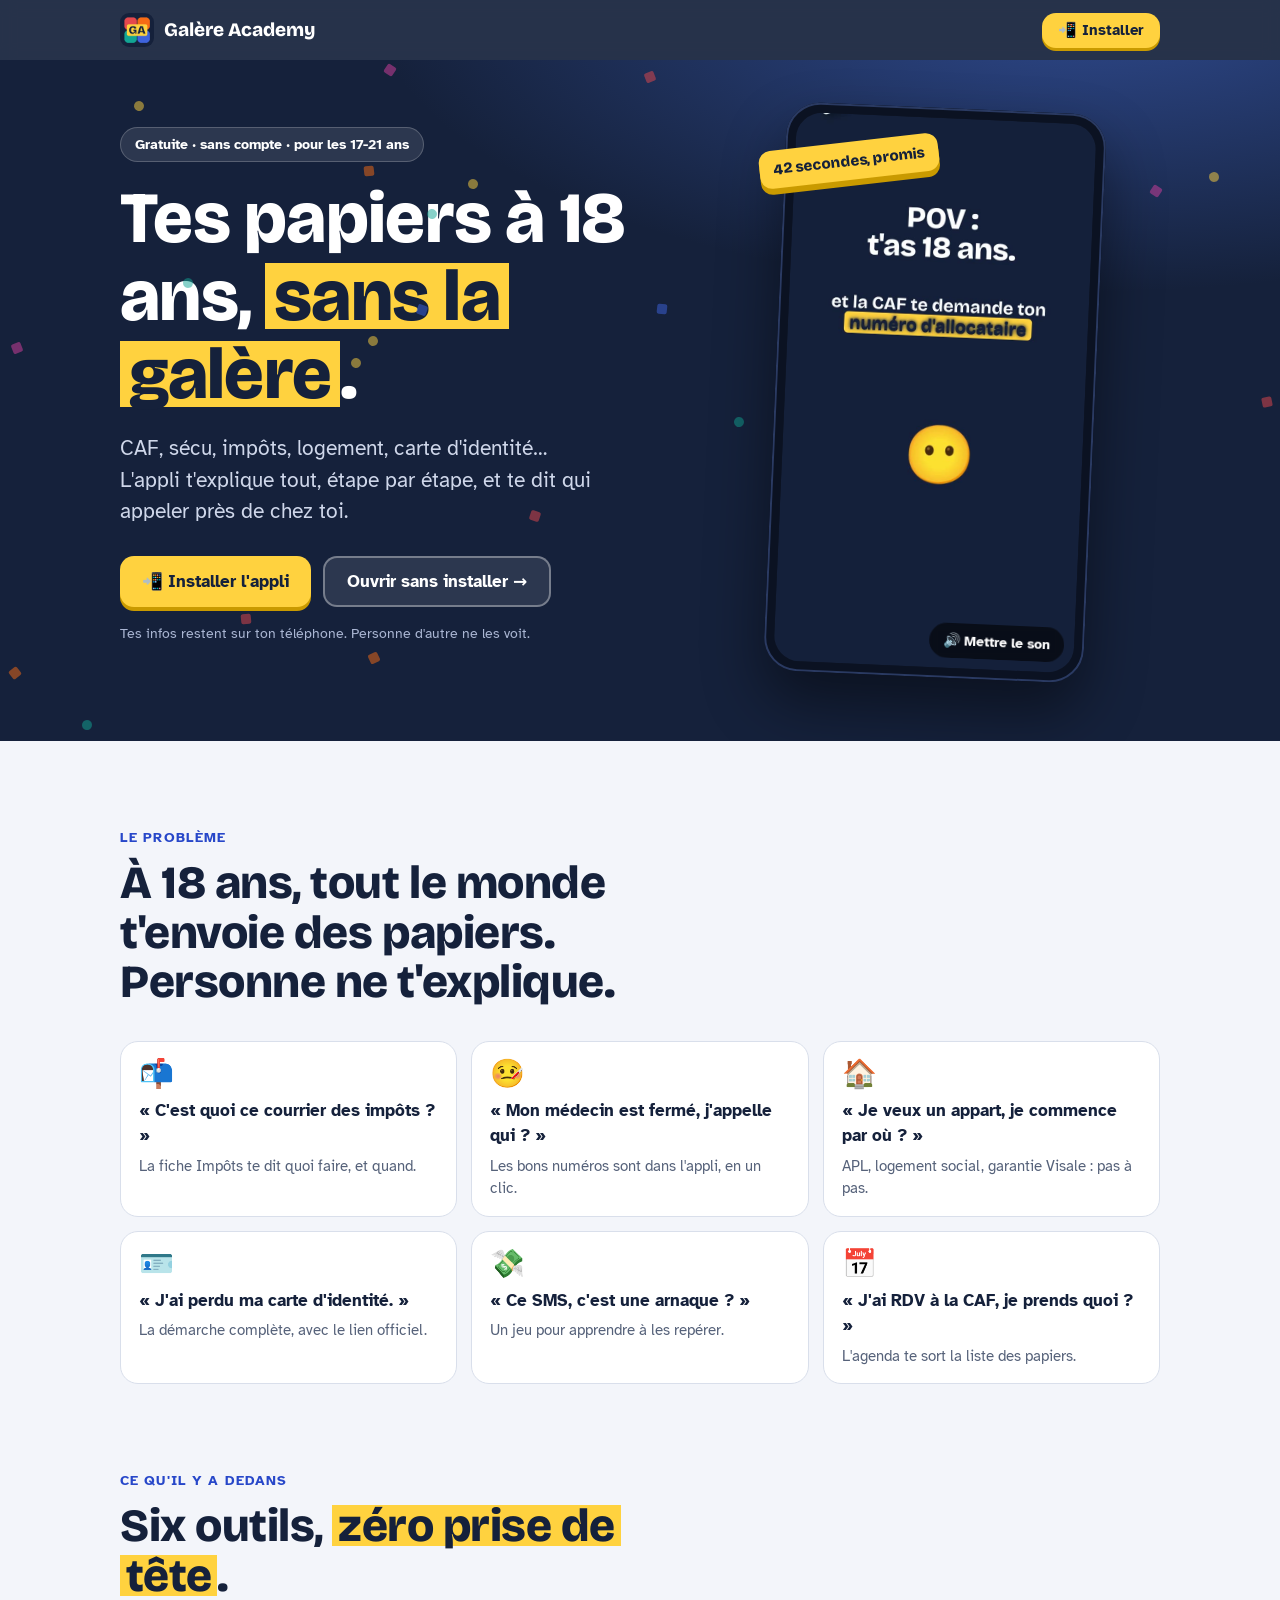
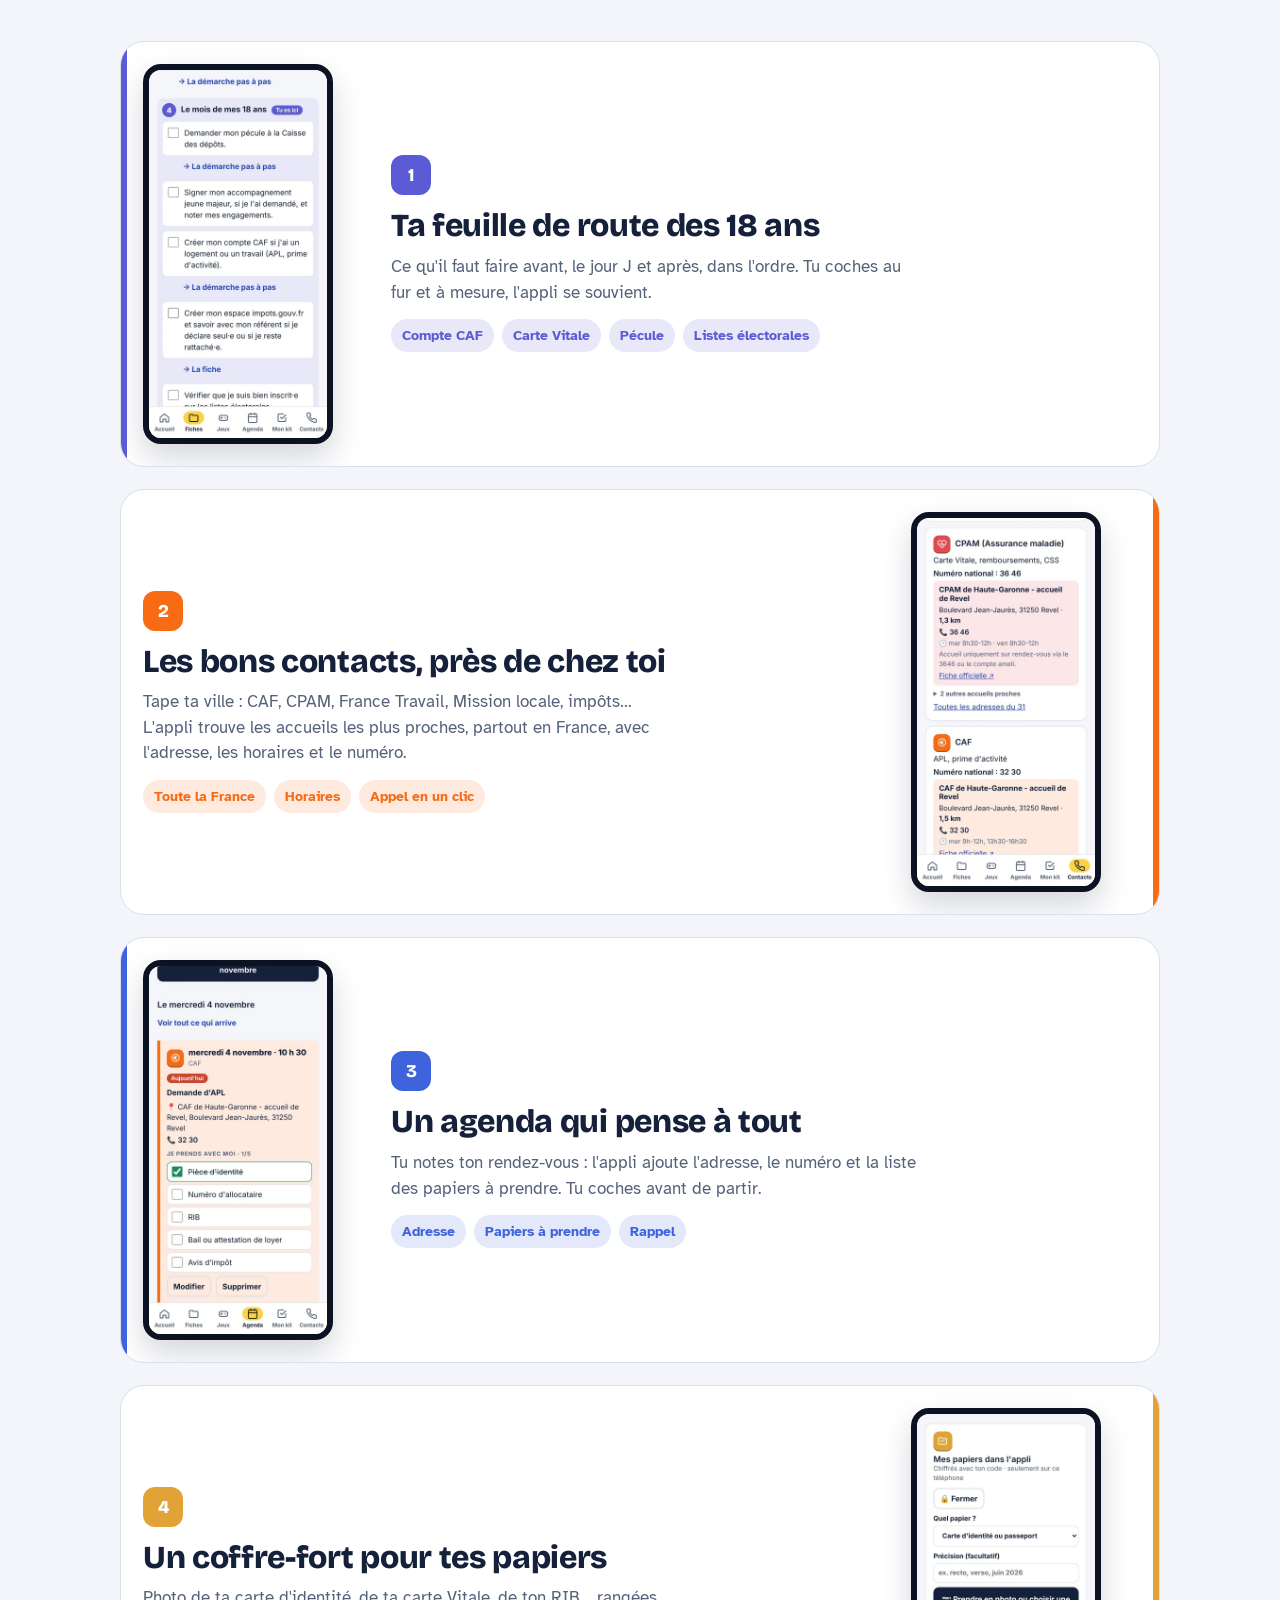
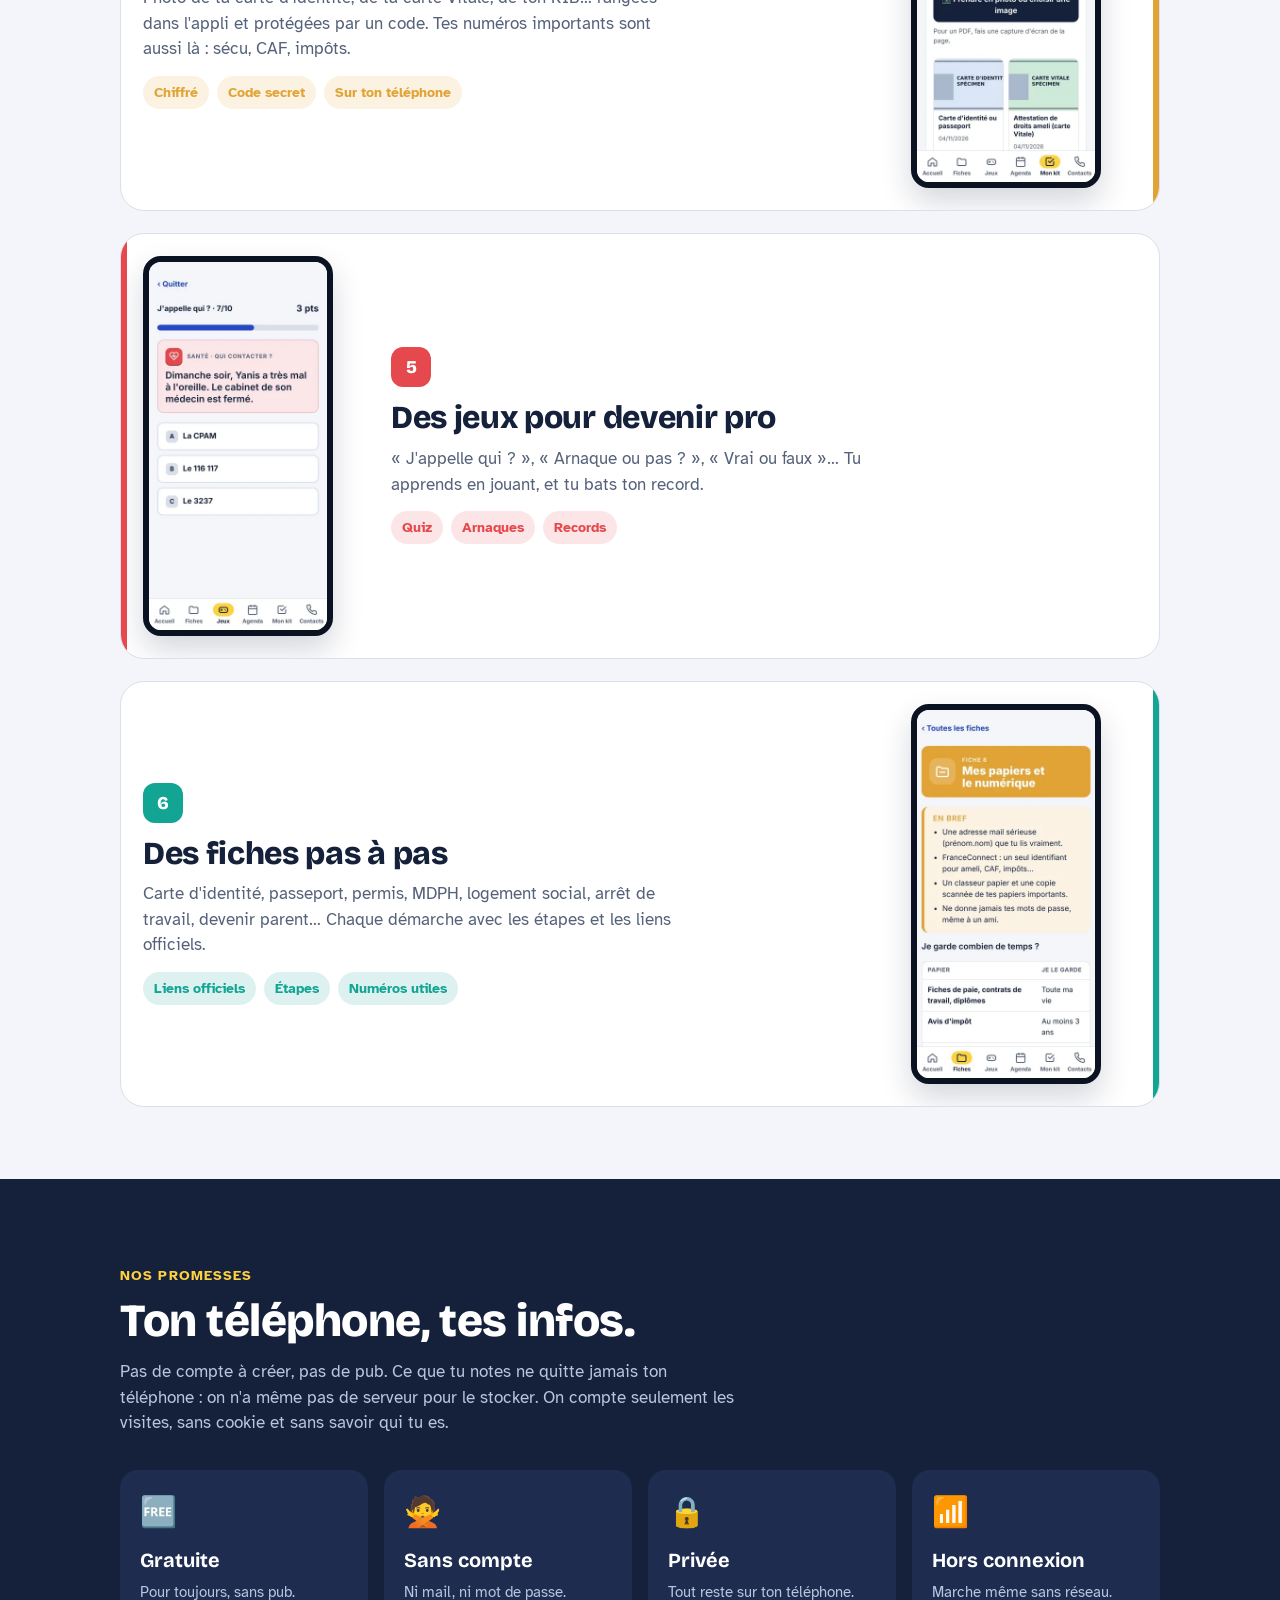
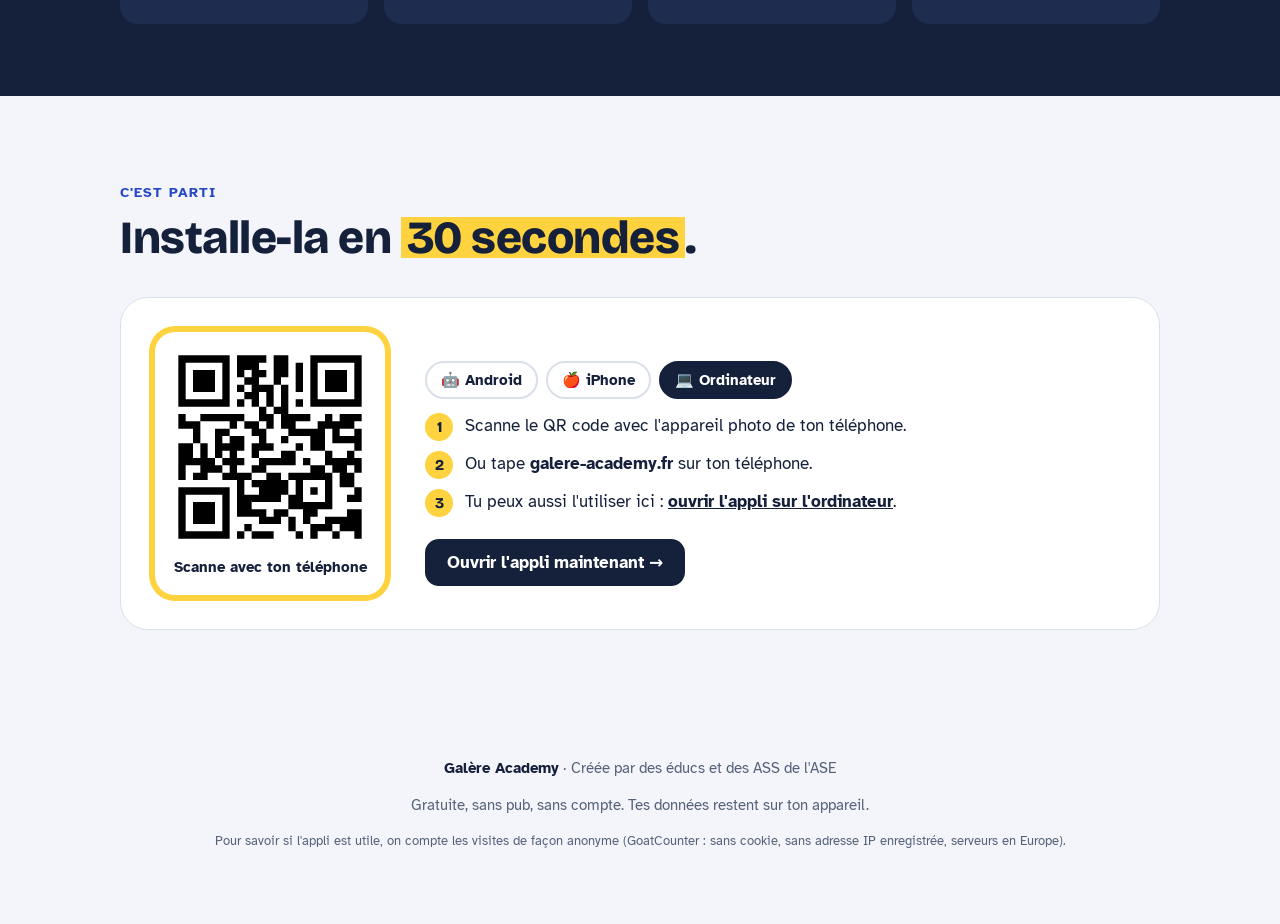
==== commit 0bf5c9e2: "Add files via upload" ====
--- a/index.html
+++ b/index.html
@@ -144,6 +144,7 @@
 }
 @media (max-width:420px){.prom{grid-template-columns:1fr}.cta .btn{width:100%}}
 </style>
+<script>/* compteur de visites anonyme, sans cookie (GoatCounter) */(function(){if(location.hostname!=="galere-academy.fr")return;window.gcQ=window.gcQ||[];var s=document.createElement("script");s.async=true;s.src="https://gc.zgo.at/count.js";s.setAttribute("data-goatcounter","https://galere-academy.goatcounter.com/count");s.onload=function(){window.gcFlush=function(){var q=window.gcQ;while(q.length){var x=q.shift();try{window.goatcounter.count(x.event?{path:x.path,title:x.path,event:true}:{path:x.path});}catch(e){}}};window.gcFlush();};document.head.appendChild(s);})();</script>
 </head>
 <body>
 
@@ -163,15 +164,15 @@
       <h1>Tes papiers à 18 ans, <span class="mk">sans la galère</span>.</h1>
       <p class="lead">CAF, sécu, impôts, logement, carte d'identité… L'appli t'explique tout, étape par étape, et te dit qui appeler près de chez toi.</p>
       <div class="cta">
-        <a class="btn btn-y" href="#installer">📲 Installer l'appli</a>
-        <a class="btn btn-w" href="app/">Ouvrir sans installer →</a>
+        <a class="btn btn-y" href="#installer" data-goatcounter-click="clic-installer-haut">📲 Installer l'appli</a>
+        <a class="btn btn-w" href="app/" data-goatcounter-click="clic-ouvrir-sans-installer">Ouvrir sans installer →</a>
       </div>
       <p class="mini">Tes infos restent sur ton téléphone. Personne d'autre ne les voit.</p>
     </div>
     <div class="phone">
       <span class="sticker">42 secondes, promis</span>
       <video id="pub" src="media/pub.mp4" poster="media/pub.jpg" autoplay muted loop playsinline preload="metadata"></video>
-      <button class="sound" id="snd" type="button">🔊 Mettre le son</button>
+      <button class="sound" id="snd" type="button" data-goatcounter-click="video-son">🔊 Mettre le son</button>
     </div>
   </div>
 </div>
@@ -240,7 +241,7 @@
   <div class="wrap">
     <p class="kicker rv">Nos promesses</p>
     <h2 class="rv">Ton téléphone, tes infos.</h2>
-    <p class="sub rv">Pas de compte à créer, pas de pub, pas de données envoyées. On n'a même pas de serveur pour les stocker.</p>
+    <p class="sub rv">Pas de compte à créer, pas de pub. Ce que tu notes ne quitte jamais ton téléphone : on n'a même pas de serveur pour le stocker. On compte seulement les visites, sans cookie et sans savoir qui tu es.</p>
     <div class="prom">
       <div class="pr rv"><div class="e">🆓</div><b>Gratuite</b><span>Pour toujours, sans pub.</span></div>
       <div class="pr rv"><div class="e">🙅</div><b>Sans compte</b><span>Ni mail, ni mot de passe.</span></div>
@@ -258,7 +259,7 @@
       <div class="qr"><img src="media/qr.svg" alt="QR code vers galere-academy.fr"><p>Scanne avec ton téléphone</p></div>
       <div>
         <div id="bipzone" hidden>
-          <button class="btn btn-y" id="bip" type="button">📲 Installer Galère Academy</button>
+          <button class="btn btn-y" id="bip" type="button" data-goatcounter-click="clic-installer-bouton">📲 Installer Galère Academy</button>
           <p class="mini" style="color:var(--muted)">Un clic, et l'icône arrive sur ton écran d'accueil.</p>
         </div>
         <div id="done" class="okmsg" hidden>✅ C'est installé ! Cherche l'icône « Galère Academy » sur ton écran d'accueil.</div>
@@ -294,6 +295,7 @@
   <div class="wrap">
     <p><b>Galère Academy</b> · Créée par des éducs et des ASS de l'ASE</p>
     <p>Gratuite, sans pub, sans compte. Tes données restent sur ton appareil.</p>
+    <p style="font-size:13px">Pour savoir si l'appli est utile, on compte les visites de façon anonyme (GoatCounter : sans cookie, sans adresse IP enregistrée, serveurs en Europe).</p>
   </div>
 </footer>
 
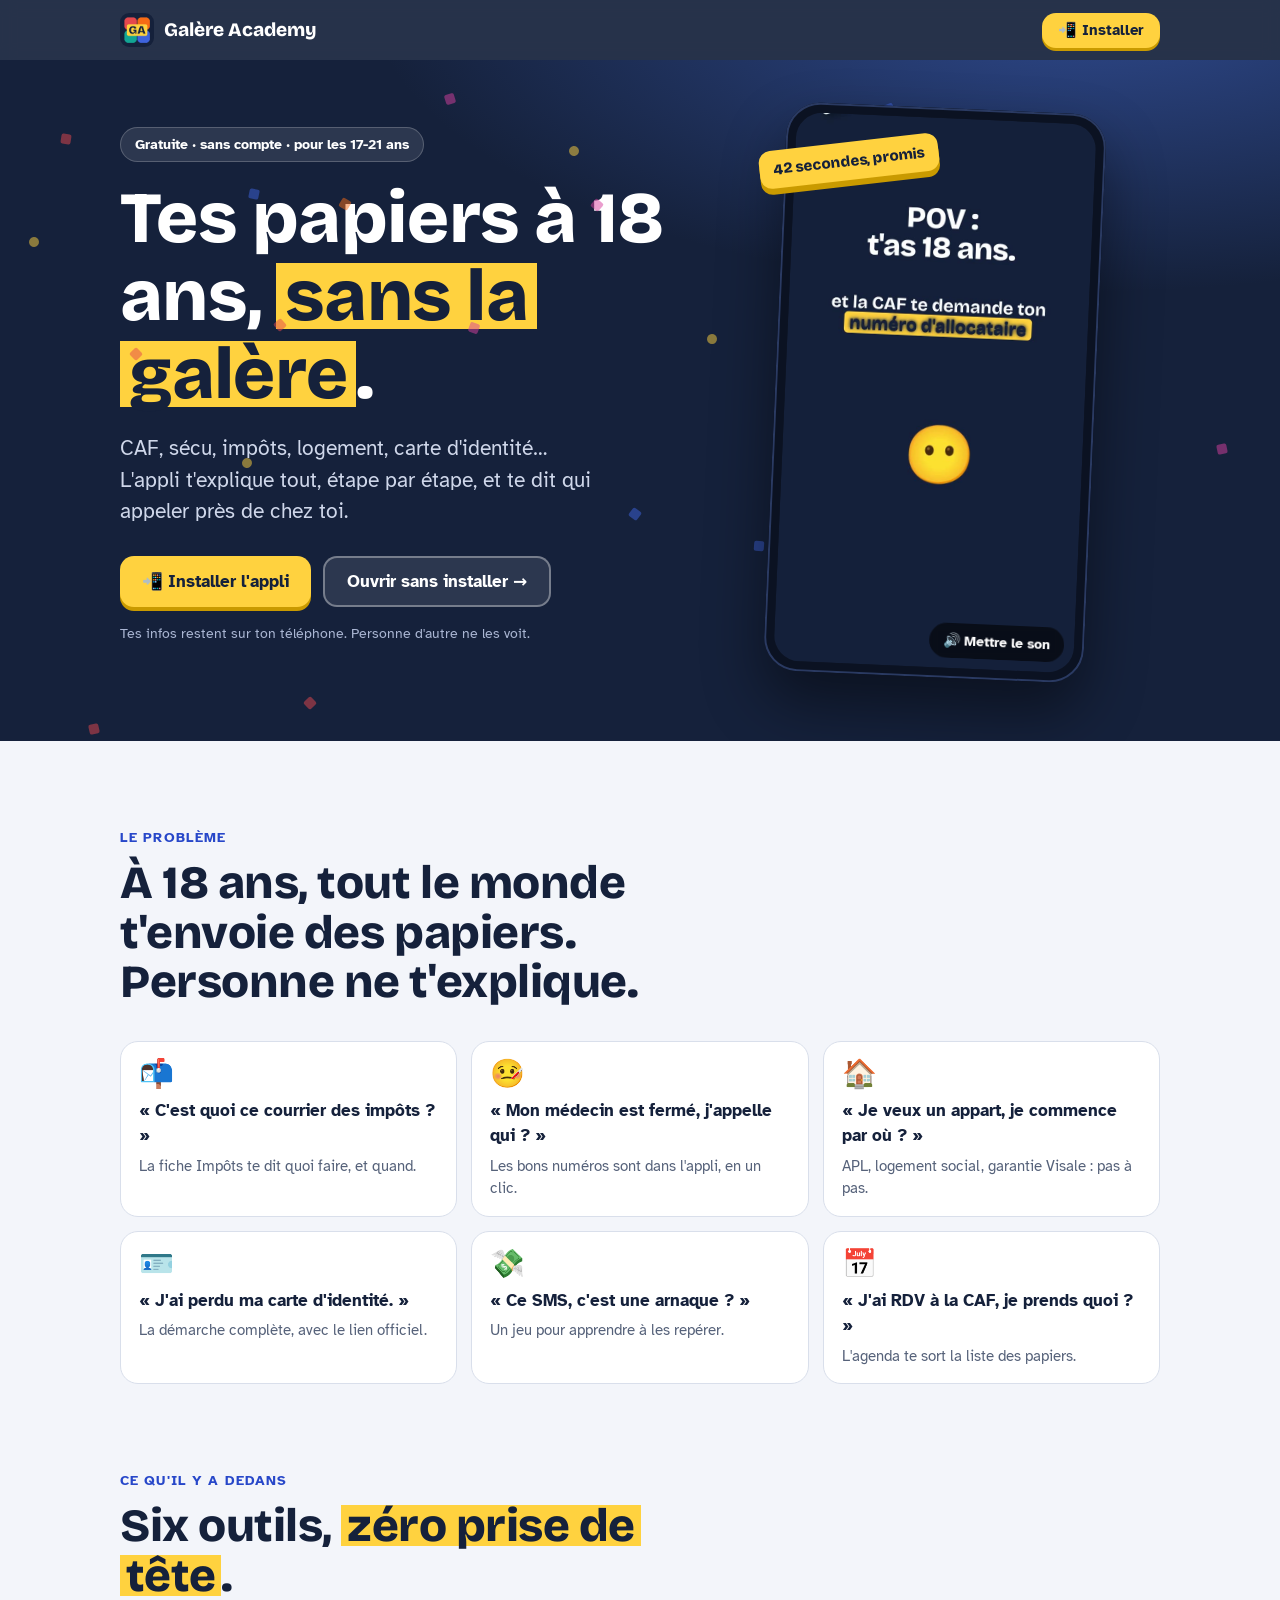
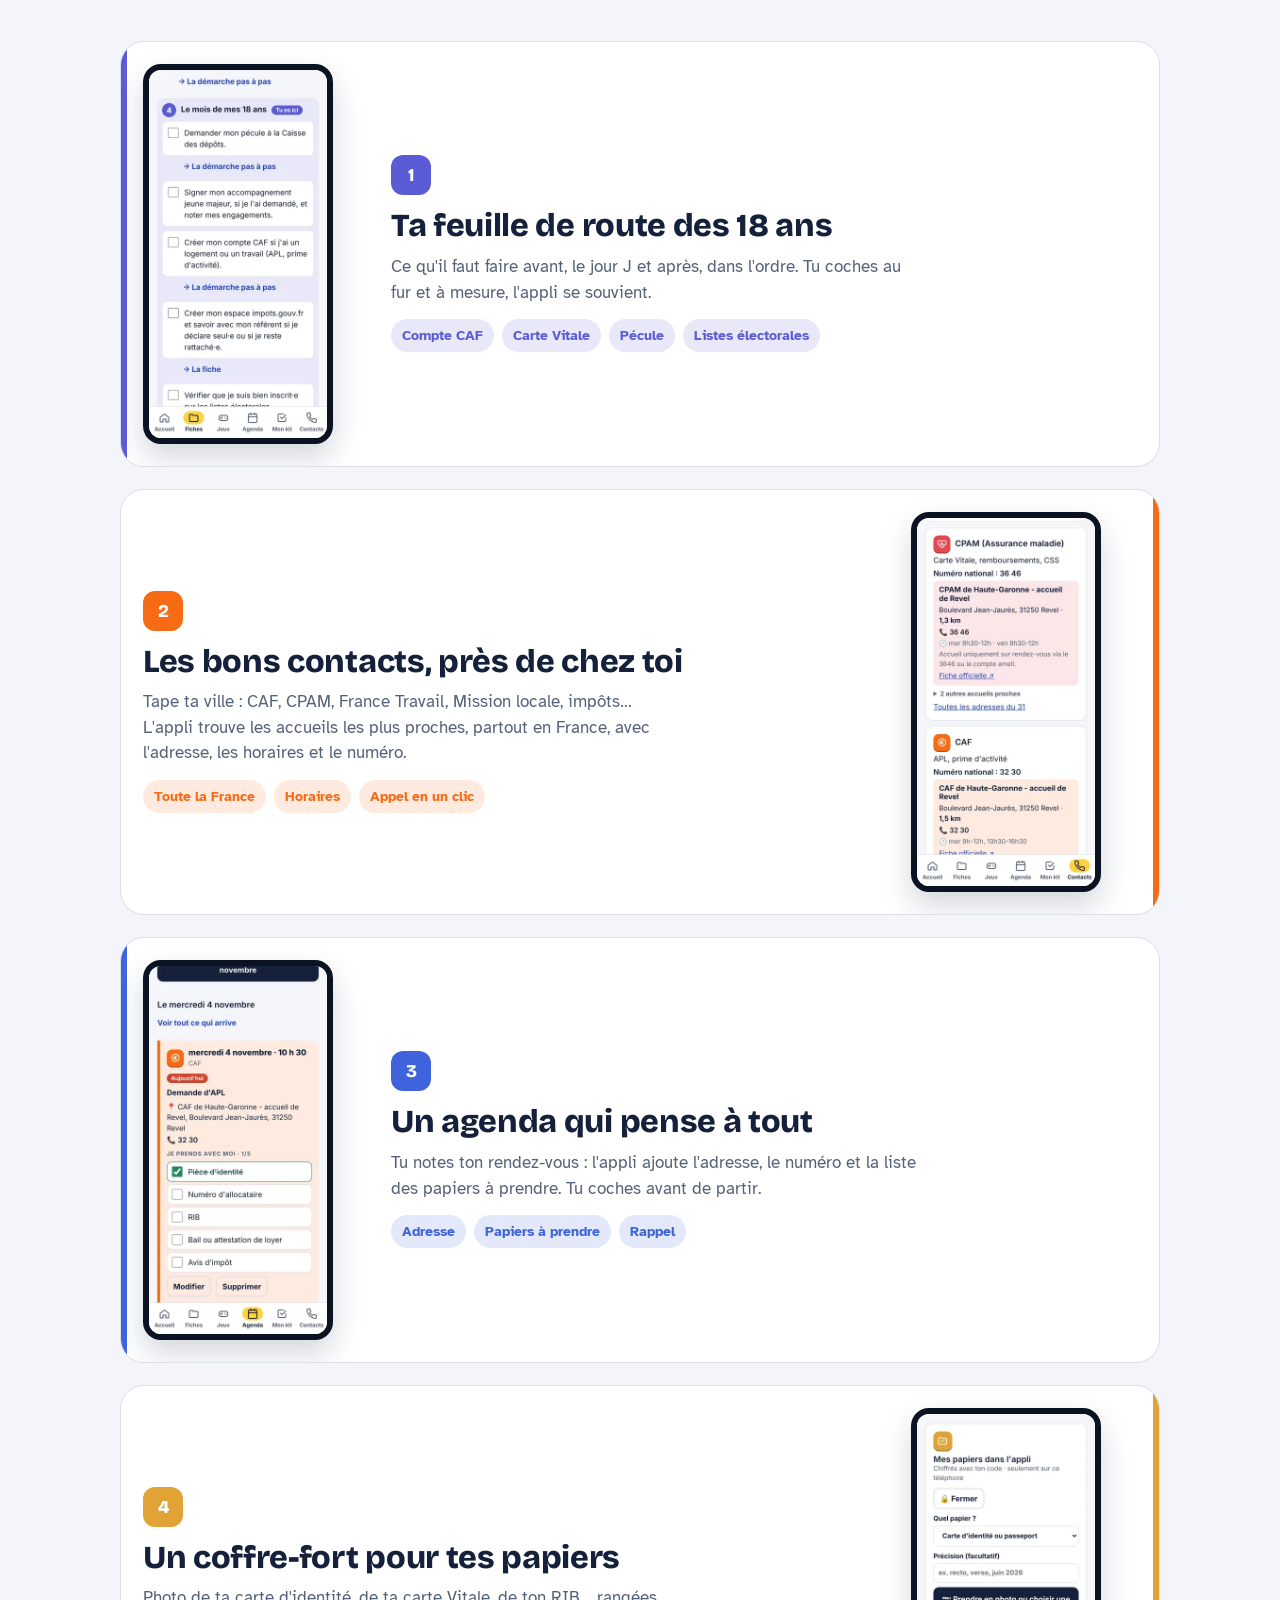
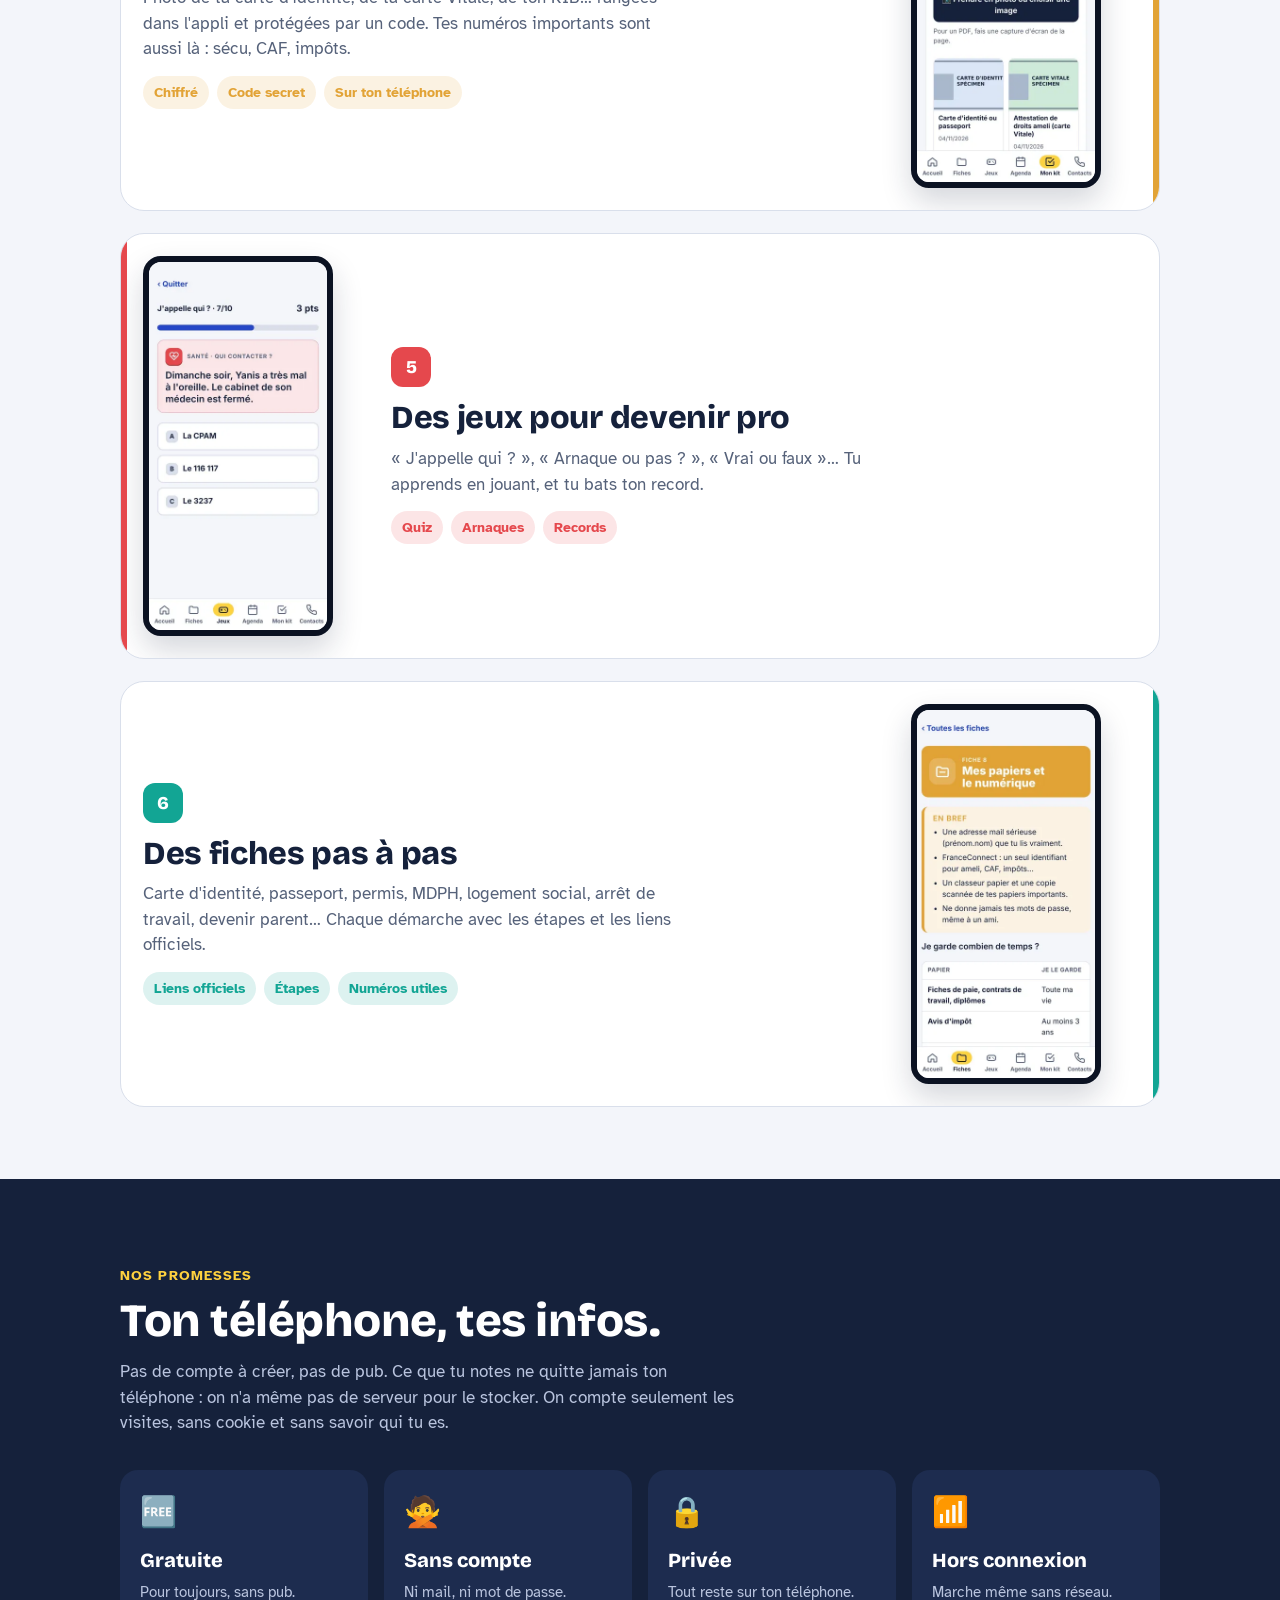
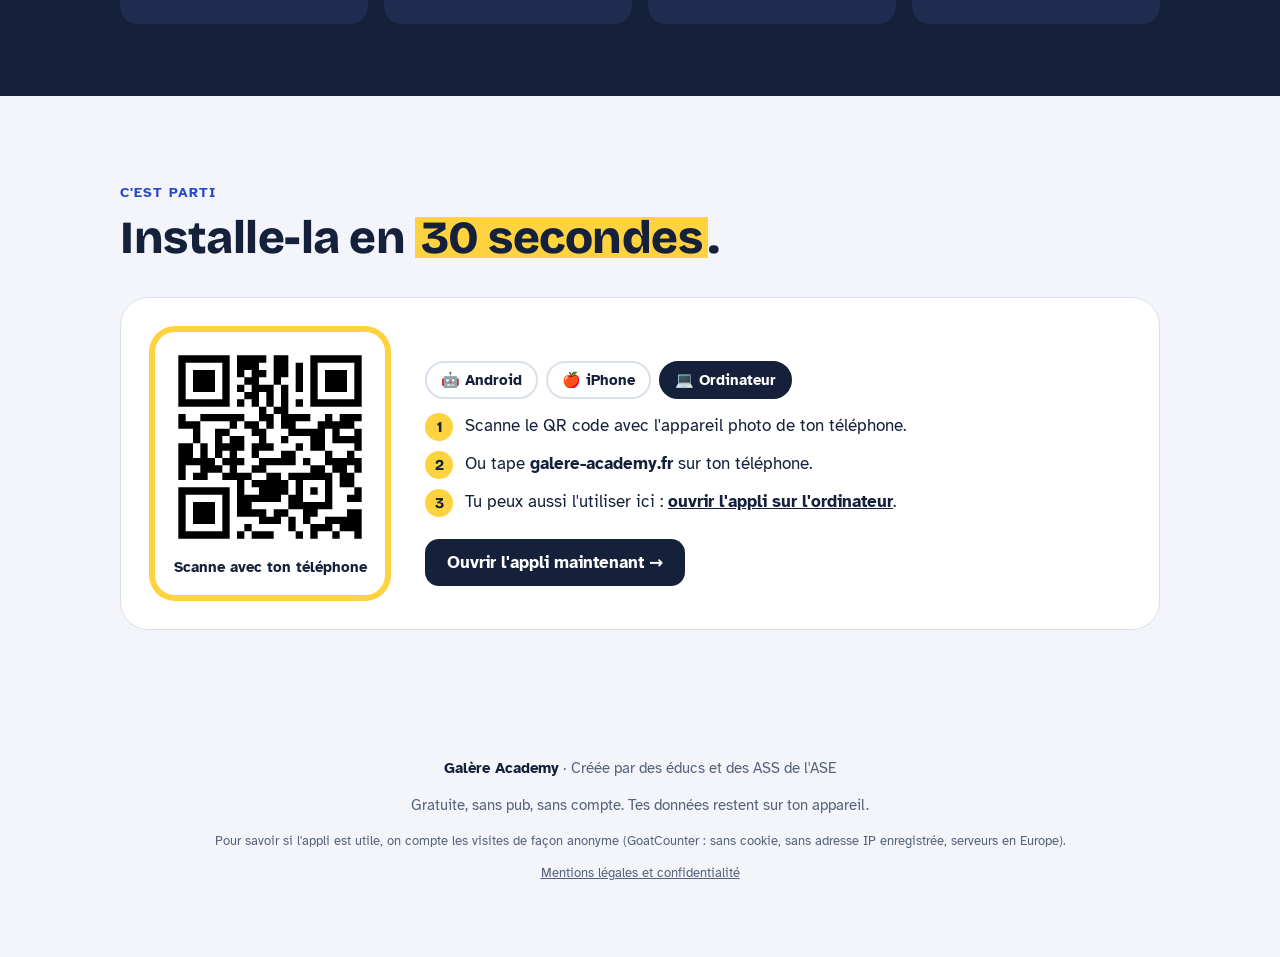
==== commit 5fb69333: "Add files via upload" ====
--- a/index.html
+++ b/index.html
@@ -16,9 +16,7 @@
 <meta property="og:title" content="Galère Academy">
 <meta property="og:description" content="Les papiers à 18 ans, sans la galère. Gratuit, sans compte.">
 <meta property="og:image" content="https://galere-academy.fr/media/pub.jpg">
-<link rel="preconnect" href="https://fonts.googleapis.com">
-<link rel="preconnect" href="https://fonts.gstatic.com" crossorigin>
-<link rel="stylesheet" href="https://fonts.googleapis.com/css2?family=Bricolage+Grotesque:opsz,wght@12..96,600;12..96,800&family=Atkinson+Hyperlegible:wght@400;700&display=swap">
+<link rel="stylesheet" href="fonts/fonts.css">
 <style>
 :root{
   --navy:#15213b; --navy2:#1d2c4f; --bg:#f3f5fa; --surface:#fff; --ink:#15213b; --muted:#56627a; --line:#d9dfeb;
@@ -144,7 +142,7 @@
 }
 @media (max-width:420px){.prom{grid-template-columns:1fr}.cta .btn{width:100%}}
 </style>
-<script>/* compteur de visites anonyme, sans cookie (GoatCounter) */(function(){if(location.hostname!=="galere-academy.fr")return;window.gcQ=window.gcQ||[];var s=document.createElement("script");s.async=true;s.src="https://gc.zgo.at/count.js";s.setAttribute("data-goatcounter","https://galere-academy.goatcounter.com/count");s.onload=function(){window.gcFlush=function(){var q=window.gcQ;while(q.length){var x=q.shift();try{window.goatcounter.count(x.event?{path:x.path,title:x.path,event:true}:{path:x.path});}catch(e){}}};window.gcFlush();};document.head.appendChild(s);})();</script>
+<script>/* compteur de visites anonyme, sans cookie (GoatCounter) */(function(){if(location.hostname!=="galere-academy.fr")return;try{if(localStorage.getItem("skipgc")==="t")return;}catch(e){}window.gcQ=window.gcQ||[];var s=document.createElement("script");s.async=true;s.src="https://gc.zgo.at/count.js";s.setAttribute("data-goatcounter","https://galere-academy.goatcounter.com/count");s.onload=function(){window.gcFlush=function(){var q=window.gcQ;while(q.length){var x=q.shift();try{window.goatcounter.count(x.event?{path:x.path,title:x.path,event:true}:{path:x.path});}catch(e){}}};window.gcFlush();};document.head.appendChild(s);})();</script>
 </head>
 <body>
 
@@ -296,6 +294,7 @@
     <p><b>Galère Academy</b> · Créée par des éducs et des ASS de l'ASE</p>
     <p>Gratuite, sans pub, sans compte. Tes données restent sur ton appareil.</p>
     <p style="font-size:13px">Pour savoir si l'appli est utile, on compte les visites de façon anonyme (GoatCounter : sans cookie, sans adresse IP enregistrée, serveurs en Europe).</p>
+    <p style="font-size:13px"><a href="mentions-legales.html">Mentions légales et confidentialité</a></p>
   </div>
 </footer>
 
--- a/fonts/fonts.css
+++ b/fonts/fonts.css
@@ -0,0 +1,10 @@
+@font-face{font-family:'Bricolage Grotesque';font-style:normal;font-weight:600;font-display:swap;src:url(bricolage-grotesque-latin-ext-600-normal.woff2) format('woff2');unicode-range:U+0100-02BA,U+02BD-02C5,U+02C7-02CC,U+02CE-02D7,U+02DD-02FF,U+0304,U+0308,U+0329,U+1D00-1DBF,U+1E00-1E9F,U+1EF2-1EFF,U+2020,U+20A0-20AB,U+20AD-20C0,U+2113,U+2C60-2C7F,U+A720-A7FF}
+@font-face{font-family:'Bricolage Grotesque';font-style:normal;font-weight:600;font-display:swap;src:url(bricolage-grotesque-latin-600-normal.woff2) format('woff2');unicode-range:U+0000-00FF,U+0131,U+0152-0153,U+02BB-02BC,U+02C6,U+02DA,U+02DC,U+0304,U+0308,U+0329,U+2000-206F,U+20AC,U+2122,U+2191,U+2193,U+2212,U+2215,U+FEFF,U+FFFD}
+@font-face{font-family:'Bricolage Grotesque';font-style:normal;font-weight:800;font-display:swap;src:url(bricolage-grotesque-latin-ext-800-normal.woff2) format('woff2');unicode-range:U+0100-02BA,U+02BD-02C5,U+02C7-02CC,U+02CE-02D7,U+02DD-02FF,U+0304,U+0308,U+0329,U+1D00-1DBF,U+1E00-1E9F,U+1EF2-1EFF,U+2020,U+20A0-20AB,U+20AD-20C0,U+2113,U+2C60-2C7F,U+A720-A7FF}
+@font-face{font-family:'Bricolage Grotesque';font-style:normal;font-weight:800;font-display:swap;src:url(bricolage-grotesque-latin-800-normal.woff2) format('woff2');unicode-range:U+0000-00FF,U+0131,U+0152-0153,U+02BB-02BC,U+02C6,U+02DA,U+02DC,U+0304,U+0308,U+0329,U+2000-206F,U+20AC,U+2122,U+2191,U+2193,U+2212,U+2215,U+FEFF,U+FFFD}
+@font-face{font-family:'Atkinson Hyperlegible';font-style:normal;font-weight:400;font-display:swap;src:url(atkinson-hyperlegible-latin-ext-400-normal.woff2) format('woff2');unicode-range:U+0100-02BA,U+02BD-02C5,U+02C7-02CC,U+02CE-02D7,U+02DD-02FF,U+0304,U+0308,U+0329,U+1D00-1DBF,U+1E00-1E9F,U+1EF2-1EFF,U+2020,U+20A0-20AB,U+20AD-20C0,U+2113,U+2C60-2C7F,U+A720-A7FF}
+@font-face{font-family:'Atkinson Hyperlegible';font-style:normal;font-weight:400;font-display:swap;src:url(atkinson-hyperlegible-latin-400-normal.woff2) format('woff2');unicode-range:U+0000-00FF,U+0131,U+0152-0153,U+02BB-02BC,U+02C6,U+02DA,U+02DC,U+0304,U+0308,U+0329,U+2000-206F,U+20AC,U+2122,U+2191,U+2193,U+2212,U+2215,U+FEFF,U+FFFD}
+@font-face{font-family:'Atkinson Hyperlegible';font-style:normal;font-weight:700;font-display:swap;src:url(atkinson-hyperlegible-latin-ext-700-normal.woff2) format('woff2');unicode-range:U+0100-02BA,U+02BD-02C5,U+02C7-02CC,U+02CE-02D7,U+02DD-02FF,U+0304,U+0308,U+0329,U+1D00-1DBF,U+1E00-1E9F,U+1EF2-1EFF,U+2020,U+20A0-20AB,U+20AD-20C0,U+2113,U+2C60-2C7F,U+A720-A7FF}
+@font-face{font-family:'Atkinson Hyperlegible';font-style:normal;font-weight:700;font-display:swap;src:url(atkinson-hyperlegible-latin-700-normal.woff2) format('woff2');unicode-range:U+0000-00FF,U+0131,U+0152-0153,U+02BB-02BC,U+02C6,U+02DA,U+02DC,U+0304,U+0308,U+0329,U+2000-206F,U+20AC,U+2122,U+2191,U+2193,U+2212,U+2215,U+FEFF,U+FFFD}
+@font-face{font-family:'Atkinson Hyperlegible';font-style:italic;font-weight:400;font-display:swap;src:url(atkinson-hyperlegible-latin-ext-400-italic.woff2) format('woff2');unicode-range:U+0100-02BA,U+02BD-02C5,U+02C7-02CC,U+02CE-02D7,U+02DD-02FF,U+0304,U+0308,U+0329,U+1D00-1DBF,U+1E00-1E9F,U+1EF2-1EFF,U+2020,U+20A0-20AB,U+20AD-20C0,U+2113,U+2C60-2C7F,U+A720-A7FF}
+@font-face{font-family:'Atkinson Hyperlegible';font-style:italic;font-weight:400;font-display:swap;src:url(atkinson-hyperlegible-latin-400-italic.woff2) format('woff2');unicode-range:U+0000-00FF,U+0131,U+0152-0153,U+02BB-02BC,U+02C6,U+02DA,U+02DC,U+0304,U+0308,U+0329,U+2000-206F,U+20AC,U+2122,U+2191,U+2193,U+2212,U+2215,U+FEFF,U+FFFD}
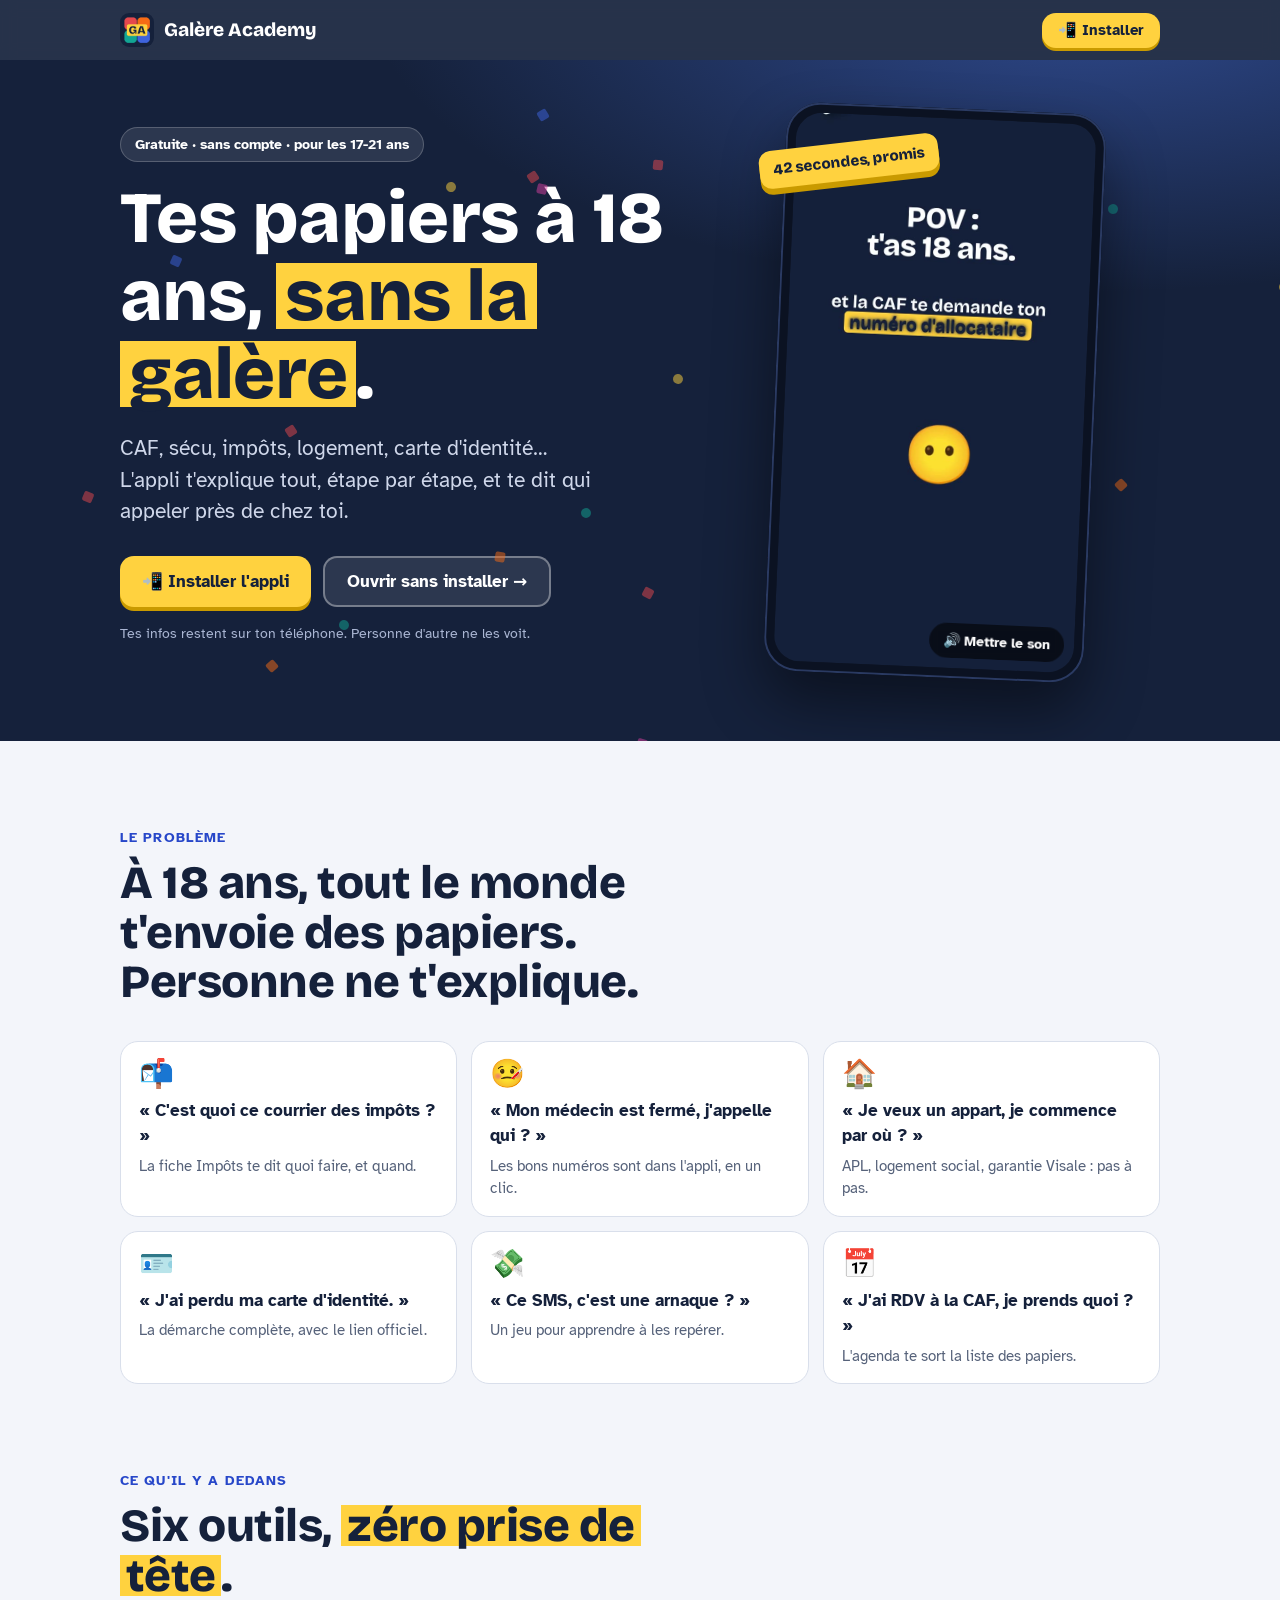
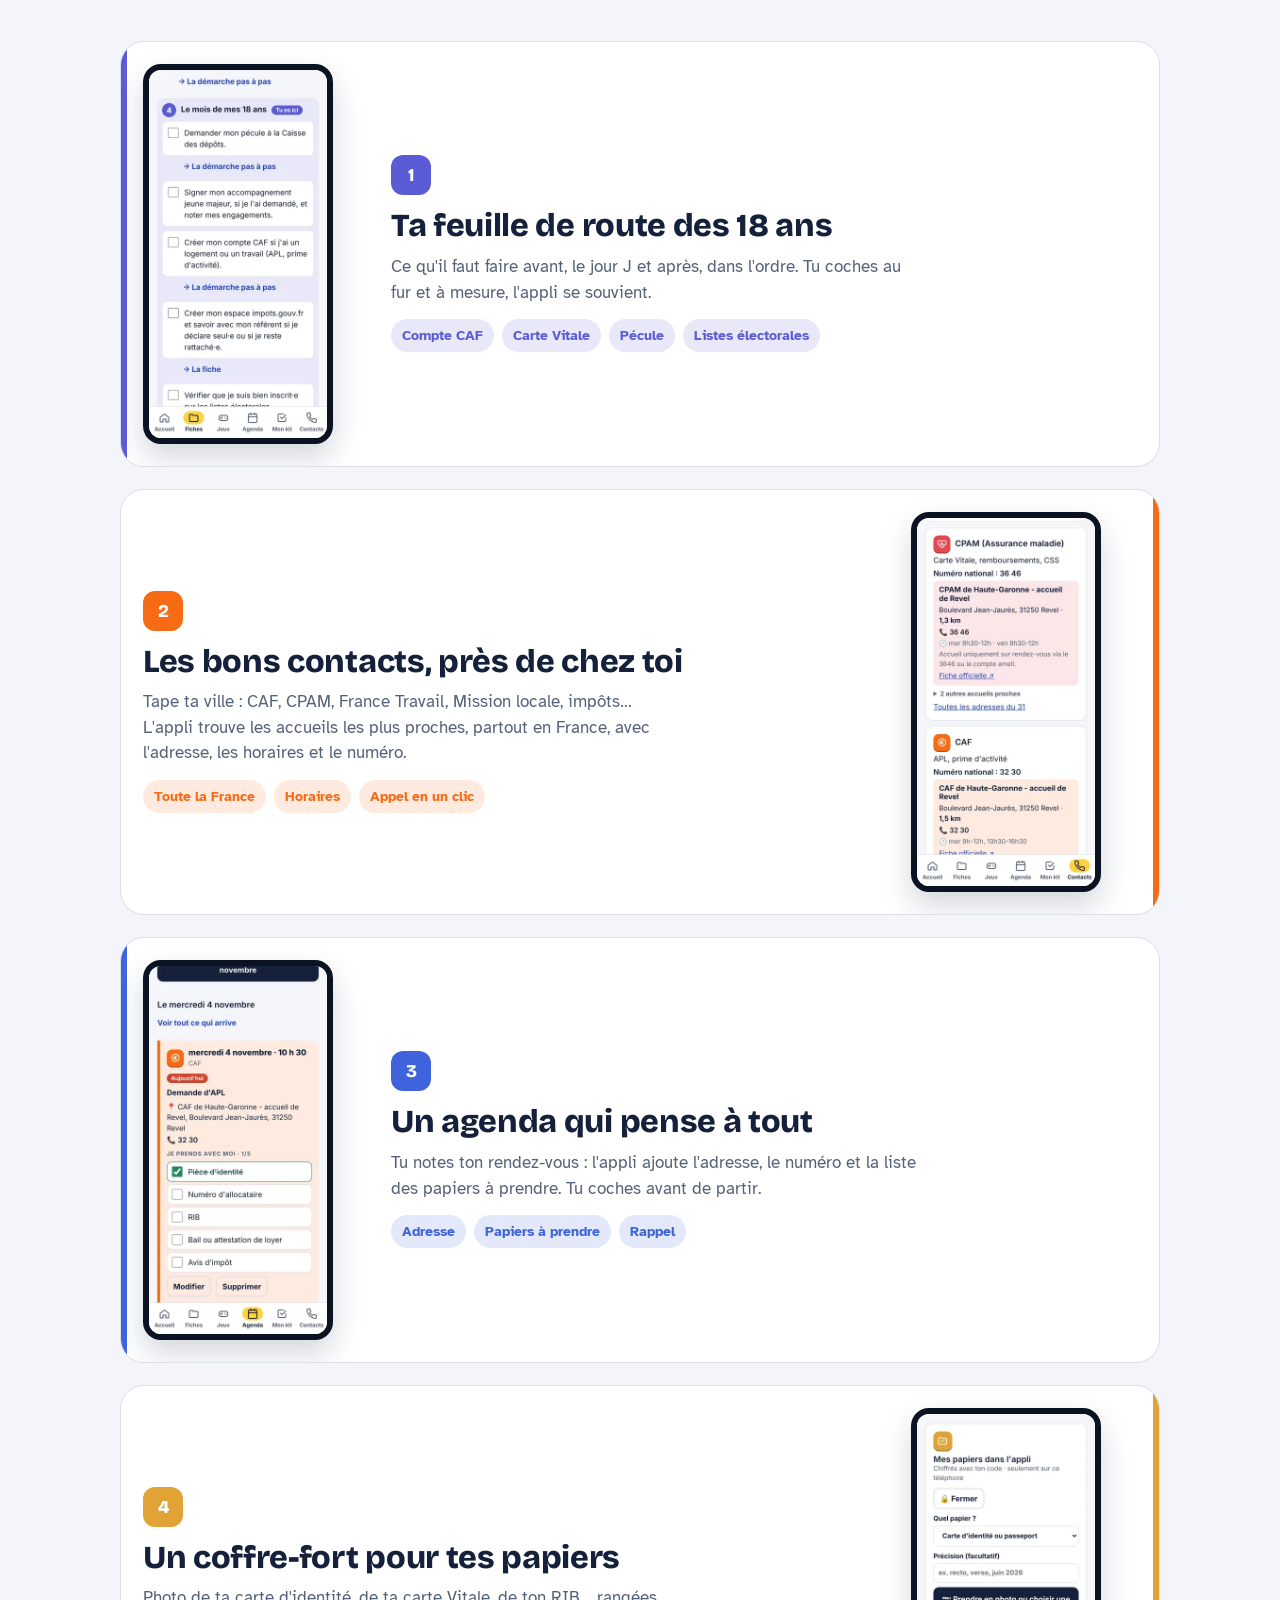
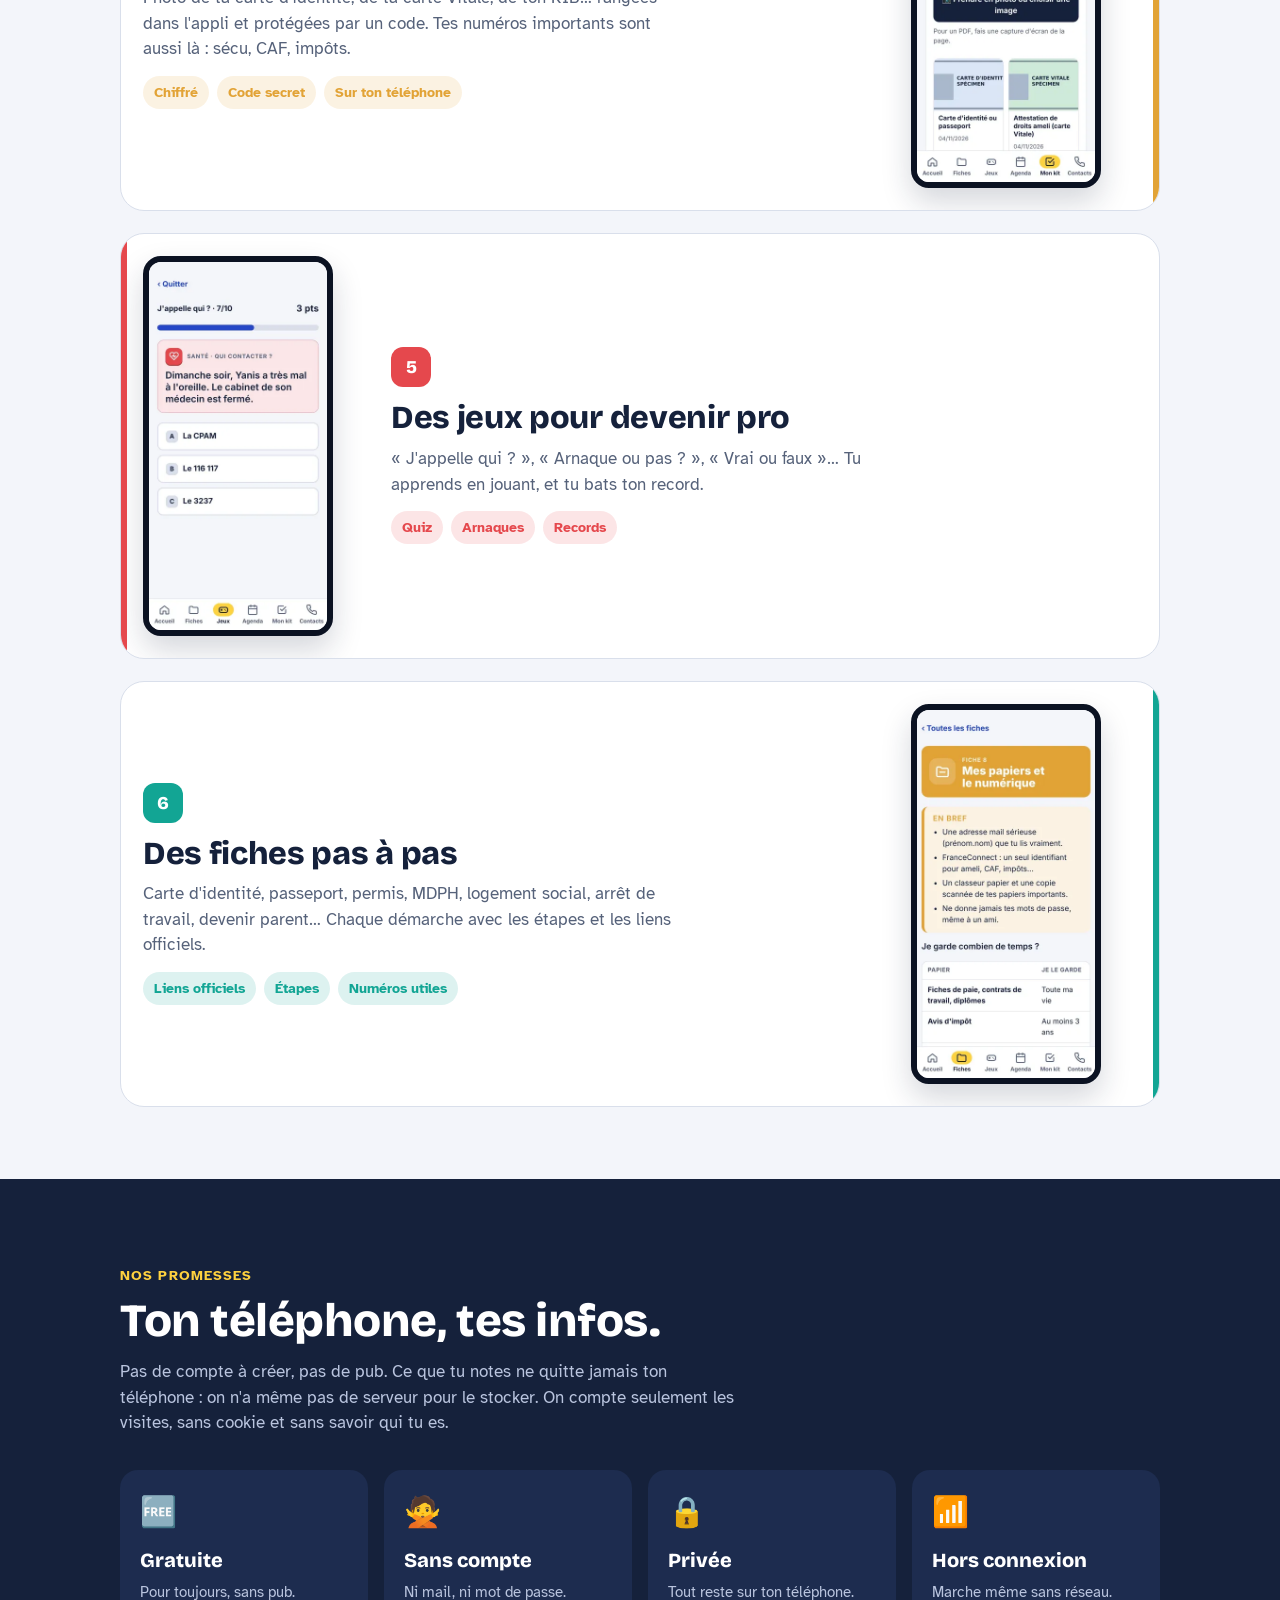
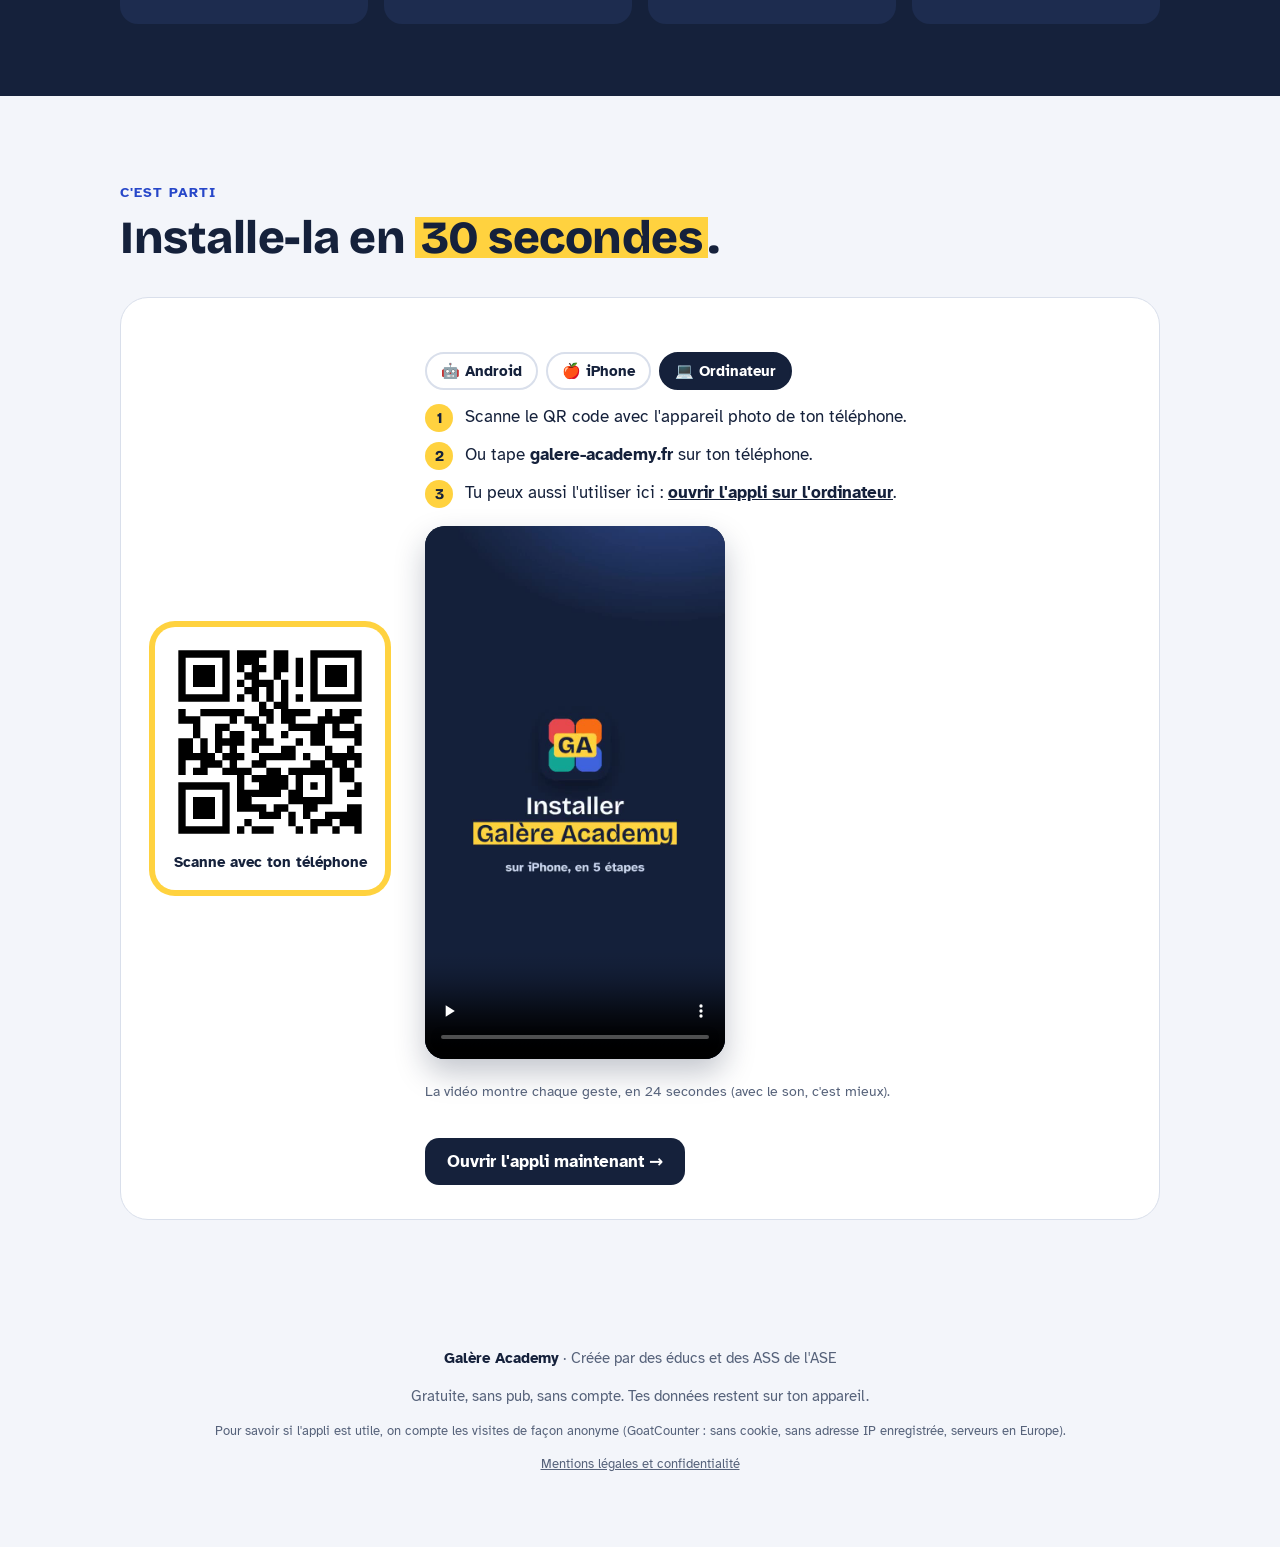
==== commit 581031c5: "Add files via upload" ====
--- a/index.html
+++ b/index.html
@@ -118,6 +118,8 @@
 ol.steps{margin:0;padding:0;list-style:none;counter-reset:s}
 ol.steps li{counter-increment:s;display:flex;gap:12px;align-items:flex-start;margin:10px 0}
 ol.steps li::before{content:counter(s);flex:none;width:28px;height:28px;border-radius:50%;background:var(--marker);color:#15213b;font:800 15px/28px var(--display);text-align:center}
+.ivid{margin-top:18px;display:flex;flex-direction:column;gap:6px;align-items:flex-start}
+.ivid video{width:100%;max-width:300px;border-radius:20px;background:#15213b;box-shadow:0 14px 30px rgba(21,33,59,.25)}
 .okmsg{background:#e2f4ea;color:#14633f;border-radius:14px;padding:12px 16px;font-weight:700;margin-top:14px}
 footer{padding:40px 0 60px;color:var(--muted);font-size:15px;text-align:center}
 footer b{color:var(--ink)}
@@ -283,6 +285,10 @@
           <li><span>Ou tape <b>galere-academy.fr</b> sur ton téléphone.</span></li>
           <li><span>Tu peux aussi l'utiliser ici : <a href="app/"><b>ouvrir l'appli sur l'ordinateur</b></a>.</span></li>
         </ol>
+        <div class="ivid" id="ivid">
+          <video id="ivideo" src="media/install-ios.mp4" poster="media/install-ios.jpg" controls playsinline preload="none"></video>
+          <p class="mini" style="color:var(--muted)">La vidéo montre chaque geste, en 24 secondes (avec le son, c'est mieux).</p>
+        </div>
         <div class="cta" style="margin-top:22px"><a class="btn btn-n" href="app/">Ouvrir l'appli maintenant →</a></div>
       </div>
     </div>
@@ -305,7 +311,7 @@
   s.onclick = function(){ v.muted = !v.muted; if(!v.muted){ v.currentTime = 0; v.play(); } s.textContent = v.muted ? "🔊 Mettre le son" : "🔇 Couper le son"; };
   // onglets selon l'appareil
   var ua = navigator.userAgent, isIOS = /iPhone|iPad|iPod/.test(ua) || (navigator.platform === "MacIntel" && navigator.maxTouchPoints > 1), isAnd = /Android/.test(ua);
-  function show(t){ document.querySelectorAll(".tabs button").forEach(function(b){ b.setAttribute("aria-selected", b.dataset.t === t); }); document.querySelectorAll("ol.steps").forEach(function(o){ o.hidden = o.dataset.p !== t; }); }
+  function show(t){ document.querySelectorAll(".tabs button").forEach(function(b){ b.setAttribute("aria-selected", b.dataset.t === t); }); document.querySelectorAll("ol.steps").forEach(function(o){ o.hidden = o.dataset.p !== t; }); var iv = document.getElementById("ivideo"), w = document.getElementById("ivid"); if(iv){ var os = t === "android" ? "android" : "ios"; if(iv.dataset.os !== os){ iv.dataset.os = os; iv.src = "media/install-" + os + ".mp4"; iv.poster = "media/install-" + os + ".jpg"; } } }
   document.querySelectorAll(".tabs button").forEach(function(b){ b.onclick = function(){ show(b.dataset.t); }; });
   show(isIOS ? "iphone" : isAnd ? "android" : "pc");
   // bouton d'installation (Android, Chrome, Edge)
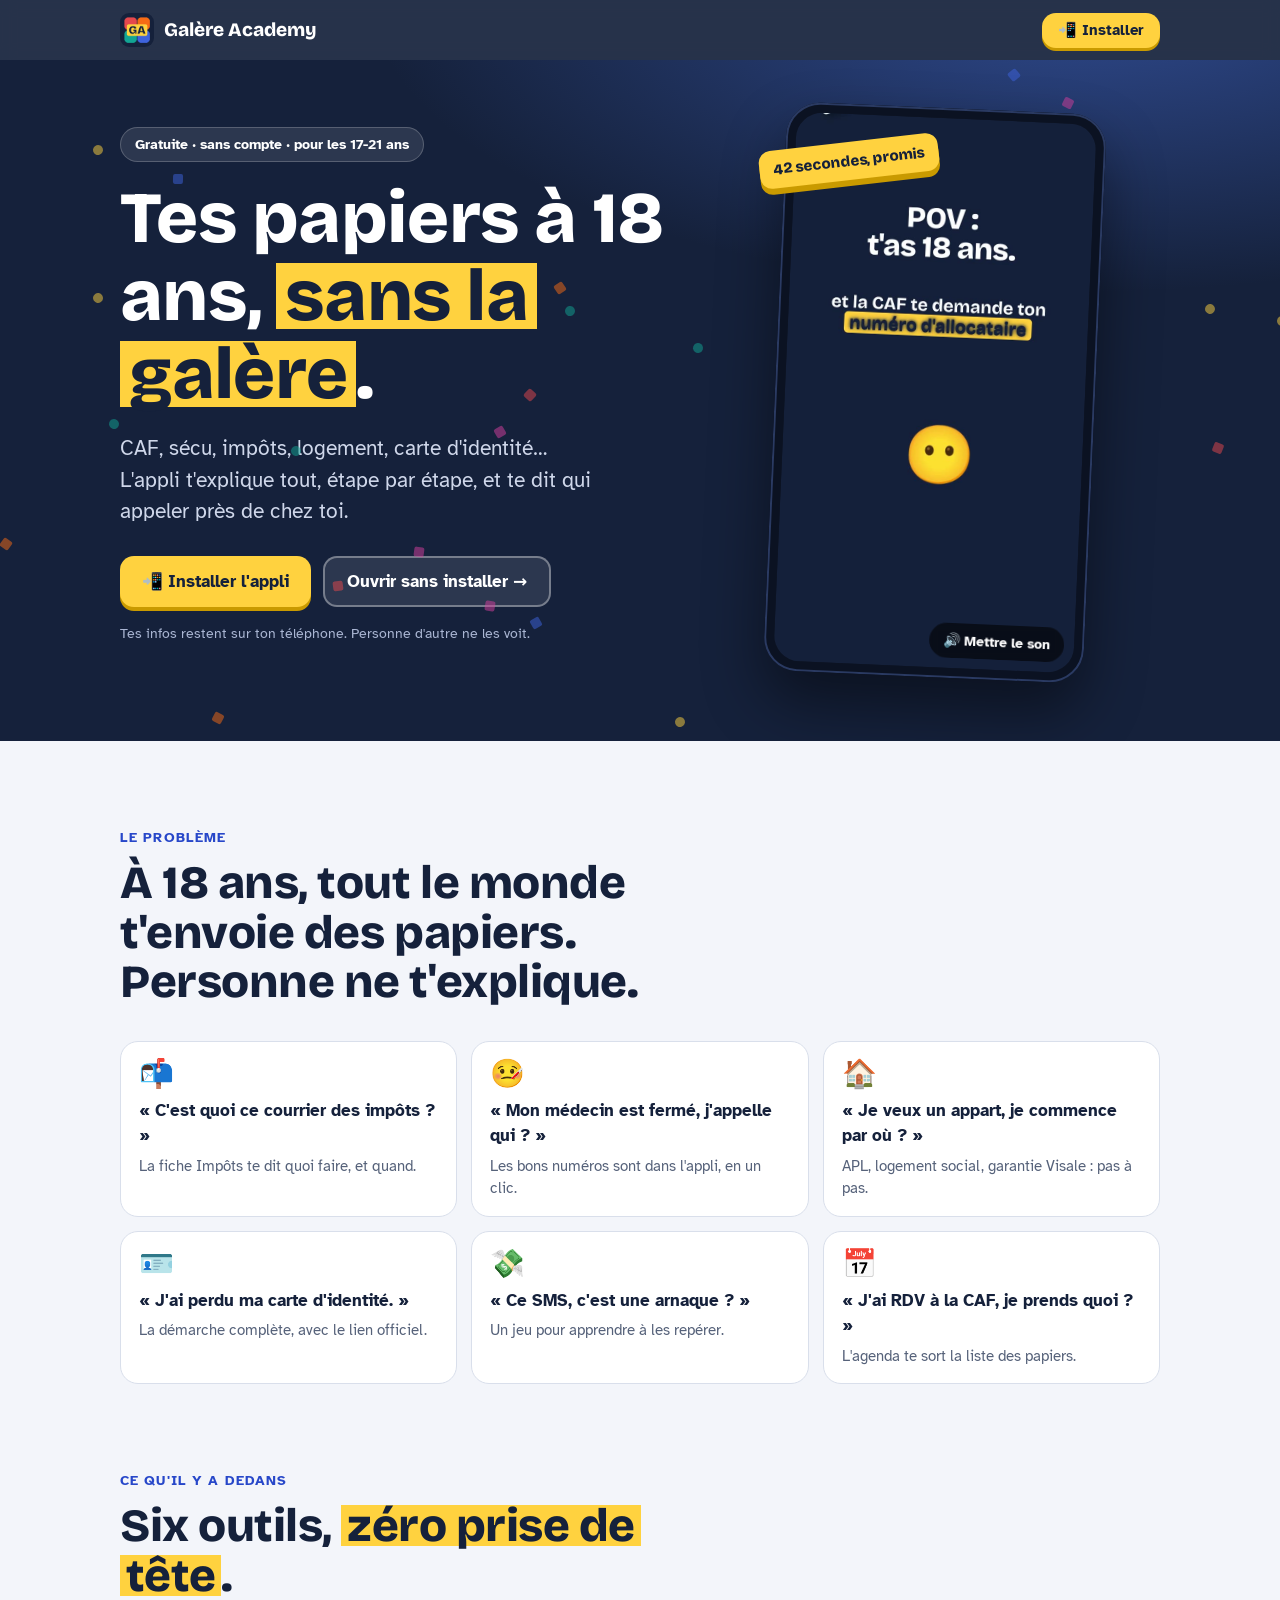
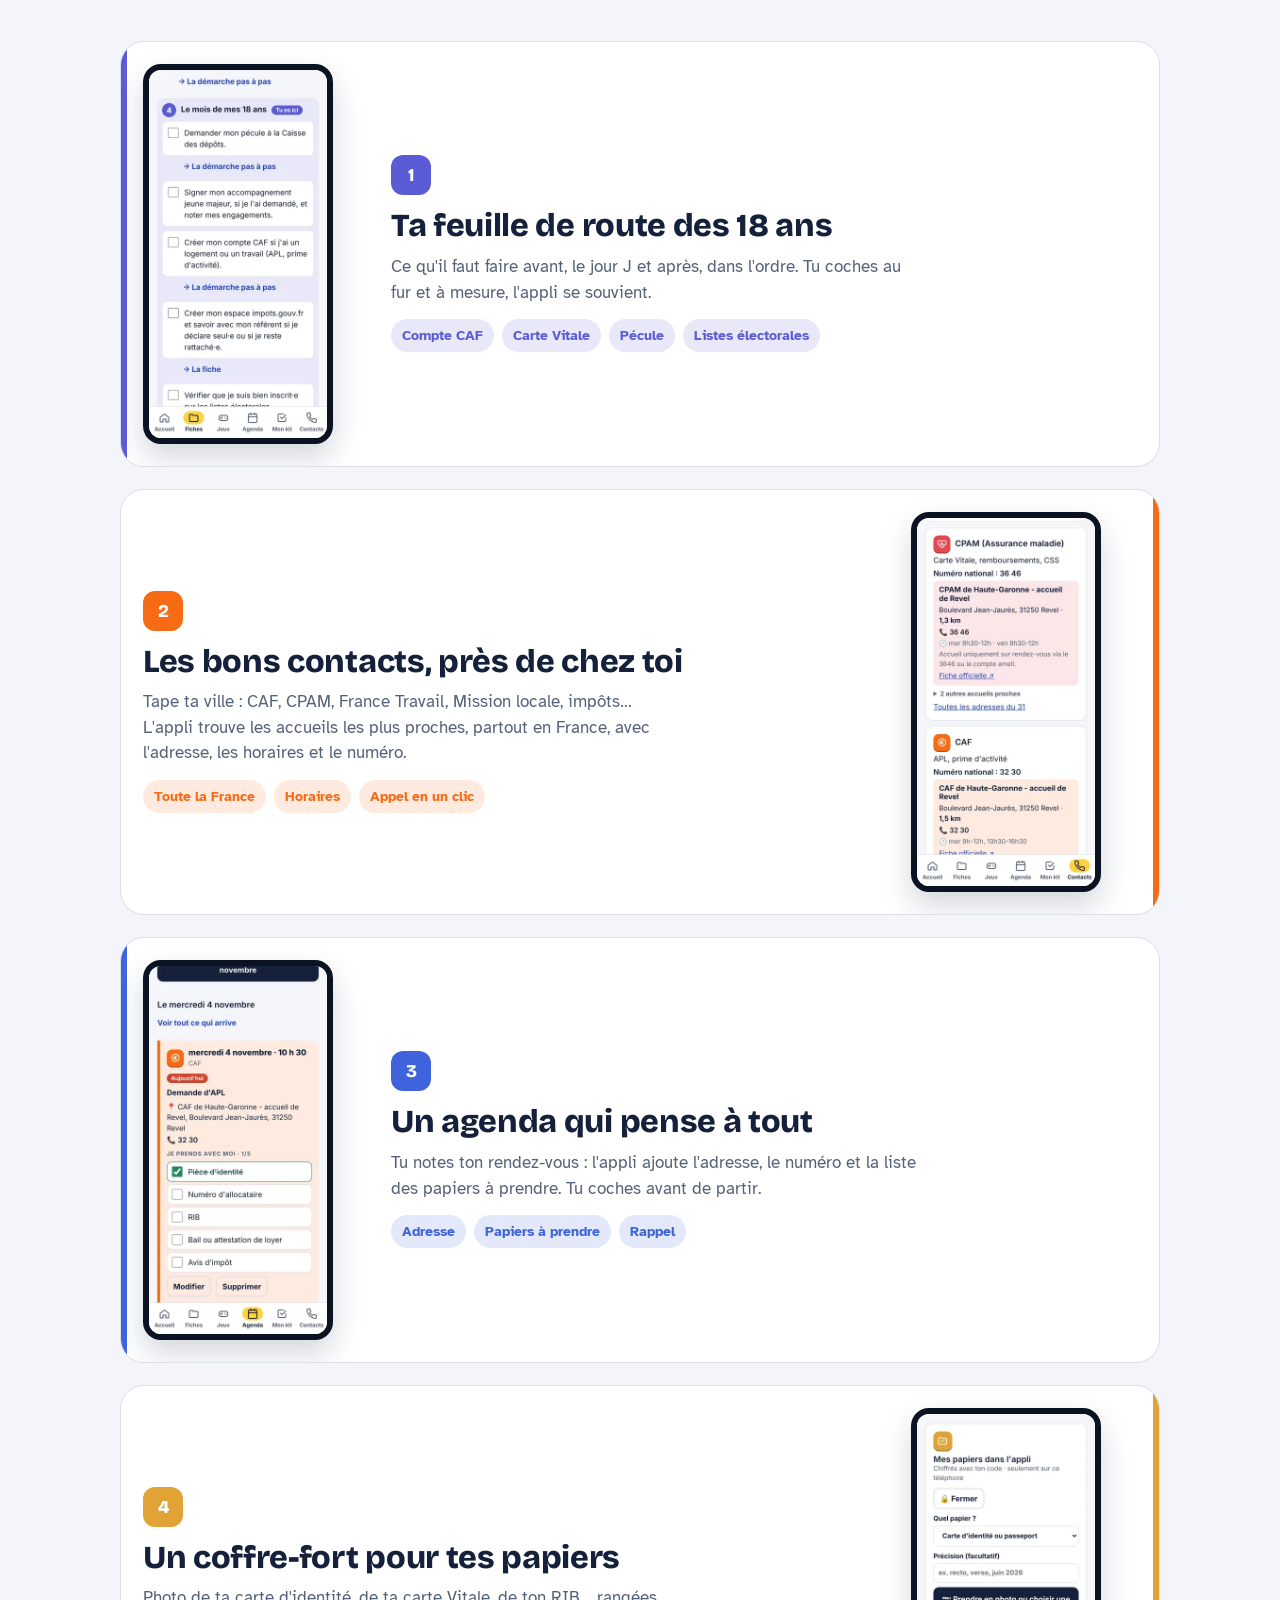
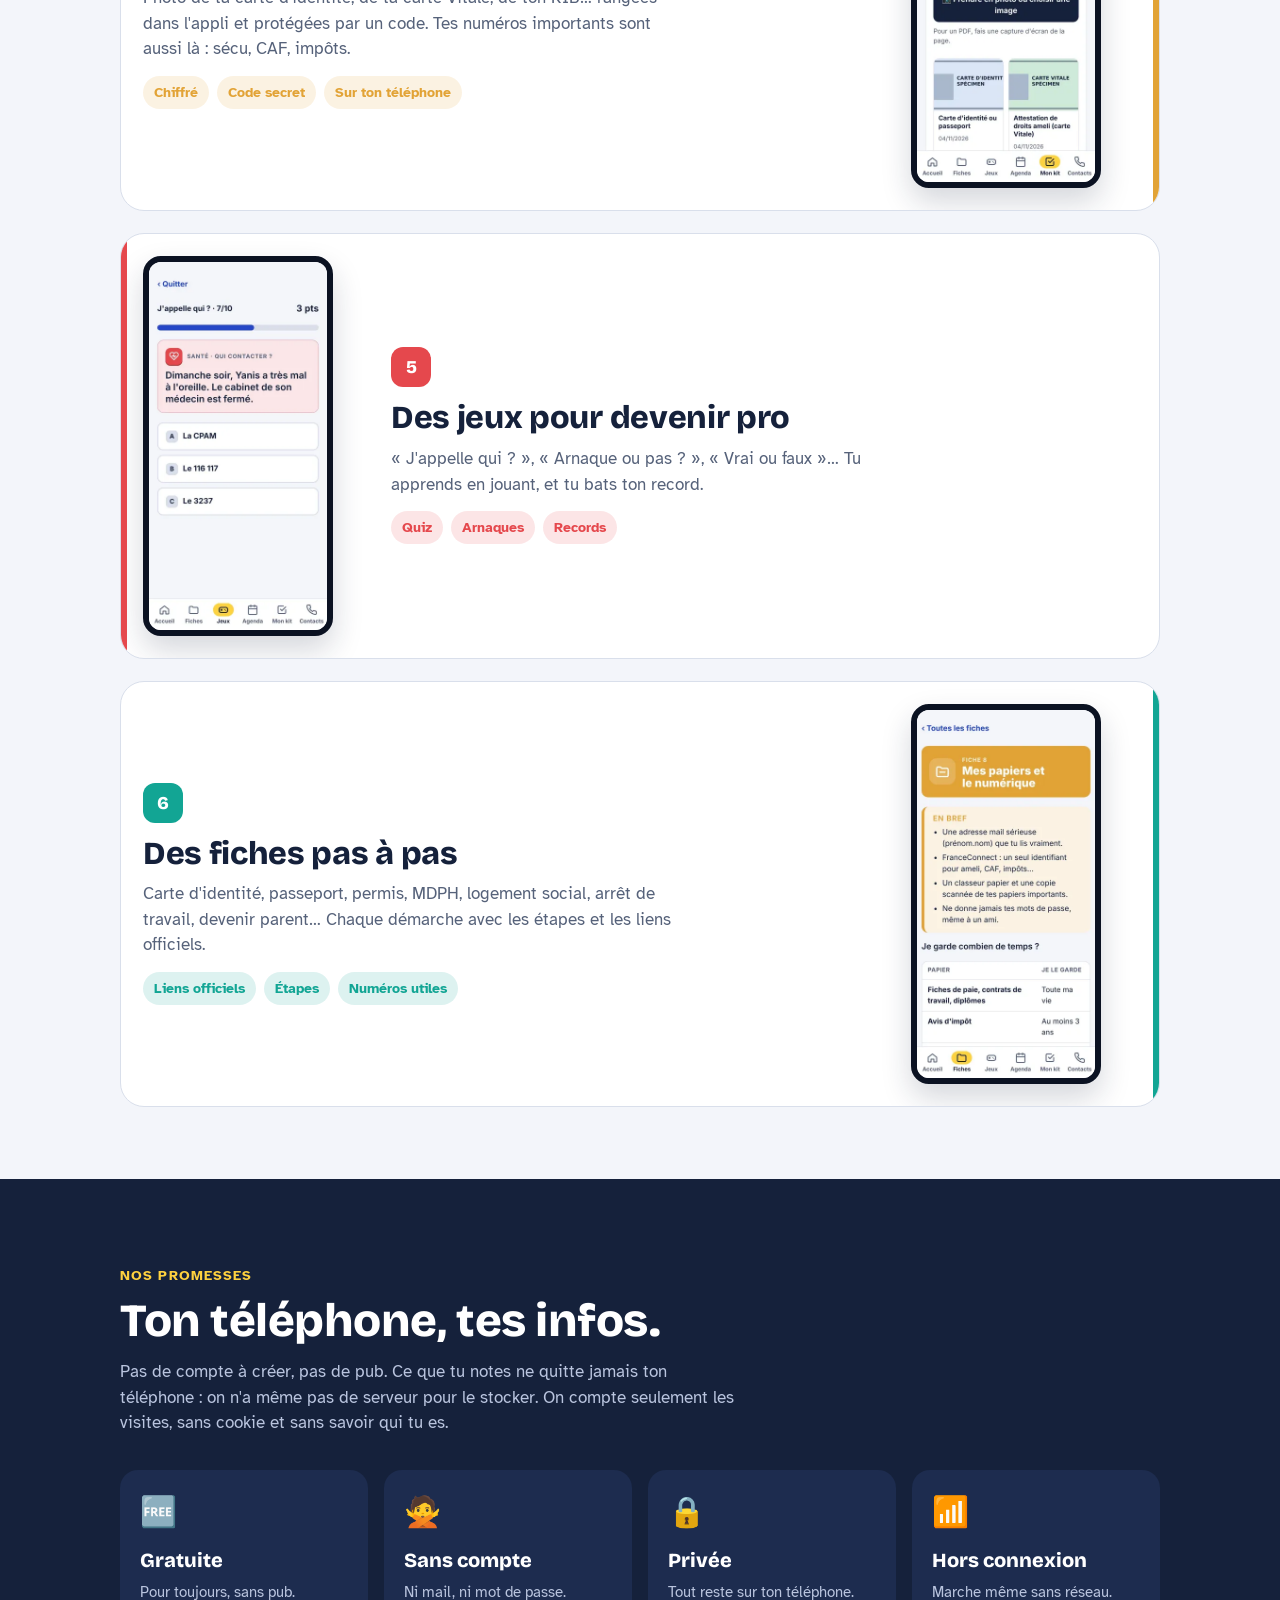
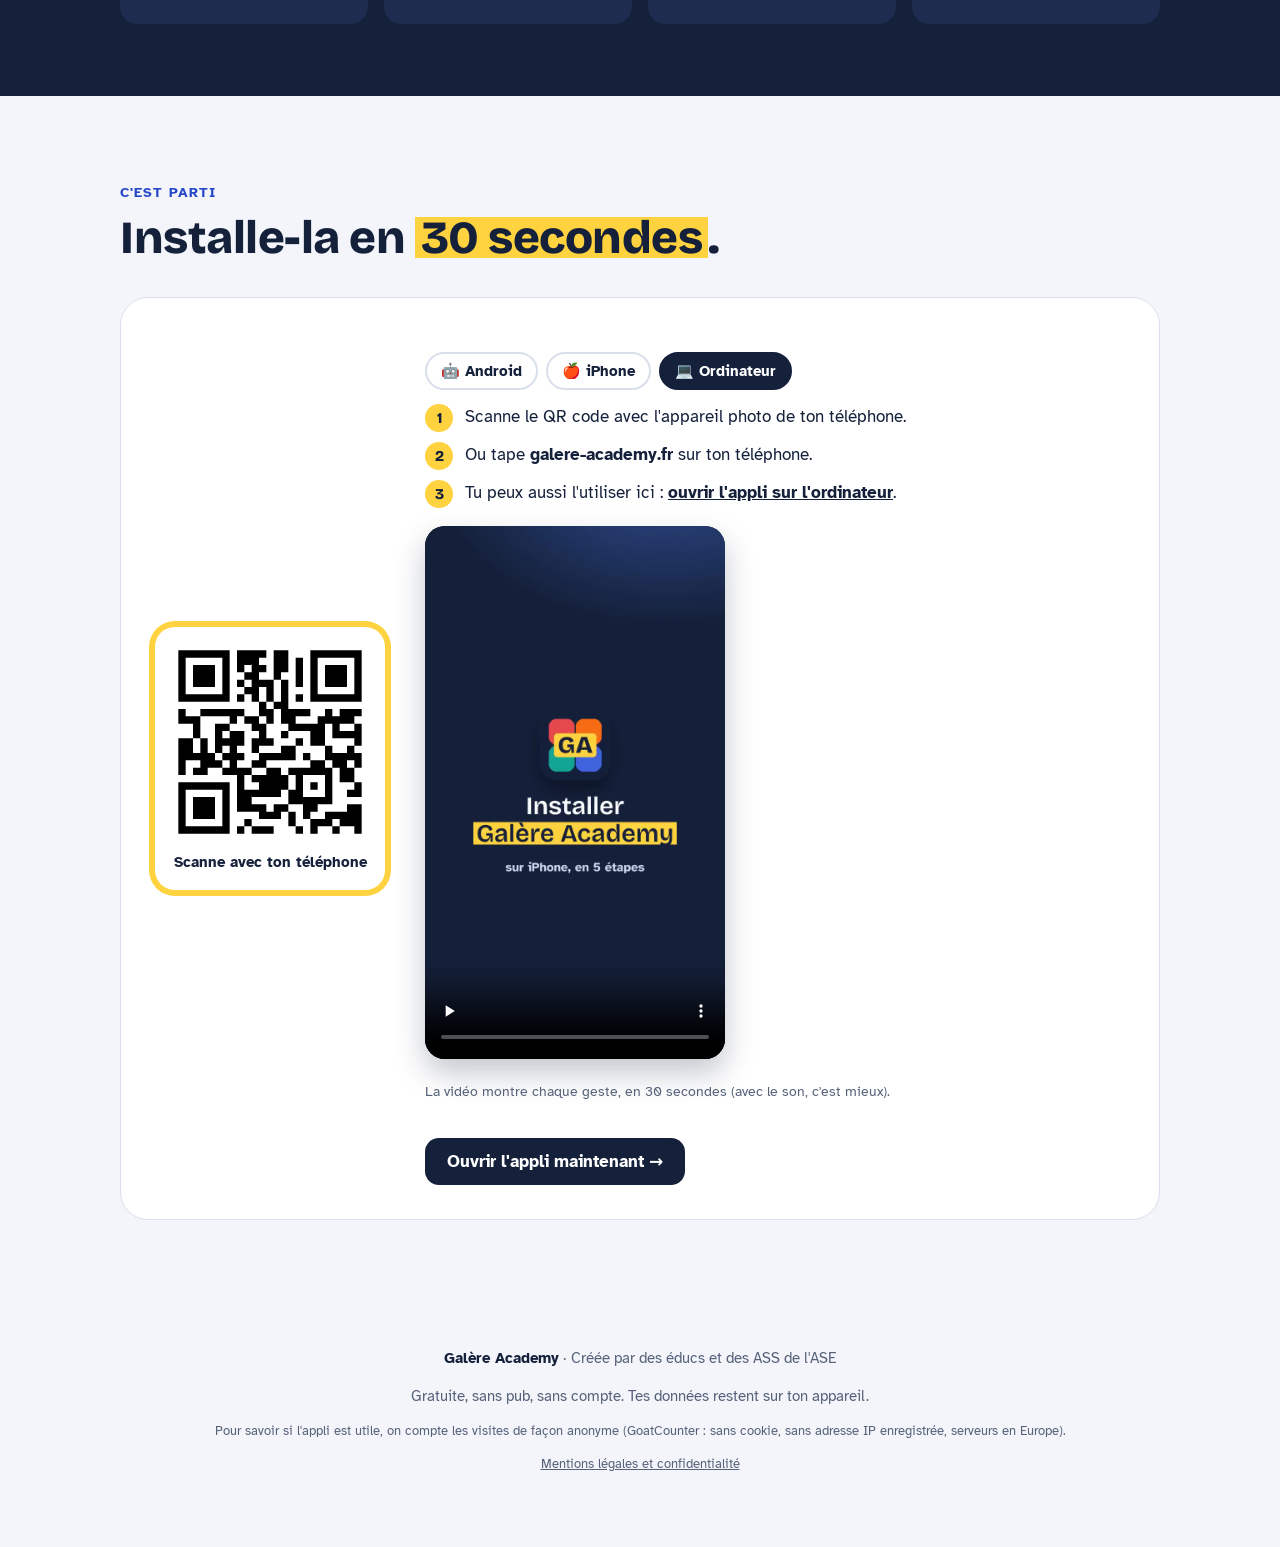
==== commit 6544f95e: "Add files via upload" ====
--- a/index.html
+++ b/index.html
@@ -287,7 +287,7 @@
         </ol>
         <div class="ivid" id="ivid">
           <video id="ivideo" src="media/install-ios.mp4" poster="media/install-ios.jpg" controls playsinline preload="none"></video>
-          <p class="mini" style="color:var(--muted)">La vidéo montre chaque geste, en 24 secondes (avec le son, c'est mieux).</p>
+          <p class="mini" style="color:var(--muted)">La vidéo montre chaque geste, en 30 secondes (avec le son, c'est mieux).</p>
         </div>
         <div class="cta" style="margin-top:22px"><a class="btn btn-n" href="app/">Ouvrir l'appli maintenant →</a></div>
       </div>
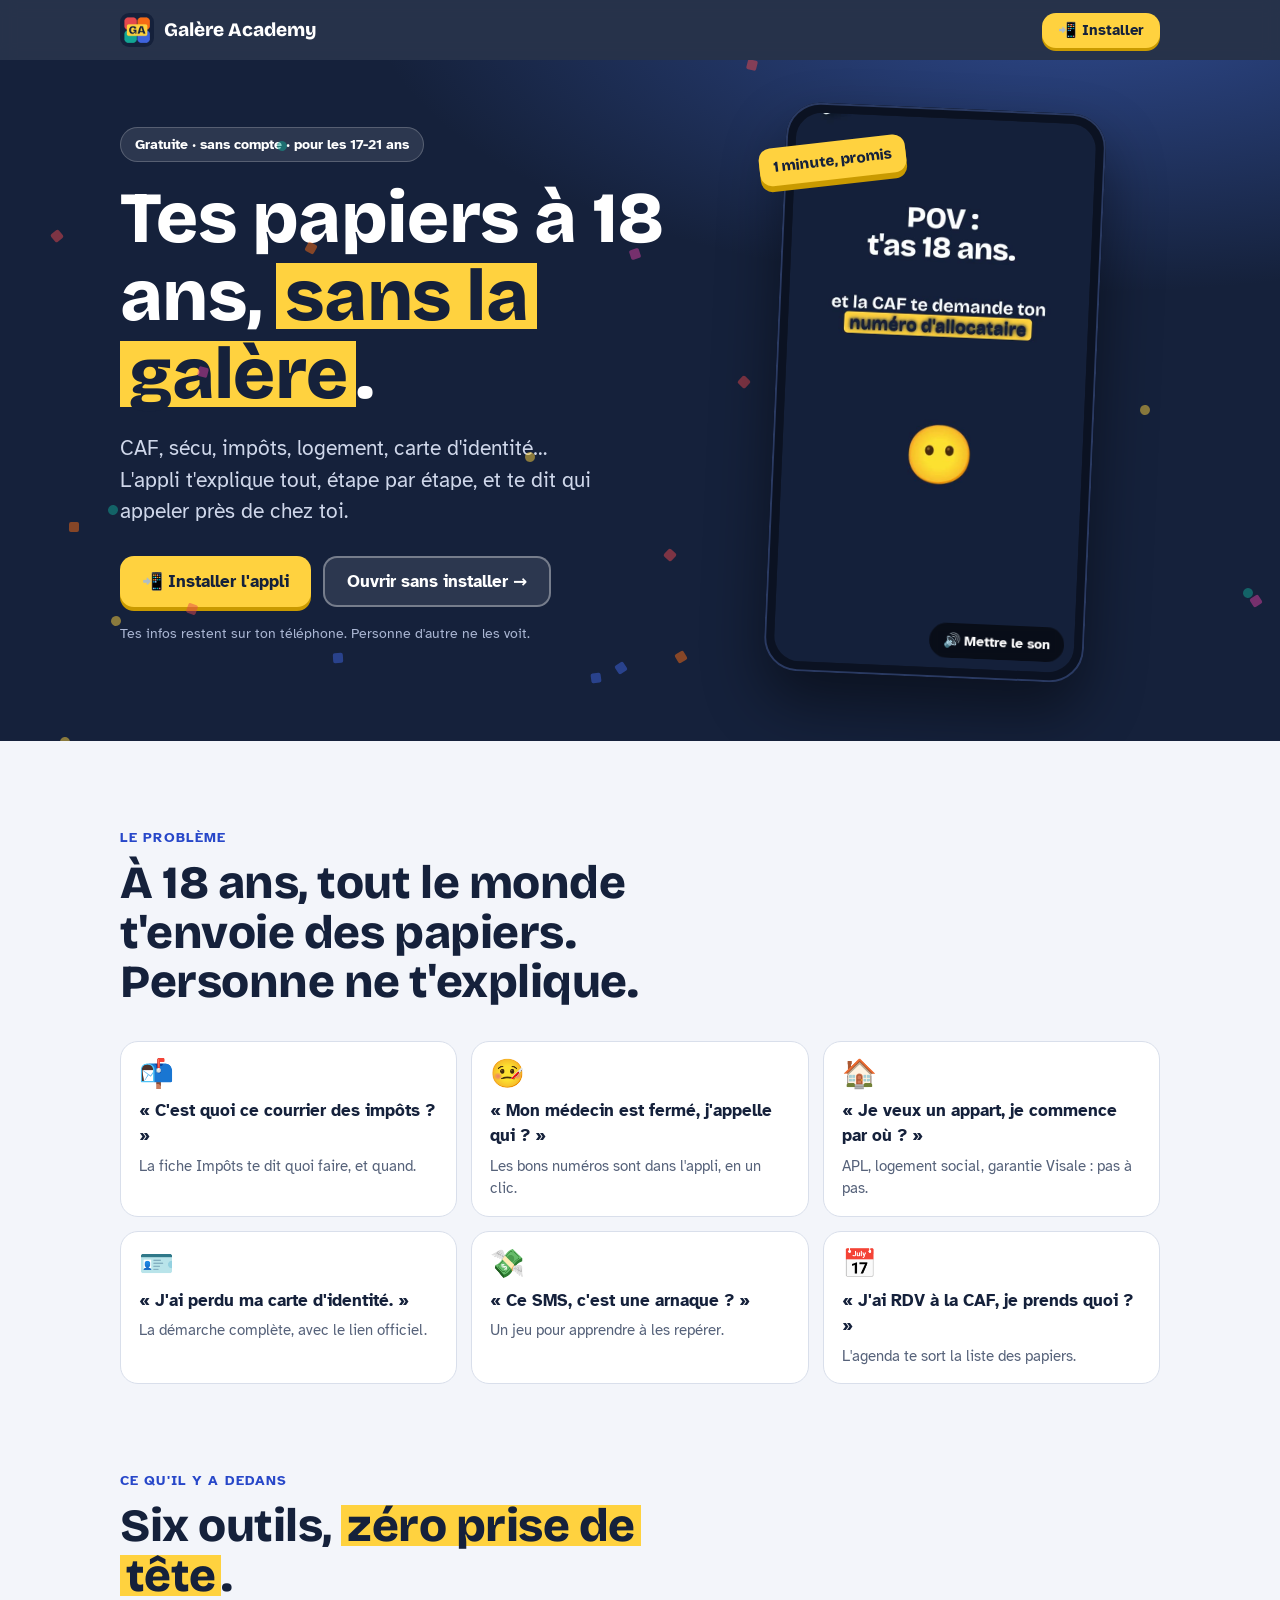
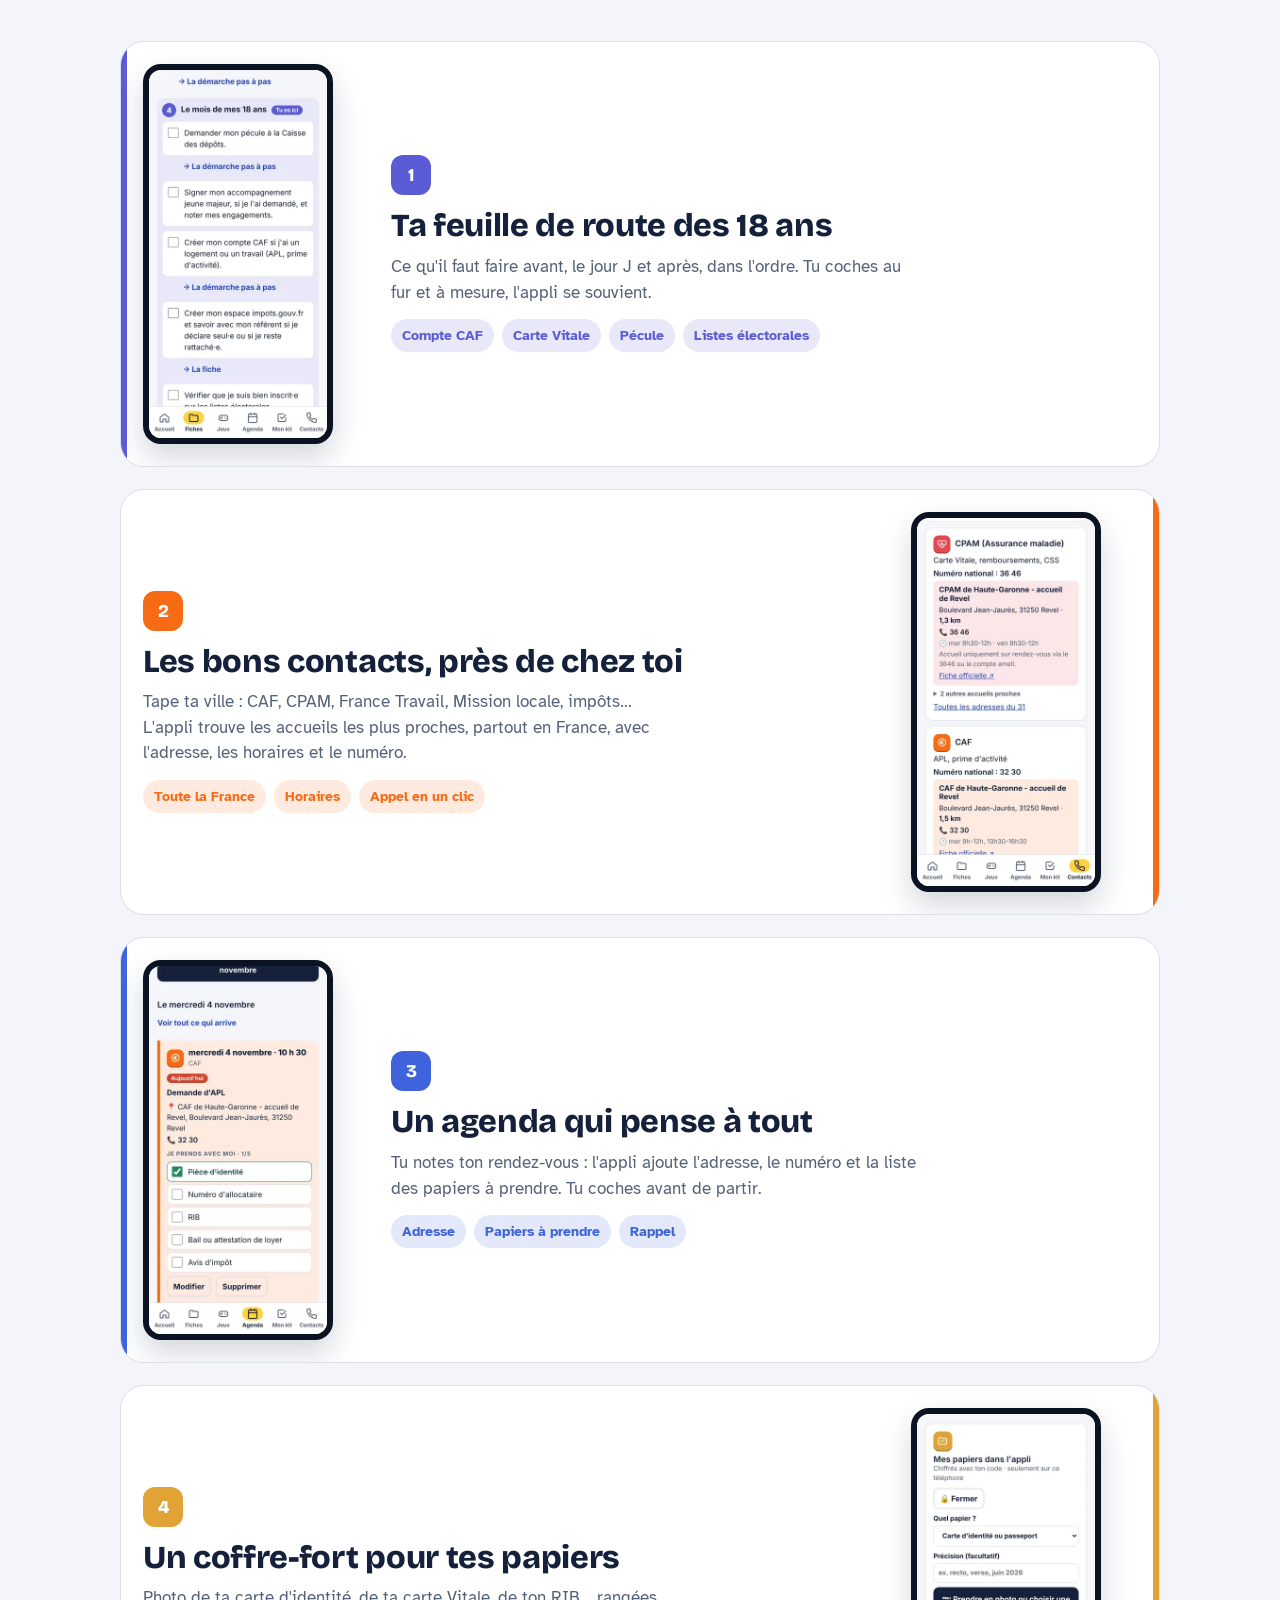
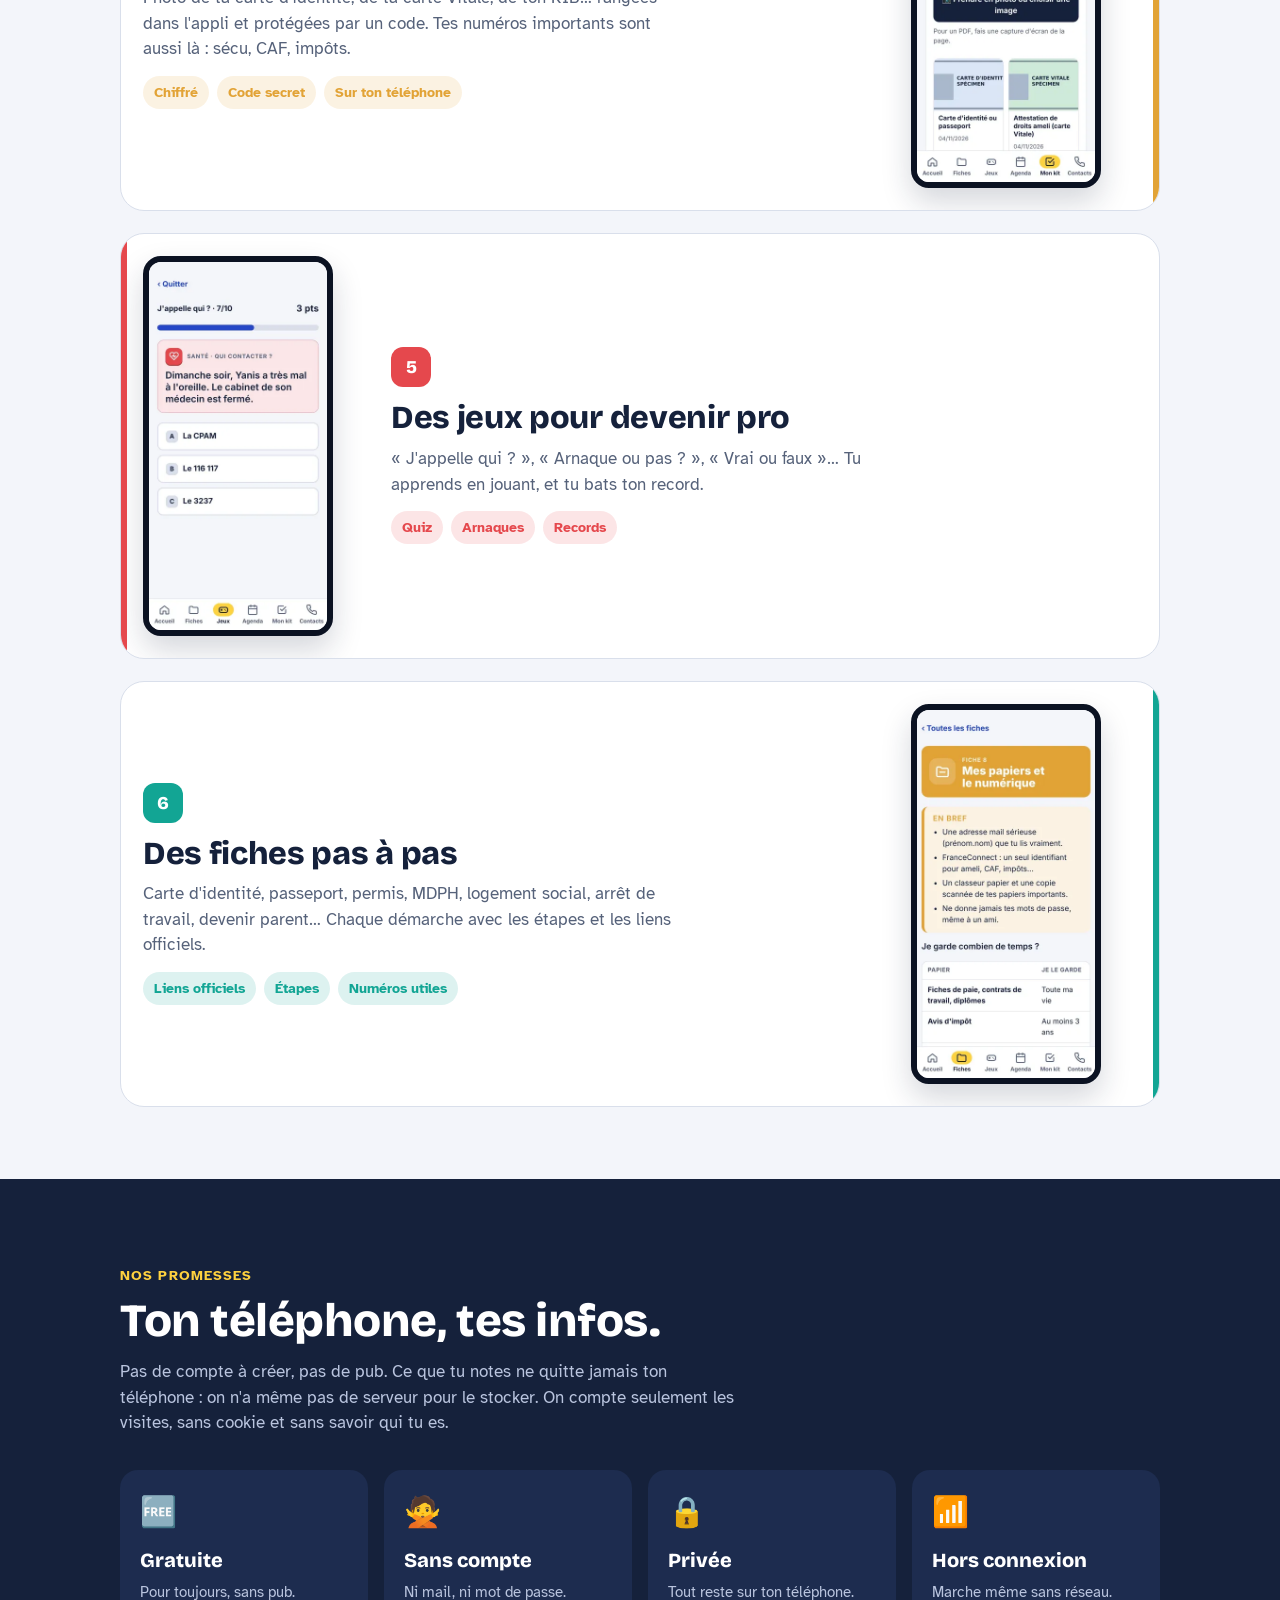
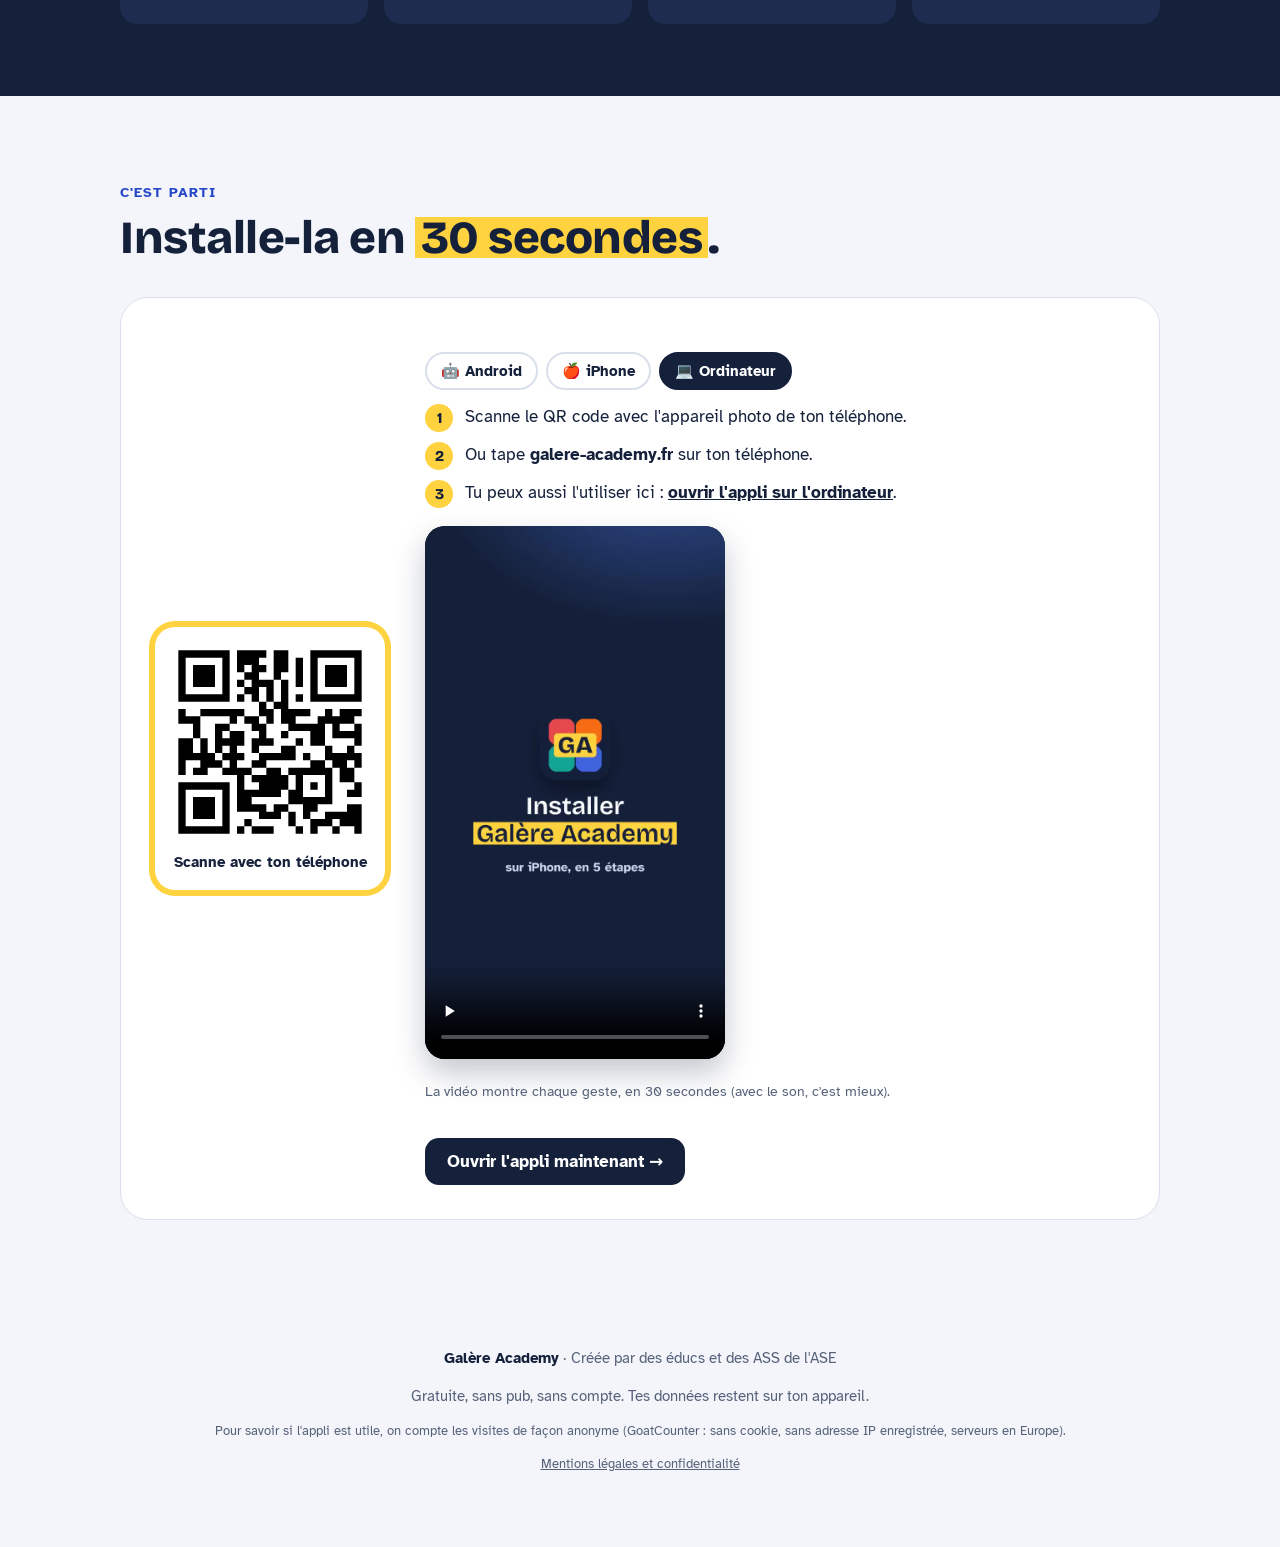
==== commit 4130e0ba: "Add files via upload" ====
--- a/index.html
+++ b/index.html
@@ -170,7 +170,7 @@
       <p class="mini">Tes infos restent sur ton téléphone. Personne d'autre ne les voit.</p>
     </div>
     <div class="phone">
-      <span class="sticker">42 secondes, promis</span>
+      <span class="sticker">1 minute, promis</span>
       <video id="pub" src="media/pub.mp4" poster="media/pub.jpg" autoplay muted loop playsinline preload="metadata"></video>
       <button class="sound" id="snd" type="button" data-goatcounter-click="video-son">🔊 Mettre le son</button>
     </div>
